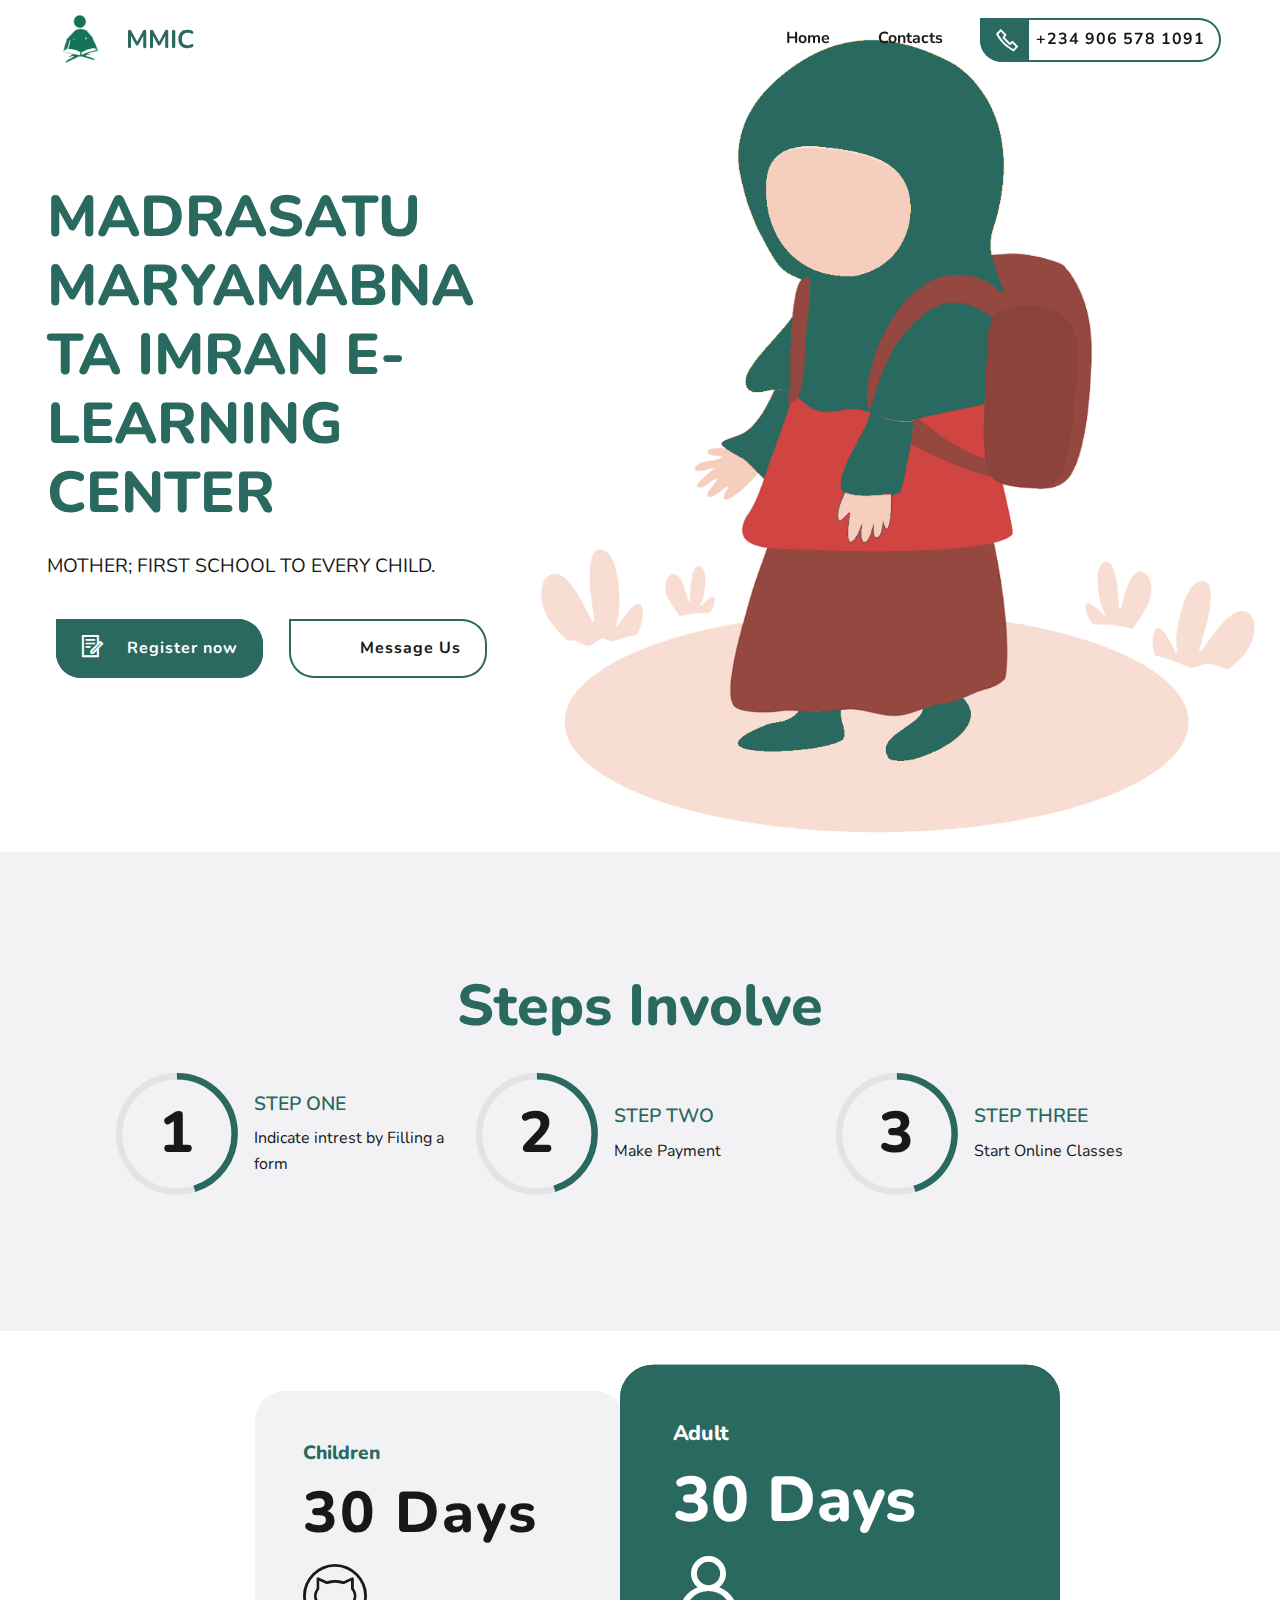
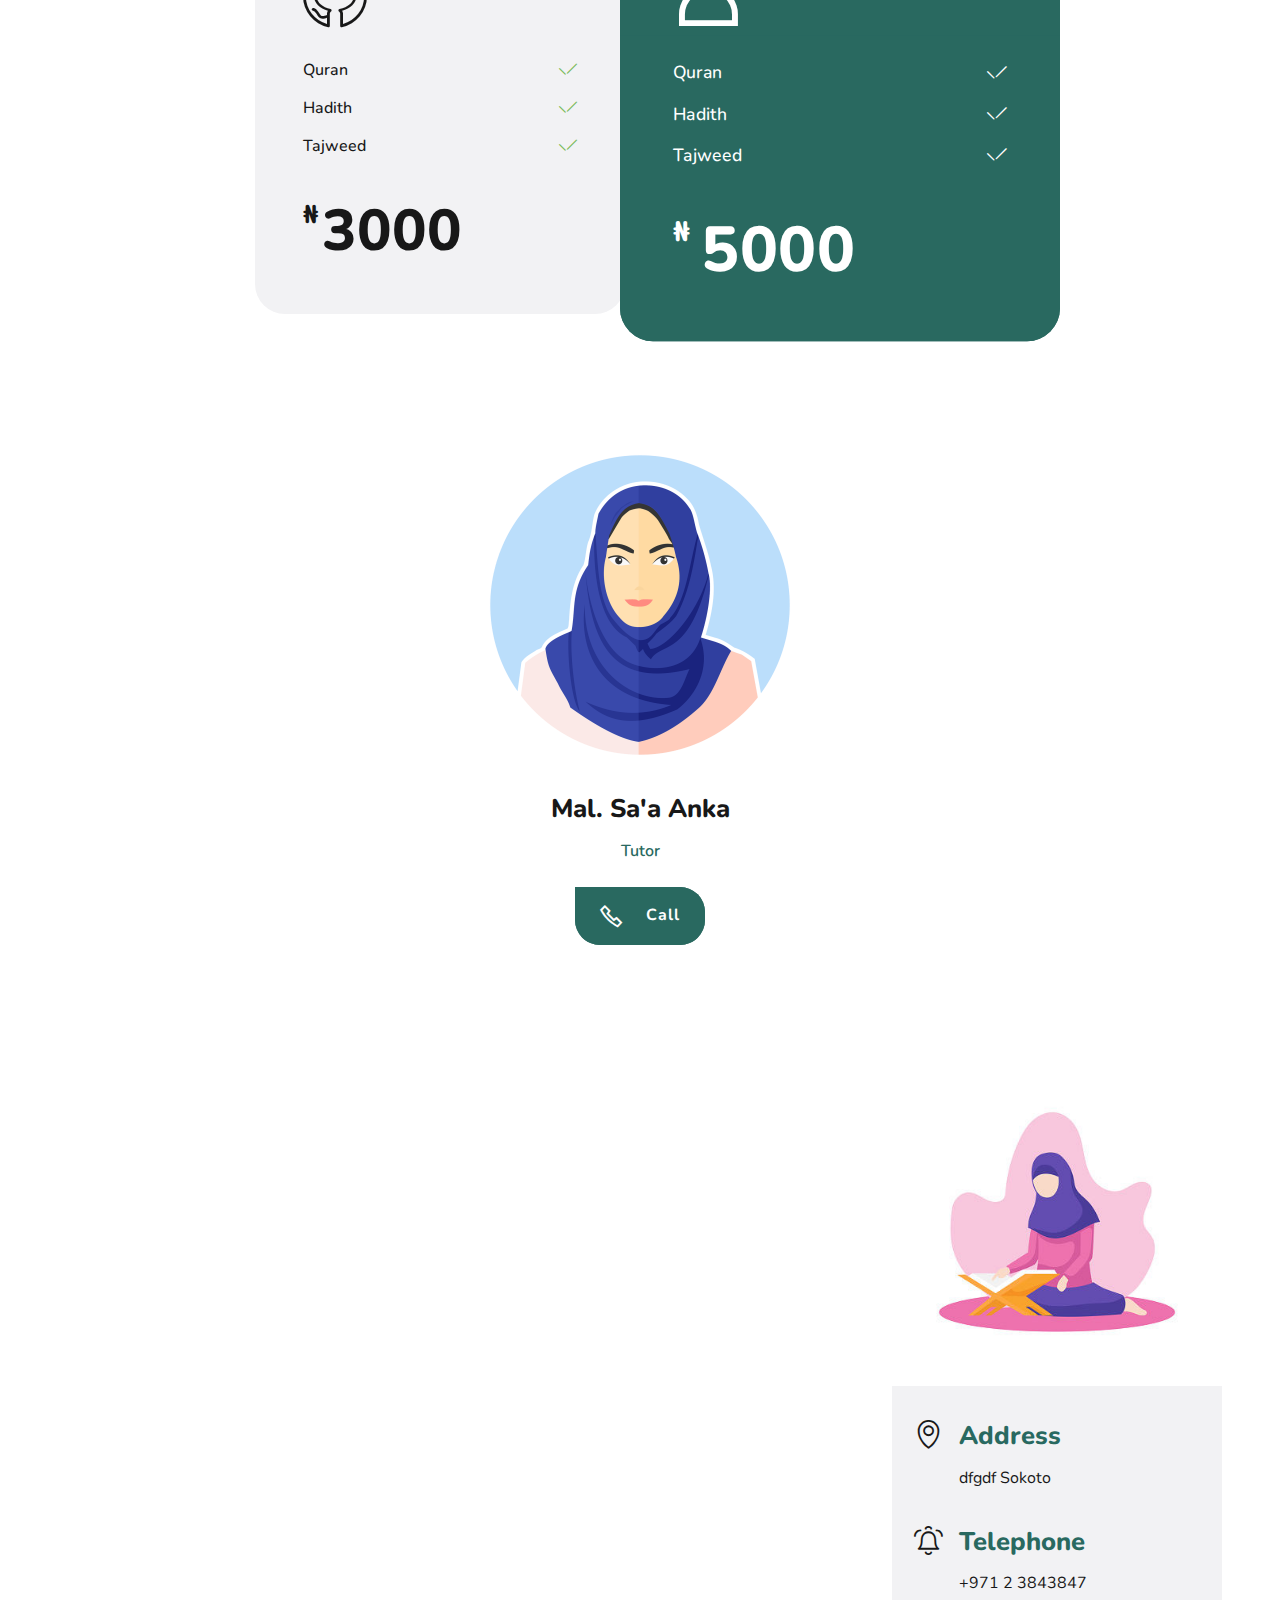
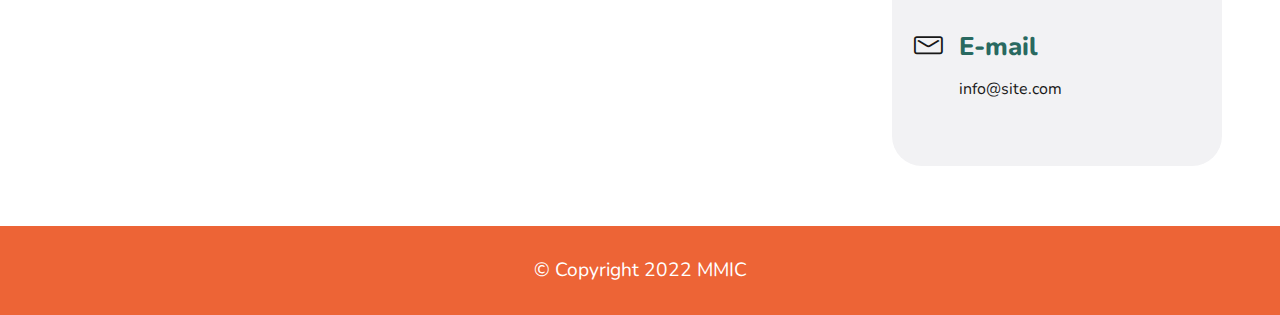
==== index.html @ 1ed010c0 "create github pages" ====
<!DOCTYPE html>
<html  >
<head>
  
  <meta charset="UTF-8">
  <meta http-equiv="X-UA-Compatible" content="IE=edge">
  
  <meta name="twitter:card" content="summary_large_image"/>
  <meta name="twitter:image:src" content="assets/images/index-meta.png">
  <meta property="og:image" content="assets/images/index-meta.png">
  <meta name="twitter:title" content="MADRASATU MARYAMABNATA IMRAN E-LEARNING CENTER">
  <meta name="viewport" content="width=device-width, initial-scale=1, minimum-scale=1">
  <link rel="shortcut icon" href="assets/images/image03-96x91.png" type="image/x-icon">
  <meta name="description" content="MOTHER; FIRST SCHOOL TO EVERY CHILD.">
  
  
  <title>MADRASATU MARYAMABNATA IMRAN E-LEARNING CENTER</title>
  <link rel="stylesheet" href="assets/web/assets/mobirise-icons2/mobirise2.css">
  <link rel="stylesheet" href="assets/web/assets/mobirise-icons/mobirise-icons.css">
  <link rel="stylesheet" href="assets/web/assets/mobirise-icons-bold/mobirise-icons-bold.css">
  <link rel="stylesheet" href="assets/tether/tether.min.css">
  <link rel="stylesheet" href="assets/bootstrap/css/bootstrap.min.css">
  <link rel="stylesheet" href="assets/bootstrap/css/bootstrap-grid.min.css">
  <link rel="stylesheet" href="assets/bootstrap/css/bootstrap-reboot.min.css">
  <link rel="stylesheet" href="assets/dropdown/css/style.css">
  <link rel="stylesheet" href="assets/as-pie-progress/css/progress.min.css">
  <link rel="stylesheet" href="assets/socicon/css/styles.css">
  <link rel="stylesheet" href="assets/theme/css/style.css">
  <link rel="preload" href="https://fonts.googleapis.com/css?family=Nunito:200,300,400,500,600,700,800,900,200i,300i,400i,500i,600i,700i,800i,900i&display=swap" as="style" onload="this.onload=null;this.rel='stylesheet'">
  <noscript><link rel="stylesheet" href="https://fonts.googleapis.com/css?family=Nunito:200,300,400,500,600,700,800,900,200i,300i,400i,500i,600i,700i,800i,900i&display=swap"></noscript>
  <link rel="preload" as="style" href="assets/mobirise/css/mbr-additional.css"><link rel="stylesheet" href="assets/mobirise/css/mbr-additional.css" type="text/css">
  
  
  
  

</head>
<body>
  
  <section class="menu cid-rGtWl2Qdmo" once="menu" id="menu1-0">

    


    <nav class="navbar navbar-dropdown navbar-fixed-top navbar-expand-lg">
        <div class="container">
            <div class="navbar-brand">
                <span class="navbar-logo">
                    
                        <a href="#top"><img src="assets/images/image03-96x91.png" alt="" style="height: 4rem;"></a>
                    
                </span>
                <span class="navbar-caption-wrap"><a class="navbar-caption text-primary display-5" href="#">MMIC</a></span>
            </div>
            <button class="navbar-toggler" type="button" data-toggle="collapse" data-target="#navbarSupportedContent" aria-controls="navbarNavAltMarkup" aria-expanded="false" aria-label="Toggle navigation">
                <div class="hamburger">
                    <span></span>
                    <span></span>
                    <span></span>
                    <span></span>
                </div>
            </button>
            <div class="collapse navbar-collapse" id="navbarSupportedContent">
                <ul class="navbar-nav nav-dropdown" data-app-modern-menu="true"><li class="nav-item">
                        <a class="nav-link link text-black text-primary display-4" href="#top" aria-expanded="false">
                            Home</a>
                    </li>
                    <li class="nav-item"><a class="nav-link link text-black text-primary display-4" href="index.html#map1-e" aria-expanded="false">Contacts</a></li></ul>
                
                <div class="navbar-buttons mbr-section-btn"><a class="btn btn-sm btn-primary-outline display-4" href="tel:+234 906 578 1091"><span class="mobi-mbri mobi-mbri-phone mbr-iconfont mbr-iconfont-btn"></span>+234 906 578 1091</a></div>
            </div>
        </div>
    </nav>
</section>

<section class="cid-rGtWlOZ46k" id="header1-1">
    

    

    <div class="container-fluid">
        <div class="row">
            <div class="col-md-12 content align-left py-4 col-lg-5 ">

                <h1 class="mbr-section-title align-left mbr-bold pb-3 mbr-fonts-style display-2">MADRASATU MARYAMABNATA IMRAN E-LEARNING CENTER</h1>
                <p class="mbr-text pb-3 align-left mbr-fonts-style display-7"> MOTHER; FIRST SCHOOL TO EVERY CHILD.</p>

                



                <div class="align-left mbr-section-btn"><a class="btn btn-md btn-primary display-4" href="#" data-toggle="modal" data-bs-toggle="modal" data-target="#mbr-popup-0" data-bs-target="#mbr-popup-0"><span class="mobi-mbri mobi-mbri-contact-form mbr-iconfont mbr-iconfont-btn" style="color: rgb(255, 255, 255);"></span>Register now</a> <a class="btn btn-md btn-primary-outline display-4" href="https://wa.me/2349065781091"><span class="socicon socicon-whatsapp mbr-iconfont mbr-iconfont-btn"></span>Message Us</a></div>

            </div>
            <div class="col-md-12 col-lg-7 img-col">
                <div class="mbr-figure">
                    <img src="assets/images/imageedit-9-7270609242-1500x1500.png" alt="">
                </div>

            </div>
        </div>
    </div>
</section>

<section class="progress-bars4 circle-progress-section cid-rGtWo8cPmn" id="progress-bars1-8">

    

    
    

    <div class="container">
        <h2 class="mbr-section-title mbr-bold pb-2 align-center mbr-fonts-style display-2">Steps Involve</h2>

        

        <div class="media-container-row">
            <div class="card p-3 align-left">
                <div class="wrap">
                    <div class="pie_progress progress1" role="progressbar" data-goal="50">
                        <h5 class="number mbr-bold align-center mbr-fonts-style display-2">1</h5>
                    </div>
                </div>
                <div class="content">
                    <div class="mbr-crt-title">
                        <h4 class="card-title mbr-semibold pb-2 mbr-fonts-style display-7">STEP ONE
                        </h4>
                    </div>
                    <div class="mbr-crt-text">
                        <p class="mbr-fonts-style mbr-regular card-text display-4">Indicate intrest by Filling a form</p>
                    </div>
                </div>
            </div>

            <div class="card p-3 align-left">
                <div class="wrap">
                    <div class="pie_progress progress2" role="progressbar" data-goal="75">
                        <h5 class="number mbr-bold align-center mbr-fonts-style display-2">2</h5>
                    </div>
                </div>
                <div class="content">
                    <div class="mbr-crt-title">
                        <h4 class="card-title mbr-semibold pb-2 mbr-fonts-style display-7">STEP TWO
                        </h4>
                    </div>
                    <div class="mbr-crt-text">
                        <p class="mbr-fonts-style mbr-regular card-text display-4">Make Payment</p>
                    </div>
                </div>
            </div>

            <div class="card p-3 align-left">
                <div class="wrap">
                    <div class="pie_progress progress3" role="progressbar" data-goal="100">
                        <h5 class="number mbr-bold align-center mbr-fonts-style display-2">3</h5>
                    </div>
                </div>
                <div class="content">
                    <div class="mbr-crt-title">
                        <h4 class="card-title mbr-semibold pb-2 mbr-fonts-style display-7">STEP THREE
                        </h4>
                    </div>
                    <div class="mbr-crt-text">
                        <p class="mbr-fonts-style mbr-regular card-text display-4">
                            Start Online Classes<br>
                        </p>
                    </div>
                </div>
            </div>

        </div>
    </div>
</section>

<section class="tabs cid-rGtWnxXjM9" id="pricing-tables1-6">

    

    
    <div class="container d-flex flex-column">

        <div class="tab-content">
            <div id="tab1" class="tab-pane in active" role="tabpanel">
                <div class="row">

                    <div class="plan col-12 justify-content-center col-lg-6">
                        <div class="plan-header card1">
                            <h3 class="plan-title mbr-black mbr-bold pb-1 mbr-fonts-style display-7">Children</h3>
                            <h4 class="month mbr-black mbr-bold mbr-fonts-style display-2">30 Days</h4>

                            <span class="mbr-iconfont pt-3 pb-2 icon mbri-github"></span>

                        </div>
                        <div class="plan-body card1">
                            <div class="plan-list">
                                
                                




                                
                                
                            <div class="plan-item d-flex justify-content-center">
                                    <span class="mbr-iconfont mbrib-success" style="color: rgb(122, 186, 89); fill: rgb(122, 186, 89);"></span>
                                    <p class="mbr-fonts-style display-4">Quran</p>
                                </div><div class="plan-item d-flex justify-content-center">
                                    <span class="mbr-iconfont mbrib-success" style="color: rgb(122, 186, 89); fill: rgb(122, 186, 89);"></span>
                                    <p class="mbr-fonts-style display-4">Hadith</p>
                                </div><div class="plan-item d-flex justify-content-center">
                                    <span class="mbr-iconfont mbrib-success" style="color: rgb(122, 186, 89); fill: rgb(122, 186, 89);"></span>
                                    <p class="mbr-fonts-style display-4">Tajweed</p>
                                </div></div>
                            <div class="plan-price">
                                <span class="price-value mbr-bold mbr-fonts-style display-5"> ₦</span>
                                <span class="price-figure mbr-bold mbr-fonts-style display-2">3000</span>


                            </div>
                        </div>
                    </div>

                    <div class="plan col-12 center-card justify-content-center col-lg-6">
                        <div class="plan-header card2">
                            <h3 class="plan-title2 mbr-black mbr-bold pb-1 mbr-fonts-style display-7">Adult</h3>
                            <h4 class="month2 mbr-black mbr-bold mbr-fonts-style display-2">30 Days</h4>

                            <span class="mbr-iconfont pt-3 pb-2 icon mobi-mbri-user mobi-mbri" style="color: rgb(255, 255, 255); fill: rgb(255, 255, 255);"></span>

                        </div>
                        <div class="plan-body card2">
                            <div class="plan-list">
                                
                                




                                
                                
                            <div class="plan-item d-flex justify-content-center">
                                    <span class="mbr-iconfont mbrib-success" style="color: rgb(255, 255, 255); fill: rgb(255, 255, 255);"></span>
                                    <p class="item2 mbr-fonts-style display-4">Quran</p>
                                </div><div class="plan-item d-flex justify-content-center">
                                    <span class="mbr-iconfont mbrib-success" style="color: rgb(255, 255, 255); fill: rgb(255, 255, 255);"></span>
                                    <p class="item2 mbr-fonts-style display-4">Hadith</p>
                                </div><div class="plan-item d-flex justify-content-center">
                                    <span class="mbr-iconfont mbrib-success" style="color: rgb(255, 255, 255); fill: rgb(255, 255, 255);"></span>
                                    <p class="item2 mbr-fonts-style display-4">Tajweed</p>
                                </div></div>
                            <div class="plan-price">
                                <span class="price-value2 mbr-bold mbr-fonts-style display-5"> ₦&nbsp;</span>
                                <span class="price-figure2 mbr-bold mbr-fonts-style display-2">5000</span>


                            </div>
                        </div>
                    </div>

                    
                </div>
            </div>


        </div>
    </div>
</section>

<section class="features6 popup-btn-cards cid-rGtWoTEzKR" id="team1-9">

    

    
    <div class="container">


        <div class="row justify-content-center">

            




            <div class="col-lg-4 col-md-6">
                <div class="card-wrapper">
                    <img src="assets/images/avatar-1606914-1280-680x680.png" alt="" title="">
                    <div class="wrapper">
                        <h3 class="card-title align-center mbr-bold mbr-fonts-style align-left display-5">Mal. Sa'a Anka</h3>
                        <p class="mbr-text align-center mbr-semibold mbr-fonts-style display-4">Tutor</p>
                        <div class="align-center mbr-section-btn"><a class="btn btn-md btn-primary display-4" href="#"><span class="mobi-mbri mobi-mbri-phone mbr-iconfont mbr-iconfont-btn"></span>Call</a></div>

                    </div>
                </div>
            </div>





            


            



        </div>
    </div>
</section>

<section class="features1 cid-rGtWr45zYf" id="map1-e">

    

    
    <div class="container-fluid">
        <div class="row">

            <div class="col-md-12 svg-col col-lg-8">
                <svg width="100%" height="100%" preserveAspectRatio="none" viewBox="0 0 600 355" style="">
                    <path fill="red" d="M-12.90108,-24.49671L-33.23076,13.96482C44.79122,45.83296 142.04396,30.44834 222.8132,16.71208C303.58244,2.97582 334.35167,35.94286 352.48354,72.20659C370.61541,108.47032 384.90111,119.45933 437.64838,130.44835C490.39564,141.43736 499.18684,144.18462 518.41761,164.51429C537.64839,184.84395 539.82415,209.11209 532.41759,235.16484C525.01102,261.21758 500.81316,277.79341 491.75824,284.61539C482.70332,291.43736 462.90108,303.06814 437.91209,306.04396C412.9231,309.01978 407.40657,311.3099 353.2967,307.14286C299.18683,302.97582 292.02196,305.26594 268.68132,306.59341C245.34068,307.92088 228.85716,312.31647 172.8132,320.00879C116.76924,327.70111 84.35166,337.04177 44.79122,334.84396C5.23078,332.64615 -11.27474,328.89231 -32.96704,323.62638C-54.65933,318.36044 -31.03296,380.44836 -30.76923,380.21978C-31.03296,380.44836 152.48353,393.08572 154.68134,392.53627C156.87914,391.98682 504.68135,393.63517 504.3956,393.40659C504.68135,393.63517 659.07696,385.39341 658.79121,385.16484C659.07696,385.39341 642.59344,177.7011 644.24179,174.40439C645.89014,171.10769 638.19784,20.00878 637.09894,9.01977C636.00003,-1.96924 643.69234,-47.57364 625.56047,-48.67254C607.4286,-49.77144 280.50552,-39.33188 279.95606,-40.43078C279.40661,-41.52968 208.52748,-28.34287 153.58243,-32.18902C98.63738,-36.03518 42.04397,-29.44177 -12.90108,-24.49671z" id="svg_10" class=""></path>
                </svg>

                <div class="google-map"><iframe frameborder="0" style="border:0" src="https://www.google.com/maps/embed/v1/place?key=AIzaSyCNveGQ9bfpKFwWzQLLftrR9hNiHwdqQG8&amp;q=Sokoto" allowfullscreen=""></iframe></div>
            </div>



            <div class="card col-12 col-md-6 col-lg-5 card-col m-auto">
                <div class="card-head">
                    <img src="assets/images/istockphoto-1208771839-170667a-416x416.jpg" alt="" title="">
                </div>
                <div class="card-wrapper">
                    <div class="item">
                        <div class="card-img">
                            <span class="mbr-iconfont mbrib-pin"></span>
                        </div>
                        <div class="card-box">
                            <h4 class="card-title mbr-bold mbr-fonts-style display-5">Address</h4>
                            <p class="mbr-text pb-3 mbr-fonts-style display-4">dfgdf Sokoto</p>
                        </div>
                    </div>

                    <div class="item">
                        <div class="card-img">
                            <span class="mbr-iconfont mbrib-alert"></span>
                        </div>
                        <div class="card-box">
                            <h4 class="card-title mbr-bold mbr-fonts-style display-5">Telephone</h4>
                            <p class="mbr-text pb-3 mbr-fonts-style display-4">+971 2 3843847<br></p>
                        </div>
                    </div>

                    <div class="item">
                        <div class="card-img">
                            <span class="mbr-iconfont mbrib-letter"></span>
                        </div>
                        <div class="card-box">
                            <h4 class="card-title mbr-bold mbr-fonts-style display-5">E-mail</h4>
                            <p class="mbr-text pb-3 mbr-fonts-style display-4">info@site.com</p>
                        </div>
                    </div>

                </div>
            </div>







        </div>
    </div>

</section>

<section class="cid-rGtWrKXX3X" id="footer1-g">

    

    

    <div class="container">
        <div class="media-container-row align-center mbr-white">
            <div class="col-12">
                <p class="mbr-text mb-0 mbr-fonts-style display-7">
                    © Copyright 2022 MMIC</p>
            </div>
        </div>
    </div>
</section>

<div class="modal mbr-popup cid-sU2itwJRm2 fade" tabindex="-1" role="dialog" data-overlay-color="#000000" data-overlay-opacity="0.8" id="mbr-popup-0" aria-hidden="true">
        <div class="modal-dialog modal-dialog-centered" role="document">
            <div class="modal-content">
                <div class="container position-static margin-center-pos">
                    <div class="modal-header pb-0">
                        <h5 class="modal-title mbr-fonts-style display-5">MAKE PAYMENT</h5>
                        <button type="button" class="close d-flex" data-dismiss="modal" data-bs-dismiss="modal" aria-label="Close">
                            <svg version="1.1" xmlns="http://www.w3.org/2000/svg" width="23" height="23" viewBox="0 0 23 23" fill="currentColor">
                                <path d="M13.4 12l10.3 10.3-1.4 1.4L12 13.4 1.7 23.7.3 22.3 10.6 12 .3 1.7 1.7.3 12 10.6 22.3.3l1.4 1.4L13.4 12z">
                                </path>
                            </svg>
                        </button>
                    </div>

                    <div class="modal-body">
                        <p class="mbr-text mbr-fonts-style display-7">&nbsp;₦5000 ONLY
<br>Account Number: 2006064457
<br>Bank Name: Zenith Bank
<br>Account Name: Saadatu Abubakar Anka</p>

                        <div>
                            
                            

                            
                        </div>
                    </div>

                    <div class="modal-footer pt-0">
                        <div class="mbr-section-btn"><a class="btn btn-md btn-primary display-4" href="https://wa.me/2349065781091">Paid Already Tap here</a></div>
                    </div>
                </div>
            </div>
        </div>
    </div>


<script src="assets/web/assets/jquery/jquery.min.js"></script>
  <script src="assets/popper/popper.min.js"></script>
  <script src="assets/tether/tether.min.js"></script>
  <script src="assets/bootstrap/js/bootstrap.min.js"></script>
  <script src="assets/smoothscroll/smooth-scroll.js"></script>
  <script src="assets/dropdown/js/nav-dropdown.js"></script>
  <script src="assets/dropdown/js/navbar-dropdown.js"></script>
  <script src="assets/touchswipe/jquery.touch-swipe.min.js"></script>
  <script src="assets/as-pie-progress/jquery-as-pie-progress.min.js"></script>
  <script src="assets/mbr-tabs/mbr-tabs.js"></script>
  <script src="assets/mbr-popup-btns/mbr-popup-btns.js"></script>
  <script src="assets/popup-plugin/script.js"></script>
  <script src="assets/popup-overlay-plugin/script.js"></script>
  <script src="assets/theme/js/script.js"></script>
  <script src="assets/formoid/formoid.min.js"></script>
  
  
  

</body>
</html>
---- assets/web/assets/mobirise-icons2/mobirise2.css ----
@font-face {
  font-family: 'Moririse2';
  font-display: swap;
  src:  url('mobirise2.eot?f2bix4');
  src:  url('mobirise2.eot?f2bix4#iefix') format('embedded-opentype'),
    url('mobirise2.ttf?f2bix4') format('truetype'),
    url('mobirise2.woff?f2bix4') format('woff'),
    url('mobirise2.svg?f2bix4#mobirise2') format('svg');
  font-weight: normal;
  font-style: normal;
}

[class^="mobi-"], [class*=" mobi-"] {
  /* use !important to prevent issues with browser extensions that change fonts */
  font-family: 'Moririse2' !important;
  speak: none;
  font-style: normal;
  font-weight: normal;
  font-variant: normal;
  text-transform: none;
  line-height: 1;

  /* Better Font Rendering =========== */
  -webkit-font-smoothing: antialiased;
  -moz-osx-font-smoothing: grayscale;
}

.mobi-mbri-add-submenu:before {
  content: "\e900";
}
.mobi-mbri-alert:before {
  content: "\e901";
}
.mobi-mbri-align-center:before {
  content: "\e902";
}
.mobi-mbri-align-justify:before {
  content: "\e903";
}
.mobi-mbri-align-left:before {
  content: "\e904";
}
.mobi-mbri-align-right:before {
  content: "\e905";
}
.mobi-mbri-android:before {
  content: "\e906";
}
.mobi-mbri-apple:before {
  content: "\e907";
}
.mobi-mbri-arrow-down:before {
  content: "\e908";
}
.mobi-mbri-arrow-next:before {
  content: "\e909";
}
.mobi-mbri-arrow-prev:before {
  content: "\e90a";
}
.mobi-mbri-arrow-up:before {
  content: "\e90b";
}
.mobi-mbri-bold:before {
  content: "\e90c";
}
.mobi-mbri-bookmark:before {
  content: "\e90d";
}
.mobi-mbri-bootstrap:before {
  content: "\e90e";
}
.mobi-mbri-briefcase:before {
  content: "\e90f";
}
.mobi-mbri-browse:before {
  content: "\e910";
}
.mobi-mbri-bulleted-list:before {
  content: "\e911";
}
.mobi-mbri-calendar:before {
  content: "\e912";
}
.mobi-mbri-camera:before {
  content: "\e913";
}
.mobi-mbri-cart-add:before {
  content: "\e914";
}
.mobi-mbri-cart-full:before {
  content: "\e915";
}
.mobi-mbri-cash:before {
  content: "\e916";
}
.mobi-mbri-change-style:before {
  content: "\e917";
}
.mobi-mbri-chat:before {
  content: "\e918";
}
.mobi-mbri-clock:before {
  content: "\e919";
}
.mobi-mbri-close:before {
  content: "\e91a";
}
.mobi-mbri-cloud:before {
  content: "\e91b";
}
.mobi-mbri-code:before {
  content: "\e91c";
}
.mobi-mbri-contact-form:before {
  content: "\e91d";
}
.mobi-mbri-credit-card:before {
  content: "\e91e";
}
.mobi-mbri-cursor-click:before {
  content: "\e91f";
}
.mobi-mbri-cust-feedback:before {
  content: "\e920";
}
.mobi-mbri-database:before {
  content: "\e921";
}
.mobi-mbri-delivery:before {
  content: "\e922";
}
.mobi-mbri-desktop:before {
  content: "\e923";
}
.mobi-mbri-devices:before {
  content: "\e924";
}
.mobi-mbri-down:before {
  content: "\e925";
}
.mobi-mbri-download-2:before {
  content: "\e926";
}
.mobi-mbri-download:before {
  content: "\e927";
}
.mobi-mbri-drag-n-drop-2:before {
  content: "\e928";
}
.mobi-mbri-drag-n-drop:before {
  content: "\e929";
}
.mobi-mbri-edit-2:before {
  content: "\e92a";
}
.mobi-mbri-edit:before {
  content: "\e92b";
}
.mobi-mbri-error:before {
  content: "\e92c";
}
.mobi-mbri-extension:before {
  content: "\e92d";
}
.mobi-mbri-features:before {
  content: "\e92e";
}
.mobi-mbri-file:before {
  content: "\e92f";
}
.mobi-mbri-flag:before {
  content: "\e930";
}
.mobi-mbri-folder:before {
  content: "\e931";
}
.mobi-mbri-gift:before {
  content: "\e932";
}
.mobi-mbri-github:before {
  content: "\e933";
}
.mobi-mbri-globe-2:before {
  content: "\e934";
}
.mobi-mbri-globe:before {
  content: "\e935";
}
.mobi-mbri-growing-chart:before {
  content: "\e936";
}
.mobi-mbri-hearth:before {
  content: "\e937";
}
.mobi-mbri-help:before {
  content: "\e938";
}
.mobi-mbri-home:before {
  content: "\e939";
}
.mobi-mbri-hot-cup:before {
  content: "\e93a";
}
.mobi-mbri-idea:before {
  content: "\e93b";
}
.mobi-mbri-image-gallery:before {
  content: "\e93c";
}
.mobi-mbri-image-slider:before {
  content: "\e93d";
}
.mobi-mbri-info:before {
  content: "\e93e";
}
.mobi-mbri-italic:before {
  content: "\e93f";
}
.mobi-mbri-key:before {
  content: "\e940";
}
.mobi-mbri-laptop:before {
  content: "\e941";
}
.mobi-mbri-layers:before {
  content: "\e942";
}
.mobi-mbri-left-right:before {
  content: "\e943";
}
.mobi-mbri-left:before {
  content: "\e944";
}
.mobi-mbri-letter:before {
  content: "\e945";
}
.mobi-mbri-like:before {
  content: "\e946";
}
.mobi-mbri-link:before {
  content: "\e947";
}
.mobi-mbri-lock:before {
  content: "\e948";
}
.mobi-mbri-login:before {
  content: "\e949";
}
.mobi-mbri-logout:before {
  content: "\e94a";
}
.mobi-mbri-magic-stick:before {
  content: "\e94b";
}
.mobi-mbri-map-pin:before {
  content: "\e94c";
}
.mobi-mbri-menu:before {
  content: "\e94d";
}
.mobi-mbri-mobile-2:before {
  content: "\e94e";
}
.mobi-mbri-mobile-horizontal:before {
  content: "\e94f";
}
.mobi-mbri-mobile:before {
  content: "\e950";
}
.mobi-mbri-mobirise:before {
  content: "\e951";
}
.mobi-mbri-more-horizontal:before {
  content: "\e952";
}
.mobi-mbri-more-vertical:before {
  content: "\e953";
}
.mobi-mbri-music:before {
  content: "\e954";
}
.mobi-mbri-new-file:before {
  content: "\e955";
}
.mobi-mbri-numbered-list:before {
  content: "\e956";
}
.mobi-mbri-opened-folder:before {
  content: "\e957";
}
.mobi-mbri-pages:before {
  content: "\e958";
}
.mobi-mbri-paper-plane:before {
  content: "\e959";
}
.mobi-mbri-paperclip:before {
  content: "\e95a";
}
.mobi-mbri-phone:before {
  content: "\e95b";
}
.mobi-mbri-photo:before {
  content: "\e95c";
}
.mobi-mbri-photos:before {
  content: "\e95d";
}
.mobi-mbri-pin:before {
  content: "\e95e";
}
.mobi-mbri-play:before {
  content: "\e95f";
}
.mobi-mbri-plus:before {
  content: "\e960";
}
.mobi-mbri-preview:before {
  content: "\e961";
}
.mobi-mbri-print:before {
  content: "\e962";
}
.mobi-mbri-protect:before {
  content: "\e963";
}
.mobi-mbri-question:before {
  content: "\e964";
}
.mobi-mbri-quote-left:before {
  content: "\e965";
}
.mobi-mbri-quote-right:before {
  content: "\e966";
}
.mobi-mbri-redo:before {
  content: "\e967";
}
.mobi-mbri-refresh:before {
  content: "\e968";
}
.mobi-mbri-responsive-2:before {
  content: "\e969";
}
.mobi-mbri-responsive:before {
  content: "\e96a";
}
.mobi-mbri-right:before {
  content: "\e96b";
}
.mobi-mbri-rocket:before {
  content: "\e96c";
}
.mobi-mbri-sad-face:before {
  content: "\e96d";
}
.mobi-mbri-sale:before {
  content: "\e96e";
}
.mobi-mbri-save:before {
  content: "\e96f";
}
.mobi-mbri-search:before {
  content: "\e970";
}
.mobi-mbri-setting-2:before {
  content: "\e971";
}
.mobi-mbri-setting-3:before {
  content: "\e972";
}
.mobi-mbri-setting:before {
  content: "\e973";
}
.mobi-mbri-share:before {
  content: "\e974";
}
.mobi-mbri-shopping-bag:before {
  content: "\e975";
}
.mobi-mbri-shopping-basket:before {
  content: "\e976";
}
.mobi-mbri-shopping-cart:before {
  content: "\e977";
}
.mobi-mbri-sites:before {
  content: "\e978";
}
.mobi-mbri-smile-face:before {
  content: "\e979";
}
.mobi-mbri-speed:before {
  content: "\e97a";
}
.mobi-mbri-star:before {
  content: "\e97b";
}
.mobi-mbri-success:before {
  content: "\e97c";
}
.mobi-mbri-sun:before {
  content: "\e97d";
}
.mobi-mbri-sun2:before {
  content: "\e97e";
}
.mobi-mbri-tablet-vertical:before {
  content: "\e97f";
}
.mobi-mbri-tablet:before {
  content: "\e980";
}
.mobi-mbri-target:before {
  content: "\e981";
}
.mobi-mbri-timer:before {
  content: "\e982";
}
.mobi-mbri-to-ftp:before {
  content: "\e983";
}
.mobi-mbri-to-local-drive:before {
  content: "\e984";
}
.mobi-mbri-touch-swipe:before {
  content: "\e985";
}
.mobi-mbri-touch:before {
  content: "\e986";
}
.mobi-mbri-trash:before {
  content: "\e987";
}
.mobi-mbri-underline:before {
  content: "\e988";
}
.mobi-mbri-undo:before {
  content: "\e989";
}
.mobi-mbri-unlink:before {
  content: "\e98a";
}
.mobi-mbri-unlock:before {
  content: "\e98b";
}
.mobi-mbri-up-down:before {
  content: "\e98c";
}
.mobi-mbri-up:before {
  content: "\e98d";
}
.mobi-mbri-update:before {
  content: "\e98e";
}
.mobi-mbri-upload-2:before {
  content: "\e98f";
}
.mobi-mbri-upload:before {
  content: "\e990";
}
.mobi-mbri-user-2:before {
  content: "\e991";
}
.mobi-mbri-user:before {
  content: "\e992";
}
.mobi-mbri-users:before {
  content: "\e993";
}
.mobi-mbri-video-play:before {
  content: "\e994";
}
.mobi-mbri-video:before {
  content: "\e995";
}
.mobi-mbri-watch:before {
  content: "\e996";
}
.mobi-mbri-website-theme-2:before {
  content: "\e997";
}
.mobi-mbri-website-theme:before {
  content: "\e998";
}
.mobi-mbri-wifi:before {
  content: "\e999";
}
.mobi-mbri-windows:before {
  content: "\e99a";
}
.mobi-mbri-zoom-in:before {
  content: "\e99b";
}
.mobi-mbri-zoom-out:before {
  content: "\e99c";
}
---- assets/web/assets/mobirise-icons/mobirise-icons.css ----
@font-face {
  font-family: 'MobiriseIcons';
  src:  url('mobirise-icons.eot?spat4u');
  src:  url('mobirise-icons.eot?spat4u#iefix') format('embedded-opentype'),
    url('mobirise-icons.ttf?spat4u') format('truetype'),
    url('mobirise-icons.woff?spat4u') format('woff'),
    url('mobirise-icons.svg?spat4u#MobiriseIcons') format('svg');
  font-weight: normal;
  font-style: normal;
  font-display: swap;
}

[class^="mbri-"], [class*=" mbri-"] {
  /* use !important to prevent issues with browser extensions that change fonts */
  font-family: MobiriseIcons !important;
  speak: none;
  font-style: normal;
  font-weight: normal;
  font-variant: normal;
  text-transform: none;
  line-height: 1;

  /* Better Font Rendering =========== */
  -webkit-font-smoothing: antialiased;
  -moz-osx-font-smoothing: grayscale;
}

.mbri-add-submenu:before {
  content: "\e900";
}
.mbri-alert:before {
  content: "\e901";
}
.mbri-align-center:before {
  content: "\e902";
}
.mbri-align-justify:before {
  content: "\e903";
}
.mbri-align-left:before {
  content: "\e904";
}
.mbri-align-right:before {
  content: "\e905";
}
.mbri-android:before {
  content: "\e906";
}
.mbri-apple:before {
  content: "\e907";
}
.mbri-arrow-down:before {
  content: "\e908";
}
.mbri-arrow-next:before {
  content: "\e909";
}
.mbri-arrow-prev:before {
  content: "\e90a";
}
.mbri-arrow-up:before {
  content: "\e90b";
}
.mbri-bold:before {
  content: "\e90c";
}
.mbri-bookmark:before {
  content: "\e90d";
}
.mbri-bootstrap:before {
  content: "\e90e";
}
.mbri-briefcase:before {
  content: "\e90f";
}
.mbri-browse:before {
  content: "\e910";
}
.mbri-bulleted-list:before {
  content: "\e911";
}
.mbri-calendar:before {
  content: "\e912";
}
.mbri-camera:before {
  content: "\e913";
}
.mbri-cart-add:before {
  content: "\e914";
}
.mbri-cart-full:before {
  content: "\e915";
}
.mbri-cash:before {
  content: "\e916";
}
.mbri-change-style:before {
  content: "\e917";
}
.mbri-chat:before {
  content: "\e918";
}
.mbri-clock:before {
  content: "\e919";
}
.mbri-close:before {
  content: "\e91a";
}
.mbri-cloud:before {
  content: "\e91b";
}
.mbri-code:before {
  content: "\e91c";
}
.mbri-contact-form:before {
  content: "\e91d";
}
.mbri-credit-card:before {
  content: "\e91e";
}
.mbri-cursor-click:before {
  content: "\e91f";
}
.mbri-cust-feedback:before {
  content: "\e920";
}
.mbri-database:before {
  content: "\e921";
}
.mbri-delivery:before {
  content: "\e922";
}
.mbri-desktop:before {
  content: "\e923";
}
.mbri-devices:before {
  content: "\e924";
}
.mbri-down:before {
  content: "\e925";
}
.mbri-download:before {
  content: "\e989";
}
.mbri-drag-n-drop:before {
  content: "\e927";
}
.mbri-drag-n-drop2:before {
  content: "\e928";
}
.mbri-edit:before {
  content: "\e929";
}
.mbri-edit2:before {
  content: "\e92a";
}
.mbri-error:before {
  content: "\e92b";
}
.mbri-extension:before {
  content: "\e92c";
}
.mbri-features:before {
  content: "\e92d";
}
.mbri-file:before {
  content: "\e92e";
}
.mbri-flag:before {
  content: "\e92f";
}
.mbri-folder:before {
  content: "\e930";
}
.mbri-gift:before {
  content: "\e931";
}
.mbri-github:before {
  content: "\e932";
}
.mbri-globe:before {
  content: "\e933";
}
.mbri-globe-2:before {
  content: "\e934";
}
.mbri-growing-chart:before {
  content: "\e935";
}
.mbri-hearth:before {
  content: "\e936";
}
.mbri-help:before {
  content: "\e937";
}
.mbri-home:before {
  content: "\e938";
}
.mbri-hot-cup:before {
  content: "\e939";
}
.mbri-idea:before {
  content: "\e93a";
}
.mbri-image-gallery:before {
  content: "\e93b";
}
.mbri-image-slider:before {
  content: "\e93c";
}
.mbri-info:before {
  content: "\e93d";
}
.mbri-italic:before {
  content: "\e93e";
}
.mbri-key:before {
  content: "\e93f";
}
.mbri-laptop:before {
  content: "\e940";
}
.mbri-layers:before {
  content: "\e941";
}
.mbri-left-right:before {
  content: "\e942";
}
.mbri-left:before {
  content: "\e943";
}
.mbri-letter:before {
  content: "\e944";
}
.mbri-like:before {
  content: "\e945";
}
.mbri-link:before {
  content: "\e946";
}
.mbri-lock:before {
  content: "\e947";
}
.mbri-login:before {
  content: "\e948";
}
.mbri-logout:before {
  content: "\e949";
}
.mbri-magic-stick:before {
  content: "\e94a";
}
.mbri-map-pin:before {
  content: "\e94b";
}
.mbri-menu:before {
  content: "\e94c";
}
.mbri-mobile:before {
  content: "\e94d";
}
.mbri-mobile2:before {
  content: "\e94e";
}
.mbri-mobirise:before {
  content: "\e94f";
}
.mbri-more-horizontal:before {
  content: "\e950";
}
.mbri-more-vertical:before {
  content: "\e951";
}
.mbri-music:before {
  content: "\e952";
}
.mbri-new-file:before {
  content: "\e953";
}
.mbri-numbered-list:before {
  content: "\e954";
}
.mbri-opened-folder:before {
  content: "\e955";
}
.mbri-pages:before {
  content: "\e956";
}
.mbri-paper-plane:before {
  content: "\e957";
}
.mbri-paperclip:before {
  content: "\e958";
}
.mbri-photo:before {
  content: "\e959";
}
.mbri-photos:before {
  content: "\e95a";
}
.mbri-pin:before {
  content: "\e95b";
}
.mbri-play:before {
  content: "\e95c";
}
.mbri-plus:before {
  content: "\e95d";
}
.mbri-preview:before {
  content: "\e95e";
}
.mbri-print:before {
  content: "\e95f";
}
.mbri-protect:before {
  content: "\e960";
}
.mbri-question:before {
  content: "\e961";
}
.mbri-quote-left:before {
  content: "\e962";
}
.mbri-quote-right:before {
  content: "\e963";
}
.mbri-refresh:before {
  content: "\e964";
}
.mbri-responsive:before {
  content: "\e965";
}
.mbri-right:before {
  content: "\e966";
}
.mbri-rocket:before {
  content: "\e967";
}
.mbri-sad-face:before {
  content: "\e968";
}
.mbri-sale:before {
  content: "\e969";
}
.mbri-save:before {
  content: "\e96a";
}
.mbri-search:before {
  content: "\e96b";
}
.mbri-setting:before {
  content: "\e96c";
}
.mbri-setting2:before {
  content: "\e96d";
}
.mbri-setting3:before {
  content: "\e96e";
}
.mbri-share:before {
  content: "\e96f";
}
.mbri-shopping-bag:before {
  content: "\e970";
}
.mbri-shopping-basket:before {
  content: "\e971";
}
.mbri-shopping-cart:before {
  content: "\e972";
}
.mbri-sites:before {
  content: "\e973";
}
.mbri-smile-face:before {
  content: "\e974";
}
.mbri-speed:before {
  content: "\e975";
}
.mbri-star:before {
  content: "\e976";
}
.mbri-success:before {
  content: "\e977";
}
.mbri-sun:before {
  content: "\e978";
}
.mbri-sun2:before {
  content: "\e979";
}
.mbri-tablet:before {
  content: "\e97a";
}
.mbri-tablet-vertical:before {
  content: "\e97b";
}
.mbri-target:before {
  content: "\e97c";
}
.mbri-timer:before {
  content: "\e97d";
}
.mbri-to-ftp:before {
  content: "\e97e";
}
.mbri-to-local-drive:before {
  content: "\e97f";
}
.mbri-touch-swipe:before {
  content: "\e980";
}
.mbri-touch:before {
  content: "\e981";
}
.mbri-trash:before {
  content: "\e982";
}
.mbri-underline:before {
  content: "\e983";
}
.mbri-unlink:before {
  content: "\e984";
}
.mbri-unlock:before {
  content: "\e985";
}
.mbri-up-down:before {
  content: "\e986";
}
.mbri-up:before {
  content: "\e987";
}
.mbri-update:before {
  content: "\e988";
}
.mbri-upload:before {
 content: "\e926"; 
}
.mbri-user:before {
  content: "\e98a";
}
.mbri-user2:before {
  content: "\e98b";
}
.mbri-users:before {
  content: "\e98c";
}
.mbri-video:before {
  content: "\e98d";
}
.mbri-video-play:before {
  content: "\e98e";
}
.mbri-watch:before {
  content: "\e98f";
}
.mbri-website-theme:before {
  content: "\e990";
}
.mbri-wifi:before {
  content: "\e991";
}
.mbri-windows:before {
  content: "\e992";
}
.mbri-zoom-out:before {
  content: "\e993";
}
.mbri-redo:before {
  content: "\e994";
}
.mbri-undo:before {
  content: "\e995";
}
---- assets/web/assets/mobirise-icons-bold/mobirise-icons-bold.css ----
@font-face {
  font-family: 'mobirise-icons-bold';
  font-display: swap;
  src:  url('mobirise-icons-bold.eot?m1l4yr');
  src:  url('mobirise-icons-bold.eot?m1l4yr#iefix') format('embedded-opentype'),
    url('mobirise-icons-bold.ttf?m1l4yr') format('truetype'),
    url('mobirise-icons-bold.woff?m1l4yr') format('woff'),
    url('mobirise-icons-bold.svg?m1l4yr#mobirise-icons-bold') format('svg');
  font-weight: normal;
  font-style: normal;
}

[class^="mbrib-"], [class*="mbrib-"] {
  /* use !important to prevent issues with browser extensions that change fonts */
  font-family: 'mobirise-icons-bold' !important;
  speak: none;
  font-style: normal;
  font-weight: normal;
  font-variant: normal;
  text-transform: none;
  line-height: 1;

  /* Better Font Rendering =========== */
  -webkit-font-smoothing: antialiased;
  -moz-osx-font-smoothing: grayscale;
}

.mbrib-add-submenu:before {
  content: "\e900";
}
.mbrib-alert:before {
  content: "\e901";
}
.mbrib-align-center:before {
  content: "\e902";
}
.mbrib-align-justify:before {
  content: "\e903";
}
.mbrib-align-left:before {
  content: "\e904";
}
.mbrib-align-right:before {
  content: "\e905";
}
.mbrib-android:before {
  content: "\e906";
}
.mbrib-apple:before {
  content: "\e907";
}
.mbrib-arrow-down:before {
  content: "\e908";
}
.mbrib-arrow-next:before {
  content: "\e909";
}
.mbrib-arrow-prev:before {
  content: "\e90a";
}
.mbrib-arrow-up:before {
  content: "\e90b";
}
.mbrib-bold:before {
  content: "\e90c";
}
.mbrib-bookmark:before {
  content: "\e90d";
}
.mbrib-bootstrap:before {
  content: "\e90e";
}
.mbrib-briefcase:before {
  content: "\e90f";
}
.mbrib-browse:before {
  content: "\e910";
}
.mbrib-bulleted-list:before {
  content: "\e911";
}
.mbrib-calendar:before {
  content: "\e912";
}
.mbrib-camera:before {
  content: "\e913";
}
.mbrib-cart-add:before {
  content: "\e914";
}
.mbrib-cart-full:before {
  content: "\e915";
}
.mbrib-cash:before {
  content: "\e916";
}
.mbrib-change-style:before {
  content: "\e917";
}
.mbrib-chat:before {
  content: "\e918";
}
.mbrib-clock:before {
  content: "\e919";
}
.mbrib-close:before {
  content: "\e91a";
}
.mbrib-cloud:before {
  content: "\e91b";
}
.mbrib-code:before {
  content: "\e91c";
}
.mbrib-contact-form:before {
  content: "\e91d";
}
.mbrib-credit-card:before {
  content: "\e91e";
}
.mbrib-cursor-click:before {
  content: "\e91f";
}
.mbrib-cust-feedback:before {
  content: "\e920";
}
.mbrib-database:before {
  content: "\e921";
}
.mbrib-delivery:before {
  content: "\e922";
}
.mbrib-desktop:before {
  content: "\e923";
}
.mbrib-devices:before {
  content: "\e924";
}
.mbrib-down:before {
  content: "\e925";
}
.mbrib-download:before {
  content: "\e926";
}
.mbrib-drag-n-drop:before {
  content: "\e927";
}
.mbrib-drag-n-drop2:before {
  content: "\e928";
}
.mbrib-edit:before {
  content: "\e929";
}
.mbrib-edit2:before {
  content: "\e92a";
}
.mbrib-error:before {
  content: "\e92b";
}
.mbrib-extension:before {
  content: "\e92c";
}
.mbrib-features:before {
  content: "\e92d";
}
.mbrib-file:before {
  content: "\e92e";
}
.mbrib-flag:before {
  content: "\e92f";
}
.mbrib-folder:before {
  content: "\e930";
}
.mbrib-gift:before {
  content: "\e931";
}
.mbrib-github:before {
  content: "\e932";
}
.mbrib-globe-2:before {
  content: "\e933";
}
.mbrib-globe:before {
  content: "\e934";
}
.mbrib-growing-chart:before {
  content: "\e935";
}
.mbrib-hearth:before {
  content: "\e936";
}
.mbrib-help:before {
  content: "\e937";
}
.mbrib-home:before {
  content: "\e938";
}
.mbrib-hot-cup:before {
  content: "\e939";
}
.mbrib-idea:before {
  content: "\e93a";
}
.mbrib-image-gallery:before {
  content: "\e93b";
}
.mbrib-image-slider:before {
  content: "\e93c";
}
.mbrib-info:before {
  content: "\e93d";
}
.mbrib-italic:before {
  content: "\e93e";
}
.mbrib-key:before {
  content: "\e93f";
}
.mbrib-laptop:before {
  content: "\e940";
}
.mbrib-layers:before {
  content: "\e941";
}
.mbrib-left-right:before {
  content: "\e942";
}
.mbrib-left:before {
  content: "\e943";
}
.mbrib-letter:before {
  content: "\e944";
}
.mbrib-like:before {
  content: "\e945";
}
.mbrib-link:before {
  content: "\e946";
}
.mbrib-lock:before {
  content: "\e947";
}
.mbrib-login:before {
  content: "\e948";
}
.mbrib-logout:before {
  content: "\e949";
}
.mbrib-magic-stick:before {
  content: "\e94a";
}
.mbrib-map-pin:before {
  content: "\e94b";
}
.mbrib-menu:before {
  content: "\e94c";
}
.mbrib-mobile:before {
  content: "\e94d";
}
.mbrib-mobile2:before {
  content: "\e94e";
}
.mbrib-mobirise:before {
  content: "\e94f";
}
.mbrib-more-horizontal:before {
  content: "\e950";
}
.mbrib-more-vertical:before {
  content: "\e951";
}
.mbrib-music:before {
  content: "\e952";
}
.mbrib-new-file:before {
  content: "\e953";
}
.mbrib-numbered-list:before {
  content: "\e954";
}
.mbrib-opened-folder:before {
  content: "\e955";
}
.mbrib-pages:before {
  content: "\e956";
}
.mbrib-paper-plane:before {
  content: "\e957";
}
.mbrib-paperclip:before {
  content: "\e958";
}
.mbrib-photo:before {
  content: "\e959";
}
.mbrib-photos:before {
  content: "\e95a";
}
.mbrib-pin:before {
  content: "\e95b";
}
.mbrib-play:before {
  content: "\e95c";
}
.mbrib-plus:before {
  content: "\e95d";
}
.mbrib-preview:before {
  content: "\e95e";
}
.mbrib-print:before {
  content: "\e95f";
}
.mbrib-protect:before {
  content: "\e960";
}
.mbrib-question:before {
  content: "\e961";
}
.mbrib-quote-left:before {
  content: "\e962";
}
.mbrib-quote-right:before {
  content: "\e963";
}
.mbrib-redo:before {
  content: "\e964";
}
.mbrib-refresh:before {
  content: "\e965";
}
.mbrib-responsive:before {
  content: "\e966";
}
.mbrib-right:before {
  content: "\e967";
}
.mbrib-rocket:before {
  content: "\e968";
}
.mbrib-sad-face:before {
  content: "\e969";
}
.mbrib-sale:before {
  content: "\e96a";
}
.mbrib-save:before {
  content: "\e96b";
}
.mbrib-search:before {
  content: "\e96c";
}
.mbrib-setting:before {
  content: "\e96d";
}
.mbrib-setting2:before {
  content: "\e96e";
}
.mbrib-setting3:before {
  content: "\e96f";
}
.mbrib-share:before {
  content: "\e970";
}
.mbrib-shopping-bag:before {
  content: "\e971";
}
.mbrib-shopping-basket:before {
  content: "\e972";
}
.mbrib-shopping-cart:before {
  content: "\e973";
}
.mbrib-sites:before {
  content: "\e974";
}
.mbrib-smile-face:before {
  content: "\e975";
}
.mbrib-speed:before {
  content: "\e976";
}
.mbrib-star:before {
  content: "\e977";
}
.mbrib-success:before {
  content: "\e978";
}
.mbrib-sun:before {
  content: "\e979";
}
.mbrib-sun2:before {
  content: "\e97a";
}
.mbrib-tablet-vertical:before {
  content: "\e97b";
}
.mbrib-tablet:before {
  content: "\e97c";
}
.mbrib-target:before {
  content: "\e97d";
}
.mbrib-timer:before {
  content: "\e97e";
}
.mbrib-to-ftp:before {
  content: "\e97f";
}
.mbrib-to-local-drive:before {
  content: "\e980";
}
.mbrib-touch-swipe:before {
  content: "\e981";
}
.mbrib-touch:before {
  content: "\e982";
}
.mbrib-trash:before {
  content: "\e983";
}
.mbrib-underline:before {
  content: "\e984";
}
.mbrib-undo:before {
  content: "\e985";
}
.mbrib-unlink:before {
  content: "\e986";
}
.mbrib-unlock:before {
  content: "\e987";
}
.mbrib-up-down:before {
  content: "\e988";
}
.mbrib-up:before {
  content: "\e989";
}
.mbrib-update:before {
  content: "\e98a";
}
.mbrib-upload:before {
  content: "\e98b";
}
.mbrib-user:before {
  content: "\e98c";
}
.mbrib-user2:before {
  content: "\e98d";
}
.mbrib-users:before {
  content: "\e98e";
}
.mbrib-video-play:before {
  content: "\e98f";
}
.mbrib-video:before {
  content: "\e990";
}
.mbrib-watch:before {
  content: "\e991";
}
.mbrib-website-theme:before {
  content: "\e992";
}
.mbrib-wifi:before {
  content: "\e993";
}
.mbrib-windows:before {
  content: "\e994";
}
.mbrib-zoom-out:before {
  content: "\e995";
}
---- assets/dropdown/css/style.css ----
.navbar-dropdown {
  left: 0;
  padding: 0;
  position: absolute;
  right: 0;
  top: 0;
  transition: all 0.45s ease;
  z-index: 1030;
  background: #282828; }
  .navbar-dropdown .navbar-logo {
    margin-right: 0.8rem;
    transition: margin 0.3s ease-in-out;
    vertical-align: middle; }
    .navbar-dropdown .navbar-logo img {
      height: 3.125rem;
      transition: all 0.3s ease-in-out; }
    .navbar-dropdown .navbar-logo.mbr-iconfont {
      font-size: 3.125rem;
      line-height: 3.125rem; }
  .navbar-dropdown .navbar-caption {
    font-weight: 700;
    white-space: normal;
    vertical-align: -4px;
    line-height: 3.125rem !important; }
    .navbar-dropdown .navbar-caption, .navbar-dropdown .navbar-caption:hover {
      color: inherit;
      text-decoration: none; }
  .navbar-dropdown .mbr-iconfont + .navbar-caption {
    vertical-align: -1px; }
  .navbar-dropdown.navbar-fixed-top {
    position: fixed; }
  .navbar-dropdown .navbar-brand span {
    vertical-align: -4px; }
  .navbar-dropdown.bg-color.transparent {
    background: none; }
  .navbar-dropdown.navbar-short .navbar-brand {
    padding: 0.625rem 0; }
    .navbar-dropdown.navbar-short .navbar-brand span {
      vertical-align: -1px; }
  .navbar-dropdown.navbar-short .navbar-caption {
    line-height: 2.375rem !important;
    vertical-align: -2px; }
  .navbar-dropdown.navbar-short .navbar-logo {
    margin-right: 0.8rem; }
    .navbar-dropdown.navbar-short .navbar-logo img {
      height: 2.375rem; }
    .navbar-dropdown.navbar-short .navbar-logo.mbr-iconfont {
      font-size: 2.375rem;
      line-height: 2.375rem; }
  .navbar-dropdown.navbar-short .mbr-table-cell {
    height: 3.625rem; }
  .navbar-dropdown .navbar-close {
    left: 0.6875rem;
    position: fixed;
    top: 0.75rem;
    z-index: 1000; }
  .navbar-dropdown .hamburger-icon {
    content: "";
    display: inline-block;
    vertical-align: middle;
    width: 16px;
    -webkit-box-shadow: 0 -6px 0 1px #282828,0 0 0 1px #282828,0 6px 0 1px #282828;
    -moz-box-shadow: 0 -6px 0 1px #282828,0 0 0 1px #282828,0 6px 0 1px #282828;
    box-shadow: 0 -6px 0 1px #282828,0 0 0 1px #282828,0 6px 0 1px #282828; }

.dropdown-menu .dropdown-toggle[data-toggle="dropdown-submenu"]::after {
  border-bottom: 0.35em solid transparent;
  border-left: 0.35em solid;
  border-right: 0;
  border-top: 0.35em solid transparent;
  margin-left: 0.3rem; }

.dropdown-menu .dropdown-item:focus {
  outline: 0; }

.nav-dropdown {
  font-size: 0.75rem;
  font-weight: 500;
  height: auto !important; }
  .nav-dropdown .nav-btn {
    padding-left: 1rem; }
  .nav-dropdown .link {
    margin: .667em 1.667em;
    font-weight: 500;
    padding: 0;
    transition: color .2s ease-in-out; }
    .nav-dropdown .link.dropdown-toggle {
      margin-right: 2.583em; }
      .nav-dropdown .link.dropdown-toggle::after {
        margin-left: .25rem;
        border-top: 0.35em solid;
        border-right: 0.35em solid transparent;
        border-left: 0.35em solid transparent;
        border-bottom: 0; }
      .nav-dropdown .link.dropdown-toggle[aria-expanded="true"] {
        margin: 0;
        padding: 0.667em 3.263em  0.667em 1.667em; }
  .nav-dropdown .link::after,
  .nav-dropdown .dropdown-item::after {
    color: inherit; }
  .nav-dropdown .btn {
    font-size: 0.75rem;
    font-weight: 700;
    letter-spacing: 0;
    margin-bottom: 0;
    padding-left: 1.25rem;
    padding-right: 1.25rem; }
  .nav-dropdown .dropdown-menu {
    border-radius: 0;
    border: 0;
    left: 0;
    margin: 0;
    padding-bottom: 0.5rem;
    padding-top: 0.5rem;
    position: relative; }
  .nav-dropdown .dropdown-submenu {
    margin-left: 0.125rem;
    top: 0; }
  .nav-dropdown .dropdown-item {
    font-weight: 500;
    line-height: 2;
    padding: 0.3846em 4.615em 0.3846em 1.5385em;
    position: relative;
    transition: color .2s ease-in-out, background-color .2s ease-in-out; }
    .nav-dropdown .dropdown-item::after {
      margin-top: -0.3077em;
      position: absolute;
      right: 1.1538em;
      top: 50%; }
    .nav-dropdown .dropdown-item:focus, .nav-dropdown .dropdown-item:hover {
      background: none; }

@media (max-width: 767px) {
  .nav-dropdown.navbar-toggleable-sm {
    bottom: 0;
    display: none;
    left: 0;
    overflow-x: hidden;
    position: fixed;
    top: 0;
    transform: translateX(-100%);
    -ms-transform: translateX(-100%);
    -webkit-transform: translateX(-100%);
    width: 18.75rem;
    z-index: 999; } }
.nav-dropdown.navbar-toggleable-xl {
  bottom: 0;
  display: none;
  left: 0;
  overflow-x: hidden;
  position: fixed;
  top: 0;
  transform: translateX(-100%);
  -ms-transform: translateX(-100%);
  -webkit-transform: translateX(-100%);
  width: 18.75rem;
  z-index: 999; }

.nav-dropdown-sm {
  display: block !important;
  overflow-x: hidden;
  overflow: auto;
  padding-top: 3.875rem; }
  .nav-dropdown-sm::after {
    content: "";
    display: block;
    height: 3rem;
    width: 100%; }
  .nav-dropdown-sm.collapse.in ~ .navbar-close {
    display: block !important; }
  .nav-dropdown-sm.collapsing, .nav-dropdown-sm.collapse.in {
    transform: translateX(0);
    -ms-transform: translateX(0);
    -webkit-transform: translateX(0);
    transition: all 0.25s ease-out;
    -webkit-transition: all 0.25s ease-out;
    background: #282828; }
  .nav-dropdown-sm.collapsing[aria-expanded="false"] {
    transform: translateX(-100%);
    -ms-transform: translateX(-100%);
    -webkit-transform: translateX(-100%); }
  .nav-dropdown-sm .nav-item {
    display: block;
    margin-left: 0 !important;
    padding-left: 0; }
  .nav-dropdown-sm .link,
  .nav-dropdown-sm .dropdown-item {
    border-top: 1px dotted rgba(255, 255, 255, 0.1);
    font-size: 0.8125rem;
    line-height: 1.6;
    margin: 0 !important;
    padding: 0.875rem 2.4rem 0.875rem 1.5625rem !important;
    position: relative;
    white-space: normal; }
    .nav-dropdown-sm .link:focus, .nav-dropdown-sm .link:hover,
    .nav-dropdown-sm .dropdown-item:focus,
    .nav-dropdown-sm .dropdown-item:hover {
      background: rgba(0, 0, 0, 0.2) !important;
      color: #c0a375; }
  .nav-dropdown-sm .nav-btn {
    position: relative;
    padding: 1.5625rem 1.5625rem 0 1.5625rem; }
    .nav-dropdown-sm .nav-btn::before {
      border-top: 1px dotted rgba(255, 255, 255, 0.1);
      content: "";
      left: 0;
      position: absolute;
      top: 0;
      width: 100%; }
    .nav-dropdown-sm .nav-btn + .nav-btn {
      padding-top: 0.625rem; }
      .nav-dropdown-sm .nav-btn + .nav-btn::before {
        display: none; }
  .nav-dropdown-sm .btn {
    padding: 0.625rem 0; }
  .nav-dropdown-sm .dropdown-toggle[data-toggle="dropdown-submenu"]::after {
    margin-left: .25rem;
    border-top: 0.35em solid;
    border-right: 0.35em solid transparent;
    border-left: 0.35em solid transparent;
    border-bottom: 0; }
  .nav-dropdown-sm .dropdown-toggle[data-toggle="dropdown-submenu"][aria-expanded="true"]::after {
    border-top: 0;
    border-right: 0.35em solid transparent;
    border-left: 0.35em solid transparent;
    border-bottom: 0.35em solid; }
  .nav-dropdown-sm .dropdown-menu {
    margin: 0;
    padding: 0;
    position: relative;
    top: 0;
    left: 0;
    width: 100%;
    border: 0;
    float: none;
    border-radius: 0;
    background: none; }
  .nav-dropdown-sm .dropdown-submenu {
    left: 100%;
    margin-left: 0.125rem;
    margin-top: -1.25rem;
    top: 0; }

.navbar-toggleable-sm .nav-dropdown .dropdown-menu {
  position: absolute; }

.navbar-toggleable-sm .nav-dropdown .dropdown-submenu {
  left: 100%;
  margin-left: 0.125rem;
  margin-top: -1.25rem;
  top: 0; }

.navbar-toggleable-sm.opened .nav-dropdown .dropdown-menu {
  position: relative; }

.navbar-toggleable-sm.opened .nav-dropdown .dropdown-submenu {
  left: 0;
  margin-left: 00rem;
  margin-top: 0rem;
  top: 0; }

.is-builder .nav-dropdown.collapsing {
  transition: none !important; }

/*# sourceMappingURL=style.css.map */
---- assets/as-pie-progress/css/progress.min.css ----
/**
* jQuery asPieProgress
* A jQuery plugin that animate the progress bar
* Compiled: Fri Sep 02 2016 14:07:00 GMT+0800 (CST)
* @version v0.3.4
* @link https://github.com/amazingSurge/jquery-asPieProgress
* @copyright LGPL-3.0
*/
.pie_progress{position:relative;text-align:center;-webkit-transform-style:preserve-3d;transform-style:preserve-3d}.pie_progress svg{margin:0 auto}.pie_progress__content,.pie_progress__icon,.pie_progress__label,.pie_progress__number{position:absolute;top:50%;left:0;width:100%;-webkit-transform:translateY(-50%);-ms-transform:translateY(-50%);transform:translateY(-50%)}.pie_progress__number{font-size:42px}.pie_progress__label{margin-top:32px;font-size:12px}.pie_progress__svg{position:relative;display:inline-block;width:100%;padding-bottom:100%;overflow:hidden;vertical-align:middle}.pie_progress__svg svg{position:absolute;top:0;left:0;display:inline-block}
---- assets/socicon/css/styles.css ----
@charset "UTF-8";

@font-face {
  font-family: 'Socicon';
  src:  url('../fonts/socicon.eot');
  src:  url('../fonts/socicon.eot?#iefix') format('embedded-opentype'),
    url('../fonts/socicon.woff2') format('woff2'),
    url('../fonts/socicon.ttf') format('truetype'),
    url('../fonts/socicon.woff') format('woff'),
    url('../fonts/socicon.svg#socicon') format('svg');
  font-weight: normal;
  font-style: normal;
}

[data-icon]:before {
  font-family: "socicon" !important;
  content: attr(data-icon);
  font-style: normal !important;
  font-weight: normal !important;
  font-variant: normal !important;
  text-transform: none !important;
  speak: none;
  line-height: 1;
  -webkit-font-smoothing: antialiased;
  -moz-osx-font-smoothing: grayscale;
}

[class^="socicon-"], [class*=" socicon-"] {
  /* use !important to prevent issues with browser extensions that change fonts */
  font-family: 'Socicon' !important;
  speak: none;
  font-style: normal;
  font-weight: normal;
  font-variant: normal;
  text-transform: none;
  line-height: 1;

  /* Better Font Rendering =========== */
  -webkit-font-smoothing: antialiased;
  -moz-osx-font-smoothing: grayscale;
}

.socicon-eitaa:before {
  content: "\e97c";
}
.socicon-soroush:before {
  content: "\e97d";
}
.socicon-bale:before {
  content: "\e97e";
}
.socicon-zazzle:before {
  content: "\e97b";
}
.socicon-society6:before {
  content: "\e97a";
}
.socicon-redbubble:before {
  content: "\e979";
}
.socicon-avvo:before {
  content: "\e978";
}
.socicon-stitcher:before {
  content: "\e977";
}
.socicon-googlehangouts:before {
  content: "\e974";
}
.socicon-dlive:before {
  content: "\e975";
}
.socicon-vsco:before {
  content: "\e976";
}
.socicon-flipboard:before {
  content: "\e973";
}
.socicon-ubuntu:before {
  content: "\e958";
}
.socicon-artstation:before {
  content: "\e959";
}
.socicon-invision:before {
  content: "\e95a";
}
.socicon-torial:before {
  content: "\e95b";
}
.socicon-collectorz:before {
  content: "\e95c";
}
.socicon-seenthis:before {
  content: "\e95d";
}
.socicon-googleplaymusic:before {
  content: "\e95e";
}
.socicon-debian:before {
  content: "\e95f";
}
.socicon-filmfreeway:before {
  content: "\e960";
}
.socicon-gnome:before {
  content: "\e961";
}
.socicon-itchio:before {
  content: "\e962";
}
.socicon-jamendo:before {
  content: "\e963";
}
.socicon-mix:before {
  content: "\e964";
}
.socicon-sharepoint:before {
  content: "\e965";
}
.socicon-tinder:before {
  content: "\e966";
}
.socicon-windguru:before {
  content: "\e967";
}
.socicon-cdbaby:before {
  content: "\e968";
}
.socicon-elementaryos:before {
  content: "\e969";
}
.socicon-stage32:before {
  content: "\e96a";
}
.socicon-tiktok:before {
  content: "\e96b";
}
.socicon-gitter:before {
  content: "\e96c";
}
.socicon-letterboxd:before {
  content: "\e96d";
}
.socicon-threema:before {
  content: "\e96e";
}
.socicon-splice:before {
  content: "\e96f";
}
.socicon-metapop:before {
  content: "\e970";
}
.socicon-naver:before {
  content: "\e971";
}
.socicon-remote:before {
  content: "\e972";
}
.socicon-internet:before {
  content: "\e957";
}
.socicon-moddb:before {
  content: "\e94b";
}
.socicon-indiedb:before {
  content: "\e94c";
}
.socicon-traxsource:before {
  content: "\e94d";
}
.socicon-gamefor:before {
  content: "\e94e";
}
.socicon-pixiv:before {
  content: "\e94f";
}
.socicon-myanimelist:before {
  content: "\e950";
}
.socicon-blackberry:before {
  content: "\e951";
}
.socicon-wickr:before {
  content: "\e952";
}
.socicon-spip:before {
  content: "\e953";
}
.socicon-napster:before {
  content: "\e954";
}
.socicon-beatport:before {
  content: "\e955";
}
.socicon-hackerone:before {
  content: "\e956";
}
.socicon-hackernews:before {
  content: "\e946";
}
.socicon-smashwords:before {
  content: "\e947";
}
.socicon-kobo:before {
  content: "\e948";
}
.socicon-bookbub:before {
  content: "\e949";
}
.socicon-mailru:before {
  content: "\e94a";
}
.socicon-gitlab:before {
  content: "\e945";
}
.socicon-instructables:before {
  content: "\e944";
}
.socicon-portfolio:before {
  content: "\e943";
}
.socicon-codered:before {
  content: "\e940";
}
.socicon-origin:before {
  content: "\e941";
}
.socicon-nextdoor:before {
  content: "\e942";
}
.socicon-udemy:before {
  content: "\e93f";
}
.socicon-livemaster:before {
  content: "\e93e";
}
.socicon-crunchbase:before {
  content: "\e93b";
}
.socicon-homefy:before {
  content: "\e93c";
}
.socicon-calendly:before {
  content: "\e93d";
}
.socicon-realtor:before {
  content: "\e90f";
}
.socicon-tidal:before {
  content: "\e910";
}
.socicon-qobuz:before {
  content: "\e911";
}
.socicon-natgeo:before {
  content: "\e912";
}
.socicon-mastodon:before {
  content: "\e913";
}
.socicon-unsplash:before {
  content: "\e914";
}
.socicon-homeadvisor:before {
  content: "\e915";
}
.socicon-angieslist:before {
  content: "\e916";
}
.socicon-codepen:before {
  content: "\e917";
}
.socicon-slack:before {
  content: "\e918";
}
.socicon-openaigym:before {
  content: "\e919";
}
.socicon-logmein:before {
  content: "\e91a";
}
.socicon-fiverr:before {
  content: "\e91b";
}
.socicon-gotomeeting:before {
  content: "\e91c";
}
.socicon-aliexpress:before {
  content: "\e91d";
}
.socicon-guru:before {
  content: "\e91e";
}
.socicon-appstore:before {
  content: "\e91f";
}
.socicon-homes:before {
  content: "\e920";
}
.socicon-zoom:before {
  content: "\e921";
}
.socicon-alibaba:before {
  content: "\e922";
}
.socicon-craigslist:before {
  content: "\e923";
}
.socicon-wix:before {
  content: "\e924";
}
.socicon-redfin:before {
  content: "\e925";
}
.socicon-googlecalendar:before {
  content: "\e926";
}
.socicon-shopify:before {
  content: "\e927";
}
.socicon-freelancer:before {
  content: "\e928";
}
.socicon-seedrs:before {
  content: "\e929";
}
.socicon-bing:before {
  content: "\e92a";
}
.socicon-doodle:before {
  content: "\e92b";
}
.socicon-bonanza:before {
  content: "\e92c";
}
.socicon-squarespace:before {
  content: "\e92d";
}
.socicon-toptal:before {
  content: "\e92e";
}
.socicon-gust:before {
  content: "\e92f";
}
.socicon-ask:before {
  content: "\e930";
}
.socicon-trulia:before {
  content: "\e931";
}
.socicon-loomly:before {
  content: "\e932";
}
.socicon-ghost:before {
  content: "\e933";
}
.socicon-upwork:before {
  content: "\e934";
}
.socicon-fundable:before {
  content: "\e935";
}
.socicon-booking:before {
  content: "\e936";
}
.socicon-googlemaps:before {
  content: "\e937";
}
.socicon-zillow:before {
  content: "\e938";
}
.socicon-niconico:before {
  content: "\e939";
}
.socicon-toneden:before {
  content: "\e93a";
}
.socicon-augment:before {
  content: "\e908";
}
.socicon-bitbucket:before {
  content: "\e909";
}
.socicon-fyuse:before {
  content: "\e90a";
}
.socicon-yt-gaming:before {
  content: "\e90b";
}
.socicon-sketchfab:before {
  content: "\e90c";
}
.socicon-mobcrush:before {
  content: "\e90d";
}
.socicon-microsoft:before {
  content: "\e90e";
}
.socicon-pandora:before {
  content: "\e907";
}
.socicon-messenger:before {
  content: "\e906";
}
.socicon-gamewisp:before {
  content: "\e905";
}
.socicon-bloglovin:before {
  content: "\e904";
}
.socicon-tunein:before {
  content: "\e903";
}
.socicon-gamejolt:before {
  content: "\e901";
}
.socicon-trello:before {
  content: "\e902";
}
.socicon-spreadshirt:before {
  content: "\e900";
}
.socicon-500px:before {
  content: "\e000";
}
.socicon-8tracks:before {
  content: "\e001";
}
.socicon-airbnb:before {
  content: "\e002";
}
.socicon-alliance:before {
  content: "\e003";
}
.socicon-amazon:before {
  content: "\e004";
}
.socicon-amplement:before {
  content: "\e005";
}
.socicon-android:before {
  content: "\e006";
}
.socicon-angellist:before {
  content: "\e007";
}
.socicon-apple:before {
  content: "\e008";
}
.socicon-appnet:before {
  content: "\e009";
}
.socicon-baidu:before {
  content: "\e00a";
}
.socicon-bandcamp:before {
  content: "\e00b";
}
.socicon-battlenet:before {
  content: "\e00c";
}
.socicon-mixer:before {
  content: "\e00d";
}
.socicon-bebee:before {
  content: "\e00e";
}
.socicon-bebo:before {
  content: "\e00f";
}
.socicon-behance:before {
  content: "\e010";
}
.socicon-blizzard:before {
  content: "\e011";
}
.socicon-blogger:before {
  content: "\e012";
}
.socicon-buffer:before {
  content: "\e013";
}
.socicon-chrome:before {
  content: "\e014";
}
.socicon-coderwall:before {
  content: "\e015";
}
.socicon-curse:before {
  content: "\e016";
}
.socicon-dailymotion:before {
  content: "\e017";
}
.socicon-deezer:before {
  content: "\e018";
}
.socicon-delicious:before {
  content: "\e019";
}
.socicon-deviantart:before {
  content: "\e01a";
}
.socicon-diablo:before {
  content: "\e01b";
}
.socicon-digg:before {
  content: "\e01c";
}
.socicon-discord:before {
  content: "\e01d";
}
.socicon-disqus:before {
  content: "\e01e";
}
.socicon-douban:before {
  content: "\e01f";
}
.socicon-draugiem:before {
  content: "\e020";
}
.socicon-dribbble:before {
  content: "\e021";
}
.socicon-drupal:before {
  content: "\e022";
}
.socicon-ebay:before {
  content: "\e023";
}
.socicon-ello:before {
  content: "\e024";
}
.socicon-endomodo:before {
  content: "\e025";
}
.socicon-envato:before {
  content: "\e026";
}
.socicon-etsy:before {
  content: "\e027";
}
.socicon-facebook:before {
  content: "\e028";
}
.socicon-feedburner:before {
  content: "\e029";
}
.socicon-filmweb:before {
  content: "\e02a";
}
.socicon-firefox:before {
  content: "\e02b";
}
.socicon-flattr:before {
  content: "\e02c";
}
.socicon-flickr:before {
  content: "\e02d";
}
.socicon-formulr:before {
  content: "\e02e";
}
.socicon-forrst:before {
  content: "\e02f";
}
.socicon-foursquare:before {
  content: "\e030";
}
.socicon-friendfeed:before {
  content: "\e031";
}
.socicon-github:before {
  content: "\e032";
}
.socicon-goodreads:before {
  content: "\e033";
}
.socicon-google:before {
  content: "\e034";
}
.socicon-googlescholar:before {
  content: "\e035";
}
.socicon-googlegroups:before {
  content: "\e036";
}
.socicon-googlephotos:before {
  content: "\e037";
}
.socicon-googleplus:before {
  content: "\e038";
}
.socicon-grooveshark:before {
  content: "\e039";
}
.socicon-hackerrank:before {
  content: "\e03a";
}
.socicon-hearthstone:before {
  content: "\e03b";
}
.socicon-hellocoton:before {
  content: "\e03c";
}
.socicon-heroes:before {
  content: "\e03d";
}
.socicon-smashcast:before {
  content: "\e03e";
}
.socicon-horde:before {
  content: "\e03f";
}
.socicon-houzz:before {
  content: "\e040";
}
.socicon-icq:before {
  content: "\e041";
}
.socicon-identica:before {
  content: "\e042";
}
.socicon-imdb:before {
  content: "\e043";
}
.socicon-instagram:before {
  content: "\e044";
}
.socicon-issuu:before {
  content: "\e045";
}
.socicon-istock:before {
  content: "\e046";
}
.socicon-itunes:before {
  content: "\e047";
}
.socicon-keybase:before {
  content: "\e048";
}
.socicon-lanyrd:before {
  content: "\e049";
}
.socicon-lastfm:before {
  content: "\e04a";
}
.socicon-line:before {
  content: "\e04b";
}
.socicon-linkedin:before {
  content: "\e04c";
}
.socicon-livejournal:before {
  content: "\e04d";
}
.socicon-lyft:before {
  content: "\e04e";
}
.socicon-macos:before {
  content: "\e04f";
}
.socicon-mail:before {
  content: "\e050";
}
.socicon-medium:before {
  content: "\e051";
}
.socicon-meetup:before {
  content: "\e052";
}
.socicon-mixcloud:before {
  content: "\e053";
}
.socicon-modelmayhem:before {
  content: "\e054";
}
.socicon-mumble:before {
  content: "\e055";
}
.socicon-myspace:before {
  content: "\e056";
}
.socicon-newsvine:before {
  content: "\e057";
}
.socicon-nintendo:before {
  content: "\e058";
}
.socicon-npm:before {
  content: "\e059";
}
.socicon-odnoklassniki:before {
  content: "\e05a";
}
.socicon-openid:before {
  content: "\e05b";
}
.socicon-opera:before {
  content: "\e05c";
}
.socicon-outlook:before {
  content: "\e05d";
}
.socicon-overwatch:before {
  content: "\e05e";
}
.socicon-patreon:before {
  content: "\e05f";
}
.socicon-paypal:before {
  content: "\e060";
}
.socicon-periscope:before {
  content: "\e061";
}
.socicon-persona:before {
  content: "\e062";
}
.socicon-pinterest:before {
  content: "\e063";
}
.socicon-play:before {
  content: "\e064";
}
.socicon-player:before {
  content: "\e065";
}
.socicon-playstation:before {
  content: "\e066";
}
.socicon-pocket:before {
  content: "\e067";
}
.socicon-qq:before {
  content: "\e068";
}
.socicon-quora:before {
  content: "\e069";
}
.socicon-raidcall:before {
  content: "\e06a";
}
.socicon-ravelry:before {
  content: "\e06b";
}
.socicon-reddit:before {
  content: "\e06c";
}
.socicon-renren:before {
  content: "\e06d";
}
.socicon-researchgate:before {
  content: "\e06e";
}
.socicon-residentadvisor:before {
  content: "\e06f";
}
.socicon-reverbnation:before {
  content: "\e070";
}
.socicon-rss:before {
  content: "\e071";
}
.socicon-sharethis:before {
  content: "\e072";
}
.socicon-skype:before {
  content: "\e073";
}
.socicon-slideshare:before {
  content: "\e074";
}
.socicon-smugmug:before {
  content: "\e075";
}
.socicon-snapchat:before {
  content: "\e076";
}
.socicon-songkick:before {
  content: "\e077";
}
.socicon-soundcloud:before {
  content: "\e078";
}
.socicon-spotify:before {
  content: "\e079";
}
.socicon-stackexchange:before {
  content: "\e07a";
}
.socicon-stackoverflow:before {
  content: "\e07b";
}
.socicon-starcraft:before {
  content: "\e07c";
}
.socicon-stayfriends:before {
  content: "\e07d";
}
.socicon-steam:before {
  content: "\e07e";
}
.socicon-storehouse:before {
  content: "\e07f";
}
.socicon-strava:before {
  content: "\e080";
}
.socicon-streamjar:before {
  content: "\e081";
}
.socicon-stumbleupon:before {
  content: "\e082";
}
.socicon-swarm:before {
  content: "\e083";
}
.socicon-teamspeak:before {
  content: "\e084";
}
.socicon-teamviewer:before {
  content: "\e085";
}
.socicon-technorati:before {
  content: "\e086";
}
.socicon-telegram:before {
  content: "\e087";
}
.socicon-tripadvisor:before {
  content: "\e088";
}
.socicon-tripit:before {
  content: "\e089";
}
.socicon-triplej:before {
  content: "\e08a";
}
.socicon-tumblr:before {
  content: "\e08b";
}
.socicon-twitch:before {
  content: "\e08c";
}
.socicon-twitter:before {
  content: "\e08d";
}
.socicon-uber:before {
  content: "\e08e";
}
.socicon-ventrilo:before {
  content: "\e08f";
}
.socicon-viadeo:before {
  content: "\e090";
}
.socicon-viber:before {
  content: "\e091";
}
.socicon-viewbug:before {
  content: "\e092";
}
.socicon-vimeo:before {
  content: "\e093";
}
.socicon-vine:before {
  content: "\e094";
}
.socicon-vkontakte:before {
  content: "\e095";
}
.socicon-warcraft:before {
  content: "\e096";
}
.socicon-wechat:before {
  content: "\e097";
}
.socicon-weibo:before {
  content: "\e098";
}
.socicon-whatsapp:before {
  content: "\e099";
}
.socicon-wikipedia:before {
  content: "\e09a";
}
.socicon-windows:before {
  content: "\e09b";
}
.socicon-wordpress:before {
  content: "\e09c";
}
.socicon-wykop:before {
  content: "\e09d";
}
.socicon-xbox:before {
  content: "\e09e";
}
.socicon-xing:before {
  content: "\e09f";
}
.socicon-yahoo:before {
  content: "\e0a0";
}
.socicon-yammer:before {
  content: "\e0a1";
}
.socicon-yandex:before {
  content: "\e0a2";
}
.socicon-yelp:before {
  content: "\e0a3";
}
.socicon-younow:before {
  content: "\e0a4";
}
.socicon-youtube:before {
  content: "\e0a5";
}
.socicon-zapier:before {
  content: "\e0a6";
}
.socicon-zerply:before {
  content: "\e0a7";
}
.socicon-zomato:before {
  content: "\e0a8";
}
.socicon-zynga:before {
  content: "\e0a9";
}
---- assets/theme/css/style.css ----
section{background-color:#eeeeee}.form-control:focus{box-shadow:none}:focus{outline:none}section,.container,.container-fluid{position:relative;word-wrap:break-word}.container,.container-fluid{padding-right:15px;padding-left:15px}@media (min-width: 767px){.container,.container-fluid{padding-right:30px;padding-left:30px}}a.mbr-iconfont:hover{text-decoration:none}.article .lead p,.article .lead ul,.article .lead ol,.article .lead pre,.article .lead blockquote{margin-bottom:0}a{font-style:normal;font-weight:400;cursor:pointer}a,a:hover{text-decoration:none}figure{margin-bottom:0}body{position:relative}h1,h2,h3,h4,h5,h6,.h1,.h2,.h3,.h4,.h5,.h6,.display-1,.display-2,.display-3,.display-4{line-height:1;word-break:break-word;word-wrap:break-word}b,strong{font-weight:800}blockquote{padding:10px 0 10px 20px;position:relative;border-left:2px solid;border-color:#ff3366}input:-webkit-autofill,input:-webkit-autofill:hover,input:-webkit-autofill:focus,input:-webkit-autofill:active{transition-delay:9999s;transition-property:background-color, color}textarea[type="hidden"]{display:none}body{position:relative;color:#181818}section{background-position:50% 50%;background-repeat:no-repeat;background-size:cover}section .mbr-background-video,section .mbr-background-video-preview{position:absolute;bottom:0;left:0;right:0;top:0}.hidden{visibility:hidden}.mbr-z-index20{z-index:20}/*! Base colors */.mbr-white{color:#ffffff}.mbr-black{color:#181818}.mbr-bg-white{background-color:#ffffff}.mbr-bg-black{background-color:#000000}/*! Text-aligns */.align-left{text-align:left}.align-center{text-align:center}.align-right{text-align:right}@media (max-width: 767px){.align-left,.align-center,.align-right,.mbr-section-btn,.mbr-section-title{text-align:center}}/*! Font-weight  */.mbr-light{font-weight:300}.mbr-regular{font-weight:400}.mbr-semibold{font-weight:600}.mbr-bold{font-weight:800}/*! Media  */.media-size-item{-moz-flex:1 1 auto;-o-flex:1 1 auto;flex:1 1 auto}.media-content{flex-basis:100%}.media-container-row{display:flex;flex-direction:row;flex-wrap:wrap;justify-content:center;align-content:center;align-items:start}.media-container-row .media-size-item{width:400px}.media-container-column{display:flex;flex-direction:column;flex-wrap:wrap;justify-content:center;align-content:center;align-items:stretch}.media-container-column>*{width:100%}@media (min-width: 992px){.media-container-row{flex-wrap:nowrap}}figure{overflow:hidden}figure[mbr-media-size]{transition:width 0.1s}.mbr-figure img,.mbr-figure iframe{display:block;width:100%}.card{background-color:transparent;border:none}.card-box{width:100%}.card-img{text-align:center;flex-shrink:0;-webkit-flex-shrink:0}.media{max-width:100%;margin:0 auto}.mbr-figure{-ms-grid-row-align:center;align-self:center}.media-container>div{max-width:100%}.mbr-figure img,.card-img img{width:100%}@media (max-width: 991px){.media-size-item{width:auto !important}.media{width:auto}.mbr-figure{width:100% !important}}/*! Buttons */.mbr-section-btn{margin-left:-.25rem;margin-right:-.25rem;font-size:0}nav .mbr-section-btn{margin-left:0rem;margin-right:0rem}/*! Btn icon margin */.btn .mbr-iconfont,.btn.btn-sm .mbr-iconfont{cursor:pointer;margin-right:0.5rem}.btn.btn-md .mbr-iconfont,.btn.btn-md .mbr-iconfont{margin-right:0.8rem}.mbr-regular{font-weight:400}[type="submit"]{-webkit-appearance:none}/*! Full-screen */.mbr-fullscreen .mbr-overlay{min-height:100vh}.mbr-fullscreen{display:flex;display:-moz-flex;display:-ms-flex;display:-o-flex;align-items:center;-webkit-align-items:center;min-height:100vh;padding-top:3rem;padding-bottom:3rem}/*! Map */.map{height:25rem;position:relative}.map iframe{width:100%;height:100%}.form-asterisk{font-family:initial;position:absolute;top:-2px;font-weight:normal}/*! Scroll to top arrow */.mbr-arrow-up{bottom:25px;right:90px;position:fixed;text-align:right;z-index:5000;color:#ffffff;font-size:32px;transform:rotate(180deg);-webkit-transform:rotate(180deg)}.mbr-arrow-up a{background:rgba(0,0,0,0.2);border-radius:3px;color:#fff;display:inline-block;height:60px;width:60px;outline-style:none !important;position:relative;text-decoration:none;transition:all .3s ease-in-out;cursor:pointer;text-align:center}.mbr-arrow-up a:hover{background-color:rgba(0,0,0,0.4)}.mbr-arrow-up a i{line-height:60px}.mbr-arrow-up-icon{display:block;color:#fff}.mbr-arrow-up-icon::before{content:"\203a";display:inline-block;font-family:serif;font-size:32px;line-height:1;font-style:normal;position:relative;top:6px;left:-4px;-webkit-transform:rotate(-90deg);transform:rotate(-90deg)}/*! Arrow Down */.mbr-arrow{position:absolute;bottom:45px;left:50%;width:60px;height:60px;cursor:pointer;background-color:rgba(80,80,80,0.5);border-radius:50%;-webkit-transform:translateX(-50%);transform:translateX(-50%)}.mbr-arrow>a{display:inline-block;text-decoration:none;outline-style:none;-webkit-animation:arrowdown 1.7s ease-in-out infinite;animation:arrowdown 1.7s ease-in-out infinite}.mbr-arrow>a>i{position:absolute;top:-2px;left:15px;font-size:2rem}@keyframes arrowdown{0%{transform:translateY(0px);-webkit-transform:translateY(0px)}50%{transform:translateY(-5px);-webkit-transform:translateY(-5px)}100%{transform:translateY(0px);-webkit-transform:translateY(0px)}}@-webkit-keyframes arrowdown{0%{transform:translateY(0px);-webkit-transform:translateY(0px)}50%{transform:translateY(-5px);-webkit-transform:translateY(-5px)}100%{transform:translateY(0px);-webkit-transform:translateY(0px)}}@media (max-width: 500px){.mbr-arrow-up{left:50%;right:auto;transform:translateX(-50%) rotate(180deg);-webkit-transform:translateX(-50%) rotate(180deg)}}@keyframes gradient-animation{from{background-position:0% 100%;-webkit-animation-timing-function:ease-in-out;animation-timing-function:ease-in-out}to{background-position:100% 0%;-webkit-animation-timing-function:ease-in-out;animation-timing-function:ease-in-out}}@-webkit-keyframes gradient-animation{from{background-position:0% 100%;-webkit-animation-timing-function:ease-in-out;animation-timing-function:ease-in-out}to{background-position:100% 0%;-webkit-animation-timing-function:ease-in-out;animation-timing-function:ease-in-out}}.bg-gradient{background-size:200% 200%;animation:gradient-animation 5s infinite alternate;-webkit-animation:gradient-animation 5s infinite alternate}.menu .navbar-brand{display:-webkit-flex}.menu .navbar-brand span{display:flex;display:-webkit-flex}.menu .navbar-brand .navbar-caption-wrap{display:-webkit-flex}.menu .navbar-brand .navbar-logo img{display:-webkit-flex}@media (min-width: 768px) and (max-width: 991px){.menu .navbar-toggleable-sm .navbar-nav{display:-ms-flexbox}}@media (max-width: 991px){.menu .navbar-collapse{max-height:93.5vh}.menu .navbar-collapse.show{overflow:auto}}@media (min-width: 992px){.menu .navbar-nav.nav-dropdown{display:-webkit-flex}.menu .navbar-toggleable-sm .navbar-collapse{display:-webkit-flex !important}.menu .collapsed .navbar-collapse{max-height:93.5vh}.menu .collapsed .navbar-collapse.show{overflow:auto}}@media (max-width: 767px){.menu .navbar-collapse{max-height:80vh}}.navbar{display:-webkit-flex;-webkit-flex-wrap:wrap;-webkit-align-items:center;-webkit-justify-content:space-between}.navbar-collapse{-webkit-flex-basis:100%;-webkit-flex-grow:1;-webkit-align-items:center}.nav-dropdown .link{padding:.667em 1.667em !important;margin:0 !important}.nav{display:-webkit-flex;-webkit-flex-wrap:wrap}.row{display:-webkit-flex;-webkit-flex-wrap:wrap}.justify-content-center{-webkit-justify-content:center}.form-inline{display:-webkit-flex;-webkit-align-items:center}.card-wrapper{-webkit-flex:1}.carousel-control{z-index:10;display:-webkit-flex;-webkit-align-items:center;-webkit-justify-content:center}.carousel-controls{display:-webkit-flex}.media{display:-webkit-flex}.form-group:focus{outline:none}.jq-selectbox__select{padding:1.07em .5em;position:absolute;top:0;left:0;width:100%}.jq-selectbox__dropdown{position:absolute;top:100%;left:0 !important;width:100% !important}.jq-selectbox__trigger-arrow{-webkit-transform:translateY(-50%);transform:translateY(-50%)}.jq-selectbox li{padding:1.07em .5em}input[type="range"]{padding-left:0 !important;padding-right:0 !important}.modal-dialog,.modal-content{height:100%}.modal-dialog .carousel-inner{height:calc(100vh - 1.75rem)}@media (max-width: 575px){.modal-dialog .carousel-inner{height:calc(100vh - 1rem)}}.carousel-item{text-align:center}.carousel-item img{margin:auto}.navbar-toggler{align-self:flex-start;padding:0.25rem 0.75rem;font-size:1.25rem;line-height:1;background:transparent;border:1px solid transparent;border-radius:0.25rem}.navbar-toggler:focus,.navbar-toggler:hover{text-decoration:none}.navbar-toggler-icon{display:inline-block;width:1.5em;height:1.5em;vertical-align:middle;content:"";background:no-repeat center center;background-size:100% 100%}.navbar-toggler-left{position:absolute;left:1rem}.navbar-toggler-right{position:absolute;right:1rem}@media (max-width: 575px){.navbar-toggleable .navbar-nav .dropdown-menu{position:static;float:none}.navbar-toggleable>.container{padding-right:0;padding-left:0}}@media (min-width: 576px){.navbar-toggleable{flex-direction:row;flex-wrap:nowrap;align-items:center}.navbar-toggleable .navbar-nav{flex-direction:row}.navbar-toggleable .navbar-nav .nav-link{padding-right:.5rem;padding-left:.5rem}.navbar-toggleable>.container{display:flex;flex-wrap:nowrap;align-items:center}.navbar-toggleable .navbar-collapse{display:flex !important;width:100%}.navbar-toggleable .navbar-toggler{display:none}}@media (max-width: 767px){.navbar-toggleable-sm .navbar-nav .dropdown-menu{position:static;float:none}.navbar-toggleable-sm>.container{padding-right:0;padding-left:0}}@media (min-width: 768px){.navbar-toggleable-sm{flex-direction:row;flex-wrap:nowrap;align-items:center}.navbar-toggleable-sm .navbar-nav{flex-direction:row}.navbar-toggleable-sm .navbar-nav .nav-link{padding-right:.5rem;padding-left:.5rem}.navbar-toggleable-sm>.container{display:flex;flex-wrap:nowrap;align-items:center}.navbar-toggleable-sm .navbar-collapse{display:none;width:100%}.navbar-toggleable-sm .navbar-toggler{display:none}}@media (max-width: 991px){.navbar-toggleable-md .navbar-nav .dropdown-menu{position:static;float:none}.navbar-toggleable-md>.container{padding-right:0;padding-left:0}}@media (min-width: 992px){.navbar-toggleable-md{flex-direction:row;flex-wrap:nowrap;align-items:center}.navbar-toggleable-md .navbar-nav{flex-direction:row}.navbar-toggleable-md .navbar-nav .nav-link{padding-right:.5rem;padding-left:.5rem}.navbar-toggleable-md>.container{display:flex;flex-wrap:nowrap;align-items:center}.navbar-toggleable-md .navbar-collapse{display:flex !important;width:100%}.navbar-toggleable-md .navbar-toggler{display:none}}@media (max-width: 1199px){.navbar-toggleable-lg .navbar-nav .dropdown-menu{position:static;float:none}.navbar-toggleable-lg>.container{padding-right:0;padding-left:0}}@media (min-width: 1200px){.navbar-toggleable-lg{flex-direction:row;flex-wrap:nowrap;align-items:center}.navbar-toggleable-lg .navbar-nav{flex-direction:row}.navbar-toggleable-lg .navbar-nav .nav-link{padding-right:.5rem;padding-left:.5rem}.navbar-toggleable-lg>.container{display:flex;flex-wrap:nowrap;align-items:center}.navbar-toggleable-lg .navbar-collapse{display:flex !important;width:100%}.navbar-toggleable-lg .navbar-toggler{display:none}}.navbar-toggleable-xl{flex-direction:row;flex-wrap:nowrap;align-items:center}.navbar-toggleable-xl .navbar-nav .dropdown-menu{position:static;float:none}.navbar-toggleable-xl>.container{padding-right:0;padding-left:0}.navbar-toggleable-xl .navbar-nav{flex-direction:row}.navbar-toggleable-xl .navbar-nav .nav-link{padding-right:.5rem;padding-left:.5rem}.navbar-toggleable-xl>.container{display:flex;flex-wrap:nowrap;align-items:center}.navbar-toggleable-xl .navbar-collapse{display:flex !important;width:100%}.navbar-toggleable-xl .navbar-toggler{display:none}.card-img{width:auto}.menu .navbar.collapsed:not(.beta-menu){flex-direction:column}.carousel-item.active,.carousel-item-next,.carousel-item-prev{display:flex}.note-air-layout .dropup .dropdown-menu,.note-air-layout .navbar-fixed-bottom .dropdown .dropdown-menu{bottom:initial !important}html,body{height:auto;min-height:100vh}.dropup .dropdown-toggle::after{display:none}.mbr-section-title{font-style:normal;line-height:1.3}.mbr-section-subtitle{line-height:1.3}.mbr-text{font-style:normal;line-height:1.7}body{font-style:normal;line-height:1.5;font-weight:400}.btn{font-weight:500;border-width:1px;font-style:normal;letter-spacing:1px;margin:.4rem .8rem;white-space:normal;transition:all .3s;display:inline-flex;align-items:center;justify-content:center;word-break:break-word;-webkit-align-items:center;-webkit-justify-content:center;display:-webkit-inline-flex}.btn-sm{font-weight:500;letter-spacing:1px;transition:all .3s ease-in-out}.btn-md{font-weight:500;letter-spacing:1px;margin:.4rem .8rem !important;transition:all .3s ease-in-out}.btn-lg{font-weight:500;letter-spacing:1px;margin:.4rem .8rem !important;transition:all .3s ease-in-out}.btn-form{margin:0;border-radius:0}.btn-form:hover{cursor:pointer}#scrollToTop a i:before{content:'';position:absolute;height:40%;top:25%;background:#fff;width:2px;left:calc(50% - 1px)}#scrollToTop a i:after{content:'';position:absolute;display:block;border-top:2px solid #fff;border-right:2px solid #fff;width:40%;height:40%;left:30%;bottom:30%;transform:rotate(135deg);-webkit-transform:rotate(135deg)}.note-check a[data-value=Rubik]{font-style:normal}.mbr-arrow a{color:#ffffff}@media (max-width: 767px){.mbr-arrow{display:none}}.form-control-label{position:relative;cursor:pointer;margin-bottom:.357em;padding:0}.alert{color:#ffffff;border-radius:0;border:0;font-size:.875rem;line-height:1.5;margin-bottom:1.875rem;padding:1.25rem;position:relative}.alert.alert-form::after{background-color:inherit;bottom:-7px;content:"";display:block;height:14px;left:50%;margin-left:-7px;position:absolute;transform:rotate(45deg);width:14px;-webkit-transform:rotate(45deg)}.form-control{background-color:#f5f5f5;box-shadow:none;color:#565656;line-height:1.43;min-height:3.5em;padding:1.07em .5em}.form-control,.form-control:focus{border:1px solid #e8e8e8}.form-active .form-control:invalid{border-color:red}.mbr-overlay{background-color:#000;bottom:0;left:0;opacity:.5;position:absolute;right:0;top:0;z-index:0;pointer-events:none}blockquote{font-style:italic;padding:10px 0 10px 20px;font-size:1.09rem;position:relative;border-width:3px}ul,ol,pre,blockquote{margin-bottom:2.3125rem}pre{background:#f4f4f4;padding:10px 24px;white-space:pre-wrap}.inactive{-webkit-user-select:none;-moz-user-select:none;-ms-user-select:none;user-select:none;pointer-events:none;-webkit-user-drag:none;user-drag:none}.mbr-section__comments .row{justify-content:center;-webkit-justify-content:center}
---- assets/mobirise/css/mbr-additional.css ----
body {
  font-family: Nunito;
}
.display-1 {
  font-family: 'Nunito', sans-serif;
  font-size: 6rem;
  line-height: 1.1;
}
.display-1 > .mbr-iconfont {
  font-size: 9.6rem;
}
.display-2 {
  font-family: 'Nunito', sans-serif;
  font-size: 3.6rem;
  line-height: 1.2;
}
.display-2 > .mbr-iconfont {
  font-size: 5.76rem;
}
.display-4 {
  font-family: 'Nunito', sans-serif;
  font-size: 1rem;
  line-height: 1.6;
}
.display-4 > .mbr-iconfont {
  font-size: 1.6rem;
}
.display-5 {
  font-family: 'Nunito', sans-serif;
  font-size: 1.6rem;
  line-height: 1.4;
}
.display-5 > .mbr-iconfont {
  font-size: 2.56rem;
}
.display-7 {
  font-family: 'Nunito', sans-serif;
  font-size: 1.2rem;
  line-height: 1.5;
}
.display-7 > .mbr-iconfont {
  font-size: 1.92rem;
}
@media (max-width: 992px) {
  .display-1 {
    font-size: 4.8rem;
  }
}
/* ---- Fluid typography for mobile devices ---- */
/* 1.4 - font scale ratio ( bootstrap == 1.42857 ) */
/* 100vw - current viewport width */
/* (48 - 20)  48 == 48rem == 768px, 20 == 20rem == 320px(minimal supported viewport) */
/* 0.65 - min scale variable, may vary */
@media (max-width: 768px) {
  .display-1 {
    font-size: 4.8rem;
    font-size: calc( 2.75rem + (6 - 2.75) * ((100vw - 20rem) / (48 - 20)));
    line-height: calc( 1.4 * (2.75rem + (6 - 2.75) * ((100vw - 20rem) / (48 - 20))));
  }
  .display-2 {
    font-size: 2.88rem;
    font-size: calc( 1.91rem + (3.6 - 1.91) * ((100vw - 20rem) / (48 - 20)));
    line-height: calc( 1.4 * (1.91rem + (3.6 - 1.91) * ((100vw - 20rem) / (48 - 20))));
  }
  .display-4 {
    font-size: 0.8rem;
    font-size: calc( 1rem + (1 - 1) * ((100vw - 20rem) / (48 - 20)));
    line-height: calc( 1.4 * (1rem + (1 - 1) * ((100vw - 20rem) / (48 - 20))));
  }
  .display-5 {
    font-size: 1.28rem;
    font-size: calc( 1.21rem + (1.6 - 1.21) * ((100vw - 20rem) / (48 - 20)));
    line-height: calc( 1.4 * (1.21rem + (1.6 - 1.21) * ((100vw - 20rem) / (48 - 20))));
  }
}
/* Buttons */
.btn {
  padding: 1rem 3rem;
  border-radius: 3px;
}
.btn-sm {
  padding: 0.6rem 1rem;
  border-radius: 3px;
}
.btn-md {
  padding: 1rem 1.6rem;
  border-radius: 6px;
}
.btn-lg {
  padding: 1.2rem 3.2rem;
  border-radius: 6px;
}
.bg-primary {
  background-color: #296960 !important;
}
.bg-success {
  background-color: #f7ed4a !important;
}
.bg-info {
  background-color: #82786e !important;
}
.bg-warning {
  background-color: #879a9f !important;
}
.bg-danger {
  background-color: #b1a374 !important;
}
.btn-primary {
  box-shadow: 0 0 0 100px #296960 inset !important;
  background: transparent !important;
  font-weight: 700;
  border-radius: 25px;
  border-top-left-radius: 0px;
  border: none !important;
}
.btn-primary,
.btn-primary:active {
  background-color: #296960 !important;
  border-color: #296960 !important;
  color: #ffffff !important;
}
.btn-primary:hover,
.btn-primary:focus,
.btn-primary.focus,
.btn-primary.active {
  color: #ffffff !important;
  background-color: #14322e !important;
  border-color: #14322e !important;
}
.btn-primary.disabled,
.btn-primary:disabled {
  color: #ffffff !important;
  background-color: #14322e !important;
  border-color: #14322e !important;
}
.btn-primary:hover,
.btn-primary:focus {
  box-shadow: 0 0 0 2px #296960 inset !important;
  background: transparent !important;
  border: none !important;
  color: #296960 !important;
}
.btn-primary span {
  font-size: 1.4rem !important;
  padding-right: .6rem !important;
}
@media (max-width: 767px) {
  .btn-primary {
    width: -webkit-fill-available;
  }
}
.btn-secondary {
  box-shadow: 0 0 0 100px #181818 inset !important;
  background: transparent !important;
  font-weight: 700;
  border-radius: 25px;
  border-top-left-radius: 0px;
  border: none !important;
}
.btn-secondary,
.btn-secondary:active {
  background-color: #181818 !important;
  border-color: #181818 !important;
  color: #ffffff !important;
}
.btn-secondary:hover,
.btn-secondary:focus,
.btn-secondary.focus,
.btn-secondary.active {
  color: #ffffff !important;
  background-color: #000000 !important;
  border-color: #000000 !important;
}
.btn-secondary.disabled,
.btn-secondary:disabled {
  color: #ffffff !important;
  background-color: #000000 !important;
  border-color: #000000 !important;
}
.btn-secondary:hover,
.btn-secondary:focus {
  box-shadow: 0 0 0 2px #181818 inset !important;
  background: transparent !important;
  border: none !important;
  color: #181818 !important;
}
.btn-secondary span {
  font-size: 1.4rem !important;
  padding-right: .6rem !important;
}
@media (max-width: 767px) {
  .btn-secondary {
    width: -webkit-fill-available;
  }
}
.btn-info {
  box-shadow: 0 0 0 100px #82786e inset !important;
  background: transparent !important;
  font-weight: 700;
  border-radius: 25px;
  border-top-left-radius: 0px;
  border: none !important;
}
.btn-info,
.btn-info:active {
  background-color: #82786e !important;
  border-color: #82786e !important;
  color: #ffffff !important;
}
.btn-info:hover,
.btn-info:focus,
.btn-info.focus,
.btn-info.active {
  color: #ffffff !important;
  background-color: #59524b !important;
  border-color: #59524b !important;
}
.btn-info.disabled,
.btn-info:disabled {
  color: #ffffff !important;
  background-color: #59524b !important;
  border-color: #59524b !important;
}
.btn-info:hover,
.btn-info:focus {
  box-shadow: 0 0 0 2px #82786e inset !important;
  background: transparent !important;
  border: none !important;
  color: #82786e !important;
}
.btn-info span {
  font-size: 1.4rem !important;
  padding-right: .6rem !important;
}
@media (max-width: 767px) {
  .btn-info {
    width: -webkit-fill-available;
  }
}
.btn-success {
  box-shadow: 0 0 0 100px #f7ed4a inset !important;
  background: transparent !important;
  font-weight: 700;
  border-radius: 25px;
  border-top-left-radius: 0px;
  border: none !important;
}
.btn-success,
.btn-success:active {
  background-color: #f7ed4a !important;
  border-color: #f7ed4a !important;
  color: #3f3c03 !important;
}
.btn-success:hover,
.btn-success:focus,
.btn-success.focus,
.btn-success.active {
  color: #3f3c03 !important;
  background-color: #eadd0a !important;
  border-color: #eadd0a !important;
}
.btn-success.disabled,
.btn-success:disabled {
  color: #3f3c03 !important;
  background-color: #eadd0a !important;
  border-color: #eadd0a !important;
}
.btn-success:hover,
.btn-success:focus {
  box-shadow: 0 0 0 2px #f7ed4a inset !important;
  background: transparent !important;
  border: none !important;
  color: #f7ed4a !important;
}
.btn-success span {
  font-size: 1.4rem !important;
  padding-right: .6rem !important;
}
@media (max-width: 767px) {
  .btn-success {
    width: -webkit-fill-available;
  }
}
.btn-warning {
  box-shadow: 0 0 0 100px #879a9f inset !important;
  background: transparent !important;
  font-weight: 700;
  border-radius: 25px;
  border-top-left-radius: 0px;
  border: none !important;
}
.btn-warning,
.btn-warning:active {
  background-color: #879a9f !important;
  border-color: #879a9f !important;
  color: #ffffff !important;
}
.btn-warning:hover,
.btn-warning:focus,
.btn-warning.focus,
.btn-warning.active {
  color: #ffffff !important;
  background-color: #617479 !important;
  border-color: #617479 !important;
}
.btn-warning.disabled,
.btn-warning:disabled {
  color: #ffffff !important;
  background-color: #617479 !important;
  border-color: #617479 !important;
}
.btn-warning:hover,
.btn-warning:focus {
  box-shadow: 0 0 0 2px #879a9f inset !important;
  background: transparent !important;
  border: none !important;
  color: #879a9f !important;
}
.btn-warning span {
  font-size: 1.4rem !important;
  padding-right: .6rem !important;
}
@media (max-width: 767px) {
  .btn-warning {
    width: -webkit-fill-available;
  }
}
.btn-danger {
  box-shadow: 0 0 0 100px #b1a374 inset !important;
  background: transparent !important;
  font-weight: 700;
  border-radius: 25px;
  border-top-left-radius: 0px;
  border: none !important;
}
.btn-danger,
.btn-danger:active {
  background-color: #b1a374 !important;
  border-color: #b1a374 !important;
  color: #ffffff !important;
}
.btn-danger:hover,
.btn-danger:focus,
.btn-danger.focus,
.btn-danger.active {
  color: #ffffff !important;
  background-color: #8b7d4e !important;
  border-color: #8b7d4e !important;
}
.btn-danger.disabled,
.btn-danger:disabled {
  color: #ffffff !important;
  background-color: #8b7d4e !important;
  border-color: #8b7d4e !important;
}
.btn-danger:hover,
.btn-danger:focus {
  box-shadow: 0 0 0 2px #b1a374 inset !important;
  background: transparent !important;
  border: none !important;
  color: #b1a374 !important;
}
.btn-danger span {
  font-size: 1.4rem !important;
  padding-right: .6rem !important;
}
@media (max-width: 767px) {
  .btn-danger {
    width: -webkit-fill-available;
  }
}
.btn-white {
  box-shadow: 0 0 0 100px #ffffff inset !important;
  background: transparent !important;
  font-weight: 700;
  border-radius: 25px;
  border-top-left-radius: 0px;
  border: none !important;
  color: #333333 !important;
}
.btn-white,
.btn-white:active {
  background-color: #ffffff !important;
  border-color: #ffffff !important;
  color: #808080 !important;
}
.btn-white:hover,
.btn-white:focus,
.btn-white.focus,
.btn-white.active {
  color: #808080 !important;
  background-color: #d9d9d9 !important;
  border-color: #d9d9d9 !important;
}
.btn-white.disabled,
.btn-white:disabled {
  color: #808080 !important;
  background-color: #d9d9d9 !important;
  border-color: #d9d9d9 !important;
}
.btn-white:hover,
.btn-white:focus {
  box-shadow: 0 0 0 2px #ffffff inset !important;
  background: transparent !important;
  border: none !important;
  color: #ffffff !important;
}
.btn-white span {
  font-size: 1.4rem !important;
  padding-right: .6rem !important;
}
@media (max-width: 767px) {
  .btn-white {
    width: -webkit-fill-available;
  }
}
.btn-black {
  box-shadow: 0 0 0 100px #333333 inset !important;
  background: transparent !important;
  font-weight: 700;
  border-radius: 25px;
  border-top-left-radius: 0px;
  border: none !important;
}
.btn-black,
.btn-black:active {
  background-color: #333333 !important;
  border-color: #333333 !important;
  color: #ffffff !important;
}
.btn-black:hover,
.btn-black:focus,
.btn-black.focus,
.btn-black.active {
  color: #ffffff !important;
  background-color: #0d0d0d !important;
  border-color: #0d0d0d !important;
}
.btn-black.disabled,
.btn-black:disabled {
  color: #ffffff !important;
  background-color: #0d0d0d !important;
  border-color: #0d0d0d !important;
}
.btn-black:hover,
.btn-black:focus {
  box-shadow: 0 0 0 2px #333333 inset !important;
  background: transparent !important;
  border: none !important;
  color: #333333 !important;
}
.btn-black span {
  font-size: 1.4rem !important;
  padding-right: .6rem !important;
}
@media (max-width: 767px) {
  .btn-black {
    width: -webkit-fill-available;
  }
}
.btn-primary-outline {
  box-shadow: 0 0 0 2px #296960 inset !important;
  background: transparent !important;
  font-weight: 700;
  border-radius: 25px;
  color: #181818 !important;
  overflow: hidden;
  border-top-left-radius: 0px;
  border: none !important;
}
.btn-primary-outline,
.btn-primary-outline:active {
  background: none;
  border-color: #0c201d;
  color: #0c201d;
}
.btn-primary-outline:hover,
.btn-primary-outline:focus,
.btn-primary-outline.focus,
.btn-primary-outline.active {
  color: #ffffff;
  background-color: #296960;
  border-color: #296960;
}
.btn-primary-outline.disabled,
.btn-primary-outline:disabled {
  color: #ffffff !important;
  background-color: #296960 !important;
  border-color: #296960 !important;
}
.btn-primary-outline:hover,
.btn-primary-outline:focus {
  box-shadow: 0 0 0 100px #296960 inset !important;
  background: transparent !important;
  border: none !important;
  color: white !important;
}
.btn-primary-outline span {
  position: relative;
  color: white !important;
  font-size: 1.4rem !important;
  padding-right: .6rem !important;
}
.btn-primary-outline span:after {
  content: '';
  position: absolute;
  background: #296960;
  width: 60px;
  height: 50px;
  right: -1px;
  top: -15px;
  z-index: -1;
}
@media (max-width: 767px) {
  .btn-primary-outline {
    width: -webkit-fill-available;
  }
}
.btn-secondary-outline {
  box-shadow: 0 0 0 2px #181818 inset !important;
  background: transparent !important;
  font-weight: 700;
  border-radius: 25px;
  color: #181818 !important;
  overflow: hidden;
  border-top-left-radius: 0px;
  border: none !important;
}
.btn-secondary-outline,
.btn-secondary-outline:active {
  background: none;
  border-color: #000000;
  color: #000000;
}
.btn-secondary-outline:hover,
.btn-secondary-outline:focus,
.btn-secondary-outline.focus,
.btn-secondary-outline.active {
  color: #ffffff;
  background-color: #181818;
  border-color: #181818;
}
.btn-secondary-outline.disabled,
.btn-secondary-outline:disabled {
  color: #ffffff !important;
  background-color: #181818 !important;
  border-color: #181818 !important;
}
.btn-secondary-outline:hover,
.btn-secondary-outline:focus {
  box-shadow: 0 0 0 100px #181818 inset !important;
  background: transparent !important;
  border: none !important;
  color: white !important;
}
.btn-secondary-outline span {
  position: relative;
  color: white !important;
  font-size: 1.4rem !important;
  padding-right: .6rem !important;
}
.btn-secondary-outline span:after {
  content: '';
  position: absolute;
  background: #181818;
  width: 60px;
  height: 50px;
  right: -1px;
  top: -15px;
  z-index: -1;
}
@media (max-width: 767px) {
  .btn-secondary-outline {
    width: -webkit-fill-available;
  }
}
.btn-info-outline {
  box-shadow: 0 0 0 2px #82786e inset !important;
  background: transparent !important;
  font-weight: 700;
  border-radius: 25px;
  color: #181818 !important;
  overflow: hidden;
  border-top-left-radius: 0px;
  border: none !important;
}
.btn-info-outline,
.btn-info-outline:active {
  background: none;
  border-color: #4b453f;
  color: #4b453f;
}
.btn-info-outline:hover,
.btn-info-outline:focus,
.btn-info-outline.focus,
.btn-info-outline.active {
  color: #ffffff;
  background-color: #82786e;
  border-color: #82786e;
}
.btn-info-outline.disabled,
.btn-info-outline:disabled {
  color: #ffffff !important;
  background-color: #82786e !important;
  border-color: #82786e !important;
}
.btn-info-outline:hover,
.btn-info-outline:focus {
  box-shadow: 0 0 0 100px #82786e inset !important;
  background: transparent !important;
  border: none !important;
  color: white !important;
}
.btn-info-outline span {
  position: relative;
  color: white !important;
  font-size: 1.4rem !important;
  padding-right: .6rem !important;
}
.btn-info-outline span:after {
  content: '';
  position: absolute;
  background: #82786e;
  width: 60px;
  height: 50px;
  right: -1px;
  top: -15px;
  z-index: -1;
}
@media (max-width: 767px) {
  .btn-info-outline {
    width: -webkit-fill-available;
  }
}
.btn-success-outline {
  box-shadow: 0 0 0 2px #f7ed4a inset !important;
  background: transparent !important;
  font-weight: 700;
  border-radius: 25px;
  color: #181818 !important;
  overflow: hidden;
  border-top-left-radius: 0px;
  border: none !important;
}
.btn-success-outline,
.btn-success-outline:active {
  background: none;
  border-color: #d2c609;
  color: #d2c609;
}
.btn-success-outline:hover,
.btn-success-outline:focus,
.btn-success-outline.focus,
.btn-success-outline.active {
  color: #3f3c03;
  background-color: #f7ed4a;
  border-color: #f7ed4a;
}
.btn-success-outline.disabled,
.btn-success-outline:disabled {
  color: #3f3c03 !important;
  background-color: #f7ed4a !important;
  border-color: #f7ed4a !important;
}
.btn-success-outline:hover,
.btn-success-outline:focus {
  box-shadow: 0 0 0 100px #f7ed4a inset !important;
  background: transparent !important;
  border: none !important;
  color: white !important;
}
.btn-success-outline span {
  position: relative;
  color: white !important;
  font-size: 1.4rem !important;
  padding-right: .6rem !important;
}
.btn-success-outline span:after {
  content: '';
  position: absolute;
  background: #f7ed4a;
  width: 60px;
  height: 50px;
  right: -1px;
  top: -15px;
  z-index: -1;
}
@media (max-width: 767px) {
  .btn-success-outline {
    width: -webkit-fill-available;
  }
}
.btn-warning-outline {
  box-shadow: 0 0 0 2px #879a9f inset !important;
  background: transparent !important;
  font-weight: 700;
  border-radius: 25px;
  color: #181818 !important;
  overflow: hidden;
  border-top-left-radius: 0px;
  border: none !important;
}
.btn-warning-outline,
.btn-warning-outline:active {
  background: none;
  border-color: #55666b;
  color: #55666b;
}
.btn-warning-outline:hover,
.btn-warning-outline:focus,
.btn-warning-outline.focus,
.btn-warning-outline.active {
  color: #ffffff;
  background-color: #879a9f;
  border-color: #879a9f;
}
.btn-warning-outline.disabled,
.btn-warning-outline:disabled {
  color: #ffffff !important;
  background-color: #879a9f !important;
  border-color: #879a9f !important;
}
.btn-warning-outline:hover,
.btn-warning-outline:focus {
  box-shadow: 0 0 0 100px #879a9f inset !important;
  background: transparent !important;
  border: none !important;
  color: white !important;
}
.btn-warning-outline span {
  position: relative;
  color: white !important;
  font-size: 1.4rem !important;
  padding-right: .6rem !important;
}
.btn-warning-outline span:after {
  content: '';
  position: absolute;
  background: #879a9f;
  width: 60px;
  height: 50px;
  right: -1px;
  top: -15px;
  z-index: -1;
}
@media (max-width: 767px) {
  .btn-warning-outline {
    width: -webkit-fill-available;
  }
}
.btn-danger-outline {
  box-shadow: 0 0 0 2px #b1a374 inset !important;
  background: transparent !important;
  font-weight: 700;
  border-radius: 25px;
  color: #181818 !important;
  overflow: hidden;
  border-top-left-radius: 0px;
  border: none !important;
}
.btn-danger-outline,
.btn-danger-outline:active {
  background: none;
  border-color: #7a6e45;
  color: #7a6e45;
}
.btn-danger-outline:hover,
.btn-danger-outline:focus,
.btn-danger-outline.focus,
.btn-danger-outline.active {
  color: #ffffff;
  background-color: #b1a374;
  border-color: #b1a374;
}
.btn-danger-outline.disabled,
.btn-danger-outline:disabled {
  color: #ffffff !important;
  background-color: #b1a374 !important;
  border-color: #b1a374 !important;
}
.btn-danger-outline:hover,
.btn-danger-outline:focus {
  box-shadow: 0 0 0 100px #b1a374 inset !important;
  background: transparent !important;
  border: none !important;
  color: white !important;
}
.btn-danger-outline span {
  position: relative;
  color: white !important;
  font-size: 1.4rem !important;
  padding-right: .6rem !important;
}
.btn-danger-outline span:after {
  content: '';
  position: absolute;
  background: #b1a374;
  width: 60px;
  height: 50px;
  right: -1px;
  top: -15px;
  z-index: -1;
}
@media (max-width: 767px) {
  .btn-danger-outline {
    width: -webkit-fill-available;
  }
}
.btn-black-outline {
  box-shadow: 0 0 0 2px #333333 inset !important;
  background: transparent !important;
  font-weight: 700;
  border-radius: 25px;
  color: #181818 !important;
  overflow: hidden;
  border-top-left-radius: 0px;
  border: none !important;
}
.btn-black-outline,
.btn-black-outline:active {
  background: none;
  border-color: #000000;
  color: #000000;
}
.btn-black-outline:hover,
.btn-black-outline:focus,
.btn-black-outline.focus,
.btn-black-outline.active {
  color: #ffffff;
  background-color: #333333;
  border-color: #333333;
}
.btn-black-outline.disabled,
.btn-black-outline:disabled {
  color: #ffffff !important;
  background-color: #333333 !important;
  border-color: #333333 !important;
}
.btn-black-outline:hover,
.btn-black-outline:focus {
  box-shadow: 0 0 0 100px #333333 inset !important;
  background: transparent !important;
  border: none !important;
  color: white !important;
}
.btn-black-outline span {
  position: relative;
  color: white !important;
  font-size: 1.4rem !important;
  padding-right: .6rem !important;
}
.btn-black-outline span:after {
  content: '';
  position: absolute;
  background: #333333;
  width: 60px;
  height: 50px;
  right: -1px;
  top: -15px;
  z-index: -1;
}
@media (max-width: 767px) {
  .btn-black-outline {
    width: -webkit-fill-available;
  }
}
.btn-white-outline,
.btn-white-outline:active,
.btn-white-outline.active {
  background: none;
  border-color: #ffffff;
  color: #ffffff;
}
.btn-white-outline:hover,
.btn-white-outline:focus,
.btn-white-outline.focus {
  color: #333333;
  background-color: #ffffff;
  border-color: #ffffff;
}
.text-primary {
  color: #296960 !important;
}
.text-secondary {
  color: #181818 !important;
}
.text-success {
  color: #f7ed4a !important;
}
.text-info {
  color: #82786e !important;
}
.text-warning {
  color: #879a9f !important;
}
.text-danger {
  color: #b1a374 !important;
}
.text-white {
  color: #ffffff !important;
}
.text-black {
  color: #181818 !important;
}
a.text-primary:hover,
a.text-primary:focus {
  color: #296960 !important;
}
a.text-secondary:hover,
a.text-secondary:focus {
  color: #181818 !important;
}
a.text-success:hover,
a.text-success:focus {
  color: #d2c609 !important;
}
a.text-info:hover,
a.text-info:focus {
  color: #4b453f !important;
}
a.text-warning:hover,
a.text-warning:focus {
  color: #55666b !important;
}
a.text-danger:hover,
a.text-danger:focus {
  color: #7a6e45 !important;
}
a.text-white:hover,
a.text-white:focus {
  color: #ffffff !important;
}
a.text-black:hover,
a.text-black:focus {
  color: #4d4d4d !important;
}
.alert-success {
  background-color: #70c770;
}
.alert-info {
  background-color: #82786e;
}
.alert-warning {
  background-color: #879a9f;
}
.alert-danger {
  background-color: #b1a374;
}
.mbr-section-btn a.btn:not(.btn-form):hover,
.mbr-section-btn a.btn:not(.btn-form):focus {
  box-shadow: none;
}
.mbr-gallery-filter li.active .btn {
  background-color: #296960;
  border-color: #296960;
  color: #ffffff;
}
.mbr-gallery-filter li.active .btn:focus {
  box-shadow: none;
}
a,
a:hover {
  color: #296960;
}
.mbr-plan-header.bg-primary .mbr-plan-subtitle,
.mbr-plan-header.bg-primary .mbr-plan-price-desc {
  color: #55bdae;
}
.mbr-plan-header.bg-success .mbr-plan-subtitle,
.mbr-plan-header.bg-success .mbr-plan-price-desc {
  color: #ffffff;
}
.mbr-plan-header.bg-info .mbr-plan-subtitle,
.mbr-plan-header.bg-info .mbr-plan-price-desc {
  color: #beb8b2;
}
.mbr-plan-header.bg-warning .mbr-plan-subtitle,
.mbr-plan-header.bg-warning .mbr-plan-price-desc {
  color: #ced6d8;
}
.mbr-plan-header.bg-danger .mbr-plan-subtitle,
.mbr-plan-header.bg-danger .mbr-plan-price-desc {
  color: #dfd9c6;
}
/* Scroll to top button*/
.scrollToTop_wraper {
  display: none;
}
.form-control {
  font-family: 'Nunito', sans-serif;
  font-size: 1.2rem;
  line-height: 1.5;
}
.form-control > .mbr-iconfont {
  font-size: 1.92rem;
}
blockquote {
  border-color: #296960;
}
/* Forms */
.mbr-form .btn {
  margin: .4rem 0;
}
.jq-selectbox li:hover,
.jq-selectbox li.selected {
  background-color: #296960;
  color: #ffffff;
}
.jq-selectbox .jq-selectbox__trigger-arrow,
.jq-number__spin.minus:after,
.jq-number__spin.plus:after {
  -webkit-transition: 0.4s;
  transition: 0.4s;
  border-top-color: gray !important;
  border-bottom-color: gray !important;
}
.jq-selectbox:hover .jq-selectbox__trigger-arrow,
.jq-number__spin.minus:hover:after,
.jq-number__spin.plus:hover:after {
  border-top-color: #296960;
  border-bottom-color: #296960;
}
.xdsoft_datetimepicker .xdsoft_calendar td.xdsoft_default,
.xdsoft_datetimepicker .xdsoft_calendar td.xdsoft_current,
.xdsoft_datetimepicker .xdsoft_timepicker .xdsoft_time_box > div > div.xdsoft_current {
  color: #ffffff !important;
  background-color: #296960 !important;
  box-shadow: none !important;
}
.xdsoft_datetimepicker .xdsoft_calendar td:hover,
.xdsoft_datetimepicker .xdsoft_timepicker .xdsoft_time_box > div > div:hover {
  color: #ffffff !important;
  background: #181818 !important;
  box-shadow: none !important;
}
.lazy-bg {
  background-image: none !important;
}
.lazy-placeholder:not(section) {
  display: block;
  position: relative;
  padding-bottom: 56.25%;
}
iframe.lazy-placeholder,
.lazy-placeholder:after {
  content: '';
  position: absolute;
  width: 200px;
  height: 200px;
  background: transparent no-repeat center;
  background-size: contain;
  top: 50%;
  left: 50%;
  -webkit-transform: translateX(-50%) translateY(-50%);
  transform: translateX(-50%) translateY(-50%);
  background-image: url("data:image/svg+xml;charset=UTF-8,%3csvg width='32' height='32' viewBox='0 0 64 64' xmlns='http://www.w3.org/2000/svg' stroke='%23296960' %3e%3cg fill='none' fill-rule='evenodd'%3e%3cg transform='translate(16 16)' stroke-width='2'%3e%3ccircle stroke-opacity='.5' cx='16' cy='16' r='16'/%3e%3cpath d='M32 16c0-9.94-8.06-16-16-16'%3e%3canimateTransform attributeName='transform' type='rotate' from='0 16 16' to='360 16 16' dur='1s' repeatCount='indefinite'/%3e%3c/path%3e%3c/g%3e%3c/g%3e%3c/svg%3e");
}
section.lazy-placeholder:after {
  opacity: 0.5;
}
.cid-rGtWl2Qdmo .dropdown-item:before {
  font-family: MobiriseIcons !important;
  content: '\e966';
  display: inline-block;
  width: 0;
  position: absolute;
  left: 1rem;
  top: 0.5rem;
  margin-right: 0.5rem;
  line-height: 1;
  font-size: inherit;
  vertical-align: middle;
  text-align: center;
  overflow: hidden;
  -webkit-transform: scale(0, 1);
  transform: scale(0, 1);
  -webkit-transition: all 0.25s ease-in-out;
  -moz-transition: all 0.25s ease-in-out;
  transition: all 0.25s ease-in-out;
}
.cid-rGtWl2Qdmo .nav-item:focus,
.cid-rGtWl2Qdmo .nav-link:focus {
  outline: none;
}
.cid-rGtWl2Qdmo .navbar-short {
  box-shadow: 0px 0px 10px 0px rgba(150, 150, 150, 0.3);
}
.cid-rGtWl2Qdmo .dropdown .dropdown-menu .dropdown-item {
  font-weight: 700!important;
  padding: 0!important;
  border-bottom: 1px solid lightgray;
  margin: 0.5rem 1rem!important;
  width: auto;
  -webkit-transition: all 0.25s ease-in-out;
  -moz-transition: all 0.25s ease-in-out;
  transition: all 0.25s ease-in-out;
}
.cid-rGtWl2Qdmo .dropdown .dropdown-menu .dropdown-item:hover,
.cid-rGtWl2Qdmo .dropdown .dropdown-menu .dropdown-item:active,
.cid-rGtWl2Qdmo .dropdown .dropdown-menu .dropdown-item:focus {
  color: #296960 !important;
}
.cid-rGtWl2Qdmo .dropdown .dropdown-menu .dropdown-item::after {
  right: 0.5rem;
}
.cid-rGtWl2Qdmo .dropdown .dropdown-menu .dropdown-item .mbr-iconfont {
  margin-left: -1.8rem;
  padding-right: 1rem;
  font-size: inherit;
}
.cid-rGtWl2Qdmo .dropdown .dropdown-menu .dropdown-item .mbr-iconfont:before {
  display: inline-block;
  -webkit-transform: scale(1, 1);
  transform: scale(1, 1);
  -webkit-transition: all 0.25s ease-in-out;
  -moz-transition: all 0.25s ease-in-out;
  transition: all 0.25s ease-in-out;
}
.cid-rGtWl2Qdmo .navbar-caption:hover {
  color: inherit!important;
}
.cid-rGtWl2Qdmo .container {
  max-width: 1380px;
}
.cid-rGtWl2Qdmo .nav-dropdown .link {
  padding: 0.8rem 0 !important;
  margin: 0rem 1.5rem !important;
}
.cid-rGtWl2Qdmo .nav-link {
  font-weight: 700!important;
  border-bottom: 3px solid transparent;
  transition: all 0.3s;
}
.cid-rGtWl2Qdmo .nav-link:hover,
.cid-rGtWl2Qdmo .nav-link:active,
.cid-rGtWl2Qdmo .nav-link:focus {
  border-bottom: 3px solid #296960;
  color: #296960 !important;
}
.cid-rGtWl2Qdmo .navbar {
  min-height: 77px;
  transition: all .3s;
  background: #ffffff;
  background: none;
}
.cid-rGtWl2Qdmo .navbar.opened {
  transition: all .3s;
  background: #ffffff !important;
}
.cid-rGtWl2Qdmo .navbar .dropdown-item {
  padding: .235rem 1.5rem;
}
.cid-rGtWl2Qdmo .navbar .navbar-collapse {
  -webkit-justify-content: flex-end;
  justify-content: flex-end;
  z-index: 1;
}
.cid-rGtWl2Qdmo .navbar.collapsed .nav-item .nav-link::before {
  display: none;
}
.cid-rGtWl2Qdmo .navbar.collapsed.opened .dropdown-menu {
  top: 0;
}
@media (min-width: 992px) {
  .cid-rGtWl2Qdmo .navbar.collapsed.opened:not(.navbar-short) .navbar-collapse {
    max-height: calc(98.5vh - 4rem);
  }
}
.cid-rGtWl2Qdmo .navbar.collapsed .dropdown-menu {
  background: transparent !important;
}
.cid-rGtWl2Qdmo .navbar.collapsed .dropdown-menu .dropdown-submenu {
  left: 0 !important;
}
.cid-rGtWl2Qdmo .navbar.collapsed .dropdown-menu .dropdown-item:after {
  right: auto;
}
.cid-rGtWl2Qdmo .navbar.collapsed .dropdown-menu .dropdown-toggle[data-toggle="dropdown-submenu"]:after {
  margin-left: .25rem;
  border-top: 0.35em solid;
  border-right: 0.35em solid transparent;
  border-left: 0.35em solid transparent;
  border-bottom: 0;
  top: 55%;
}
.cid-rGtWl2Qdmo .navbar.collapsed ul.navbar-nav li {
  margin: auto;
}
.cid-rGtWl2Qdmo .navbar.collapsed .dropdown-menu .dropdown-item {
  padding: .25rem 1.5rem;
  text-align: center;
}
.cid-rGtWl2Qdmo .navbar.collapsed .icons-menu {
  padding-left: 0;
  padding-top: .5rem;
  padding-bottom: .5rem;
}
@media (max-width: 991px) {
  .cid-rGtWl2Qdmo .navbar .nav-item .nav-link::before {
    display: none;
  }
  .cid-rGtWl2Qdmo .navbar.opened .dropdown-menu {
    top: 0;
  }
  .cid-rGtWl2Qdmo .navbar .dropdown-menu {
    background: transparent !important;
  }
  .cid-rGtWl2Qdmo .navbar .dropdown-menu .dropdown-submenu {
    left: 0 !important;
  }
  .cid-rGtWl2Qdmo .navbar .dropdown-menu .dropdown-item:after {
    right: auto;
  }
  .cid-rGtWl2Qdmo .navbar .dropdown-menu .dropdown-toggle[data-toggle="dropdown-submenu"]:after {
    margin-left: .25rem;
    border-top: 0.35em solid;
    border-right: 0.35em solid transparent;
    border-left: 0.35em solid transparent;
    border-bottom: 0;
    top: 55%;
  }
  .cid-rGtWl2Qdmo .navbar .navbar-logo img {
    height: 3.8rem !important;
  }
  .cid-rGtWl2Qdmo .navbar ul.navbar-nav li {
    margin: auto;
  }
  .cid-rGtWl2Qdmo .navbar .dropdown-menu .dropdown-item {
    padding: .25rem 1.5rem !important;
    text-align: center;
  }
  .cid-rGtWl2Qdmo .navbar .navbar-brand {
    -webkit-flex-shrink: initial;
    flex-shrink: initial;
    -webkit-flex-basis: auto;
    flex-basis: auto;
    word-break: break-word;
  }
  .cid-rGtWl2Qdmo .navbar .navbar-toggler {
    -webkit-flex-basis: auto;
    flex-basis: auto;
  }
  .cid-rGtWl2Qdmo .navbar .icons-menu {
    padding-left: 0;
    padding-top: .5rem;
    padding-bottom: .5rem;
  }
}
.cid-rGtWl2Qdmo .navbar.navbar-short {
  background: #ffffff !important;
  min-height: 60px;
}
.cid-rGtWl2Qdmo .navbar.navbar-short .navbar-logo img {
  height: 3rem !important;
}
.cid-rGtWl2Qdmo .navbar.navbar-short .navbar-brand {
  padding: 0;
}
.cid-rGtWl2Qdmo .icons-menu span {
  color: #ed6436 !important;
}
.cid-rGtWl2Qdmo .collapsed .dropdown-menu .dropdown-item:before {
  display: none;
}
.cid-rGtWl2Qdmo .collapsed .dropdown .dropdown-menu .dropdown-item {
  padding: 0.235em 1.5em 0.235em 1.5em !important;
  transition: none;
  margin: 0 !important;
}
.cid-rGtWl2Qdmo .navbar-brand {
  -webkit-flex-shrink: 0;
  flex-shrink: 0;
  -webkit-align-items: center;
  align-items: center;
  margin-right: 0;
  padding: 0;
  transition: all .3s;
  word-break: break-word;
  z-index: 1;
}
.cid-rGtWl2Qdmo .navbar-brand .navbar-caption {
  line-height: inherit !important;
}
.cid-rGtWl2Qdmo .navbar-brand .navbar-logo a {
  outline: none;
}
.cid-rGtWl2Qdmo .dropdown-item.active,
.cid-rGtWl2Qdmo .dropdown-item:active {
  background-color: transparent;
}
.cid-rGtWl2Qdmo .navbar-expand-lg .navbar-nav .nav-link {
  padding: 0;
}
.cid-rGtWl2Qdmo .nav-dropdown .link.dropdown-toggle {
  margin-right: 1.667em;
}
.cid-rGtWl2Qdmo .nav-dropdown .link.dropdown-toggle[aria-expanded="true"] {
  margin-right: 0;
  padding: 0.667em 1.667em;
}
.cid-rGtWl2Qdmo .navbar.navbar-expand-lg .dropdown .dropdown-menu {
  background: #ffffff;
}
.cid-rGtWl2Qdmo .navbar.navbar-expand-lg .dropdown .dropdown-menu .dropdown-submenu {
  margin: 0;
  left: 100%;
}
.cid-rGtWl2Qdmo .navbar .dropdown.open > .dropdown-menu {
  display: block;
}
.cid-rGtWl2Qdmo ul.navbar-nav {
  -webkit-flex-wrap: wrap;
  flex-wrap: wrap;
}
.cid-rGtWl2Qdmo .navbar-buttons {
  text-align: center;
}
.cid-rGtWl2Qdmo button.navbar-toggler {
  outline: none;
  width: 31px;
  height: 20px;
  cursor: pointer;
  transition: all .2s;
  position: relative;
  -webkit-align-self: center;
  align-self: center;
}
.cid-rGtWl2Qdmo button.navbar-toggler .hamburger span {
  position: absolute;
  right: 0;
  width: 30px;
  height: 2px;
  border-right: 5px;
  background-color: #181818;
}
.cid-rGtWl2Qdmo button.navbar-toggler .hamburger span:nth-child(1) {
  top: 0;
  transition: all .2s;
}
.cid-rGtWl2Qdmo button.navbar-toggler .hamburger span:nth-child(2) {
  top: 8px;
  transition: all .15s;
}
.cid-rGtWl2Qdmo button.navbar-toggler .hamburger span:nth-child(3) {
  top: 8px;
  transition: all .15s;
}
.cid-rGtWl2Qdmo button.navbar-toggler .hamburger span:nth-child(4) {
  top: 16px;
  transition: all .2s;
}
.cid-rGtWl2Qdmo nav.opened .hamburger span:nth-child(1) {
  top: 8px;
  width: 0;
  opacity: 0;
  right: 50%;
  transition: all .2s;
}
.cid-rGtWl2Qdmo nav.opened .hamburger span:nth-child(2) {
  -webkit-transform: rotate(45deg);
  transform: rotate(45deg);
  transition: all .25s;
}
.cid-rGtWl2Qdmo nav.opened .hamburger span:nth-child(3) {
  -webkit-transform: rotate(-45deg);
  transform: rotate(-45deg);
  transition: all .25s;
}
.cid-rGtWl2Qdmo nav.opened .hamburger span:nth-child(4) {
  top: 8px;
  width: 0;
  opacity: 0;
  right: 50%;
  transition: all .2s;
}
.cid-rGtWl2Qdmo .navbar-dropdown {
  padding: .5rem 1rem;
  position: fixed;
}
.cid-rGtWl2Qdmo a.nav-link {
  display: flex;
  -webkit-align-items: center;
  align-items: center;
  -webkit-justify-content: center;
  justify-content: center;
}
.cid-rGtWl2Qdmo .mbr-iconfont {
  font-size: 1.5rem;
  padding-right: .5rem;
}
.cid-rGtWl2Qdmo .icons-menu {
  -webkit-flex-wrap: wrap;
  flex-wrap: wrap;
  display: flex;
  -webkit-justify-content: center;
  justify-content: center;
  padding-left: 1rem;
  padding-right: 1rem;
  text-align: center;
}
.cid-rGtWl2Qdmo .icons-menu span {
  font-size: 20px;
  color: #ffffff;
}
@media screen and (-ms-high-contrast: active), (-ms-high-contrast: none) {
  .cid-rGtWl2Qdmo .navbar {
    height: 77px;
  }
  .cid-rGtWl2Qdmo .navbar.opened {
    height: auto;
  }
  .cid-rGtWl2Qdmo .nav-item .nav-link:hover::before {
    width: 175%;
    max-width: calc(100% + 2rem);
    left: -1rem;
  }
}
.cid-rGtWlOZ46k {
  padding-top: 30px;
  padding-bottom: 15px;
  background-color: #ffffff;
}
@media (min-width: 992px) {
  .cid-rGtWlOZ46k .content {
    max-width: 550px;
    margin: auto 0;
  }
}
@media (min-width: 767px) {
  .cid-rGtWlOZ46k .content {
    padding: 0 2rem;
  }
}
.cid-rGtWlOZ46k .row {
  justify-content: flex-end;
}
.cid-rGtWlOZ46k .img-col {
  padding: 0;
}
.cid-rGtWlOZ46k img {
  transform: scaleX(-1);
}
.cid-rGtWlOZ46k .icon-wrap {
  display: flex;
  align-items: center;
  margin-bottom: 1.5rem;
  margin-right: 2rem;
}
.cid-rGtWlOZ46k .icon-wrap h3 {
  margin: 0;
}
.cid-rGtWlOZ46k .align-wrap {
  width: fit-content;
  display: inline-block;
}
.cid-rGtWlOZ46k .mbr-iconfont {
  font-size: 1.8rem;
  padding-right: 0.8rem;
  padding-bottom: 4px;
}
.cid-rGtWlOZ46k .icon-title,
.cid-rGtWlOZ46k .mbr-iconfont {
  color: #181818;
}
.cid-rGtWlOZ46k .icons-wrap {
  display: flex;
}
@media (max-width: 992px) {
  .cid-rGtWlOZ46k .content {
    margin: auto;
  }
}
@media (max-width: 767px) {
  .cid-rGtWlOZ46k .icons-wrap {
    flex-direction: column;
  }
  .cid-rGtWlOZ46k .icon-wrap {
    margin-right: 0rem;
  }
}
.cid-rGtWlOZ46k H1 {
  color: #296960;
}
.cid-rGtWo8cPmn {
  padding-top: 120px;
  padding-bottom: 120px;
  background-color: #f2f2f4;
}
.cid-rGtWo8cPmn h3 {
  text-align: center;
}
.cid-rGtWo8cPmn .pie_progress {
  position: relative;
}
.cid-rGtWo8cPmn .content {
  padding-left: 1rem;
  width: -webkit-fill-available;
}
.cid-rGtWo8cPmn p {
  line-height: 1.6;
}
.cid-rGtWo8cPmn .card {
  display: flex;
  flex-direction: row;
  align-items: center;
  -webkit-flex-basis: 100%;
  flex-basis: 100%;
  word-wrap: break-word;
}
.cid-rGtWo8cPmn .number {
  position: absolute;
  top: 50%;
  left: 50%;
  right: 50%;
  bottom: 50%;
  height: fit-content;
  width: fit-content;
  transform: translate(-50%, -50%);
}
.cid-rGtWo8cPmn .wrap {
  width: 200px;
  margin: 0 auto;
}
.cid-rGtWo8cPmn .mbr-section-subtitle {
  color: #383838;
}
.cid-rGtWo8cPmn .pie_progress__number {
  text-align: center !important;
}
.cid-rGtWo8cPmn .card-title {
  margin-bottom: 0;
}
.cid-rGtWo8cPmn .svg-gradient {
  position: absolute;
}
.cid-rGtWo8cPmn ellipse {
  stroke: rgba(206, 206, 206, 0.4);
}
.cid-rGtWo8cPmn path {
  stroke: #296960;
}
@media (max-width: 991px) and (min-width: 768px) {
  .cid-rGtWo8cPmn .card {
    -webkit-flex-basis: 50%;
    flex-basis: 50%;
  }
}
.cid-rGtWo8cPmn H4 {
  color: #296960;
}
.cid-rGtWo8cPmn .mbr-section-title {
  color: #296960;
}
@media (max-width: 767px) {
  .cid-rGtWo8cPmn .card {
    flex-direction: column;
  }
  .cid-rGtWo8cPmn .content {
    padding-left: 0rem;
  }
  .cid-rGtWo8cPmn .wrap {
    width: 100px;
    margin-bottom: 2rem;
  }
}
.cid-rGtWnxXjM9 {
  padding-top: 60px;
  padding-bottom: 60px;
  background: #ffffff;
}
.cid-rGtWnxXjM9 .price-term {
  vertical-align: top;
}
.cid-rGtWnxXjM9 h4 {
  margin: 0;
}
.cid-rGtWnxXjM9 .card1 {
  background: #f2f2f4;
}
.cid-rGtWnxXjM9 .card2 {
  background: #296960;
}
.cid-rGtWnxXjM9 .icon {
  font-size: 4rem;
  color: #181818;
  display: inline-block;
}
@media (min-width: 767px) {
  .cid-rGtWnxXjM9 .center-card {
    transform: scale(1.1);
    padding: 0;
    z-index: 10;
    background: #296960;
    border-radius: 30px;
  }
}
.cid-rGtWnxXjM9 .plan-item {
  flex-direction: row-reverse;
  padding: 0 2rem;
}
.cid-rGtWnxXjM9 .plan-item .mbr-iconfont {
  margin-left: 2rem;
  font-size: 18px;
  position: relative;
  top: 8px;
}
.cid-rGtWnxXjM9 .plan-item p {
  margin: 0;
  padding: 6px 0;
  font-weight: 500;
  width: 100%;
}
.cid-rGtWnxXjM9 .plan-body .mbr-section-btn {
  padding: 44px 0 0;
}
.cid-rGtWnxXjM9 .plan-body .mbr-section-btn .btn {
  margin-bottom: 14px;
}
.cid-rGtWnxXjM9 .plan-header {
  padding: 3rem 3rem 0rem 3rem;
  border-top-left-radius: 30px;
  border-top-right-radius: 30px;
}
.cid-rGtWnxXjM9 .plan-body {
  border-bottom-left-radius: 30px;
  border-bottom-right-radius: 30px;
  padding: 1rem 1rem;
}
.cid-rGtWnxXjM9 .plan-price {
  padding: 2rem 2rem;
}
.cid-rGtWnxXjM9 .month {
  letter-spacing: 2px;
}
.cid-rGtWnxXjM9 .plan {
  word-break: break-word;
  position: relative;
  max-width: 400px;
  margin-bottom: 1rem;
}
.cid-rGtWnxXjM9 .row {
  justify-content: center;
}
.cid-rGtWnxXjM9 .price-value,
.cid-rGtWnxXjM9 .price-value2 {
  vertical-align: top;
}
@media (max-width: 992px) {
  .cid-rGtWnxXjM9 .plan {
    margin-bottom: 3rem;
  }
}
@media (max-width: 767px) {
  .cid-rGtWnxXjM9 .plan-price {
    padding: 2rem 1rem;
  }
  .cid-rGtWnxXjM9 .plan-body {
    padding: 0;
  }
  .cid-rGtWnxXjM9 .plan-header {
    padding: 2rem 1rem;
  }
  .cid-rGtWnxXjM9 .plan-item {
    padding: 0 1rem;
  }
}
.cid-rGtWnxXjM9 .plan-title {
  color: #296960;
}
.cid-rGtWnxXjM9 .plan-title2 {
  color: #ffffff;
}
.cid-rGtWnxXjM9 .month2,
.cid-rGtWnxXjM9 .plan-header {
  color: #ffffff;
}
.cid-rGtWnxXjM9 .item2 {
  color: #ffffff;
}
.cid-rGtWnxXjM9 .price-figure2 {
  color: #ffffff;
}
.cid-rGtWnxXjM9 .price-value2 {
  color: #ffffff;
}
.cid-rGtWoTEzKR {
  padding-top: 45px;
  padding-bottom: 45px;
  background-color: #ffffff;
}
.cid-rGtWoTEzKR .card-wrapper img {
  width: 100%;
  margin-bottom: 1rem;
}
@media (max-width: 992px) {
  .cid-rGtWoTEzKR .col-md-6 {
    margin-bottom: 2rem;
  }
}
.cid-rGtWoTEzKR .mbr-text,
.cid-rGtWoTEzKR .mbr-section-btn {
  color: #296960;
}
.cid-rGtWr45zYf {
  padding-top: 60px;
  padding-bottom: 60px;
  background-color: #ffffff;
}
.cid-rGtWr45zYf .mbr-iconfont {
  color: #181818 !important;
  font-size: 1.8rem!important;
  padding-right: 1rem;
  margin-top: 0.2rem;
  display: block;
}
.cid-rGtWr45zYf .card-col {
  max-width: 360px;
}
@media (min-width: 1700px) {
  .cid-rGtWr45zYf .card-col {
    margin-right: 15rem!important;
  }
}
.cid-rGtWr45zYf img {
  width: 100%;
  border-top-right-radius: 30px;
  border-top-left-radius: 30px;
}
.cid-rGtWr45zYf .svg-col {
  overflow: hidden;
  padding: 0;
}
.cid-rGtWr45zYf svg {
  position: absolute;
  top: 0px;
  right: 0;
  z-index: 99;
  width: 100%;
  height: 100%;
  pointer-events: none;
  transform: scale(1.06);
}
.cid-rGtWr45zYf path {
  fill: #ffffff;
}
.cid-rGtWr45zYf .google-map {
  height: 100%;
  min-height: 15rem;
  position: relative;
}
.cid-rGtWr45zYf .google-map iframe {
  height: 100%;
  width: 100%;
}
.cid-rGtWr45zYf .google-map [data-state-details] {
  color: #6b6763;
  font-family: Montserrat;
  height: 1.5em;
  margin-top: -0.75em;
  padding-left: 1.25rem;
  padding-right: 1.25rem;
  position: absolute;
  text-align: center;
  top: 50%;
  width: 100%;
}
.cid-rGtWr45zYf .google-map[data-state] {
  background: #e9e5dc;
}
.cid-rGtWr45zYf .google-map[data-state="loading"] [data-state-details] {
  display: none;
}
.cid-rGtWr45zYf .card-img {
  margin-bottom: 3rem;
}
.cid-rGtWr45zYf .item {
  flex-direction: row;
  display: flex;
}
.cid-rGtWr45zYf .card-wrapper {
  background: #f2f2f4;
  padding: 2rem 1.4rem;
  border-bottom-right-radius: 30px;
  border-bottom-left-radius: 30px;
}
.cid-rGtWr45zYf p {
  font-weight: 400;
}
.cid-rGtWr45zYf .row {
  justify-content: center;
}
@media (max-width: 992px) {
  .cid-rGtWr45zYf .svg-col {
    margin-bottom: 3rem;
  }
  .cid-rGtWr45zYf .google-map {
    height: 30rem;
  }
}
@media (max-width: 767px) {
  .cid-rGtWr45zYf .google-map {
    height: 10rem;
  }
  .cid-rGtWr45zYf svg {
    display: none;
  }
  .cid-rGtWr45zYf .item {
    flex-direction: column;
  }
  .cid-rGtWr45zYf .svg-col {
    padding: 0 1rem;
  }
  .cid-rGtWr45zYf .card-img {
    margin-bottom: 1rem;
  }
  .cid-rGtWr45zYf .mbr-iconfont {
    padding-right: 0;
  }
  .cid-rGtWr45zYf .card-box {
    text-align: center;
  }
}
.cid-rGtWr45zYf .card-title,
.cid-rGtWr45zYf .card-img {
  color: #296960;
}
.cid-rGtWrKXX3X {
  padding-top: 30px;
  padding-bottom: 30px;
  background-color: #ed6436;
}
.cid-sU2itwJRm2.popup-builder {
  background-color: #ffffff;
}
.cid-sU2itwJRm2.popup-builder .modal {
  position: relative;
  display: block;
  z-index: 1;
}
.cid-sU2itwJRm2.popup-builder .modal-dialog {
  margin-top: 60px;
  margin-bottom: 60px;
}
.cid-sU2itwJRm2 .modal-content,
.cid-sU2itwJRm2 .modal-dialog {
  height: auto;
}
.cid-sU2itwJRm2 .form-wrapper .input-group-btn {
  margin-right: auto;
  margin-left: auto;
}
.cid-sU2itwJRm2 .form-wrapper .input-group-btn .btn {
  margin: 0 !important;
}
@media (min-width: 769px) {
  .cid-sU2itwJRm2 .form-wrapper .mbr-form .form-group,
  .cid-sU2itwJRm2 .form-wrapper .mbr-form .input-group-btn {
    padding: 0 .5rem;
  }
}
.cid-sU2itwJRm2 .card-img {
  width: 100%;
  margin: auto;
  border-radius: 0;
}
.cid-sU2itwJRm2 .mbr-figure img {
  display: block;
  width: 100%;
  -ms-flex-item-align: center;
  -ms-grid-row-align: center;
  -webkit-align-self: center;
  align-self: center;
}
.cid-sU2itwJRm2 .mbr-text {
  text-align: center;
}
.cid-sU2itwJRm2 .pt-0 {
  padding-top: 0 !important;
}
.cid-sU2itwJRm2 .pb-0 {
  padding-bottom: 0 !important;
}
.cid-sU2itwJRm2 .form-content {
  -ms-flex-pack: center;
  justify-content: center;
  text-align: center;
}
.cid-sU2itwJRm2 .mbr-overlay {
  bottom: 0;
  left: 0;
  position: absolute;
  right: 0;
  top: 0;
  z-index: 0;
  pointer-events: none;
}
.cid-sU2itwJRm2 .modal-open {
  overflow: hidden;
}
.cid-sU2itwJRm2 .modal-open .modal {
  overflow-x: hidden;
  overflow-y: auto;
}
.cid-sU2itwJRm2 .modal {
  position: fixed;
  top: 0;
  left: 0;
  z-index: 1050;
  display: none;
  width: 100%;
  height: 100%;
  overflow: hidden;
  outline: 0;
}
.cid-sU2itwJRm2 .modal-dialog {
  position: relative;
  width: auto;
  margin: .5rem;
  pointer-events: none;
}
.cid-sU2itwJRm2 .modal.fade .modal-dialog {
  transition: transform 0.3s ease-out, -webkit-transform 0.3s ease-out;
  -webkit-transform: translate(0, -50px);
  transform: translate(0, -50px);
}
.cid-sU2itwJRm2 .modal.show .modal-dialog {
  -webkit-transform: none;
  transform: none;
}
.cid-sU2itwJRm2 .modal-dialog-centered {
  display: flex;
  -ms-flex-align: center;
  align-items: center;
  min-height: calc(100% - (.5rem * 2));
}
.cid-sU2itwJRm2 .modal-dialog-centered::before {
  display: block;
  height: calc(100vh - (.5rem * 2));
  content: "";
}
.cid-sU2itwJRm2 .modal-content {
  background: #ffffff;
  position: relative;
  display: flex;
  -ms-flex-direction: column;
  flex-direction: column;
  width: 100%;
  pointer-events: auto;
  background-clip: padding-box;
  border: none;
  outline: 0;
  -webkit-box-shadow: 0 10px 40px 0 rgba(0, 0, 0, 0.2);
  box-shadow: 0 10px 40px 0 rgba(0, 0, 0, 0.2);
}
.cid-sU2itwJRm2 .margin-center-pos {
  margin-top: auto;
  margin-bottom: auto;
}
.cid-sU2itwJRm2 .modal-backdrop {
  position: fixed;
  top: 0;
  left: 0;
  z-index: 1040;
  width: 100vw;
  height: 100vh;
  background-color: #000;
}
.cid-sU2itwJRm2 .modal-backdrop.fade {
  opacity: 0;
}
.cid-sU2itwJRm2 .modal-backdrop.show {
  opacity: .5;
}
.cid-sU2itwJRm2 .modal-header {
  display: flex;
  -ms-flex-align: start;
  align-items: flex-start;
  -ms-flex-pack: justify;
  justify-content: space-between;
  border-bottom: none;
}
@media (min-width: 992px) {
  .cid-sU2itwJRm2 .modal-header {
    padding: 2rem 2rem 1rem;
  }
}
@media (max-width: 991px) {
  .cid-sU2itwJRm2 .modal-header {
    padding: 1rem;
  }
}
.cid-sU2itwJRm2 .modal-header .close {
  position: absolute;
  top: 1rem;
  right: 1rem;
  margin: -1rem -1rem -1rem auto;
  padding: 1rem;
  opacity: .75;
}
.cid-sU2itwJRm2 .modal-header .close svg {
  fill: #353535;
}
.cid-sU2itwJRm2 .modal-header .close:hover {
  opacity: 1;
}
.cid-sU2itwJRm2 .modal-header .close:focus {
  outline: none;
}
.cid-sU2itwJRm2 .modal-title {
  line-height: 1.5;
  width: 100%;
  margin: 0;
  text-align: center;
  color: #296960;
}
.cid-sU2itwJRm2 .modal-body {
  position: relative;
  -ms-flex: 1 1 auto;
  flex: 1 1 auto;
}
@media (min-width: 992px) {
  .cid-sU2itwJRm2 .modal-body {
    padding: 1rem 2rem 2rem;
  }
}
@media (max-width: 991px) {
  .cid-sU2itwJRm2 .modal-body {
    padding: 1rem;
  }
}
.cid-sU2itwJRm2 .modal-footer {
  display: flex;
  -ms-flex-align: center;
  align-items: center;
  -ms-flex-pack: center;
  justify-content: center;
  border-top: none;
  text-align: center;
}
@media (min-width: 992px) {
  .cid-sU2itwJRm2 .modal-footer {
    padding: 0rem 2rem 2rem;
  }
}
@media (max-width: 991px) {
  .cid-sU2itwJRm2 .modal-footer {
    padding: 1rem;
  }
}
.cid-sU2itwJRm2 .modal-scrollbar-measure {
  position: absolute;
  top: -9999px;
  width: 50px;
  height: 50px;
  overflow: scroll;
}
@media (min-width: 576px) {
  .cid-sU2itwJRm2 .modal-dialog {
    max-width: 500px;
    margin: 1.75rem auto;
  }
  .cid-sU2itwJRm2 .modal-dialog-centered {
    min-height: calc(100% - (1.75rem * 2));
  }
  .cid-sU2itwJRm2 .modal-dialog-centered::before {
    height: calc(100vh - (1.75rem * 2));
  }
  .cid-sU2itwJRm2 .modal-sm {
    max-width: 300px;
  }
}
@media (min-width: 992px) {
  .cid-sU2itwJRm2 .modal-lg,
  .cid-sU2itwJRm2 .modal-xl {
    max-width: 800px;
  }
}
@media (min-width: 1200px) {
  .cid-sU2itwJRm2 .modal-xl {
    max-width: 1140px;
  }
}
.cid-sU2itwJRm2 .row {
  display: flex;
  -ms-flex-wrap: wrap;
  flex-wrap: wrap;
  margin-right: -15px;
  margin-left: -15px;
}
.cid-sU2itwJRm2 .col-md-4 {
  position: relative;
  width: 100%;
  padding-right: 15px;
  padding-left: 15px;
  -ms-flex: 0 0 33.333333%;
  flex: 0 0 33.333333%;
  max-width: 33.333333%;
}
.cid-sU2itwJRm2 .form-group {
  margin-bottom: 1rem;
}
.cid-sU2itwJRm2 .form-control {
  display: block;
  width: 100%;
  font-size: 1rem;
  font-weight: 400;
  line-height: 1.5;
}
.cid-sU2itwJRm2 .col {
  -ms-flex-preferred-size: 0;
  flex-basis: 0;
  -ms-flex-positive: 1;
  flex-grow: 1;
  max-width: 100%;
}
.cid-sU2itwJRm2 .col-md-auto {
  position: relative;
  padding-right: 15px;
  padding-left: 15px;
  -ms-flex: 0 0 auto;
  flex: 0 0 auto;
  width: auto;
  max-width: 100%;
}
.cid-sU2itwJRm2 .mbr-section-btn {
  margin: 0;
}
.cid-sU2itwJRm2 .mbr-section-btn .btn {
  margin: 0;
}
---- assets/mobirise/css/mbr-additional.css ----
body {
  font-family: Nunito;
}
.display-1 {
  font-family: 'Nunito', sans-serif;
  font-size: 6rem;
  line-height: 1.1;
}
.display-1 > .mbr-iconfont {
  font-size: 9.6rem;
}
.display-2 {
  font-family: 'Nunito', sans-serif;
  font-size: 3.6rem;
  line-height: 1.2;
}
.display-2 > .mbr-iconfont {
  font-size: 5.76rem;
}
.display-4 {
  font-family: 'Nunito', sans-serif;
  font-size: 1rem;
  line-height: 1.6;
}
.display-4 > .mbr-iconfont {
  font-size: 1.6rem;
}
.display-5 {
  font-family: 'Nunito', sans-serif;
  font-size: 1.6rem;
  line-height: 1.4;
}
.display-5 > .mbr-iconfont {
  font-size: 2.56rem;
}
.display-7 {
  font-family: 'Nunito', sans-serif;
  font-size: 1.2rem;
  line-height: 1.5;
}
.display-7 > .mbr-iconfont {
  font-size: 1.92rem;
}
@media (max-width: 992px) {
  .display-1 {
    font-size: 4.8rem;
  }
}
/* ---- Fluid typography for mobile devices ---- */
/* 1.4 - font scale ratio ( bootstrap == 1.42857 ) */
/* 100vw - current viewport width */
/* (48 - 20)  48 == 48rem == 768px, 20 == 20rem == 320px(minimal supported viewport) */
/* 0.65 - min scale variable, may vary */
@media (max-width: 768px) {
  .display-1 {
    font-size: 4.8rem;
    font-size: calc( 2.75rem + (6 - 2.75) * ((100vw - 20rem) / (48 - 20)));
    line-height: calc( 1.4 * (2.75rem + (6 - 2.75) * ((100vw - 20rem) / (48 - 20))));
  }
  .display-2 {
    font-size: 2.88rem;
    font-size: calc( 1.91rem + (3.6 - 1.91) * ((100vw - 20rem) / (48 - 20)));
    line-height: calc( 1.4 * (1.91rem + (3.6 - 1.91) * ((100vw - 20rem) / (48 - 20))));
  }
  .display-4 {
    font-size: 0.8rem;
    font-size: calc( 1rem + (1 - 1) * ((100vw - 20rem) / (48 - 20)));
    line-height: calc( 1.4 * (1rem + (1 - 1) * ((100vw - 20rem) / (48 - 20))));
  }
  .display-5 {
    font-size: 1.28rem;
    font-size: calc( 1.21rem + (1.6 - 1.21) * ((100vw - 20rem) / (48 - 20)));
    line-height: calc( 1.4 * (1.21rem + (1.6 - 1.21) * ((100vw - 20rem) / (48 - 20))));
  }
}
/* Buttons */
.btn {
  padding: 1rem 3rem;
  border-radius: 3px;
}
.btn-sm {
  padding: 0.6rem 1rem;
  border-radius: 3px;
}
.btn-md {
  padding: 1rem 1.6rem;
  border-radius: 6px;
}
.btn-lg {
  padding: 1.2rem 3.2rem;
  border-radius: 6px;
}
.bg-primary {
  background-color: #296960 !important;
}
.bg-success {
  background-color: #f7ed4a !important;
}
.bg-info {
  background-color: #82786e !important;
}
.bg-warning {
  background-color: #879a9f !important;
}
.bg-danger {
  background-color: #b1a374 !important;
}
.btn-primary {
  box-shadow: 0 0 0 100px #296960 inset !important;
  background: transparent !important;
  font-weight: 700;
  border-radius: 25px;
  border-top-left-radius: 0px;
  border: none !important;
}
.btn-primary,
.btn-primary:active {
  background-color: #296960 !important;
  border-color: #296960 !important;
  color: #ffffff !important;
}
.btn-primary:hover,
.btn-primary:focus,
.btn-primary.focus,
.btn-primary.active {
  color: #ffffff !important;
  background-color: #14322e !important;
  border-color: #14322e !important;
}
.btn-primary.disabled,
.btn-primary:disabled {
  color: #ffffff !important;
  background-color: #14322e !important;
  border-color: #14322e !important;
}
.btn-primary:hover,
.btn-primary:focus {
  box-shadow: 0 0 0 2px #296960 inset !important;
  background: transparent !important;
  border: none !important;
  color: #296960 !important;
}
.btn-primary span {
  font-size: 1.4rem !important;
  padding-right: .6rem !important;
}
@media (max-width: 767px) {
  .btn-primary {
    width: -webkit-fill-available;
  }
}
.btn-secondary {
  box-shadow: 0 0 0 100px #181818 inset !important;
  background: transparent !important;
  font-weight: 700;
  border-radius: 25px;
  border-top-left-radius: 0px;
  border: none !important;
}
.btn-secondary,
.btn-secondary:active {
  background-color: #181818 !important;
  border-color: #181818 !important;
  color: #ffffff !important;
}
.btn-secondary:hover,
.btn-secondary:focus,
.btn-secondary.focus,
.btn-secondary.active {
  color: #ffffff !important;
  background-color: #000000 !important;
  border-color: #000000 !important;
}
.btn-secondary.disabled,
.btn-secondary:disabled {
  color: #ffffff !important;
  background-color: #000000 !important;
  border-color: #000000 !important;
}
.btn-secondary:hover,
.btn-secondary:focus {
  box-shadow: 0 0 0 2px #181818 inset !important;
  background: transparent !important;
  border: none !important;
  color: #181818 !important;
}
.btn-secondary span {
  font-size: 1.4rem !important;
  padding-right: .6rem !important;
}
@media (max-width: 767px) {
  .btn-secondary {
    width: -webkit-fill-available;
  }
}
.btn-info {
  box-shadow: 0 0 0 100px #82786e inset !important;
  background: transparent !important;
  font-weight: 700;
  border-radius: 25px;
  border-top-left-radius: 0px;
  border: none !important;
}
.btn-info,
.btn-info:active {
  background-color: #82786e !important;
  border-color: #82786e !important;
  color: #ffffff !important;
}
.btn-info:hover,
.btn-info:focus,
.btn-info.focus,
.btn-info.active {
  color: #ffffff !important;
  background-color: #59524b !important;
  border-color: #59524b !important;
}
.btn-info.disabled,
.btn-info:disabled {
  color: #ffffff !important;
  background-color: #59524b !important;
  border-color: #59524b !important;
}
.btn-info:hover,
.btn-info:focus {
  box-shadow: 0 0 0 2px #82786e inset !important;
  background: transparent !important;
  border: none !important;
  color: #82786e !important;
}
.btn-info span {
  font-size: 1.4rem !important;
  padding-right: .6rem !important;
}
@media (max-width: 767px) {
  .btn-info {
    width: -webkit-fill-available;
  }
}
.btn-success {
  box-shadow: 0 0 0 100px #f7ed4a inset !important;
  background: transparent !important;
  font-weight: 700;
  border-radius: 25px;
  border-top-left-radius: 0px;
  border: none !important;
}
.btn-success,
.btn-success:active {
  background-color: #f7ed4a !important;
  border-color: #f7ed4a !important;
  color: #3f3c03 !important;
}
.btn-success:hover,
.btn-success:focus,
.btn-success.focus,
.btn-success.active {
  color: #3f3c03 !important;
  background-color: #eadd0a !important;
  border-color: #eadd0a !important;
}
.btn-success.disabled,
.btn-success:disabled {
  color: #3f3c03 !important;
  background-color: #eadd0a !important;
  border-color: #eadd0a !important;
}
.btn-success:hover,
.btn-success:focus {
  box-shadow: 0 0 0 2px #f7ed4a inset !important;
  background: transparent !important;
  border: none !important;
  color: #f7ed4a !important;
}
.btn-success span {
  font-size: 1.4rem !important;
  padding-right: .6rem !important;
}
@media (max-width: 767px) {
  .btn-success {
    width: -webkit-fill-available;
  }
}
.btn-warning {
  box-shadow: 0 0 0 100px #879a9f inset !important;
  background: transparent !important;
  font-weight: 700;
  border-radius: 25px;
  border-top-left-radius: 0px;
  border: none !important;
}
.btn-warning,
.btn-warning:active {
  background-color: #879a9f !important;
  border-color: #879a9f !important;
  color: #ffffff !important;
}
.btn-warning:hover,
.btn-warning:focus,
.btn-warning.focus,
.btn-warning.active {
  color: #ffffff !important;
  background-color: #617479 !important;
  border-color: #617479 !important;
}
.btn-warning.disabled,
.btn-warning:disabled {
  color: #ffffff !important;
  background-color: #617479 !important;
  border-color: #617479 !important;
}
.btn-warning:hover,
.btn-warning:focus {
  box-shadow: 0 0 0 2px #879a9f inset !important;
  background: transparent !important;
  border: none !important;
  color: #879a9f !important;
}
.btn-warning span {
  font-size: 1.4rem !important;
  padding-right: .6rem !important;
}
@media (max-width: 767px) {
  .btn-warning {
    width: -webkit-fill-available;
  }
}
.btn-danger {
  box-shadow: 0 0 0 100px #b1a374 inset !important;
  background: transparent !important;
  font-weight: 700;
  border-radius: 25px;
  border-top-left-radius: 0px;
  border: none !important;
}
.btn-danger,
.btn-danger:active {
  background-color: #b1a374 !important;
  border-color: #b1a374 !important;
  color: #ffffff !important;
}
.btn-danger:hover,
.btn-danger:focus,
.btn-danger.focus,
.btn-danger.active {
  color: #ffffff !important;
  background-color: #8b7d4e !important;
  border-color: #8b7d4e !important;
}
.btn-danger.disabled,
.btn-danger:disabled {
  color: #ffffff !important;
  background-color: #8b7d4e !important;
  border-color: #8b7d4e !important;
}
.btn-danger:hover,
.btn-danger:focus {
  box-shadow: 0 0 0 2px #b1a374 inset !important;
  background: transparent !important;
  border: none !important;
  color: #b1a374 !important;
}
.btn-danger span {
  font-size: 1.4rem !important;
  padding-right: .6rem !important;
}
@media (max-width: 767px) {
  .btn-danger {
    width: -webkit-fill-available;
  }
}
.btn-white {
  box-shadow: 0 0 0 100px #ffffff inset !important;
  background: transparent !important;
  font-weight: 700;
  border-radius: 25px;
  border-top-left-radius: 0px;
  border: none !important;
  color: #333333 !important;
}
.btn-white,
.btn-white:active {
  background-color: #ffffff !important;
  border-color: #ffffff !important;
  color: #808080 !important;
}
.btn-white:hover,
.btn-white:focus,
.btn-white.focus,
.btn-white.active {
  color: #808080 !important;
  background-color: #d9d9d9 !important;
  border-color: #d9d9d9 !important;
}
.btn-white.disabled,
.btn-white:disabled {
  color: #808080 !important;
  background-color: #d9d9d9 !important;
  border-color: #d9d9d9 !important;
}
.btn-white:hover,
.btn-white:focus {
  box-shadow: 0 0 0 2px #ffffff inset !important;
  background: transparent !important;
  border: none !important;
  color: #ffffff !important;
}
.btn-white span {
  font-size: 1.4rem !important;
  padding-right: .6rem !important;
}
@media (max-width: 767px) {
  .btn-white {
    width: -webkit-fill-available;
  }
}
.btn-black {
  box-shadow: 0 0 0 100px #333333 inset !important;
  background: transparent !important;
  font-weight: 700;
  border-radius: 25px;
  border-top-left-radius: 0px;
  border: none !important;
}
.btn-black,
.btn-black:active {
  background-color: #333333 !important;
  border-color: #333333 !important;
  color: #ffffff !important;
}
.btn-black:hover,
.btn-black:focus,
.btn-black.focus,
.btn-black.active {
  color: #ffffff !important;
  background-color: #0d0d0d !important;
  border-color: #0d0d0d !important;
}
.btn-black.disabled,
.btn-black:disabled {
  color: #ffffff !important;
  background-color: #0d0d0d !important;
  border-color: #0d0d0d !important;
}
.btn-black:hover,
.btn-black:focus {
  box-shadow: 0 0 0 2px #333333 inset !important;
  background: transparent !important;
  border: none !important;
  color: #333333 !important;
}
.btn-black span {
  font-size: 1.4rem !important;
  padding-right: .6rem !important;
}
@media (max-width: 767px) {
  .btn-black {
    width: -webkit-fill-available;
  }
}
.btn-primary-outline {
  box-shadow: 0 0 0 2px #296960 inset !important;
  background: transparent !important;
  font-weight: 700;
  border-radius: 25px;
  color: #181818 !important;
  overflow: hidden;
  border-top-left-radius: 0px;
  border: none !important;
}
.btn-primary-outline,
.btn-primary-outline:active {
  background: none;
  border-color: #0c201d;
  color: #0c201d;
}
.btn-primary-outline:hover,
.btn-primary-outline:focus,
.btn-primary-outline.focus,
.btn-primary-outline.active {
  color: #ffffff;
  background-color: #296960;
  border-color: #296960;
}
.btn-primary-outline.disabled,
.btn-primary-outline:disabled {
  color: #ffffff !important;
  background-color: #296960 !important;
  border-color: #296960 !important;
}
.btn-primary-outline:hover,
.btn-primary-outline:focus {
  box-shadow: 0 0 0 100px #296960 inset !important;
  background: transparent !important;
  border: none !important;
  color: white !important;
}
.btn-primary-outline span {
  position: relative;
  color: white !important;
  font-size: 1.4rem !important;
  padding-right: .6rem !important;
}
.btn-primary-outline span:after {
  content: '';
  position: absolute;
  background: #296960;
  width: 60px;
  height: 50px;
  right: -1px;
  top: -15px;
  z-index: -1;
}
@media (max-width: 767px) {
  .btn-primary-outline {
    width: -webkit-fill-available;
  }
}
.btn-secondary-outline {
  box-shadow: 0 0 0 2px #181818 inset !important;
  background: transparent !important;
  font-weight: 700;
  border-radius: 25px;
  color: #181818 !important;
  overflow: hidden;
  border-top-left-radius: 0px;
  border: none !important;
}
.btn-secondary-outline,
.btn-secondary-outline:active {
  background: none;
  border-color: #000000;
  color: #000000;
}
.btn-secondary-outline:hover,
.btn-secondary-outline:focus,
.btn-secondary-outline.focus,
.btn-secondary-outline.active {
  color: #ffffff;
  background-color: #181818;
  border-color: #181818;
}
.btn-secondary-outline.disabled,
.btn-secondary-outline:disabled {
  color: #ffffff !important;
  background-color: #181818 !important;
  border-color: #181818 !important;
}
.btn-secondary-outline:hover,
.btn-secondary-outline:focus {
  box-shadow: 0 0 0 100px #181818 inset !important;
  background: transparent !important;
  border: none !important;
  color: white !important;
}
.btn-secondary-outline span {
  position: relative;
  color: white !important;
  font-size: 1.4rem !important;
  padding-right: .6rem !important;
}
.btn-secondary-outline span:after {
  content: '';
  position: absolute;
  background: #181818;
  width: 60px;
  height: 50px;
  right: -1px;
  top: -15px;
  z-index: -1;
}
@media (max-width: 767px) {
  .btn-secondary-outline {
    width: -webkit-fill-available;
  }
}
.btn-info-outline {
  box-shadow: 0 0 0 2px #82786e inset !important;
  background: transparent !important;
  font-weight: 700;
  border-radius: 25px;
  color: #181818 !important;
  overflow: hidden;
  border-top-left-radius: 0px;
  border: none !important;
}
.btn-info-outline,
.btn-info-outline:active {
  background: none;
  border-color: #4b453f;
  color: #4b453f;
}
.btn-info-outline:hover,
.btn-info-outline:focus,
.btn-info-outline.focus,
.btn-info-outline.active {
  color: #ffffff;
  background-color: #82786e;
  border-color: #82786e;
}
.btn-info-outline.disabled,
.btn-info-outline:disabled {
  color: #ffffff !important;
  background-color: #82786e !important;
  border-color: #82786e !important;
}
.btn-info-outline:hover,
.btn-info-outline:focus {
  box-shadow: 0 0 0 100px #82786e inset !important;
  background: transparent !important;
  border: none !important;
  color: white !important;
}
.btn-info-outline span {
  position: relative;
  color: white !important;
  font-size: 1.4rem !important;
  padding-right: .6rem !important;
}
.btn-info-outline span:after {
  content: '';
  position: absolute;
  background: #82786e;
  width: 60px;
  height: 50px;
  right: -1px;
  top: -15px;
  z-index: -1;
}
@media (max-width: 767px) {
  .btn-info-outline {
    width: -webkit-fill-available;
  }
}
.btn-success-outline {
  box-shadow: 0 0 0 2px #f7ed4a inset !important;
  background: transparent !important;
  font-weight: 700;
  border-radius: 25px;
  color: #181818 !important;
  overflow: hidden;
  border-top-left-radius: 0px;
  border: none !important;
}
.btn-success-outline,
.btn-success-outline:active {
  background: none;
  border-color: #d2c609;
  color: #d2c609;
}
.btn-success-outline:hover,
.btn-success-outline:focus,
.btn-success-outline.focus,
.btn-success-outline.active {
  color: #3f3c03;
  background-color: #f7ed4a;
  border-color: #f7ed4a;
}
.btn-success-outline.disabled,
.btn-success-outline:disabled {
  color: #3f3c03 !important;
  background-color: #f7ed4a !important;
  border-color: #f7ed4a !important;
}
.btn-success-outline:hover,
.btn-success-outline:focus {
  box-shadow: 0 0 0 100px #f7ed4a inset !important;
  background: transparent !important;
  border: none !important;
  color: white !important;
}
.btn-success-outline span {
  position: relative;
  color: white !important;
  font-size: 1.4rem !important;
  padding-right: .6rem !important;
}
.btn-success-outline span:after {
  content: '';
  position: absolute;
  background: #f7ed4a;
  width: 60px;
  height: 50px;
  right: -1px;
  top: -15px;
  z-index: -1;
}
@media (max-width: 767px) {
  .btn-success-outline {
    width: -webkit-fill-available;
  }
}
.btn-warning-outline {
  box-shadow: 0 0 0 2px #879a9f inset !important;
  background: transparent !important;
  font-weight: 700;
  border-radius: 25px;
  color: #181818 !important;
  overflow: hidden;
  border-top-left-radius: 0px;
  border: none !important;
}
.btn-warning-outline,
.btn-warning-outline:active {
  background: none;
  border-color: #55666b;
  color: #55666b;
}
.btn-warning-outline:hover,
.btn-warning-outline:focus,
.btn-warning-outline.focus,
.btn-warning-outline.active {
  color: #ffffff;
  background-color: #879a9f;
  border-color: #879a9f;
}
.btn-warning-outline.disabled,
.btn-warning-outline:disabled {
  color: #ffffff !important;
  background-color: #879a9f !important;
  border-color: #879a9f !important;
}
.btn-warning-outline:hover,
.btn-warning-outline:focus {
  box-shadow: 0 0 0 100px #879a9f inset !important;
  background: transparent !important;
  border: none !important;
  color: white !important;
}
.btn-warning-outline span {
  position: relative;
  color: white !important;
  font-size: 1.4rem !important;
  padding-right: .6rem !important;
}
.btn-warning-outline span:after {
  content: '';
  position: absolute;
  background: #879a9f;
  width: 60px;
  height: 50px;
  right: -1px;
  top: -15px;
  z-index: -1;
}
@media (max-width: 767px) {
  .btn-warning-outline {
    width: -webkit-fill-available;
  }
}
.btn-danger-outline {
  box-shadow: 0 0 0 2px #b1a374 inset !important;
  background: transparent !important;
  font-weight: 700;
  border-radius: 25px;
  color: #181818 !important;
  overflow: hidden;
  border-top-left-radius: 0px;
  border: none !important;
}
.btn-danger-outline,
.btn-danger-outline:active {
  background: none;
  border-color: #7a6e45;
  color: #7a6e45;
}
.btn-danger-outline:hover,
.btn-danger-outline:focus,
.btn-danger-outline.focus,
.btn-danger-outline.active {
  color: #ffffff;
  background-color: #b1a374;
  border-color: #b1a374;
}
.btn-danger-outline.disabled,
.btn-danger-outline:disabled {
  color: #ffffff !important;
  background-color: #b1a374 !important;
  border-color: #b1a374 !important;
}
.btn-danger-outline:hover,
.btn-danger-outline:focus {
  box-shadow: 0 0 0 100px #b1a374 inset !important;
  background: transparent !important;
  border: none !important;
  color: white !important;
}
.btn-danger-outline span {
  position: relative;
  color: white !important;
  font-size: 1.4rem !important;
  padding-right: .6rem !important;
}
.btn-danger-outline span:after {
  content: '';
  position: absolute;
  background: #b1a374;
  width: 60px;
  height: 50px;
  right: -1px;
  top: -15px;
  z-index: -1;
}
@media (max-width: 767px) {
  .btn-danger-outline {
    width: -webkit-fill-available;
  }
}
.btn-black-outline {
  box-shadow: 0 0 0 2px #333333 inset !important;
  background: transparent !important;
  font-weight: 700;
  border-radius: 25px;
  color: #181818 !important;
  overflow: hidden;
  border-top-left-radius: 0px;
  border: none !important;
}
.btn-black-outline,
.btn-black-outline:active {
  background: none;
  border-color: #000000;
  color: #000000;
}
.btn-black-outline:hover,
.btn-black-outline:focus,
.btn-black-outline.focus,
.btn-black-outline.active {
  color: #ffffff;
  background-color: #333333;
  border-color: #333333;
}
.btn-black-outline.disabled,
.btn-black-outline:disabled {
  color: #ffffff !important;
  background-color: #333333 !important;
  border-color: #333333 !important;
}
.btn-black-outline:hover,
.btn-black-outline:focus {
  box-shadow: 0 0 0 100px #333333 inset !important;
  background: transparent !important;
  border: none !important;
  color: white !important;
}
.btn-black-outline span {
  position: relative;
  color: white !important;
  font-size: 1.4rem !important;
  padding-right: .6rem !important;
}
.btn-black-outline span:after {
  content: '';
  position: absolute;
  background: #333333;
  width: 60px;
  height: 50px;
  right: -1px;
  top: -15px;
  z-index: -1;
}
@media (max-width: 767px) {
  .btn-black-outline {
    width: -webkit-fill-available;
  }
}
.btn-white-outline,
.btn-white-outline:active,
.btn-white-outline.active {
  background: none;
  border-color: #ffffff;
  color: #ffffff;
}
.btn-white-outline:hover,
.btn-white-outline:focus,
.btn-white-outline.focus {
  color: #333333;
  background-color: #ffffff;
  border-color: #ffffff;
}
.text-primary {
  color: #296960 !important;
}
.text-secondary {
  color: #181818 !important;
}
.text-success {
  color: #f7ed4a !important;
}
.text-info {
  color: #82786e !important;
}
.text-warning {
  color: #879a9f !important;
}
.text-danger {
  color: #b1a374 !important;
}
.text-white {
  color: #ffffff !important;
}
.text-black {
  color: #181818 !important;
}
a.text-primary:hover,
a.text-primary:focus {
  color: #296960 !important;
}
a.text-secondary:hover,
a.text-secondary:focus {
  color: #181818 !important;
}
a.text-success:hover,
a.text-success:focus {
  color: #d2c609 !important;
}
a.text-info:hover,
a.text-info:focus {
  color: #4b453f !important;
}
a.text-warning:hover,
a.text-warning:focus {
  color: #55666b !important;
}
a.text-danger:hover,
a.text-danger:focus {
  color: #7a6e45 !important;
}
a.text-white:hover,
a.text-white:focus {
  color: #ffffff !important;
}
a.text-black:hover,
a.text-black:focus {
  color: #4d4d4d !important;
}
.alert-success {
  background-color: #70c770;
}
.alert-info {
  background-color: #82786e;
}
.alert-warning {
  background-color: #879a9f;
}
.alert-danger {
  background-color: #b1a374;
}
.mbr-section-btn a.btn:not(.btn-form):hover,
.mbr-section-btn a.btn:not(.btn-form):focus {
  box-shadow: none;
}
.mbr-gallery-filter li.active .btn {
  background-color: #296960;
  border-color: #296960;
  color: #ffffff;
}
.mbr-gallery-filter li.active .btn:focus {
  box-shadow: none;
}
a,
a:hover {
  color: #296960;
}
.mbr-plan-header.bg-primary .mbr-plan-subtitle,
.mbr-plan-header.bg-primary .mbr-plan-price-desc {
  color: #55bdae;
}
.mbr-plan-header.bg-success .mbr-plan-subtitle,
.mbr-plan-header.bg-success .mbr-plan-price-desc {
  color: #ffffff;
}
.mbr-plan-header.bg-info .mbr-plan-subtitle,
.mbr-plan-header.bg-info .mbr-plan-price-desc {
  color: #beb8b2;
}
.mbr-plan-header.bg-warning .mbr-plan-subtitle,
.mbr-plan-header.bg-warning .mbr-plan-price-desc {
  color: #ced6d8;
}
.mbr-plan-header.bg-danger .mbr-plan-subtitle,
.mbr-plan-header.bg-danger .mbr-plan-price-desc {
  color: #dfd9c6;
}
/* Scroll to top button*/
.scrollToTop_wraper {
  display: none;
}
.form-control {
  font-family: 'Nunito', sans-serif;
  font-size: 1.2rem;
  line-height: 1.5;
}
.form-control > .mbr-iconfont {
  font-size: 1.92rem;
}
blockquote {
  border-color: #296960;
}
/* Forms */
.mbr-form .btn {
  margin: .4rem 0;
}
.jq-selectbox li:hover,
.jq-selectbox li.selected {
  background-color: #296960;
  color: #ffffff;
}
.jq-selectbox .jq-selectbox__trigger-arrow,
.jq-number__spin.minus:after,
.jq-number__spin.plus:after {
  -webkit-transition: 0.4s;
  transition: 0.4s;
  border-top-color: gray !important;
  border-bottom-color: gray !important;
}
.jq-selectbox:hover .jq-selectbox__trigger-arrow,
.jq-number__spin.minus:hover:after,
.jq-number__spin.plus:hover:after {
  border-top-color: #296960;
  border-bottom-color: #296960;
}
.xdsoft_datetimepicker .xdsoft_calendar td.xdsoft_default,
.xdsoft_datetimepicker .xdsoft_calendar td.xdsoft_current,
.xdsoft_datetimepicker .xdsoft_timepicker .xdsoft_time_box > div > div.xdsoft_current {
  color: #ffffff !important;
  background-color: #296960 !important;
  box-shadow: none !important;
}
.xdsoft_datetimepicker .xdsoft_calendar td:hover,
.xdsoft_datetimepicker .xdsoft_timepicker .xdsoft_time_box > div > div:hover {
  color: #ffffff !important;
  background: #181818 !important;
  box-shadow: none !important;
}
.lazy-bg {
  background-image: none !important;
}
.lazy-placeholder:not(section) {
  display: block;
  position: relative;
  padding-bottom: 56.25%;
}
iframe.lazy-placeholder,
.lazy-placeholder:after {
  content: '';
  position: absolute;
  width: 200px;
  height: 200px;
  background: transparent no-repeat center;
  background-size: contain;
  top: 50%;
  left: 50%;
  -webkit-transform: translateX(-50%) translateY(-50%);
  transform: translateX(-50%) translateY(-50%);
  background-image: url("data:image/svg+xml;charset=UTF-8,%3csvg width='32' height='32' viewBox='0 0 64 64' xmlns='http://www.w3.org/2000/svg' stroke='%23296960' %3e%3cg fill='none' fill-rule='evenodd'%3e%3cg transform='translate(16 16)' stroke-width='2'%3e%3ccircle stroke-opacity='.5' cx='16' cy='16' r='16'/%3e%3cpath d='M32 16c0-9.94-8.06-16-16-16'%3e%3canimateTransform attributeName='transform' type='rotate' from='0 16 16' to='360 16 16' dur='1s' repeatCount='indefinite'/%3e%3c/path%3e%3c/g%3e%3c/g%3e%3c/svg%3e");
}
section.lazy-placeholder:after {
  opacity: 0.5;
}
.cid-rGtWl2Qdmo .dropdown-item:before {
  font-family: MobiriseIcons !important;
  content: '\e966';
  display: inline-block;
  width: 0;
  position: absolute;
  left: 1rem;
  top: 0.5rem;
  margin-right: 0.5rem;
  line-height: 1;
  font-size: inherit;
  vertical-align: middle;
  text-align: center;
  overflow: hidden;
  -webkit-transform: scale(0, 1);
  transform: scale(0, 1);
  -webkit-transition: all 0.25s ease-in-out;
  -moz-transition: all 0.25s ease-in-out;
  transition: all 0.25s ease-in-out;
}
.cid-rGtWl2Qdmo .nav-item:focus,
.cid-rGtWl2Qdmo .nav-link:focus {
  outline: none;
}
.cid-rGtWl2Qdmo .navbar-short {
  box-shadow: 0px 0px 10px 0px rgba(150, 150, 150, 0.3);
}
.cid-rGtWl2Qdmo .dropdown .dropdown-menu .dropdown-item {
  font-weight: 700!important;
  padding: 0!important;
  border-bottom: 1px solid lightgray;
  margin: 0.5rem 1rem!important;
  width: auto;
  -webkit-transition: all 0.25s ease-in-out;
  -moz-transition: all 0.25s ease-in-out;
  transition: all 0.25s ease-in-out;
}
.cid-rGtWl2Qdmo .dropdown .dropdown-menu .dropdown-item:hover,
.cid-rGtWl2Qdmo .dropdown .dropdown-menu .dropdown-item:active,
.cid-rGtWl2Qdmo .dropdown .dropdown-menu .dropdown-item:focus {
  color: #296960 !important;
}
.cid-rGtWl2Qdmo .dropdown .dropdown-menu .dropdown-item::after {
  right: 0.5rem;
}
.cid-rGtWl2Qdmo .dropdown .dropdown-menu .dropdown-item .mbr-iconfont {
  margin-left: -1.8rem;
  padding-right: 1rem;
  font-size: inherit;
}
.cid-rGtWl2Qdmo .dropdown .dropdown-menu .dropdown-item .mbr-iconfont:before {
  display: inline-block;
  -webkit-transform: scale(1, 1);
  transform: scale(1, 1);
  -webkit-transition: all 0.25s ease-in-out;
  -moz-transition: all 0.25s ease-in-out;
  transition: all 0.25s ease-in-out;
}
.cid-rGtWl2Qdmo .navbar-caption:hover {
  color: inherit!important;
}
.cid-rGtWl2Qdmo .container {
  max-width: 1380px;
}
.cid-rGtWl2Qdmo .nav-dropdown .link {
  padding: 0.8rem 0 !important;
  margin: 0rem 1.5rem !important;
}
.cid-rGtWl2Qdmo .nav-link {
  font-weight: 700!important;
  border-bottom: 3px solid transparent;
  transition: all 0.3s;
}
.cid-rGtWl2Qdmo .nav-link:hover,
.cid-rGtWl2Qdmo .nav-link:active,
.cid-rGtWl2Qdmo .nav-link:focus {
  border-bottom: 3px solid #296960;
  color: #296960 !important;
}
.cid-rGtWl2Qdmo .navbar {
  min-height: 77px;
  transition: all .3s;
  background: #ffffff;
  background: none;
}
.cid-rGtWl2Qdmo .navbar.opened {
  transition: all .3s;
  background: #ffffff !important;
}
.cid-rGtWl2Qdmo .navbar .dropdown-item {
  padding: .235rem 1.5rem;
}
.cid-rGtWl2Qdmo .navbar .navbar-collapse {
  -webkit-justify-content: flex-end;
  justify-content: flex-end;
  z-index: 1;
}
.cid-rGtWl2Qdmo .navbar.collapsed .nav-item .nav-link::before {
  display: none;
}
.cid-rGtWl2Qdmo .navbar.collapsed.opened .dropdown-menu {
  top: 0;
}
@media (min-width: 992px) {
  .cid-rGtWl2Qdmo .navbar.collapsed.opened:not(.navbar-short) .navbar-collapse {
    max-height: calc(98.5vh - 4rem);
  }
}
.cid-rGtWl2Qdmo .navbar.collapsed .dropdown-menu {
  background: transparent !important;
}
.cid-rGtWl2Qdmo .navbar.collapsed .dropdown-menu .dropdown-submenu {
  left: 0 !important;
}
.cid-rGtWl2Qdmo .navbar.collapsed .dropdown-menu .dropdown-item:after {
  right: auto;
}
.cid-rGtWl2Qdmo .navbar.collapsed .dropdown-menu .dropdown-toggle[data-toggle="dropdown-submenu"]:after {
  margin-left: .25rem;
  border-top: 0.35em solid;
  border-right: 0.35em solid transparent;
  border-left: 0.35em solid transparent;
  border-bottom: 0;
  top: 55%;
}
.cid-rGtWl2Qdmo .navbar.collapsed ul.navbar-nav li {
  margin: auto;
}
.cid-rGtWl2Qdmo .navbar.collapsed .dropdown-menu .dropdown-item {
  padding: .25rem 1.5rem;
  text-align: center;
}
.cid-rGtWl2Qdmo .navbar.collapsed .icons-menu {
  padding-left: 0;
  padding-top: .5rem;
  padding-bottom: .5rem;
}
@media (max-width: 991px) {
  .cid-rGtWl2Qdmo .navbar .nav-item .nav-link::before {
    display: none;
  }
  .cid-rGtWl2Qdmo .navbar.opened .dropdown-menu {
    top: 0;
  }
  .cid-rGtWl2Qdmo .navbar .dropdown-menu {
    background: transparent !important;
  }
  .cid-rGtWl2Qdmo .navbar .dropdown-menu .dropdown-submenu {
    left: 0 !important;
  }
  .cid-rGtWl2Qdmo .navbar .dropdown-menu .dropdown-item:after {
    right: auto;
  }
  .cid-rGtWl2Qdmo .navbar .dropdown-menu .dropdown-toggle[data-toggle="dropdown-submenu"]:after {
    margin-left: .25rem;
    border-top: 0.35em solid;
    border-right: 0.35em solid transparent;
    border-left: 0.35em solid transparent;
    border-bottom: 0;
    top: 55%;
  }
  .cid-rGtWl2Qdmo .navbar .navbar-logo img {
    height: 3.8rem !important;
  }
  .cid-rGtWl2Qdmo .navbar ul.navbar-nav li {
    margin: auto;
  }
  .cid-rGtWl2Qdmo .navbar .dropdown-menu .dropdown-item {
    padding: .25rem 1.5rem !important;
    text-align: center;
  }
  .cid-rGtWl2Qdmo .navbar .navbar-brand {
    -webkit-flex-shrink: initial;
    flex-shrink: initial;
    -webkit-flex-basis: auto;
    flex-basis: auto;
    word-break: break-word;
  }
  .cid-rGtWl2Qdmo .navbar .navbar-toggler {
    -webkit-flex-basis: auto;
    flex-basis: auto;
  }
  .cid-rGtWl2Qdmo .navbar .icons-menu {
    padding-left: 0;
    padding-top: .5rem;
    padding-bottom: .5rem;
  }
}
.cid-rGtWl2Qdmo .navbar.navbar-short {
  background: #ffffff !important;
  min-height: 60px;
}
.cid-rGtWl2Qdmo .navbar.navbar-short .navbar-logo img {
  height: 3rem !important;
}
.cid-rGtWl2Qdmo .navbar.navbar-short .navbar-brand {
  padding: 0;
}
.cid-rGtWl2Qdmo .icons-menu span {
  color: #ed6436 !important;
}
.cid-rGtWl2Qdmo .collapsed .dropdown-menu .dropdown-item:before {
  display: none;
}
.cid-rGtWl2Qdmo .collapsed .dropdown .dropdown-menu .dropdown-item {
  padding: 0.235em 1.5em 0.235em 1.5em !important;
  transition: none;
  margin: 0 !important;
}
.cid-rGtWl2Qdmo .navbar-brand {
  -webkit-flex-shrink: 0;
  flex-shrink: 0;
  -webkit-align-items: center;
  align-items: center;
  margin-right: 0;
  padding: 0;
  transition: all .3s;
  word-break: break-word;
  z-index: 1;
}
.cid-rGtWl2Qdmo .navbar-brand .navbar-caption {
  line-height: inherit !important;
}
.cid-rGtWl2Qdmo .navbar-brand .navbar-logo a {
  outline: none;
}
.cid-rGtWl2Qdmo .dropdown-item.active,
.cid-rGtWl2Qdmo .dropdown-item:active {
  background-color: transparent;
}
.cid-rGtWl2Qdmo .navbar-expand-lg .navbar-nav .nav-link {
  padding: 0;
}
.cid-rGtWl2Qdmo .nav-dropdown .link.dropdown-toggle {
  margin-right: 1.667em;
}
.cid-rGtWl2Qdmo .nav-dropdown .link.dropdown-toggle[aria-expanded="true"] {
  margin-right: 0;
  padding: 0.667em 1.667em;
}
.cid-rGtWl2Qdmo .navbar.navbar-expand-lg .dropdown .dropdown-menu {
  background: #ffffff;
}
.cid-rGtWl2Qdmo .navbar.navbar-expand-lg .dropdown .dropdown-menu .dropdown-submenu {
  margin: 0;
  left: 100%;
}
.cid-rGtWl2Qdmo .navbar .dropdown.open > .dropdown-menu {
  display: block;
}
.cid-rGtWl2Qdmo ul.navbar-nav {
  -webkit-flex-wrap: wrap;
  flex-wrap: wrap;
}
.cid-rGtWl2Qdmo .navbar-buttons {
  text-align: center;
}
.cid-rGtWl2Qdmo button.navbar-toggler {
  outline: none;
  width: 31px;
  height: 20px;
  cursor: pointer;
  transition: all .2s;
  position: relative;
  -webkit-align-self: center;
  align-self: center;
}
.cid-rGtWl2Qdmo button.navbar-toggler .hamburger span {
  position: absolute;
  right: 0;
  width: 30px;
  height: 2px;
  border-right: 5px;
  background-color: #181818;
}
.cid-rGtWl2Qdmo button.navbar-toggler .hamburger span:nth-child(1) {
  top: 0;
  transition: all .2s;
}
.cid-rGtWl2Qdmo button.navbar-toggler .hamburger span:nth-child(2) {
  top: 8px;
  transition: all .15s;
}
.cid-rGtWl2Qdmo button.navbar-toggler .hamburger span:nth-child(3) {
  top: 8px;
  transition: all .15s;
}
.cid-rGtWl2Qdmo button.navbar-toggler .hamburger span:nth-child(4) {
  top: 16px;
  transition: all .2s;
}
.cid-rGtWl2Qdmo nav.opened .hamburger span:nth-child(1) {
  top: 8px;
  width: 0;
  opacity: 0;
  right: 50%;
  transition: all .2s;
}
.cid-rGtWl2Qdmo nav.opened .hamburger span:nth-child(2) {
  -webkit-transform: rotate(45deg);
  transform: rotate(45deg);
  transition: all .25s;
}
.cid-rGtWl2Qdmo nav.opened .hamburger span:nth-child(3) {
  -webkit-transform: rotate(-45deg);
  transform: rotate(-45deg);
  transition: all .25s;
}
.cid-rGtWl2Qdmo nav.opened .hamburger span:nth-child(4) {
  top: 8px;
  width: 0;
  opacity: 0;
  right: 50%;
  transition: all .2s;
}
.cid-rGtWl2Qdmo .navbar-dropdown {
  padding: .5rem 1rem;
  position: fixed;
}
.cid-rGtWl2Qdmo a.nav-link {
  display: flex;
  -webkit-align-items: center;
  align-items: center;
  -webkit-justify-content: center;
  justify-content: center;
}
.cid-rGtWl2Qdmo .mbr-iconfont {
  font-size: 1.5rem;
  padding-right: .5rem;
}
.cid-rGtWl2Qdmo .icons-menu {
  -webkit-flex-wrap: wrap;
  flex-wrap: wrap;
  display: flex;
  -webkit-justify-content: center;
  justify-content: center;
  padding-left: 1rem;
  padding-right: 1rem;
  text-align: center;
}
.cid-rGtWl2Qdmo .icons-menu span {
  font-size: 20px;
  color: #ffffff;
}
@media screen and (-ms-high-contrast: active), (-ms-high-contrast: none) {
  .cid-rGtWl2Qdmo .navbar {
    height: 77px;
  }
  .cid-rGtWl2Qdmo .navbar.opened {
    height: auto;
  }
  .cid-rGtWl2Qdmo .nav-item .nav-link:hover::before {
    width: 175%;
    max-width: calc(100% + 2rem);
    left: -1rem;
  }
}
.cid-rGtWlOZ46k {
  padding-top: 30px;
  padding-bottom: 15px;
  background-color: #ffffff;
}
@media (min-width: 992px) {
  .cid-rGtWlOZ46k .content {
    max-width: 550px;
    margin: auto 0;
  }
}
@media (min-width: 767px) {
  .cid-rGtWlOZ46k .content {
    padding: 0 2rem;
  }
}
.cid-rGtWlOZ46k .row {
  justify-content: flex-end;
}
.cid-rGtWlOZ46k .img-col {
  padding: 0;
}
.cid-rGtWlOZ46k img {
  transform: scaleX(-1);
}
.cid-rGtWlOZ46k .icon-wrap {
  display: flex;
  align-items: center;
  margin-bottom: 1.5rem;
  margin-right: 2rem;
}
.cid-rGtWlOZ46k .icon-wrap h3 {
  margin: 0;
}
.cid-rGtWlOZ46k .align-wrap {
  width: fit-content;
  display: inline-block;
}
.cid-rGtWlOZ46k .mbr-iconfont {
  font-size: 1.8rem;
  padding-right: 0.8rem;
  padding-bottom: 4px;
}
.cid-rGtWlOZ46k .icon-title,
.cid-rGtWlOZ46k .mbr-iconfont {
  color: #181818;
}
.cid-rGtWlOZ46k .icons-wrap {
  display: flex;
}
@media (max-width: 992px) {
  .cid-rGtWlOZ46k .content {
    margin: auto;
  }
}
@media (max-width: 767px) {
  .cid-rGtWlOZ46k .icons-wrap {
    flex-direction: column;
  }
  .cid-rGtWlOZ46k .icon-wrap {
    margin-right: 0rem;
  }
}
.cid-rGtWlOZ46k H1 {
  color: #296960;
}
.cid-rGtWo8cPmn {
  padding-top: 120px;
  padding-bottom: 120px;
  background-color: #f2f2f4;
}
.cid-rGtWo8cPmn h3 {
  text-align: center;
}
.cid-rGtWo8cPmn .pie_progress {
  position: relative;
}
.cid-rGtWo8cPmn .content {
  padding-left: 1rem;
  width: -webkit-fill-available;
}
.cid-rGtWo8cPmn p {
  line-height: 1.6;
}
.cid-rGtWo8cPmn .card {
  display: flex;
  flex-direction: row;
  align-items: center;
  -webkit-flex-basis: 100%;
  flex-basis: 100%;
  word-wrap: break-word;
}
.cid-rGtWo8cPmn .number {
  position: absolute;
  top: 50%;
  left: 50%;
  right: 50%;
  bottom: 50%;
  height: fit-content;
  width: fit-content;
  transform: translate(-50%, -50%);
}
.cid-rGtWo8cPmn .wrap {
  width: 200px;
  margin: 0 auto;
}
.cid-rGtWo8cPmn .mbr-section-subtitle {
  color: #383838;
}
.cid-rGtWo8cPmn .pie_progress__number {
  text-align: center !important;
}
.cid-rGtWo8cPmn .card-title {
  margin-bottom: 0;
}
.cid-rGtWo8cPmn .svg-gradient {
  position: absolute;
}
.cid-rGtWo8cPmn ellipse {
  stroke: rgba(206, 206, 206, 0.4);
}
.cid-rGtWo8cPmn path {
  stroke: #296960;
}
@media (max-width: 991px) and (min-width: 768px) {
  .cid-rGtWo8cPmn .card {
    -webkit-flex-basis: 50%;
    flex-basis: 50%;
  }
}
.cid-rGtWo8cPmn H4 {
  color: #296960;
}
.cid-rGtWo8cPmn .mbr-section-title {
  color: #296960;
}
@media (max-width: 767px) {
  .cid-rGtWo8cPmn .card {
    flex-direction: column;
  }
  .cid-rGtWo8cPmn .content {
    padding-left: 0rem;
  }
  .cid-rGtWo8cPmn .wrap {
    width: 100px;
    margin-bottom: 2rem;
  }
}
.cid-rGtWnxXjM9 {
  padding-top: 60px;
  padding-bottom: 60px;
  background: #ffffff;
}
.cid-rGtWnxXjM9 .price-term {
  vertical-align: top;
}
.cid-rGtWnxXjM9 h4 {
  margin: 0;
}
.cid-rGtWnxXjM9 .card1 {
  background: #f2f2f4;
}
.cid-rGtWnxXjM9 .card2 {
  background: #296960;
}
.cid-rGtWnxXjM9 .icon {
  font-size: 4rem;
  color: #181818;
  display: inline-block;
}
@media (min-width: 767px) {
  .cid-rGtWnxXjM9 .center-card {
    transform: scale(1.1);
    padding: 0;
    z-index: 10;
    background: #296960;
    border-radius: 30px;
  }
}
.cid-rGtWnxXjM9 .plan-item {
  flex-direction: row-reverse;
  padding: 0 2rem;
}
.cid-rGtWnxXjM9 .plan-item .mbr-iconfont {
  margin-left: 2rem;
  font-size: 18px;
  position: relative;
  top: 8px;
}
.cid-rGtWnxXjM9 .plan-item p {
  margin: 0;
  padding: 6px 0;
  font-weight: 500;
  width: 100%;
}
.cid-rGtWnxXjM9 .plan-body .mbr-section-btn {
  padding: 44px 0 0;
}
.cid-rGtWnxXjM9 .plan-body .mbr-section-btn .btn {
  margin-bottom: 14px;
}
.cid-rGtWnxXjM9 .plan-header {
  padding: 3rem 3rem 0rem 3rem;
  border-top-left-radius: 30px;
  border-top-right-radius: 30px;
}
.cid-rGtWnxXjM9 .plan-body {
  border-bottom-left-radius: 30px;
  border-bottom-right-radius: 30px;
  padding: 1rem 1rem;
}
.cid-rGtWnxXjM9 .plan-price {
  padding: 2rem 2rem;
}
.cid-rGtWnxXjM9 .month {
  letter-spacing: 2px;
}
.cid-rGtWnxXjM9 .plan {
  word-break: break-word;
  position: relative;
  max-width: 400px;
  margin-bottom: 1rem;
}
.cid-rGtWnxXjM9 .row {
  justify-content: center;
}
.cid-rGtWnxXjM9 .price-value,
.cid-rGtWnxXjM9 .price-value2 {
  vertical-align: top;
}
@media (max-width: 992px) {
  .cid-rGtWnxXjM9 .plan {
    margin-bottom: 3rem;
  }
}
@media (max-width: 767px) {
  .cid-rGtWnxXjM9 .plan-price {
    padding: 2rem 1rem;
  }
  .cid-rGtWnxXjM9 .plan-body {
    padding: 0;
  }
  .cid-rGtWnxXjM9 .plan-header {
    padding: 2rem 1rem;
  }
  .cid-rGtWnxXjM9 .plan-item {
    padding: 0 1rem;
  }
}
.cid-rGtWnxXjM9 .plan-title {
  color: #296960;
}
.cid-rGtWnxXjM9 .plan-title2 {
  color: #ffffff;
}
.cid-rGtWnxXjM9 .month2,
.cid-rGtWnxXjM9 .plan-header {
  color: #ffffff;
}
.cid-rGtWnxXjM9 .item2 {
  color: #ffffff;
}
.cid-rGtWnxXjM9 .price-figure2 {
  color: #ffffff;
}
.cid-rGtWnxXjM9 .price-value2 {
  color: #ffffff;
}
.cid-rGtWoTEzKR {
  padding-top: 45px;
  padding-bottom: 45px;
  background-color: #ffffff;
}
.cid-rGtWoTEzKR .card-wrapper img {
  width: 100%;
  margin-bottom: 1rem;
}
@media (max-width: 992px) {
  .cid-rGtWoTEzKR .col-md-6 {
    margin-bottom: 2rem;
  }
}
.cid-rGtWoTEzKR .mbr-text,
.cid-rGtWoTEzKR .mbr-section-btn {
  color: #296960;
}
.cid-rGtWr45zYf {
  padding-top: 60px;
  padding-bottom: 60px;
  background-color: #ffffff;
}
.cid-rGtWr45zYf .mbr-iconfont {
  color: #181818 !important;
  font-size: 1.8rem!important;
  padding-right: 1rem;
  margin-top: 0.2rem;
  display: block;
}
.cid-rGtWr45zYf .card-col {
  max-width: 360px;
}
@media (min-width: 1700px) {
  .cid-rGtWr45zYf .card-col {
    margin-right: 15rem!important;
  }
}
.cid-rGtWr45zYf img {
  width: 100%;
  border-top-right-radius: 30px;
  border-top-left-radius: 30px;
}
.cid-rGtWr45zYf .svg-col {
  overflow: hidden;
  padding: 0;
}
.cid-rGtWr45zYf svg {
  position: absolute;
  top: 0px;
  right: 0;
  z-index: 99;
  width: 100%;
  height: 100%;
  pointer-events: none;
  transform: scale(1.06);
}
.cid-rGtWr45zYf path {
  fill: #ffffff;
}
.cid-rGtWr45zYf .google-map {
  height: 100%;
  min-height: 15rem;
  position: relative;
}
.cid-rGtWr45zYf .google-map iframe {
  height: 100%;
  width: 100%;
}
.cid-rGtWr45zYf .google-map [data-state-details] {
  color: #6b6763;
  font-family: Montserrat;
  height: 1.5em;
  margin-top: -0.75em;
  padding-left: 1.25rem;
  padding-right: 1.25rem;
  position: absolute;
  text-align: center;
  top: 50%;
  width: 100%;
}
.cid-rGtWr45zYf .google-map[data-state] {
  background: #e9e5dc;
}
.cid-rGtWr45zYf .google-map[data-state="loading"] [data-state-details] {
  display: none;
}
.cid-rGtWr45zYf .card-img {
  margin-bottom: 3rem;
}
.cid-rGtWr45zYf .item {
  flex-direction: row;
  display: flex;
}
.cid-rGtWr45zYf .card-wrapper {
  background: #f2f2f4;
  padding: 2rem 1.4rem;
  border-bottom-right-radius: 30px;
  border-bottom-left-radius: 30px;
}
.cid-rGtWr45zYf p {
  font-weight: 400;
}
.cid-rGtWr45zYf .row {
  justify-content: center;
}
@media (max-width: 992px) {
  .cid-rGtWr45zYf .svg-col {
    margin-bottom: 3rem;
  }
  .cid-rGtWr45zYf .google-map {
    height: 30rem;
  }
}
@media (max-width: 767px) {
  .cid-rGtWr45zYf .google-map {
    height: 10rem;
  }
  .cid-rGtWr45zYf svg {
    display: none;
  }
  .cid-rGtWr45zYf .item {
    flex-direction: column;
  }
  .cid-rGtWr45zYf .svg-col {
    padding: 0 1rem;
  }
  .cid-rGtWr45zYf .card-img {
    margin-bottom: 1rem;
  }
  .cid-rGtWr45zYf .mbr-iconfont {
    padding-right: 0;
  }
  .cid-rGtWr45zYf .card-box {
    text-align: center;
  }
}
.cid-rGtWr45zYf .card-title,
.cid-rGtWr45zYf .card-img {
  color: #296960;
}
.cid-rGtWrKXX3X {
  padding-top: 30px;
  padding-bottom: 30px;
  background-color: #ed6436;
}
.cid-sU2itwJRm2.popup-builder {
  background-color: #ffffff;
}
.cid-sU2itwJRm2.popup-builder .modal {
  position: relative;
  display: block;
  z-index: 1;
}
.cid-sU2itwJRm2.popup-builder .modal-dialog {
  margin-top: 60px;
  margin-bottom: 60px;
}
.cid-sU2itwJRm2 .modal-content,
.cid-sU2itwJRm2 .modal-dialog {
  height: auto;
}
.cid-sU2itwJRm2 .form-wrapper .input-group-btn {
  margin-right: auto;
  margin-left: auto;
}
.cid-sU2itwJRm2 .form-wrapper .input-group-btn .btn {
  margin: 0 !important;
}
@media (min-width: 769px) {
  .cid-sU2itwJRm2 .form-wrapper .mbr-form .form-group,
  .cid-sU2itwJRm2 .form-wrapper .mbr-form .input-group-btn {
    padding: 0 .5rem;
  }
}
.cid-sU2itwJRm2 .card-img {
  width: 100%;
  margin: auto;
  border-radius: 0;
}
.cid-sU2itwJRm2 .mbr-figure img {
  display: block;
  width: 100%;
  -ms-flex-item-align: center;
  -ms-grid-row-align: center;
  -webkit-align-self: center;
  align-self: center;
}
.cid-sU2itwJRm2 .mbr-text {
  text-align: center;
}
.cid-sU2itwJRm2 .pt-0 {
  padding-top: 0 !important;
}
.cid-sU2itwJRm2 .pb-0 {
  padding-bottom: 0 !important;
}
.cid-sU2itwJRm2 .form-content {
  -ms-flex-pack: center;
  justify-content: center;
  text-align: center;
}
.cid-sU2itwJRm2 .mbr-overlay {
  bottom: 0;
  left: 0;
  position: absolute;
  right: 0;
  top: 0;
  z-index: 0;
  pointer-events: none;
}
.cid-sU2itwJRm2 .modal-open {
  overflow: hidden;
}
.cid-sU2itwJRm2 .modal-open .modal {
  overflow-x: hidden;
  overflow-y: auto;
}
.cid-sU2itwJRm2 .modal {
  position: fixed;
  top: 0;
  left: 0;
  z-index: 1050;
  display: none;
  width: 100%;
  height: 100%;
  overflow: hidden;
  outline: 0;
}
.cid-sU2itwJRm2 .modal-dialog {
  position: relative;
  width: auto;
  margin: .5rem;
  pointer-events: none;
}
.cid-sU2itwJRm2 .modal.fade .modal-dialog {
  transition: transform 0.3s ease-out, -webkit-transform 0.3s ease-out;
  -webkit-transform: translate(0, -50px);
  transform: translate(0, -50px);
}
.cid-sU2itwJRm2 .modal.show .modal-dialog {
  -webkit-transform: none;
  transform: none;
}
.cid-sU2itwJRm2 .modal-dialog-centered {
  display: flex;
  -ms-flex-align: center;
  align-items: center;
  min-height: calc(100% - (.5rem * 2));
}
.cid-sU2itwJRm2 .modal-dialog-centered::before {
  display: block;
  height: calc(100vh - (.5rem * 2));
  content: "";
}
.cid-sU2itwJRm2 .modal-content {
  background: #ffffff;
  position: relative;
  display: flex;
  -ms-flex-direction: column;
  flex-direction: column;
  width: 100%;
  pointer-events: auto;
  background-clip: padding-box;
  border: none;
  outline: 0;
  -webkit-box-shadow: 0 10px 40px 0 rgba(0, 0, 0, 0.2);
  box-shadow: 0 10px 40px 0 rgba(0, 0, 0, 0.2);
}
.cid-sU2itwJRm2 .margin-center-pos {
  margin-top: auto;
  margin-bottom: auto;
}
.cid-sU2itwJRm2 .modal-backdrop {
  position: fixed;
  top: 0;
  left: 0;
  z-index: 1040;
  width: 100vw;
  height: 100vh;
  background-color: #000;
}
.cid-sU2itwJRm2 .modal-backdrop.fade {
  opacity: 0;
}
.cid-sU2itwJRm2 .modal-backdrop.show {
  opacity: .5;
}
.cid-sU2itwJRm2 .modal-header {
  display: flex;
  -ms-flex-align: start;
  align-items: flex-start;
  -ms-flex-pack: justify;
  justify-content: space-between;
  border-bottom: none;
}
@media (min-width: 992px) {
  .cid-sU2itwJRm2 .modal-header {
    padding: 2rem 2rem 1rem;
  }
}
@media (max-width: 991px) {
  .cid-sU2itwJRm2 .modal-header {
    padding: 1rem;
  }
}
.cid-sU2itwJRm2 .modal-header .close {
  position: absolute;
  top: 1rem;
  right: 1rem;
  margin: -1rem -1rem -1rem auto;
  padding: 1rem;
  opacity: .75;
}
.cid-sU2itwJRm2 .modal-header .close svg {
  fill: #353535;
}
.cid-sU2itwJRm2 .modal-header .close:hover {
  opacity: 1;
}
.cid-sU2itwJRm2 .modal-header .close:focus {
  outline: none;
}
.cid-sU2itwJRm2 .modal-title {
  line-height: 1.5;
  width: 100%;
  margin: 0;
  text-align: center;
  color: #296960;
}
.cid-sU2itwJRm2 .modal-body {
  position: relative;
  -ms-flex: 1 1 auto;
  flex: 1 1 auto;
}
@media (min-width: 992px) {
  .cid-sU2itwJRm2 .modal-body {
    padding: 1rem 2rem 2rem;
  }
}
@media (max-width: 991px) {
  .cid-sU2itwJRm2 .modal-body {
    padding: 1rem;
  }
}
.cid-sU2itwJRm2 .modal-footer {
  display: flex;
  -ms-flex-align: center;
  align-items: center;
  -ms-flex-pack: center;
  justify-content: center;
  border-top: none;
  text-align: center;
}
@media (min-width: 992px) {
  .cid-sU2itwJRm2 .modal-footer {
    padding: 0rem 2rem 2rem;
  }
}
@media (max-width: 991px) {
  .cid-sU2itwJRm2 .modal-footer {
    padding: 1rem;
  }
}
.cid-sU2itwJRm2 .modal-scrollbar-measure {
  position: absolute;
  top: -9999px;
  width: 50px;
  height: 50px;
  overflow: scroll;
}
@media (min-width: 576px) {
  .cid-sU2itwJRm2 .modal-dialog {
    max-width: 500px;
    margin: 1.75rem auto;
  }
  .cid-sU2itwJRm2 .modal-dialog-centered {
    min-height: calc(100% - (1.75rem * 2));
  }
  .cid-sU2itwJRm2 .modal-dialog-centered::before {
    height: calc(100vh - (1.75rem * 2));
  }
  .cid-sU2itwJRm2 .modal-sm {
    max-width: 300px;
  }
}
@media (min-width: 992px) {
  .cid-sU2itwJRm2 .modal-lg,
  .cid-sU2itwJRm2 .modal-xl {
    max-width: 800px;
  }
}
@media (min-width: 1200px) {
  .cid-sU2itwJRm2 .modal-xl {
    max-width: 1140px;
  }
}
.cid-sU2itwJRm2 .row {
  display: flex;
  -ms-flex-wrap: wrap;
  flex-wrap: wrap;
  margin-right: -15px;
  margin-left: -15px;
}
.cid-sU2itwJRm2 .col-md-4 {
  position: relative;
  width: 100%;
  padding-right: 15px;
  padding-left: 15px;
  -ms-flex: 0 0 33.333333%;
  flex: 0 0 33.333333%;
  max-width: 33.333333%;
}
.cid-sU2itwJRm2 .form-group {
  margin-bottom: 1rem;
}
.cid-sU2itwJRm2 .form-control {
  display: block;
  width: 100%;
  font-size: 1rem;
  font-weight: 400;
  line-height: 1.5;
}
.cid-sU2itwJRm2 .col {
  -ms-flex-preferred-size: 0;
  flex-basis: 0;
  -ms-flex-positive: 1;
  flex-grow: 1;
  max-width: 100%;
}
.cid-sU2itwJRm2 .col-md-auto {
  position: relative;
  padding-right: 15px;
  padding-left: 15px;
  -ms-flex: 0 0 auto;
  flex: 0 0 auto;
  width: auto;
  max-width: 100%;
}
.cid-sU2itwJRm2 .mbr-section-btn {
  margin: 0;
}
.cid-sU2itwJRm2 .mbr-section-btn .btn {
  margin: 0;
}
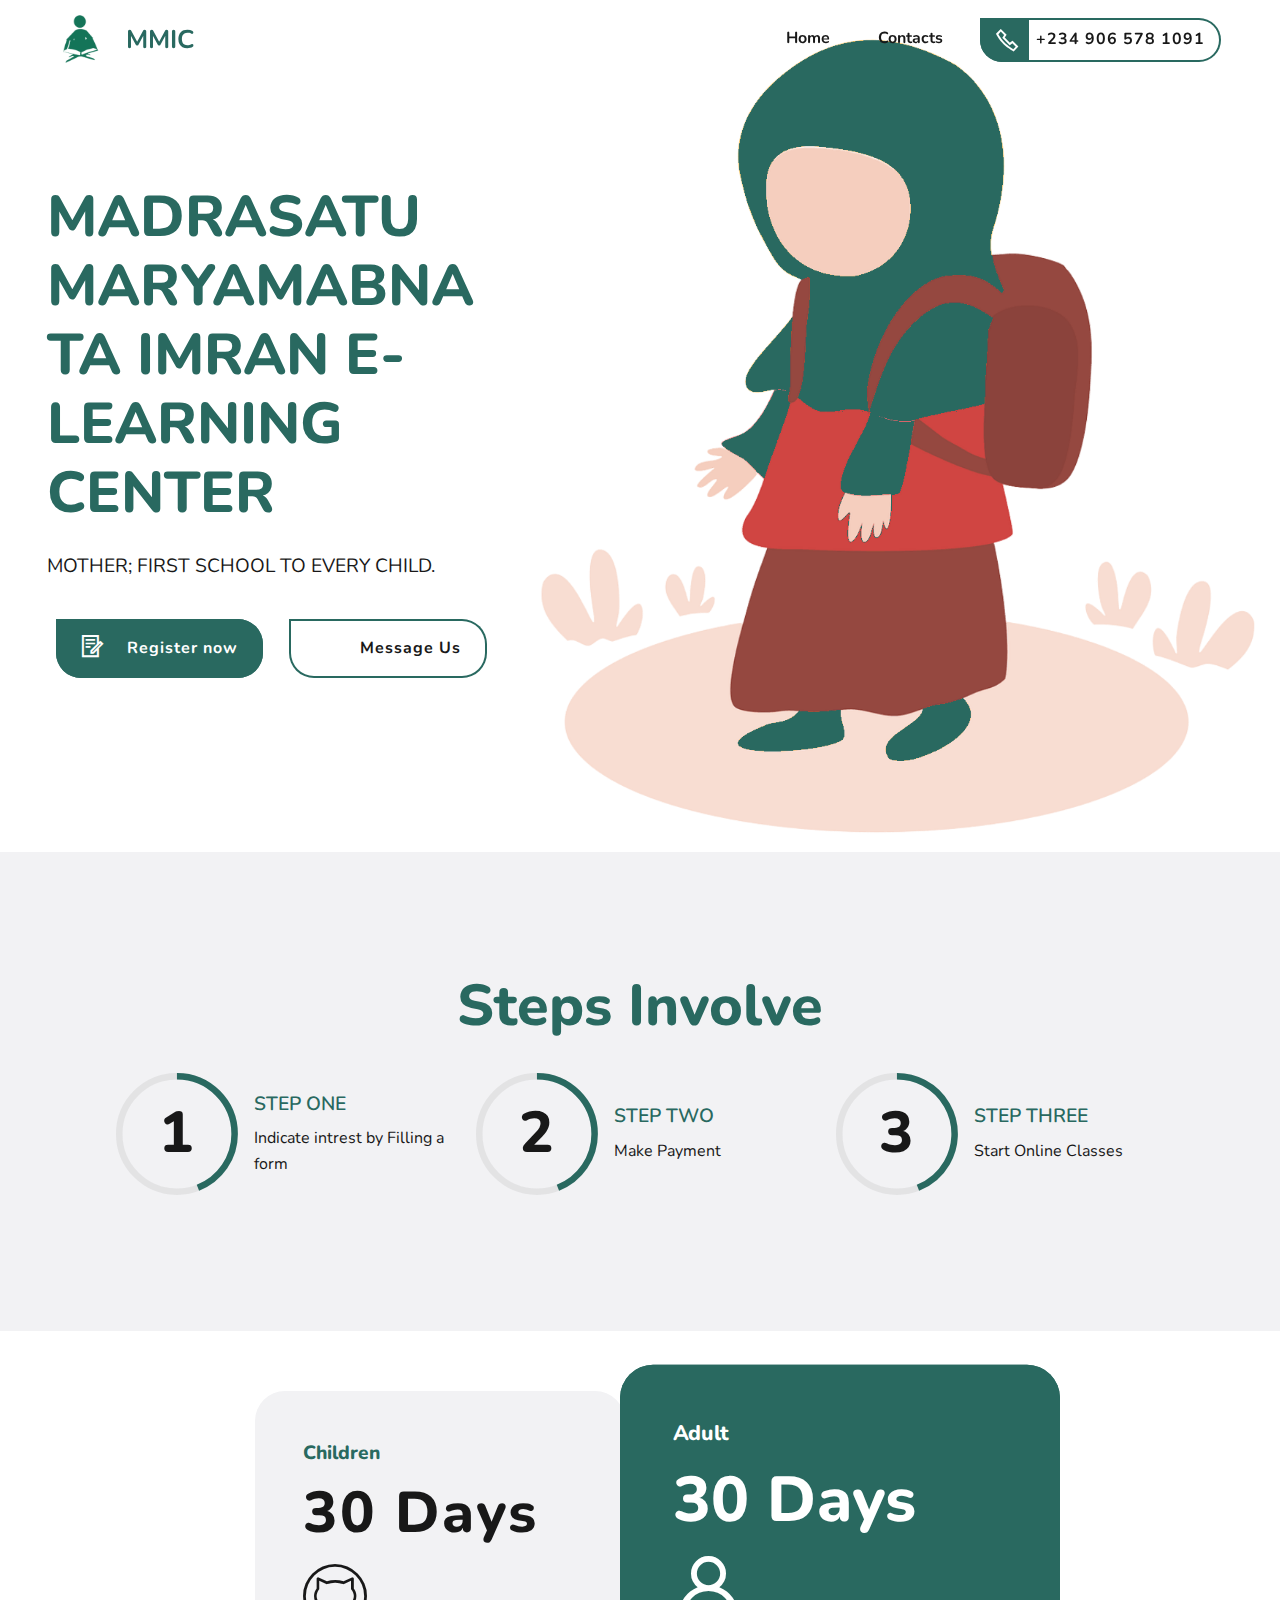
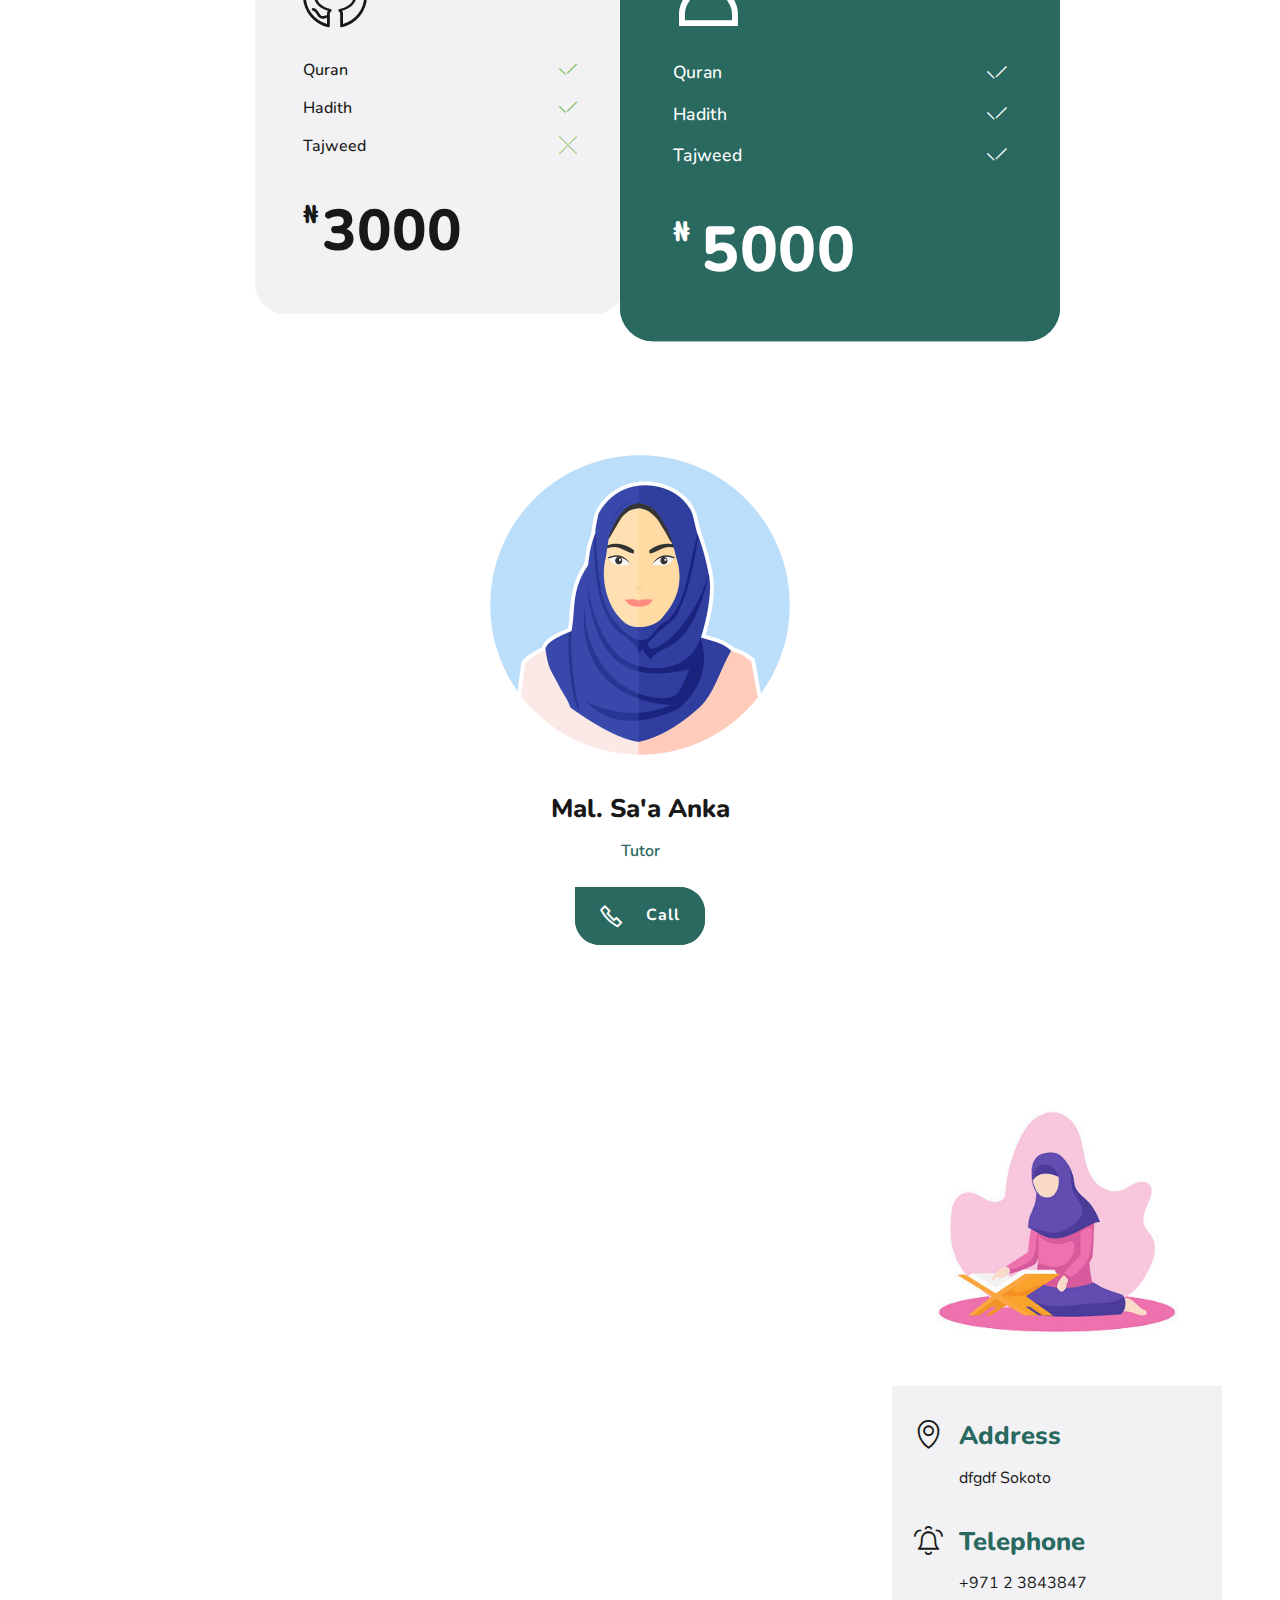
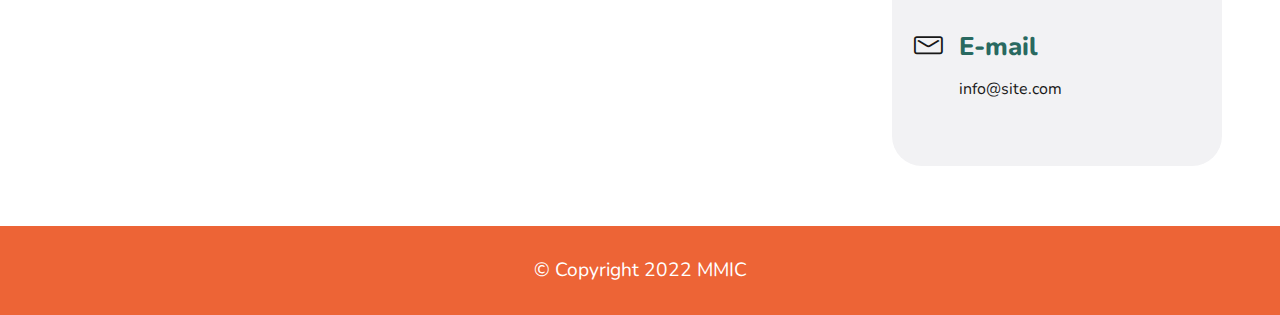
==== commit 01b3c8f7: "create github pages" ====
--- a/index.html
+++ b/index.html
@@ -208,7 +208,7 @@
                                     <span class="mbr-iconfont mbrib-success" style="color: rgb(122, 186, 89); fill: rgb(122, 186, 89);"></span>
                                     <p class="mbr-fonts-style display-4">Hadith</p>
                                 </div><div class="plan-item d-flex justify-content-center">
-                                    <span class="mbr-iconfont mbrib-success" style="color: rgb(122, 186, 89); fill: rgb(122, 186, 89);"></span>
+                                    <span class="mbr-iconfont mbri-close" style="color: rgb(122, 186, 89); fill: rgb(122, 186, 89);"></span>
                                     <p class="mbr-fonts-style display-4">Tajweed</p>
                                 </div></div>
                             <div class="plan-price">
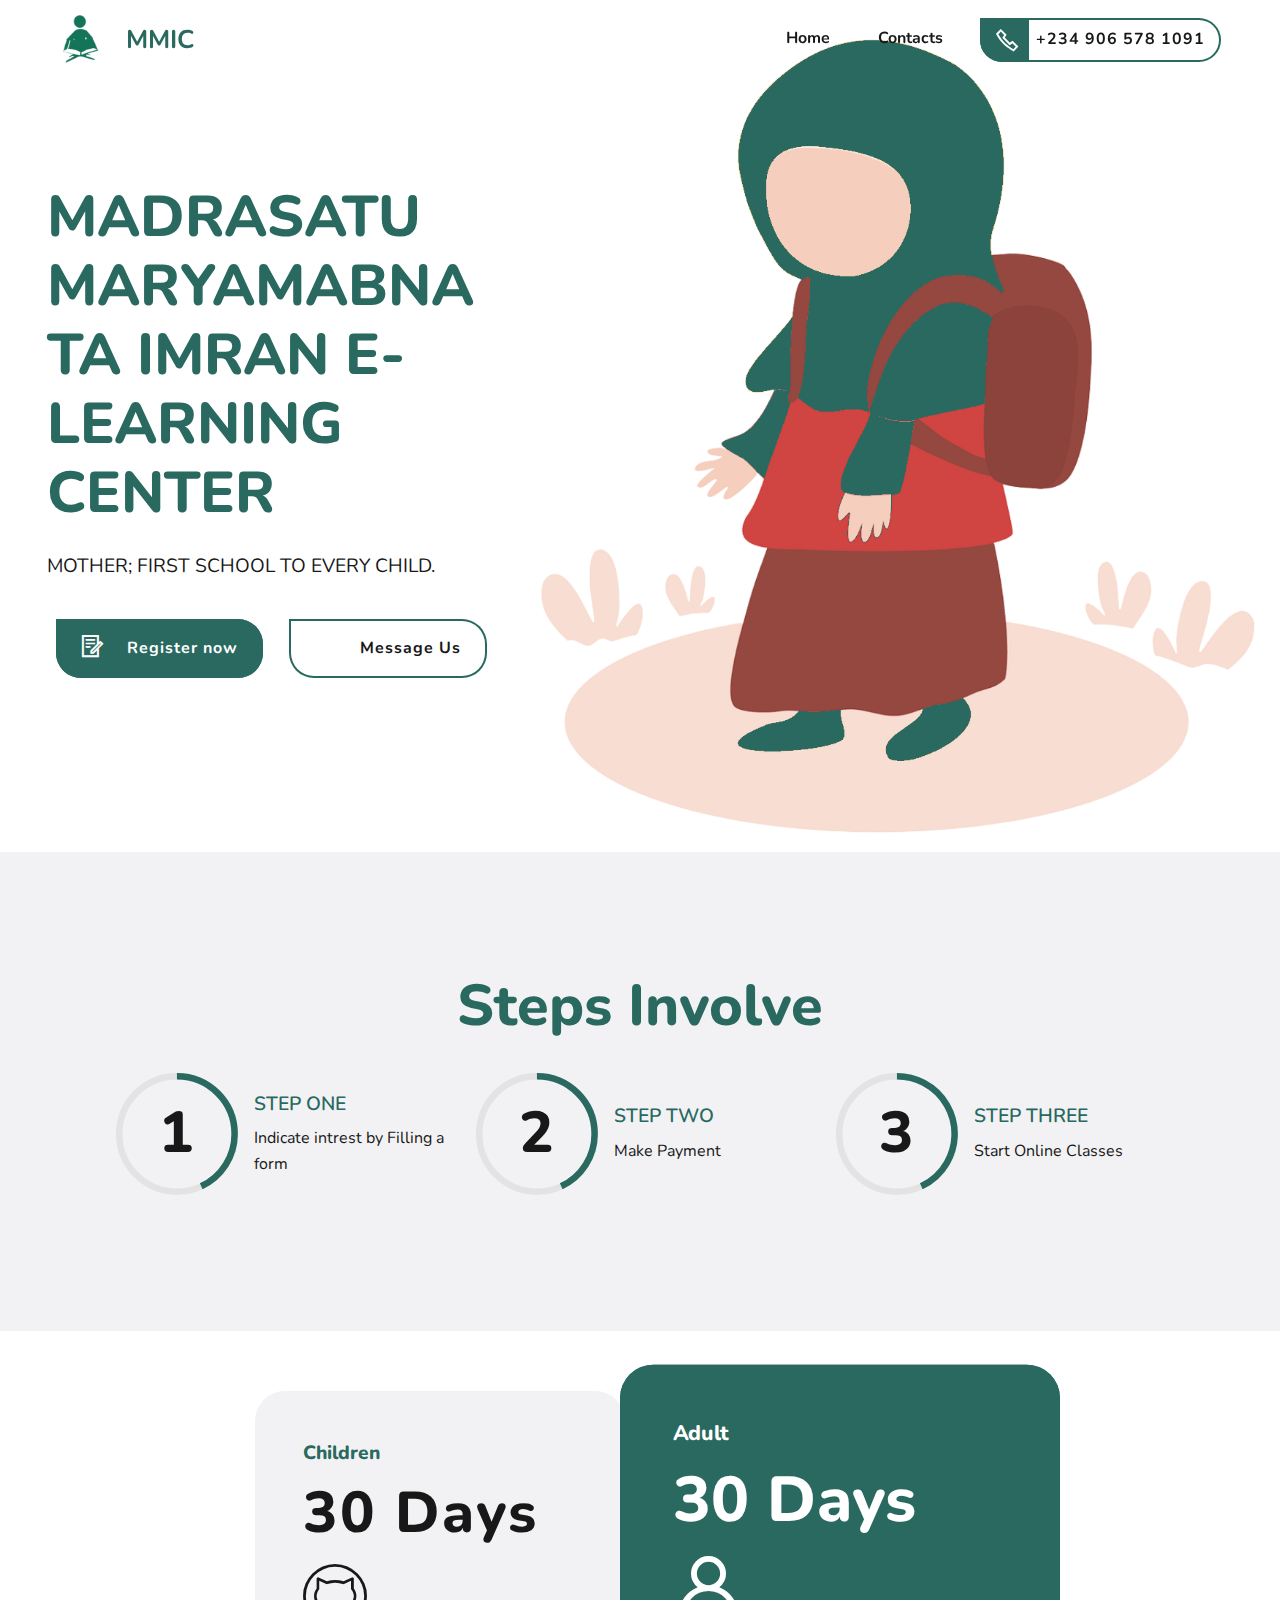
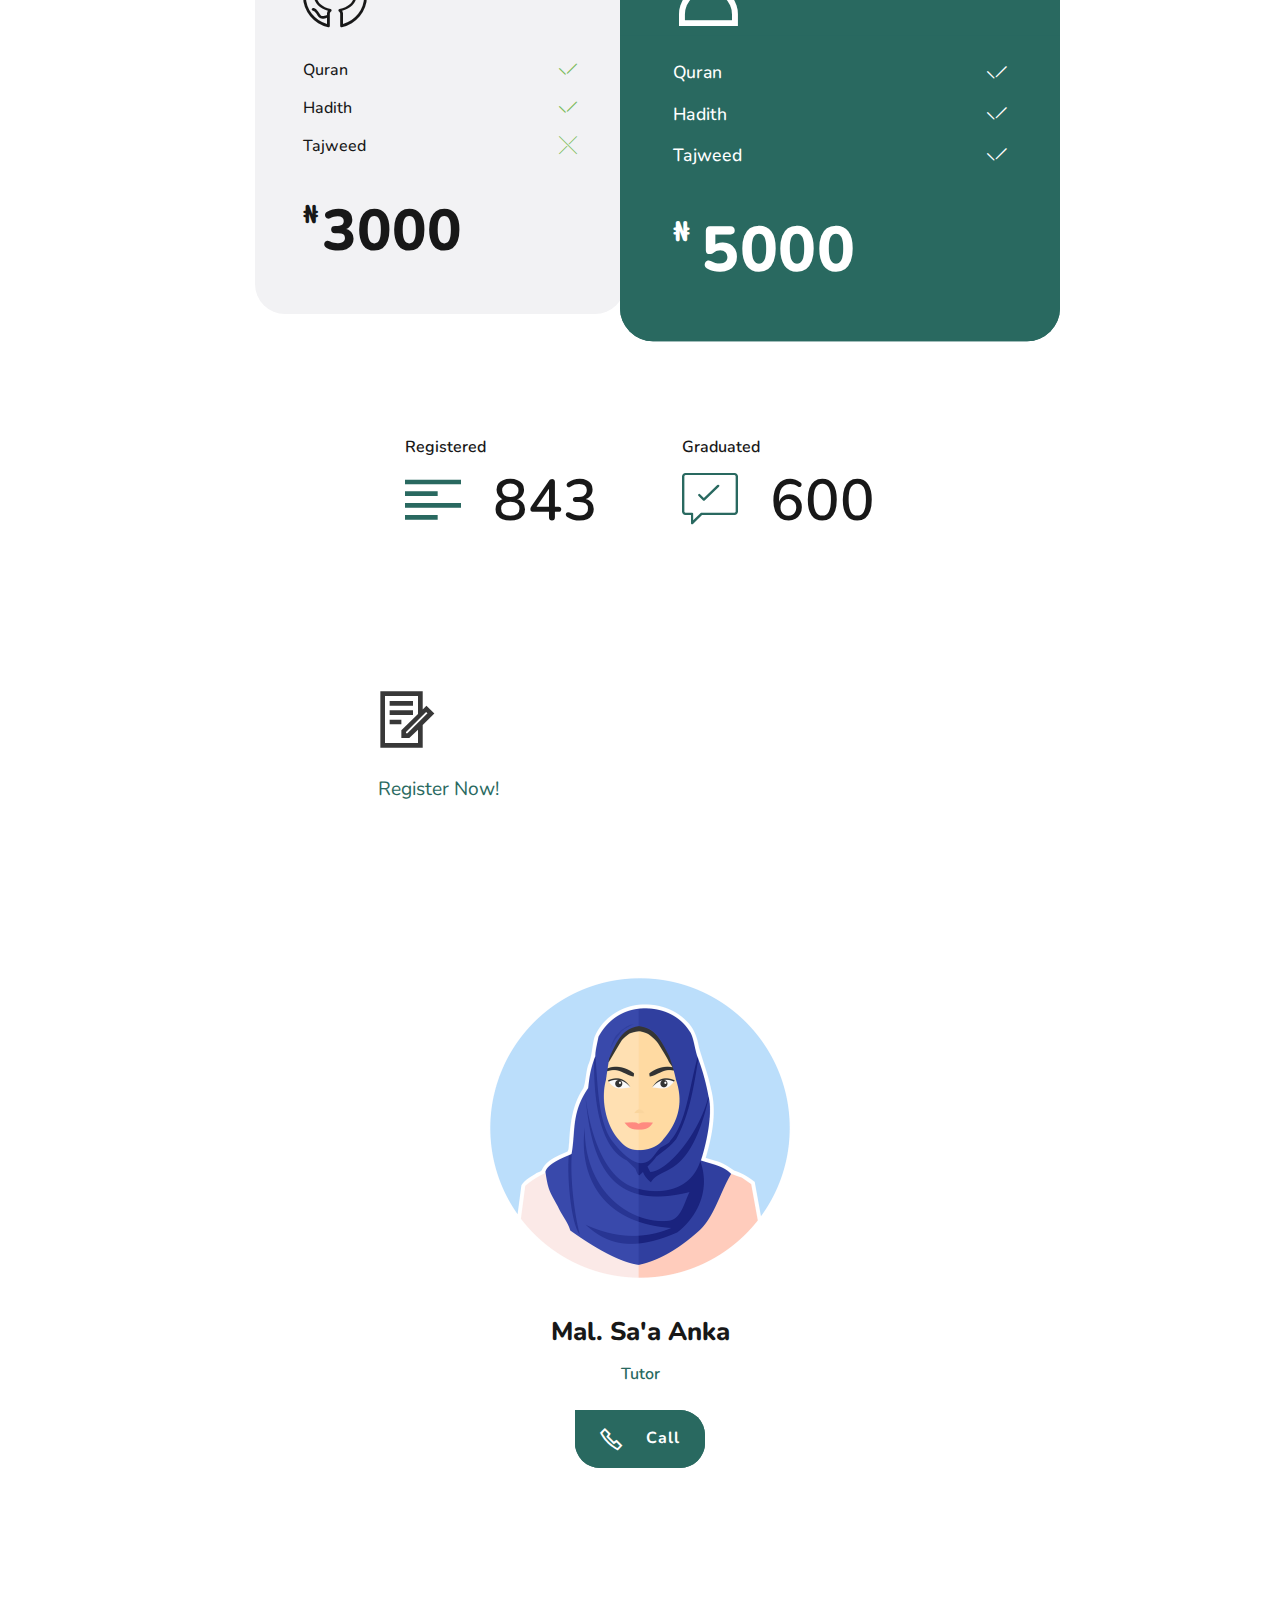
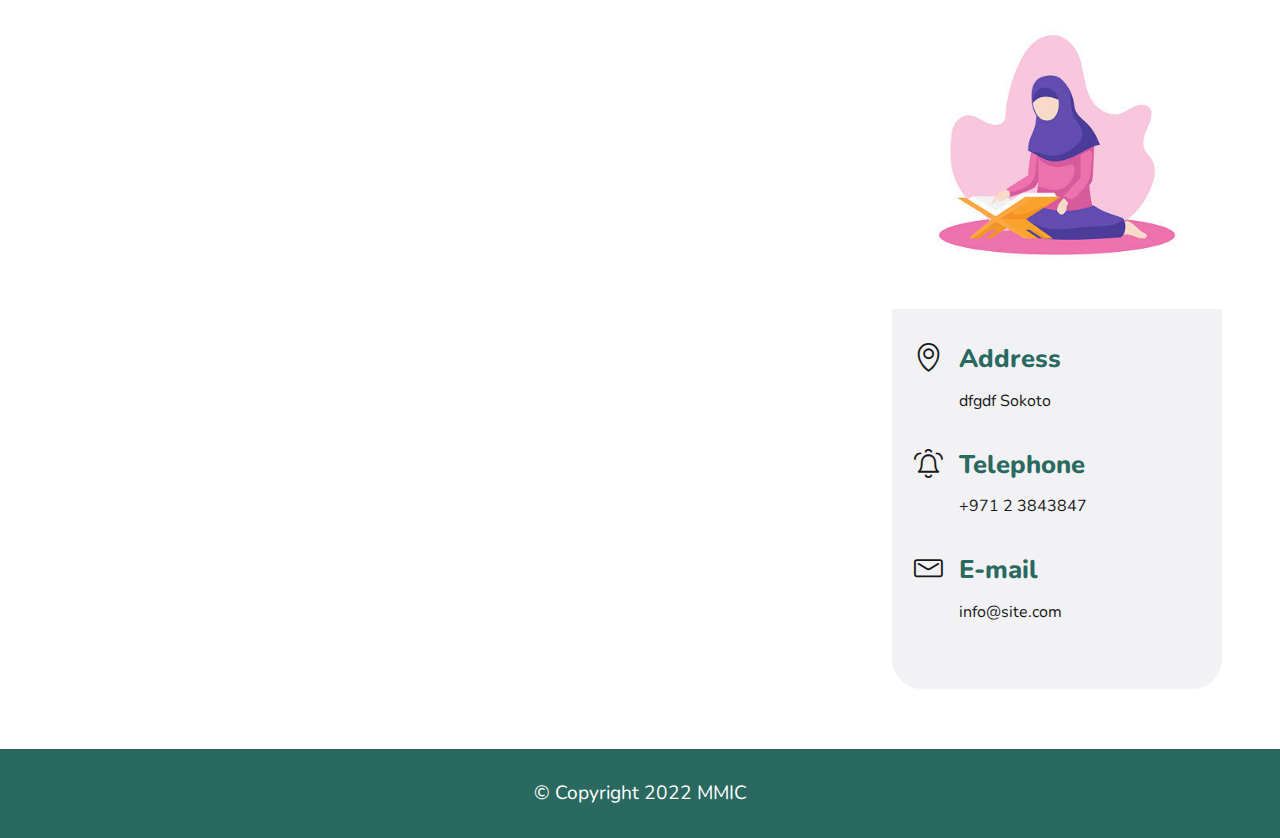
==== commit f37e3385: "create github pages" ====
--- a/index.html
+++ b/index.html
@@ -266,6 +266,68 @@
     </div>
 </section>
 
+<section class="counters counters1 petsm4_counters1 cid-sU2ywGdBEG" id="counters1-1">
+
+	
+
+	
+
+	<div class="container">
+		
+		<div class="row justify-content-center">
+			<div class="card col-6 col-md-6 col-lg-3">
+				<div class="card-ico">
+					<h4 class="mbr-content-title mbr-semibold mbr-fonts-style display-4">Registered</h4>
+					<span class="mbr-iconfont mobi-mbri-align-left mobi-mbri"></span>
+				</div>
+				<div class="card-text">
+					<h3 class="count mbr-semibold mbr-fonts-style display-2">
+						843</h3>
+				</div>
+			</div>
+			<div class="card col-6 col-md-6 col-lg-3">
+				<div class="card-ico">
+					<h4 class="mbr-content-title mbr-semibold mbr-fonts-style display-4">Graduated</h4>
+					<span class="mbr-iconfont mbri-cust-feedback"></span>
+				</div>
+				<div class="card-text">
+					<h3 class="count mbr-semibold mbr-fonts-style display-2">
+						600</h3>
+				</div>
+			</div>
+			
+			
+		</div>
+	</div>
+</section>
+
+<section class="features5 petsm4_features5 cid-sU2zkfrsj7" id="features5-2">
+
+	
+
+	
+
+	<div class="container">
+		<div class="row justify-content-center">
+			<div class="card col-12 col-md-6">
+				<div class="card-ico align-left pb-3">
+					<a href="#" data-toggle="modal" data-bs-toggle="modal" data-target="#mbr-popup-0" data-bs-target="#mbr-popup-0"><span class="mbr-iconfont mobi-mbri-contact-form mobi-mbri" style="color: rgb(41, 105, 96); fill: rgb(41, 105, 96);"></span></a>
+				</div>
+				<div class="card-box">
+					<h4 class="card-title align-left py-2 mbr-bold mbr-fonts-style display-7"><a href="#" class="text-primary" data-toggle="modal" data-bs-toggle="modal" data-target="#mbr-popup-0" data-bs-target="#mbr-popup-0">Register Now!</a></h4>
+					
+				</div>
+			</div>
+
+			
+
+			
+
+			
+		</div>
+	</div>
+</section>
+
 <section class="features6 popup-btn-cards cid-rGtWoTEzKR" id="team1-9">
 
     
@@ -321,7 +383,7 @@
                     <path fill="red" d="M-12.90108,-24.49671L-33.23076,13.96482C44.79122,45.83296 142.04396,30.44834 222.8132,16.71208C303.58244,2.97582 334.35167,35.94286 352.48354,72.20659C370.61541,108.47032 384.90111,119.45933 437.64838,130.44835C490.39564,141.43736 499.18684,144.18462 518.41761,164.51429C537.64839,184.84395 539.82415,209.11209 532.41759,235.16484C525.01102,261.21758 500.81316,277.79341 491.75824,284.61539C482.70332,291.43736 462.90108,303.06814 437.91209,306.04396C412.9231,309.01978 407.40657,311.3099 353.2967,307.14286C299.18683,302.97582 292.02196,305.26594 268.68132,306.59341C245.34068,307.92088 228.85716,312.31647 172.8132,320.00879C116.76924,327.70111 84.35166,337.04177 44.79122,334.84396C5.23078,332.64615 -11.27474,328.89231 -32.96704,323.62638C-54.65933,318.36044 -31.03296,380.44836 -30.76923,380.21978C-31.03296,380.44836 152.48353,393.08572 154.68134,392.53627C156.87914,391.98682 504.68135,393.63517 504.3956,393.40659C504.68135,393.63517 659.07696,385.39341 658.79121,385.16484C659.07696,385.39341 642.59344,177.7011 644.24179,174.40439C645.89014,171.10769 638.19784,20.00878 637.09894,9.01977C636.00003,-1.96924 643.69234,-47.57364 625.56047,-48.67254C607.4286,-49.77144 280.50552,-39.33188 279.95606,-40.43078C279.40661,-41.52968 208.52748,-28.34287 153.58243,-32.18902C98.63738,-36.03518 42.04397,-29.44177 -12.90108,-24.49671z" id="svg_10" class=""></path>
                 </svg>
 
-                <div class="google-map"><iframe frameborder="0" style="border:0" src="https://www.google.com/maps/embed/v1/place?key=AIzaSyCNveGQ9bfpKFwWzQLLftrR9hNiHwdqQG8&amp;q=Sokoto" allowfullscreen=""></iframe></div>
+                <div class="google-map"><iframe frameborder="0" style="border:0" src="https://www.google.com/maps/embed/v1/place?key=AIzaSyDk89J4FSunMF33ruMVWJaJht_Ro0kvoXs&amp;q=Sokoto" allowfullscreen=""></iframe></div>
             </div>
 
 
@@ -438,6 +500,7 @@
   <script src="assets/touchswipe/jquery.touch-swipe.min.js"></script>
   <script src="assets/as-pie-progress/jquery-as-pie-progress.min.js"></script>
   <script src="assets/mbr-tabs/mbr-tabs.js"></script>
+  <script src="assets/viewportchecker/jquery.viewportchecker.js"></script>
   <script src="assets/mbr-popup-btns/mbr-popup-btns.js"></script>
   <script src="assets/popup-plugin/script.js"></script>
   <script src="assets/popup-overlay-plugin/script.js"></script>
--- a/assets/mobirise/css/mbr-additional.css
+++ b/assets/mobirise/css/mbr-additional.css
@@ -1683,6 +1683,81 @@
 .cid-rGtWnxXjM9 .price-value2 {
   color: #ffffff;
 }
+.cid-sU2ywGdBEG {
+  padding-top: 45px;
+  padding-bottom: 75px;
+  background-color: #ffffff;
+}
+.cid-sU2ywGdBEG .mbr-iconfont {
+  font-size: 3.5rem;
+  color: #296960;
+  padding-right: 2rem;
+  padding-top: 0.6rem;
+  display: block;
+}
+.cid-sU2ywGdBEG .card {
+  -webkit-box-orient: horizontal;
+  -webkit-box-direction: normal;
+  flex-direction: row;
+  -webkit-box-align: end;
+  align-items: flex-end;
+  -webkit-box-pack: center;
+  justify-content: center;
+}
+.cid-sU2ywGdBEG h4 {
+  margin: 0;
+}
+.cid-sU2ywGdBEG h3 {
+  margin: 0;
+  max-height: 60px;
+}
+@media (max-width: 992px) {
+  .cid-sU2ywGdBEG .card {
+    padding-bottom: 2rem;
+  }
+}
+@media (max-width: 767px) {
+  .cid-sU2ywGdBEG .card {
+    -webkit-box-orient: vertical;
+    -webkit-box-direction: normal;
+    flex-direction: column;
+    -webkit-box-align: center;
+    align-items: center;
+  }
+  .cid-sU2ywGdBEG .mbr-iconfont {
+    padding-right: 0rem;
+    text-align: center;
+    padding-bottom: 0.5rem;
+  }
+  .cid-sU2ywGdBEG h4 {
+    text-align: center;
+  }
+}
+.cid-sU2zkfrsj7 {
+  padding-top: 90px;
+  padding-bottom: 90px;
+  background-color: #ffffff;
+}
+.cid-sU2zkfrsj7 .mbr-iconfont {
+  color: #383838 !important;
+  font-size: 3.5rem !important;
+}
+.cid-sU2zkfrsj7 .card-title,
+.cid-sU2zkfrsj7 .card-img {
+  color: #ed6436;
+}
+.cid-sU2zkfrsj7 p {
+  line-height: 1.7;
+}
+@media (max-width: 992px) {
+  .cid-sU2zkfrsj7 .card {
+    margin-bottom: 2rem;
+  }
+}
+.cid-sU2zkfrsj7 .card-title,
+.cid-sU2zkfrsj7 .card-ico {
+  color: #296960;
+}
 .cid-rGtWoTEzKR {
   padding-top: 45px;
   padding-bottom: 45px;
@@ -1827,7 +1902,7 @@
 .cid-rGtWrKXX3X {
   padding-top: 30px;
   padding-bottom: 30px;
-  background-color: #ed6436;
+  background-color: #296960;
 }
 .cid-sU2itwJRm2.popup-builder {
   background-color: #ffffff;
--- a/assets/mobirise/css/mbr-additional.css
+++ b/assets/mobirise/css/mbr-additional.css
@@ -1683,6 +1683,81 @@
 .cid-rGtWnxXjM9 .price-value2 {
   color: #ffffff;
 }
+.cid-sU2ywGdBEG {
+  padding-top: 45px;
+  padding-bottom: 75px;
+  background-color: #ffffff;
+}
+.cid-sU2ywGdBEG .mbr-iconfont {
+  font-size: 3.5rem;
+  color: #296960;
+  padding-right: 2rem;
+  padding-top: 0.6rem;
+  display: block;
+}
+.cid-sU2ywGdBEG .card {
+  -webkit-box-orient: horizontal;
+  -webkit-box-direction: normal;
+  flex-direction: row;
+  -webkit-box-align: end;
+  align-items: flex-end;
+  -webkit-box-pack: center;
+  justify-content: center;
+}
+.cid-sU2ywGdBEG h4 {
+  margin: 0;
+}
+.cid-sU2ywGdBEG h3 {
+  margin: 0;
+  max-height: 60px;
+}
+@media (max-width: 992px) {
+  .cid-sU2ywGdBEG .card {
+    padding-bottom: 2rem;
+  }
+}
+@media (max-width: 767px) {
+  .cid-sU2ywGdBEG .card {
+    -webkit-box-orient: vertical;
+    -webkit-box-direction: normal;
+    flex-direction: column;
+    -webkit-box-align: center;
+    align-items: center;
+  }
+  .cid-sU2ywGdBEG .mbr-iconfont {
+    padding-right: 0rem;
+    text-align: center;
+    padding-bottom: 0.5rem;
+  }
+  .cid-sU2ywGdBEG h4 {
+    text-align: center;
+  }
+}
+.cid-sU2zkfrsj7 {
+  padding-top: 90px;
+  padding-bottom: 90px;
+  background-color: #ffffff;
+}
+.cid-sU2zkfrsj7 .mbr-iconfont {
+  color: #383838 !important;
+  font-size: 3.5rem !important;
+}
+.cid-sU2zkfrsj7 .card-title,
+.cid-sU2zkfrsj7 .card-img {
+  color: #ed6436;
+}
+.cid-sU2zkfrsj7 p {
+  line-height: 1.7;
+}
+@media (max-width: 992px) {
+  .cid-sU2zkfrsj7 .card {
+    margin-bottom: 2rem;
+  }
+}
+.cid-sU2zkfrsj7 .card-title,
+.cid-sU2zkfrsj7 .card-ico {
+  color: #296960;
+}
 .cid-rGtWoTEzKR {
   padding-top: 45px;
   padding-bottom: 45px;
@@ -1827,7 +1902,7 @@
 .cid-rGtWrKXX3X {
   padding-top: 30px;
   padding-bottom: 30px;
-  background-color: #ed6436;
+  background-color: #296960;
 }
 .cid-sU2itwJRm2.popup-builder {
   background-color: #ffffff;
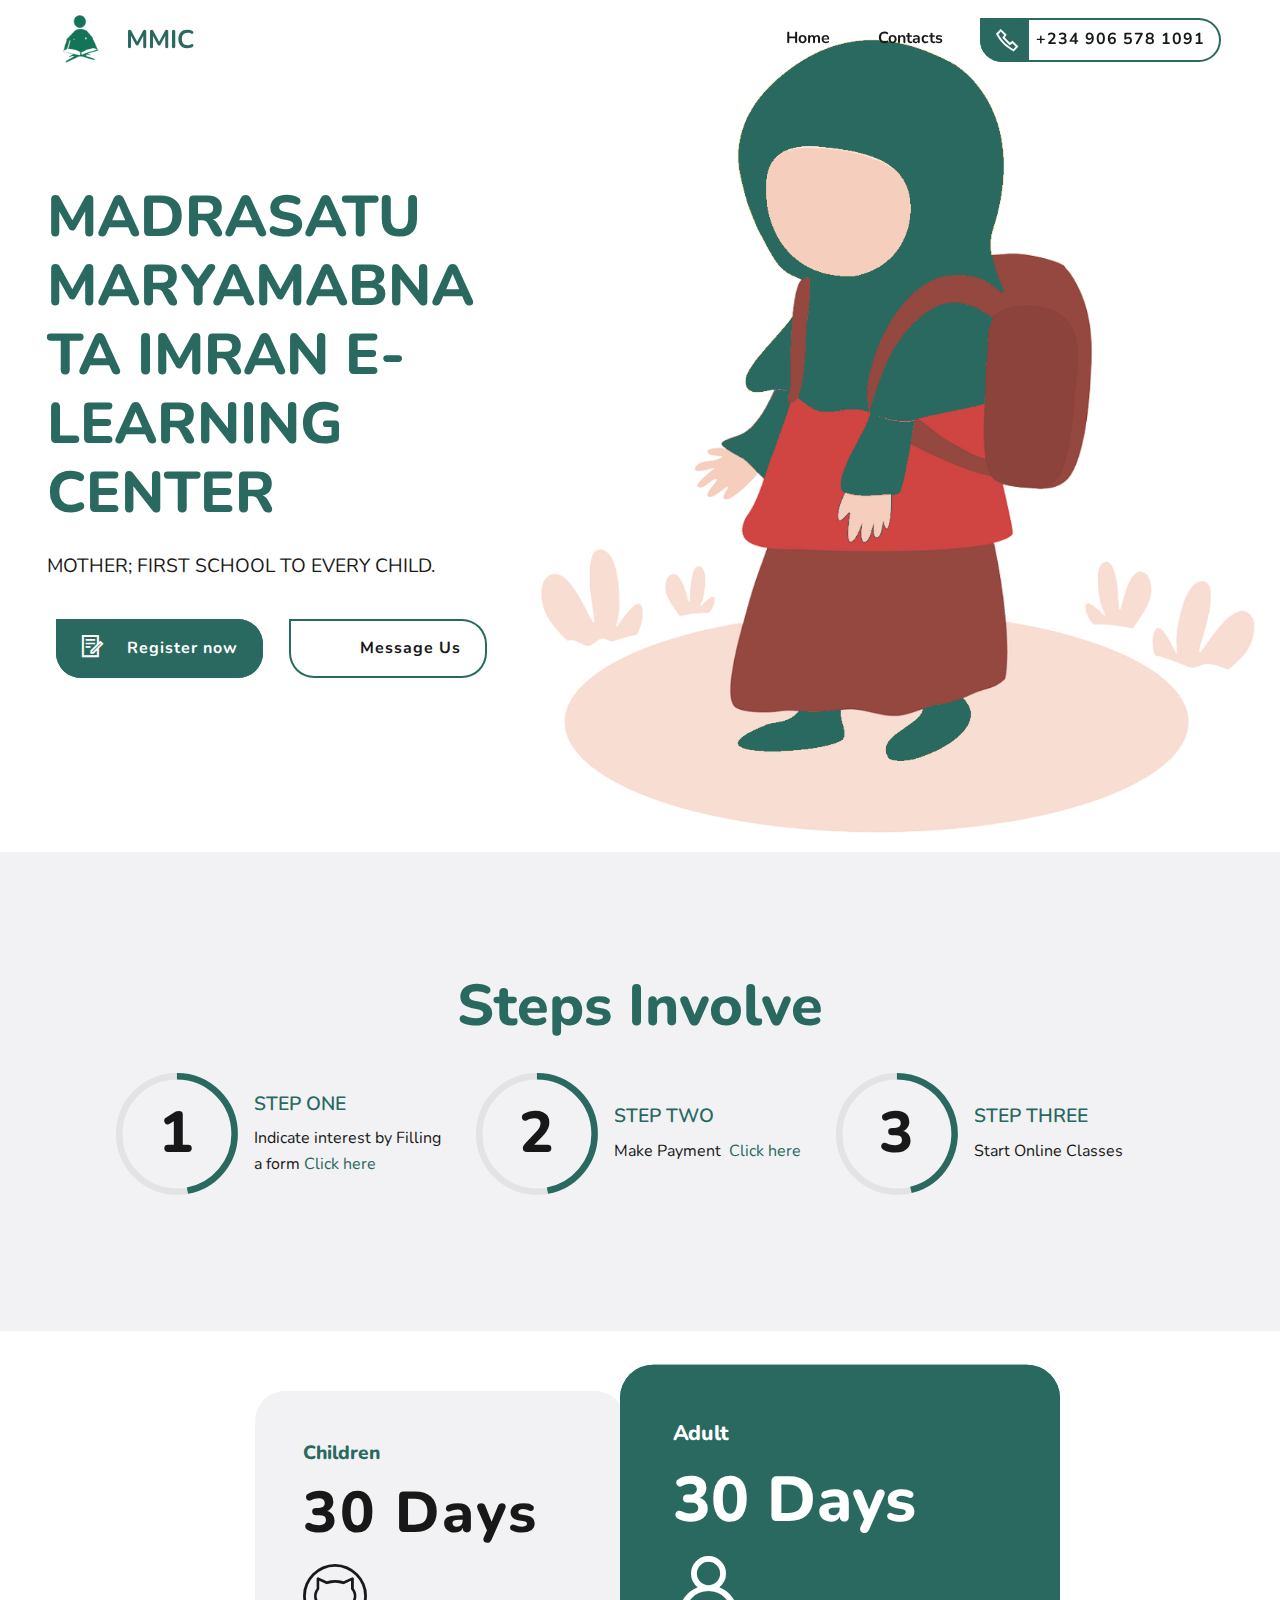
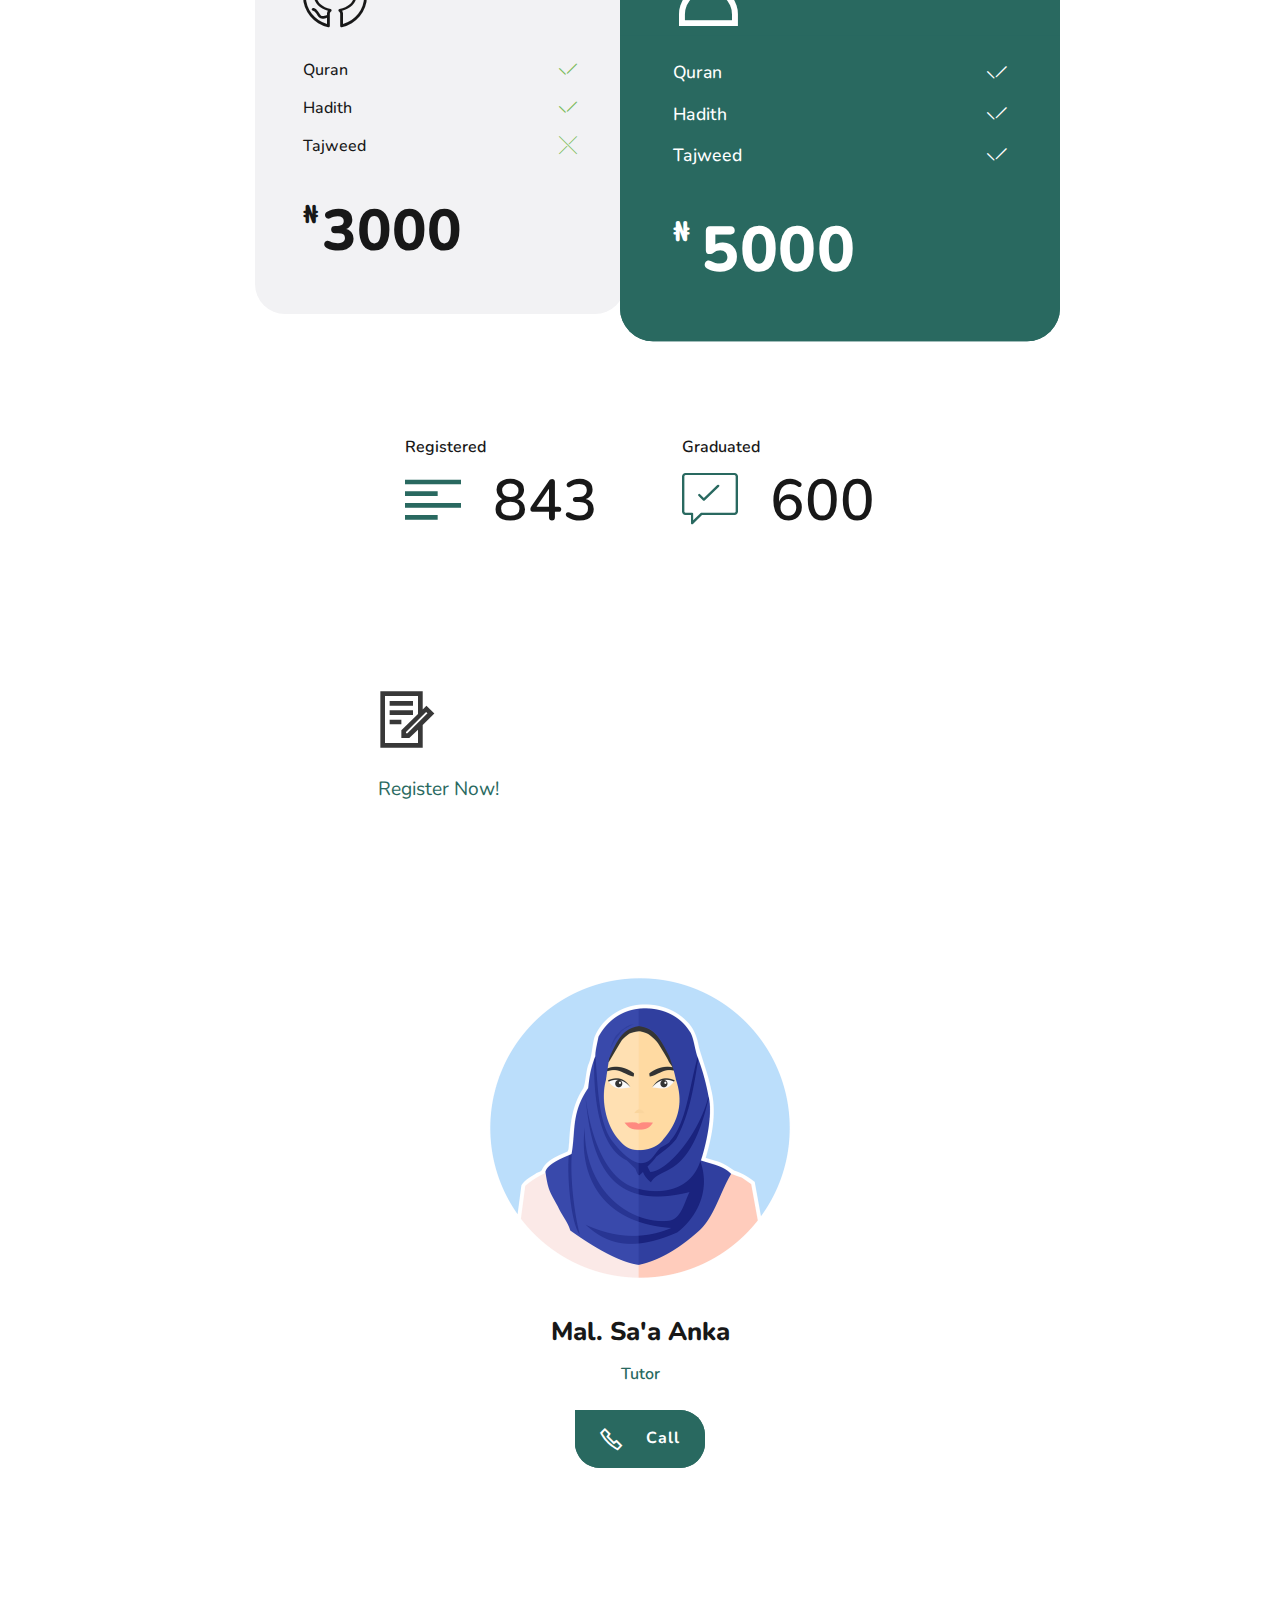
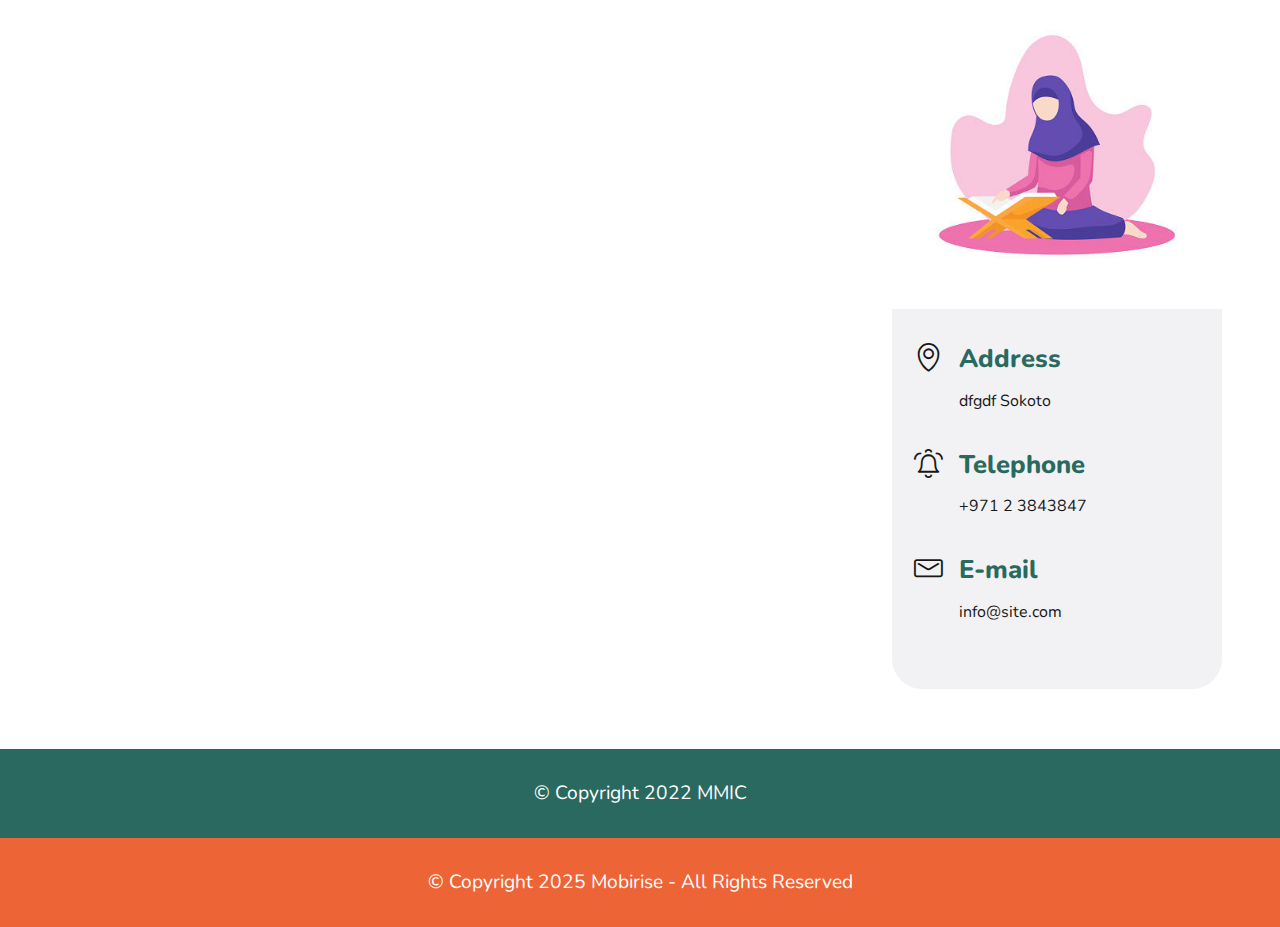
==== commit 382f1540: "Add files via upload" ====
--- a/index.html
+++ b/index.html
@@ -89,7 +89,7 @@
 
 
 
-                <div class="align-left mbr-section-btn"><a class="btn btn-md btn-primary display-4" href="#" data-toggle="modal" data-bs-toggle="modal" data-target="#mbr-popup-0" data-bs-target="#mbr-popup-0"><span class="mobi-mbri mobi-mbri-contact-form mbr-iconfont mbr-iconfont-btn" style="color: rgb(255, 255, 255);"></span>Register now</a> <a class="btn btn-md btn-primary-outline display-4" href="https://wa.me/2349065781091"><span class="socicon socicon-whatsapp mbr-iconfont mbr-iconfont-btn"></span>Message Us</a></div>
+                <div class="align-left mbr-section-btn"><a class="btn btn-md btn-primary display-4" href="https://docs.google.com/forms/d/e/1FAIpQLSfvBqCuKb5BGkKQyRGFJ_G25z-07mDTY1L9W6B4hhk11k7ITg/viewform?embedded=true"><span class="mobi-mbri mobi-mbri-contact-form mbr-iconfont mbr-iconfont-btn" style="color: rgb(255, 255, 255);"></span>Register now</a> <a class="btn btn-md btn-primary-outline display-4" href="https://wa.me/2349065781091"><span class="socicon socicon-whatsapp mbr-iconfont mbr-iconfont-btn"></span>Message Us</a></div>
 
             </div>
             <div class="col-md-12 col-lg-7 img-col">
@@ -127,7 +127,7 @@
                         </h4>
                     </div>
                     <div class="mbr-crt-text">
-                        <p class="mbr-fonts-style mbr-regular card-text display-4">Indicate intrest by Filling a form</p>
+                        <p class="mbr-fonts-style mbr-regular card-text display-4">Indicate interest by Filling a form <a href="https://docs.google.com/forms/d/e/1FAIpQLSfvBqCuKb5BGkKQyRGFJ_G25z-07mDTY1L9W6B4hhk11k7ITg/viewform" class="text-primary">Click here</a>&nbsp;</p>
                     </div>
                 </div>
             </div>
@@ -144,7 +144,7 @@
                         </h4>
                     </div>
                     <div class="mbr-crt-text">
-                        <p class="mbr-fonts-style mbr-regular card-text display-4">Make Payment</p>
+                        <p class="mbr-fonts-style mbr-regular card-text display-4">Make Payment&nbsp; <a href="#" class="text-primary" data-toggle="modal" data-bs-toggle="modal" data-target="#mbr-popup-0" data-bs-target="#mbr-popup-0">Click here</a></p>
                     </div>
                 </div>
             </div>
@@ -383,7 +383,7 @@
                     <path fill="red" d="M-12.90108,-24.49671L-33.23076,13.96482C44.79122,45.83296 142.04396,30.44834 222.8132,16.71208C303.58244,2.97582 334.35167,35.94286 352.48354,72.20659C370.61541,108.47032 384.90111,119.45933 437.64838,130.44835C490.39564,141.43736 499.18684,144.18462 518.41761,164.51429C537.64839,184.84395 539.82415,209.11209 532.41759,235.16484C525.01102,261.21758 500.81316,277.79341 491.75824,284.61539C482.70332,291.43736 462.90108,303.06814 437.91209,306.04396C412.9231,309.01978 407.40657,311.3099 353.2967,307.14286C299.18683,302.97582 292.02196,305.26594 268.68132,306.59341C245.34068,307.92088 228.85716,312.31647 172.8132,320.00879C116.76924,327.70111 84.35166,337.04177 44.79122,334.84396C5.23078,332.64615 -11.27474,328.89231 -32.96704,323.62638C-54.65933,318.36044 -31.03296,380.44836 -30.76923,380.21978C-31.03296,380.44836 152.48353,393.08572 154.68134,392.53627C156.87914,391.98682 504.68135,393.63517 504.3956,393.40659C504.68135,393.63517 659.07696,385.39341 658.79121,385.16484C659.07696,385.39341 642.59344,177.7011 644.24179,174.40439C645.89014,171.10769 638.19784,20.00878 637.09894,9.01977C636.00003,-1.96924 643.69234,-47.57364 625.56047,-48.67254C607.4286,-49.77144 280.50552,-39.33188 279.95606,-40.43078C279.40661,-41.52968 208.52748,-28.34287 153.58243,-32.18902C98.63738,-36.03518 42.04397,-29.44177 -12.90108,-24.49671z" id="svg_10" class=""></path>
                 </svg>
 
-                <div class="google-map"><iframe frameborder="0" style="border:0" src="https://www.google.com/maps/embed/v1/place?key=AIzaSyDk89J4FSunMF33ruMVWJaJht_Ro0kvoXs&amp;q=Sokoto" allowfullscreen=""></iframe></div>
+                <div class="google-map"><iframe frameborder="0" style="border:0" src="https://www.google.com/maps/embed/v1/place?key=AIzaSyCZI5F_k6S1k46ujh0SNrapM89f7mJxd30&amp;q=Sokoto" allowfullscreen=""></iframe></div>
             </div>
 
 
@@ -488,6 +488,23 @@
             </div>
         </div>
     </div>
+
+<section class="footer1 petsm4_footer1 cid-sU2EayBZr3" once="footers" id="footer1-4">
+
+	
+
+	
+
+	<div class="container">
+		<div class="media-container-row align-center mbr-white">
+			<div class="col-12">
+				<p class="mbr-text mb-0 mbr-fonts-style display-7">
+					© Copyright 2025 Mobirise - All Rights Reserved
+				</p>
+			</div>
+		</div>
+	</div>
+</section>
 
 
 <script src="assets/web/assets/jquery/jquery.min.js"></script>
--- a/assets/mobirise/css/mbr-additional.css
+++ b/assets/mobirise/css/mbr-additional.css
@@ -2203,3 +2203,8 @@
 .cid-sU2itwJRm2 .mbr-section-btn .btn {
   margin: 0;
 }
+.cid-sU2EayBZr3 {
+  padding-top: 30px;
+  padding-bottom: 30px;
+  background-color: #ed6436;
+}
--- a/assets/mobirise/css/mbr-additional.css
+++ b/assets/mobirise/css/mbr-additional.css
@@ -2203,3 +2203,8 @@
 .cid-sU2itwJRm2 .mbr-section-btn .btn {
   margin: 0;
 }
+.cid-sU2EayBZr3 {
+  padding-top: 30px;
+  padding-bottom: 30px;
+  background-color: #ed6436;
+}
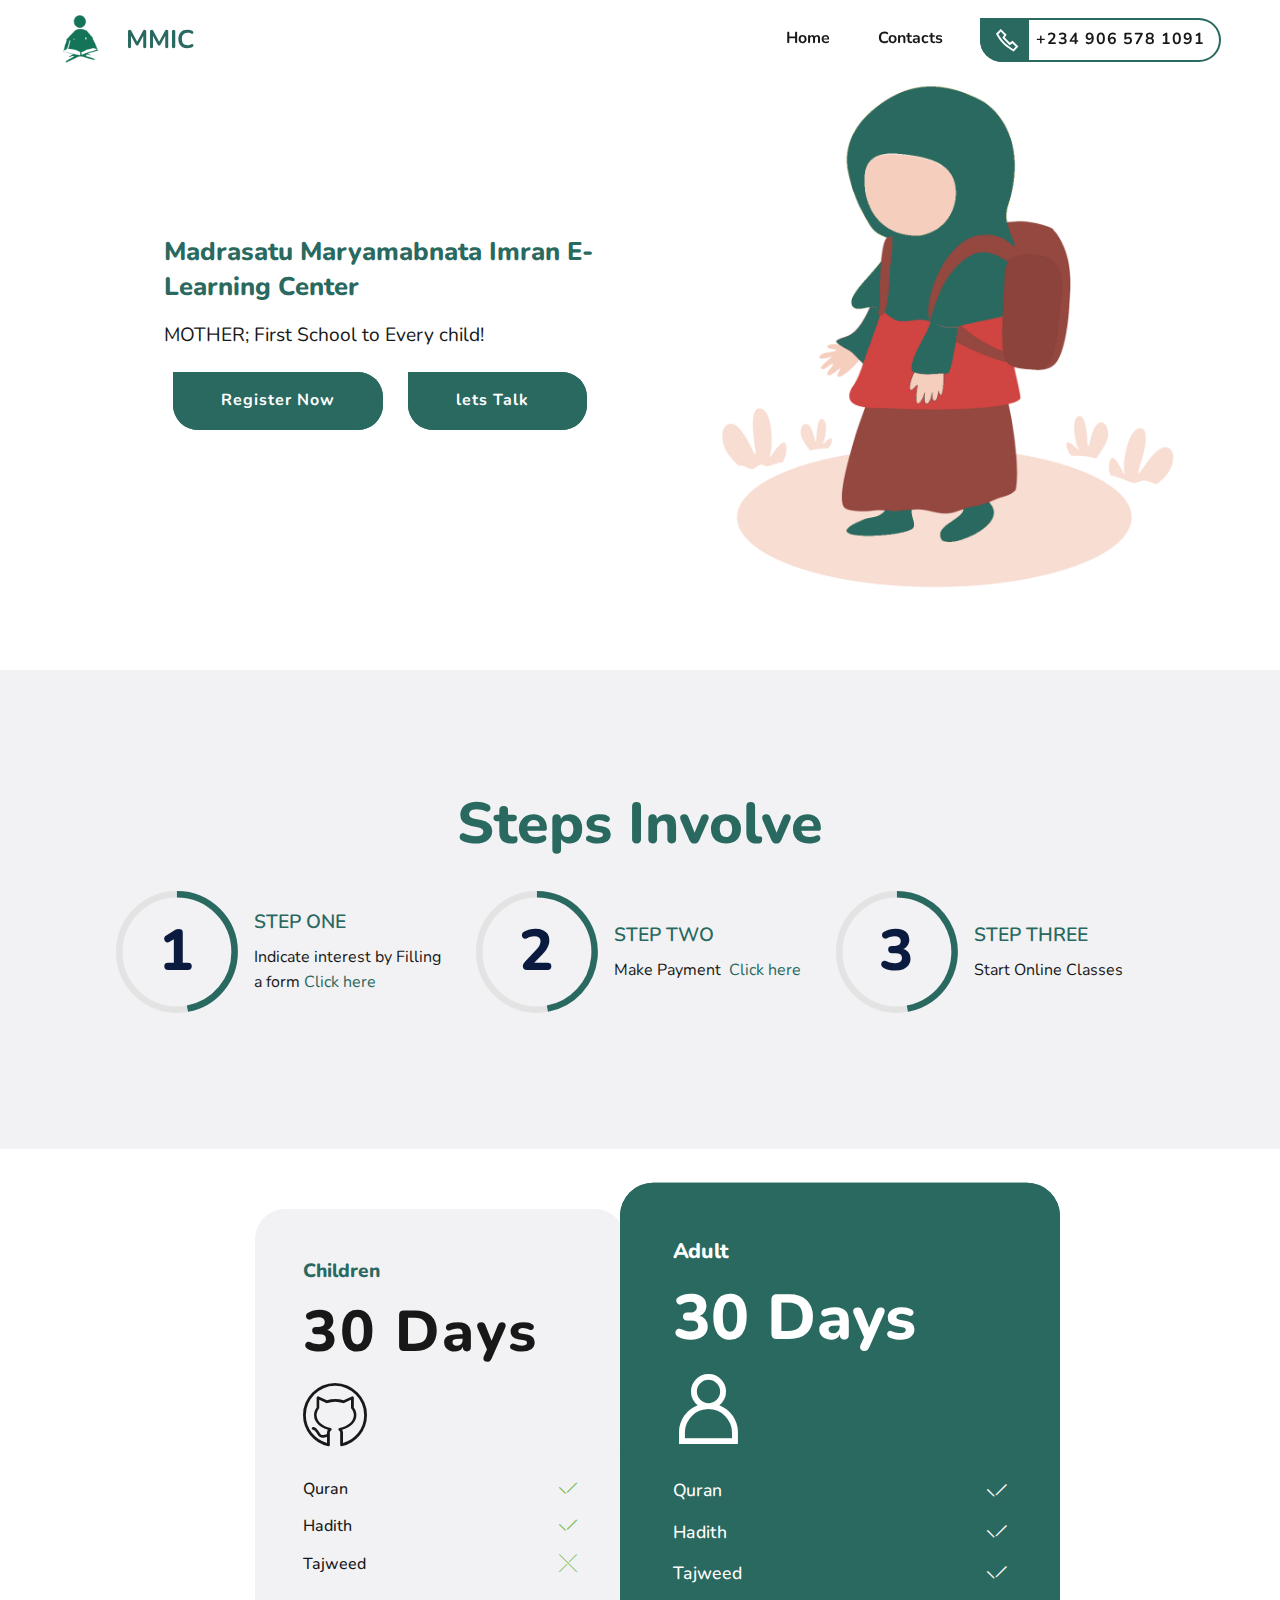
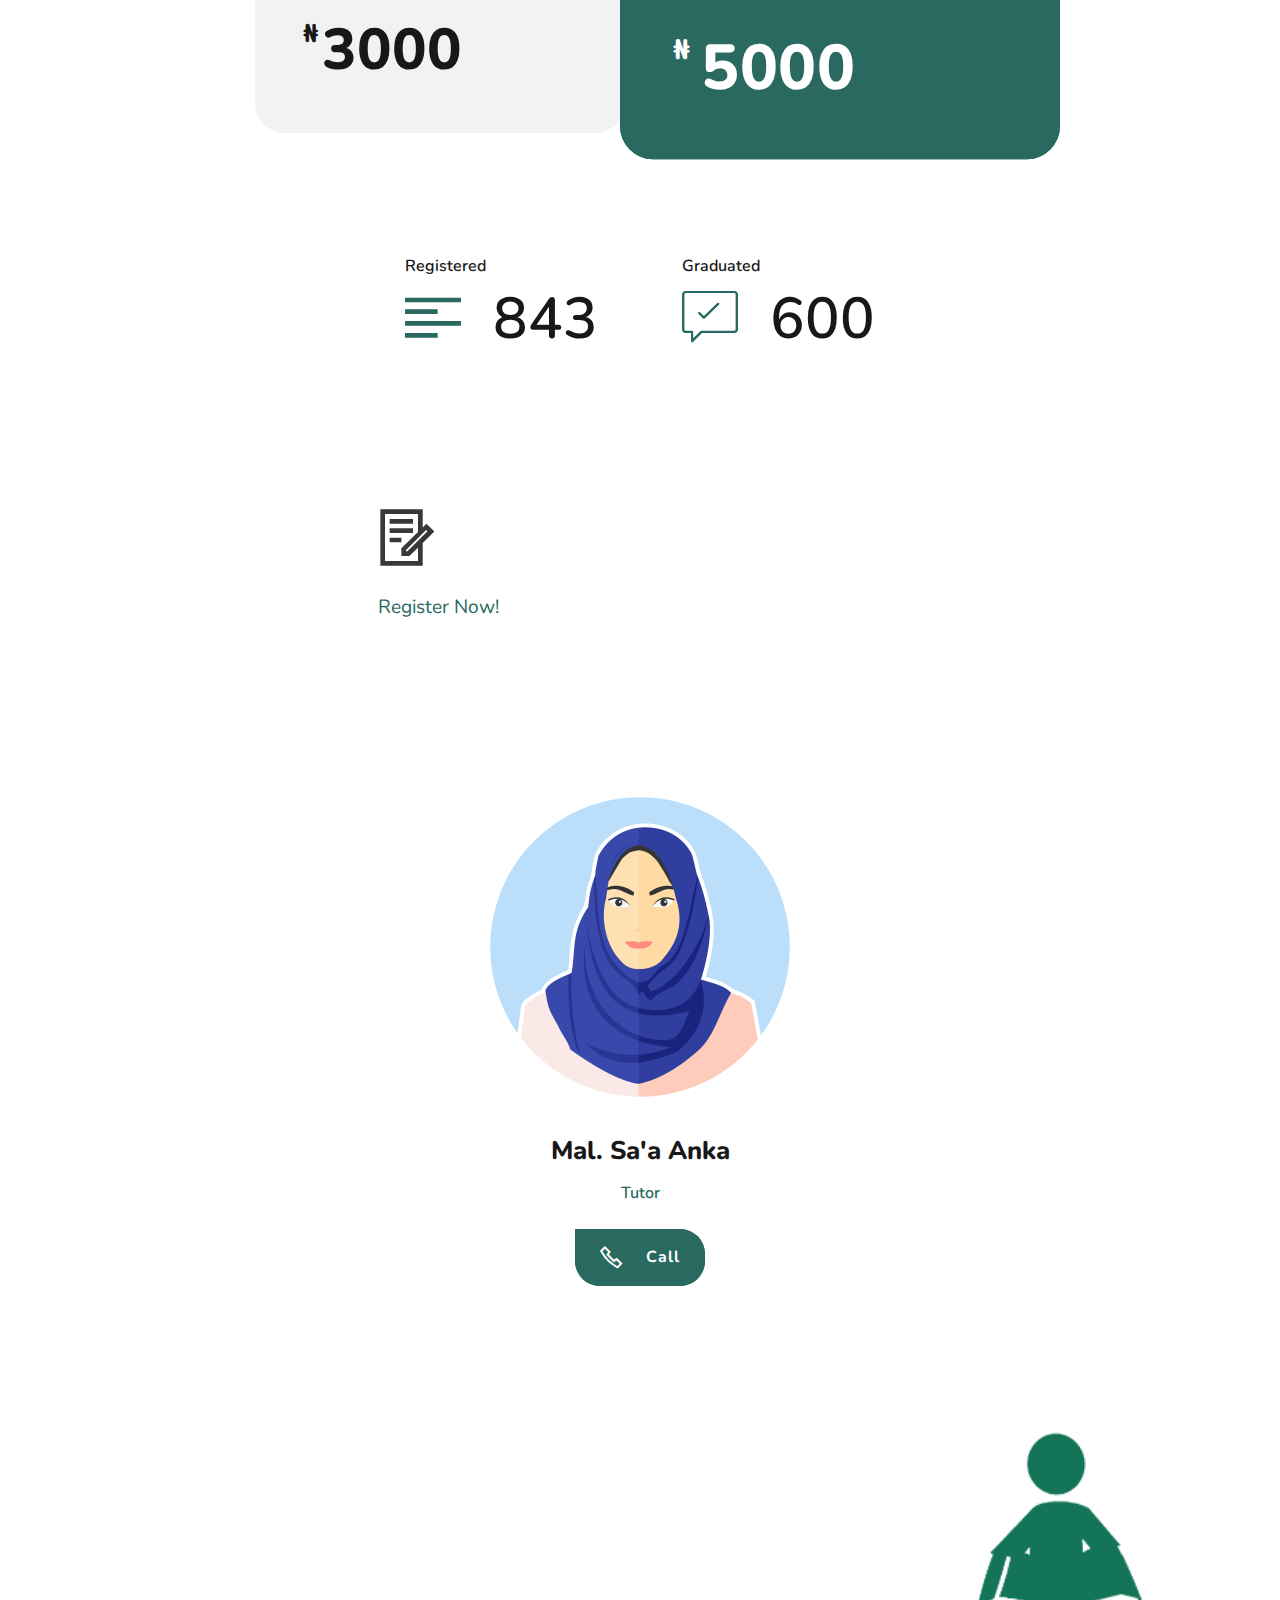
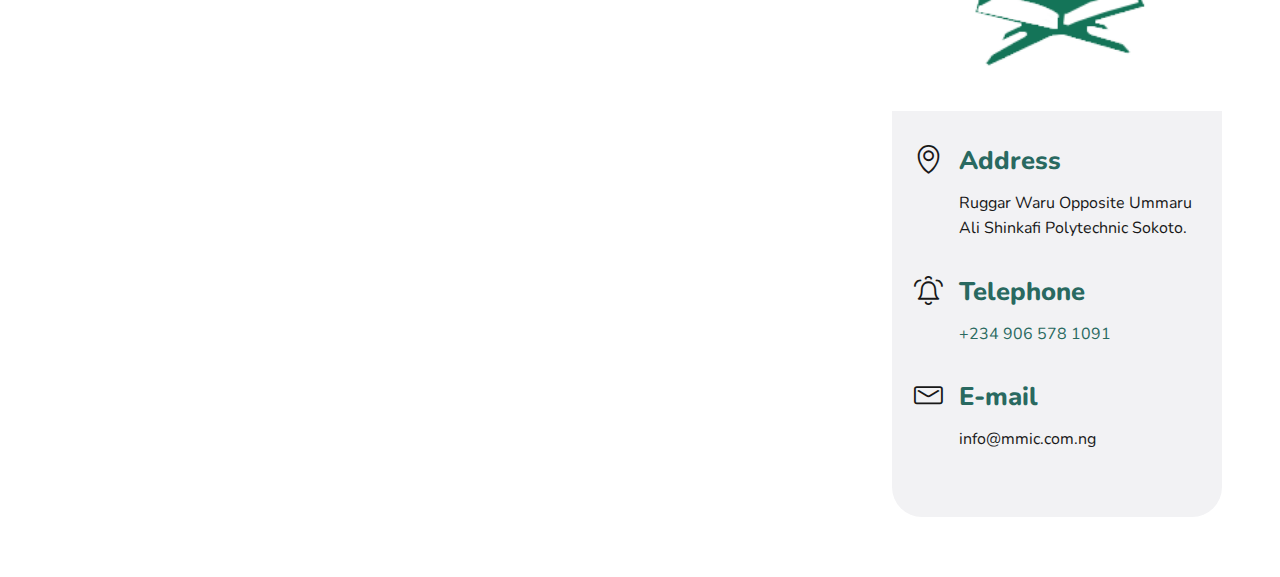
==== commit b095d034: "Add files via upload" ====
--- a/index.html
+++ b/index.html
@@ -8,13 +8,13 @@
   <meta name="twitter:card" content="summary_large_image"/>
   <meta name="twitter:image:src" content="assets/images/index-meta.png">
   <meta property="og:image" content="assets/images/index-meta.png">
-  <meta name="twitter:title" content="MADRASATU MARYAMABNATA IMRAN E-LEARNING CENTER">
+  <meta name="twitter:title" content="Madrasatu Maryamabnata Imran E-Learning Center">
   <meta name="viewport" content="width=device-width, initial-scale=1, minimum-scale=1">
   <link rel="shortcut icon" href="assets/images/image03-96x91.png" type="image/x-icon">
-  <meta name="description" content="MOTHER; FIRST SCHOOL TO EVERY CHILD.">
-  
-  
-  <title>MADRASATU MARYAMABNATA IMRAN E-LEARNING CENTER</title>
+  <meta name="description" content="MOTHER; First School to Every child!">
+  
+  
+  <title>Madrasatu Maryamabnata Imran E-Learning Center</title>
   <link rel="stylesheet" href="assets/web/assets/mobirise-icons2/mobirise2.css">
   <link rel="stylesheet" href="assets/web/assets/mobirise-icons/mobirise-icons.css">
   <link rel="stylesheet" href="assets/web/assets/mobirise-icons-bold/mobirise-icons-bold.css">
@@ -73,30 +73,25 @@
     </nav>
 </section>
 
-<section class="cid-rGtWlOZ46k" id="header1-1">
-    
-
-    
-
-    <div class="container-fluid">
-        <div class="row">
-            <div class="col-md-12 content align-left py-4 col-lg-5 ">
-
-                <h1 class="mbr-section-title align-left mbr-bold pb-3 mbr-fonts-style display-2">MADRASATU MARYAMABNATA IMRAN E-LEARNING CENTER</h1>
-                <p class="mbr-text pb-3 align-left mbr-fonts-style display-7"> MOTHER; FIRST SCHOOL TO EVERY CHILD.</p>
-
-                
-
-
-
-                <div class="align-left mbr-section-btn"><a class="btn btn-md btn-primary display-4" href="https://docs.google.com/forms/d/e/1FAIpQLSfvBqCuKb5BGkKQyRGFJ_G25z-07mDTY1L9W6B4hhk11k7ITg/viewform?embedded=true"><span class="mobi-mbri mobi-mbri-contact-form mbr-iconfont mbr-iconfont-btn" style="color: rgb(255, 255, 255);"></span>Register now</a> <a class="btn btn-md btn-primary-outline display-4" href="https://wa.me/2349065781091"><span class="socicon socicon-whatsapp mbr-iconfont mbr-iconfont-btn"></span>Message Us</a></div>
-
-            </div>
-            <div class="col-md-12 col-lg-7 img-col">
-                <div class="mbr-figure">
-                    <img src="assets/images/imageedit-9-7270609242-1500x1500.png" alt="">
-                </div>
-
+<section class="header2 cid-sU3RMyGdHE" id="header2-7">
+
+    
+
+    
+
+    <div class="container">
+        <div class="row justify-content-center align-items-center">
+            <div class="col-12 col-md-6">
+                <div class="image-wrapper">
+                    <img src="assets/images/imageedit-9-7270609243-1500x1500.png" alt="">
+                </div>                
+            </div>
+            <div class="col-12 col-md">
+                <div class="text-wrapper">
+                    <h1 class="mbr-section-title mbr-fonts-style mb-3 display-5"><strong>Madrasatu Maryamabnata Imran E-Learning Center</strong></h1>
+                    <p class="mbr-text mbr-fonts-style display-7">MOTHER; First School to Every child!</p>
+                    <div class="mbr-section-btn mt-3"><a class="btn btn-primary display-4" href="registration.html">Register Now</a> <a class="btn btn-primary display-4" href="https://wa.me/2349065781091">lets Talk<span></span></a></div>
+                </div>
             </div>
         </div>
     </div>
@@ -127,14 +122,14 @@
                         </h4>
                     </div>
                     <div class="mbr-crt-text">
-                        <p class="mbr-fonts-style mbr-regular card-text display-4">Indicate interest by Filling a form <a href="https://docs.google.com/forms/d/e/1FAIpQLSfvBqCuKb5BGkKQyRGFJ_G25z-07mDTY1L9W6B4hhk11k7ITg/viewform" class="text-primary">Click here</a>&nbsp;</p>
+                        <p class="mbr-fonts-style mbr-regular card-text display-4">Indicate interest by Filling a form <a href="registration.html" class="text-primary">Click here</a>&nbsp;</p>
                     </div>
                 </div>
             </div>
 
             <div class="card p-3 align-left">
                 <div class="wrap">
-                    <div class="pie_progress progress2" role="progressbar" data-goal="75">
+                    <div class="pie_progress progress2" role="progressbar" data-goal="80">
                         <h5 class="number mbr-bold align-center mbr-fonts-style display-2">2</h5>
                     </div>
                 </div>
@@ -383,14 +378,14 @@
                     <path fill="red" d="M-12.90108,-24.49671L-33.23076,13.96482C44.79122,45.83296 142.04396,30.44834 222.8132,16.71208C303.58244,2.97582 334.35167,35.94286 352.48354,72.20659C370.61541,108.47032 384.90111,119.45933 437.64838,130.44835C490.39564,141.43736 499.18684,144.18462 518.41761,164.51429C537.64839,184.84395 539.82415,209.11209 532.41759,235.16484C525.01102,261.21758 500.81316,277.79341 491.75824,284.61539C482.70332,291.43736 462.90108,303.06814 437.91209,306.04396C412.9231,309.01978 407.40657,311.3099 353.2967,307.14286C299.18683,302.97582 292.02196,305.26594 268.68132,306.59341C245.34068,307.92088 228.85716,312.31647 172.8132,320.00879C116.76924,327.70111 84.35166,337.04177 44.79122,334.84396C5.23078,332.64615 -11.27474,328.89231 -32.96704,323.62638C-54.65933,318.36044 -31.03296,380.44836 -30.76923,380.21978C-31.03296,380.44836 152.48353,393.08572 154.68134,392.53627C156.87914,391.98682 504.68135,393.63517 504.3956,393.40659C504.68135,393.63517 659.07696,385.39341 658.79121,385.16484C659.07696,385.39341 642.59344,177.7011 644.24179,174.40439C645.89014,171.10769 638.19784,20.00878 637.09894,9.01977C636.00003,-1.96924 643.69234,-47.57364 625.56047,-48.67254C607.4286,-49.77144 280.50552,-39.33188 279.95606,-40.43078C279.40661,-41.52968 208.52748,-28.34287 153.58243,-32.18902C98.63738,-36.03518 42.04397,-29.44177 -12.90108,-24.49671z" id="svg_10" class=""></path>
                 </svg>
 
-                <div class="google-map"><iframe frameborder="0" style="border:0" src="https://www.google.com/maps/embed/v1/place?key=AIzaSyCZI5F_k6S1k46ujh0SNrapM89f7mJxd30&amp;q=Sokoto" allowfullscreen=""></iframe></div>
+                <div class="google-map"><iframe frameborder="0" style="border:0" src="https://www.google.com/maps/embed/v1/place?key=AIzaSyCt1265A4qvZy9HKUeA8J15AOC4SrCyZe4&amp;q=Sokoto" allowfullscreen=""></iframe></div>
             </div>
 
 
 
             <div class="card col-12 col-md-6 col-lg-5 card-col m-auto">
                 <div class="card-head">
-                    <img src="assets/images/istockphoto-1208771839-170667a-416x416.jpg" alt="" title="">
+                    <img src="assets/images/image03-237x225.png" alt="" title="">
                 </div>
                 <div class="card-wrapper">
                     <div class="item">
@@ -399,7 +394,7 @@
                         </div>
                         <div class="card-box">
                             <h4 class="card-title mbr-bold mbr-fonts-style display-5">Address</h4>
-                            <p class="mbr-text pb-3 mbr-fonts-style display-4">dfgdf Sokoto</p>
+                            <p class="mbr-text pb-3 mbr-fonts-style display-4">Ruggar Waru Opposite Ummaru Ali Shinkafi Polytechnic Sokoto.</p>
                         </div>
                     </div>
 
@@ -409,7 +404,7 @@
                         </div>
                         <div class="card-box">
                             <h4 class="card-title mbr-bold mbr-fonts-style display-5">Telephone</h4>
-                            <p class="mbr-text pb-3 mbr-fonts-style display-4">+971 2 3843847<br></p>
+                            <p class="mbr-text pb-3 mbr-fonts-style display-4"><a href="tel:+2349065781091" class="text-primary">+234 906 578 1091</a><br></p>
                         </div>
                     </div>
 
@@ -419,38 +414,22 @@
                         </div>
                         <div class="card-box">
                             <h4 class="card-title mbr-bold mbr-fonts-style display-5">E-mail</h4>
-                            <p class="mbr-text pb-3 mbr-fonts-style display-4">info@site.com</p>
-                        </div>
-                    </div>
-
-                </div>
-            </div>
-
-
-
-
-
-
-
-        </div>
-    </div>
-
-</section>
-
-<section class="cid-rGtWrKXX3X" id="footer1-g">
-
-    
-
-    
-
-    <div class="container">
-        <div class="media-container-row align-center mbr-white">
-            <div class="col-12">
-                <p class="mbr-text mb-0 mbr-fonts-style display-7">
-                    © Copyright 2022 MMIC</p>
-            </div>
-        </div>
-    </div>
+                            <p class="mbr-text pb-3 mbr-fonts-style display-4">info@mmic.com.ng</p>
+                        </div>
+                    </div>
+
+                </div>
+            </div>
+
+
+
+
+
+
+
+        </div>
+    </div>
+
 </section>
 
 <div class="modal mbr-popup cid-sU2itwJRm2 fade" tabindex="-1" role="dialog" data-overlay-color="#000000" data-overlay-opacity="0.8" id="mbr-popup-0" aria-hidden="true">
@@ -469,7 +448,7 @@
 
                     <div class="modal-body">
                         <p class="mbr-text mbr-fonts-style display-7">&nbsp;₦5000 ONLY
-<br>Account Number: 2006064457
+<br>Account Number: <a href="tel:2006064457" class="text-primary">2006064457</a>
 <br>Bank Name: Zenith Bank
 <br>Account Name: Saadatu Abubakar Anka</p>
 
@@ -488,23 +467,6 @@
             </div>
         </div>
     </div>
-
-<section class="footer1 petsm4_footer1 cid-sU2EayBZr3" once="footers" id="footer1-4">
-
-	
-
-	
-
-	<div class="container">
-		<div class="media-container-row align-center mbr-white">
-			<div class="col-12">
-				<p class="mbr-text mb-0 mbr-fonts-style display-7">
-					© Copyright 2025 Mobirise - All Rights Reserved
-				</p>
-			</div>
-		</div>
-	</div>
-</section>
 
 
 <script src="assets/web/assets/jquery/jquery.min.js"></script>
--- a/assets/mobirise/css/mbr-additional.css
+++ b/assets/mobirise/css/mbr-additional.css
@@ -1057,6 +1057,44 @@
 }
 section.lazy-placeholder:after {
   opacity: 0.5;
+}
+.cid-sU3RMyGdHE {
+  padding-top: 5rem;
+  padding-bottom: 5rem;
+  background-color: #ffffff;
+}
+.cid-sU3RMyGdHE .row {
+  flex-direction: row-reverse;
+}
+@media (max-width: 991px) {
+  .cid-sU3RMyGdHE .image-wrapper {
+    margin-bottom: 2rem;
+  }
+}
+.cid-sU3RMyGdHE .image-wrapper img {
+  width: 100%;
+  object-fit: cover;
+}
+@media (min-width: 992px) {
+  .cid-sU3RMyGdHE .image-wrapper {
+    margin-left: 4rem;
+  }
+  .cid-sU3RMyGdHE .text-wrapper {
+    margin-left: 4rem;
+  }
+}
+@media (min-width: 992px) {
+  .cid-sU3RMyGdHE .text-wrapper {
+    padding: 0;
+  }
+}
+@media (max-width: 768px) {
+  .cid-sU3RMyGdHE .text-wrapper {
+    margin-bottom: 2rem;
+  }
+}
+.cid-sU3RMyGdHE .mbr-section-title {
+  color: #296960;
 }
 .cid-rGtWl2Qdmo .dropdown-item:before {
   font-family: MobiriseIcons !important;
@@ -1415,72 +1453,6 @@
     left: -1rem;
   }
 }
-.cid-rGtWlOZ46k {
-  padding-top: 30px;
-  padding-bottom: 15px;
-  background-color: #ffffff;
-}
-@media (min-width: 992px) {
-  .cid-rGtWlOZ46k .content {
-    max-width: 550px;
-    margin: auto 0;
-  }
-}
-@media (min-width: 767px) {
-  .cid-rGtWlOZ46k .content {
-    padding: 0 2rem;
-  }
-}
-.cid-rGtWlOZ46k .row {
-  justify-content: flex-end;
-}
-.cid-rGtWlOZ46k .img-col {
-  padding: 0;
-}
-.cid-rGtWlOZ46k img {
-  transform: scaleX(-1);
-}
-.cid-rGtWlOZ46k .icon-wrap {
-  display: flex;
-  align-items: center;
-  margin-bottom: 1.5rem;
-  margin-right: 2rem;
-}
-.cid-rGtWlOZ46k .icon-wrap h3 {
-  margin: 0;
-}
-.cid-rGtWlOZ46k .align-wrap {
-  width: fit-content;
-  display: inline-block;
-}
-.cid-rGtWlOZ46k .mbr-iconfont {
-  font-size: 1.8rem;
-  padding-right: 0.8rem;
-  padding-bottom: 4px;
-}
-.cid-rGtWlOZ46k .icon-title,
-.cid-rGtWlOZ46k .mbr-iconfont {
-  color: #181818;
-}
-.cid-rGtWlOZ46k .icons-wrap {
-  display: flex;
-}
-@media (max-width: 992px) {
-  .cid-rGtWlOZ46k .content {
-    margin: auto;
-  }
-}
-@media (max-width: 767px) {
-  .cid-rGtWlOZ46k .icons-wrap {
-    flex-direction: column;
-  }
-  .cid-rGtWlOZ46k .icon-wrap {
-    margin-right: 0rem;
-  }
-}
-.cid-rGtWlOZ46k H1 {
-  color: #296960;
-}
 .cid-rGtWo8cPmn {
   padding-top: 120px;
   padding-bottom: 120px;
@@ -1562,6 +1534,9 @@
     width: 100px;
     margin-bottom: 2rem;
   }
+}
+.cid-rGtWo8cPmn H5 {
+  color: #0b1b3f;
 }
 .cid-rGtWnxXjM9 {
   padding-top: 60px;
@@ -1898,11 +1873,6 @@
 .cid-rGtWr45zYf .card-title,
 .cid-rGtWr45zYf .card-img {
   color: #296960;
-}
-.cid-rGtWrKXX3X {
-  padding-top: 30px;
-  padding-bottom: 30px;
-  background-color: #296960;
 }
 .cid-sU2itwJRm2.popup-builder {
   background-color: #ffffff;
@@ -2203,8 +2173,1052 @@
 .cid-sU2itwJRm2 .mbr-section-btn .btn {
   margin: 0;
 }
-.cid-sU2EayBZr3 {
-  padding-top: 30px;
-  padding-bottom: 30px;
-  background-color: #ed6436;
-}
+.cid-rGtWl2Qdmo .dropdown-item:before {
+  font-family: MobiriseIcons !important;
+  content: '\e966';
+  display: inline-block;
+  width: 0;
+  position: absolute;
+  left: 1rem;
+  top: 0.5rem;
+  margin-right: 0.5rem;
+  line-height: 1;
+  font-size: inherit;
+  vertical-align: middle;
+  text-align: center;
+  overflow: hidden;
+  -webkit-transform: scale(0, 1);
+  transform: scale(0, 1);
+  -webkit-transition: all 0.25s ease-in-out;
+  -moz-transition: all 0.25s ease-in-out;
+  transition: all 0.25s ease-in-out;
+}
+.cid-rGtWl2Qdmo .nav-item:focus,
+.cid-rGtWl2Qdmo .nav-link:focus {
+  outline: none;
+}
+.cid-rGtWl2Qdmo .navbar-short {
+  box-shadow: 0px 0px 10px 0px rgba(150, 150, 150, 0.3);
+}
+.cid-rGtWl2Qdmo .dropdown .dropdown-menu .dropdown-item {
+  font-weight: 700!important;
+  padding: 0!important;
+  border-bottom: 1px solid lightgray;
+  margin: 0.5rem 1rem!important;
+  width: auto;
+  -webkit-transition: all 0.25s ease-in-out;
+  -moz-transition: all 0.25s ease-in-out;
+  transition: all 0.25s ease-in-out;
+}
+.cid-rGtWl2Qdmo .dropdown .dropdown-menu .dropdown-item:hover,
+.cid-rGtWl2Qdmo .dropdown .dropdown-menu .dropdown-item:active,
+.cid-rGtWl2Qdmo .dropdown .dropdown-menu .dropdown-item:focus {
+  color: #296960 !important;
+}
+.cid-rGtWl2Qdmo .dropdown .dropdown-menu .dropdown-item::after {
+  right: 0.5rem;
+}
+.cid-rGtWl2Qdmo .dropdown .dropdown-menu .dropdown-item .mbr-iconfont {
+  margin-left: -1.8rem;
+  padding-right: 1rem;
+  font-size: inherit;
+}
+.cid-rGtWl2Qdmo .dropdown .dropdown-menu .dropdown-item .mbr-iconfont:before {
+  display: inline-block;
+  -webkit-transform: scale(1, 1);
+  transform: scale(1, 1);
+  -webkit-transition: all 0.25s ease-in-out;
+  -moz-transition: all 0.25s ease-in-out;
+  transition: all 0.25s ease-in-out;
+}
+.cid-rGtWl2Qdmo .navbar-caption:hover {
+  color: inherit!important;
+}
+.cid-rGtWl2Qdmo .container {
+  max-width: 1380px;
+}
+.cid-rGtWl2Qdmo .nav-dropdown .link {
+  padding: 0.8rem 0 !important;
+  margin: 0rem 1.5rem !important;
+}
+.cid-rGtWl2Qdmo .nav-link {
+  font-weight: 700!important;
+  border-bottom: 3px solid transparent;
+  transition: all 0.3s;
+}
+.cid-rGtWl2Qdmo .nav-link:hover,
+.cid-rGtWl2Qdmo .nav-link:active,
+.cid-rGtWl2Qdmo .nav-link:focus {
+  border-bottom: 3px solid #296960;
+  color: #296960 !important;
+}
+.cid-rGtWl2Qdmo .navbar {
+  min-height: 77px;
+  transition: all .3s;
+  background: #ffffff;
+  background: none;
+}
+.cid-rGtWl2Qdmo .navbar.opened {
+  transition: all .3s;
+  background: #ffffff !important;
+}
+.cid-rGtWl2Qdmo .navbar .dropdown-item {
+  padding: .235rem 1.5rem;
+}
+.cid-rGtWl2Qdmo .navbar .navbar-collapse {
+  -webkit-justify-content: flex-end;
+  justify-content: flex-end;
+  z-index: 1;
+}
+.cid-rGtWl2Qdmo .navbar.collapsed .nav-item .nav-link::before {
+  display: none;
+}
+.cid-rGtWl2Qdmo .navbar.collapsed.opened .dropdown-menu {
+  top: 0;
+}
+@media (min-width: 992px) {
+  .cid-rGtWl2Qdmo .navbar.collapsed.opened:not(.navbar-short) .navbar-collapse {
+    max-height: calc(98.5vh - 4rem);
+  }
+}
+.cid-rGtWl2Qdmo .navbar.collapsed .dropdown-menu {
+  background: transparent !important;
+}
+.cid-rGtWl2Qdmo .navbar.collapsed .dropdown-menu .dropdown-submenu {
+  left: 0 !important;
+}
+.cid-rGtWl2Qdmo .navbar.collapsed .dropdown-menu .dropdown-item:after {
+  right: auto;
+}
+.cid-rGtWl2Qdmo .navbar.collapsed .dropdown-menu .dropdown-toggle[data-toggle="dropdown-submenu"]:after {
+  margin-left: .25rem;
+  border-top: 0.35em solid;
+  border-right: 0.35em solid transparent;
+  border-left: 0.35em solid transparent;
+  border-bottom: 0;
+  top: 55%;
+}
+.cid-rGtWl2Qdmo .navbar.collapsed ul.navbar-nav li {
+  margin: auto;
+}
+.cid-rGtWl2Qdmo .navbar.collapsed .dropdown-menu .dropdown-item {
+  padding: .25rem 1.5rem;
+  text-align: center;
+}
+.cid-rGtWl2Qdmo .navbar.collapsed .icons-menu {
+  padding-left: 0;
+  padding-top: .5rem;
+  padding-bottom: .5rem;
+}
+@media (max-width: 991px) {
+  .cid-rGtWl2Qdmo .navbar .nav-item .nav-link::before {
+    display: none;
+  }
+  .cid-rGtWl2Qdmo .navbar.opened .dropdown-menu {
+    top: 0;
+  }
+  .cid-rGtWl2Qdmo .navbar .dropdown-menu {
+    background: transparent !important;
+  }
+  .cid-rGtWl2Qdmo .navbar .dropdown-menu .dropdown-submenu {
+    left: 0 !important;
+  }
+  .cid-rGtWl2Qdmo .navbar .dropdown-menu .dropdown-item:after {
+    right: auto;
+  }
+  .cid-rGtWl2Qdmo .navbar .dropdown-menu .dropdown-toggle[data-toggle="dropdown-submenu"]:after {
+    margin-left: .25rem;
+    border-top: 0.35em solid;
+    border-right: 0.35em solid transparent;
+    border-left: 0.35em solid transparent;
+    border-bottom: 0;
+    top: 55%;
+  }
+  .cid-rGtWl2Qdmo .navbar .navbar-logo img {
+    height: 3.8rem !important;
+  }
+  .cid-rGtWl2Qdmo .navbar ul.navbar-nav li {
+    margin: auto;
+  }
+  .cid-rGtWl2Qdmo .navbar .dropdown-menu .dropdown-item {
+    padding: .25rem 1.5rem !important;
+    text-align: center;
+  }
+  .cid-rGtWl2Qdmo .navbar .navbar-brand {
+    -webkit-flex-shrink: initial;
+    flex-shrink: initial;
+    -webkit-flex-basis: auto;
+    flex-basis: auto;
+    word-break: break-word;
+  }
+  .cid-rGtWl2Qdmo .navbar .navbar-toggler {
+    -webkit-flex-basis: auto;
+    flex-basis: auto;
+  }
+  .cid-rGtWl2Qdmo .navbar .icons-menu {
+    padding-left: 0;
+    padding-top: .5rem;
+    padding-bottom: .5rem;
+  }
+}
+.cid-rGtWl2Qdmo .navbar.navbar-short {
+  background: #ffffff !important;
+  min-height: 60px;
+}
+.cid-rGtWl2Qdmo .navbar.navbar-short .navbar-logo img {
+  height: 3rem !important;
+}
+.cid-rGtWl2Qdmo .navbar.navbar-short .navbar-brand {
+  padding: 0;
+}
+.cid-rGtWl2Qdmo .icons-menu span {
+  color: #ed6436 !important;
+}
+.cid-rGtWl2Qdmo .collapsed .dropdown-menu .dropdown-item:before {
+  display: none;
+}
+.cid-rGtWl2Qdmo .collapsed .dropdown .dropdown-menu .dropdown-item {
+  padding: 0.235em 1.5em 0.235em 1.5em !important;
+  transition: none;
+  margin: 0 !important;
+}
+.cid-rGtWl2Qdmo .navbar-brand {
+  -webkit-flex-shrink: 0;
+  flex-shrink: 0;
+  -webkit-align-items: center;
+  align-items: center;
+  margin-right: 0;
+  padding: 0;
+  transition: all .3s;
+  word-break: break-word;
+  z-index: 1;
+}
+.cid-rGtWl2Qdmo .navbar-brand .navbar-caption {
+  line-height: inherit !important;
+}
+.cid-rGtWl2Qdmo .navbar-brand .navbar-logo a {
+  outline: none;
+}
+.cid-rGtWl2Qdmo .dropdown-item.active,
+.cid-rGtWl2Qdmo .dropdown-item:active {
+  background-color: transparent;
+}
+.cid-rGtWl2Qdmo .navbar-expand-lg .navbar-nav .nav-link {
+  padding: 0;
+}
+.cid-rGtWl2Qdmo .nav-dropdown .link.dropdown-toggle {
+  margin-right: 1.667em;
+}
+.cid-rGtWl2Qdmo .nav-dropdown .link.dropdown-toggle[aria-expanded="true"] {
+  margin-right: 0;
+  padding: 0.667em 1.667em;
+}
+.cid-rGtWl2Qdmo .navbar.navbar-expand-lg .dropdown .dropdown-menu {
+  background: #ffffff;
+}
+.cid-rGtWl2Qdmo .navbar.navbar-expand-lg .dropdown .dropdown-menu .dropdown-submenu {
+  margin: 0;
+  left: 100%;
+}
+.cid-rGtWl2Qdmo .navbar .dropdown.open > .dropdown-menu {
+  display: block;
+}
+.cid-rGtWl2Qdmo ul.navbar-nav {
+  -webkit-flex-wrap: wrap;
+  flex-wrap: wrap;
+}
+.cid-rGtWl2Qdmo .navbar-buttons {
+  text-align: center;
+}
+.cid-rGtWl2Qdmo button.navbar-toggler {
+  outline: none;
+  width: 31px;
+  height: 20px;
+  cursor: pointer;
+  transition: all .2s;
+  position: relative;
+  -webkit-align-self: center;
+  align-self: center;
+}
+.cid-rGtWl2Qdmo button.navbar-toggler .hamburger span {
+  position: absolute;
+  right: 0;
+  width: 30px;
+  height: 2px;
+  border-right: 5px;
+  background-color: #181818;
+}
+.cid-rGtWl2Qdmo button.navbar-toggler .hamburger span:nth-child(1) {
+  top: 0;
+  transition: all .2s;
+}
+.cid-rGtWl2Qdmo button.navbar-toggler .hamburger span:nth-child(2) {
+  top: 8px;
+  transition: all .15s;
+}
+.cid-rGtWl2Qdmo button.navbar-toggler .hamburger span:nth-child(3) {
+  top: 8px;
+  transition: all .15s;
+}
+.cid-rGtWl2Qdmo button.navbar-toggler .hamburger span:nth-child(4) {
+  top: 16px;
+  transition: all .2s;
+}
+.cid-rGtWl2Qdmo nav.opened .hamburger span:nth-child(1) {
+  top: 8px;
+  width: 0;
+  opacity: 0;
+  right: 50%;
+  transition: all .2s;
+}
+.cid-rGtWl2Qdmo nav.opened .hamburger span:nth-child(2) {
+  -webkit-transform: rotate(45deg);
+  transform: rotate(45deg);
+  transition: all .25s;
+}
+.cid-rGtWl2Qdmo nav.opened .hamburger span:nth-child(3) {
+  -webkit-transform: rotate(-45deg);
+  transform: rotate(-45deg);
+  transition: all .25s;
+}
+.cid-rGtWl2Qdmo nav.opened .hamburger span:nth-child(4) {
+  top: 8px;
+  width: 0;
+  opacity: 0;
+  right: 50%;
+  transition: all .2s;
+}
+.cid-rGtWl2Qdmo .navbar-dropdown {
+  padding: .5rem 1rem;
+  position: fixed;
+}
+.cid-rGtWl2Qdmo a.nav-link {
+  display: flex;
+  -webkit-align-items: center;
+  align-items: center;
+  -webkit-justify-content: center;
+  justify-content: center;
+}
+.cid-rGtWl2Qdmo .mbr-iconfont {
+  font-size: 1.5rem;
+  padding-right: .5rem;
+}
+.cid-rGtWl2Qdmo .icons-menu {
+  -webkit-flex-wrap: wrap;
+  flex-wrap: wrap;
+  display: flex;
+  -webkit-justify-content: center;
+  justify-content: center;
+  padding-left: 1rem;
+  padding-right: 1rem;
+  text-align: center;
+}
+.cid-rGtWl2Qdmo .icons-menu span {
+  font-size: 20px;
+  color: #ffffff;
+}
+@media screen and (-ms-high-contrast: active), (-ms-high-contrast: none) {
+  .cid-rGtWl2Qdmo .navbar {
+    height: 77px;
+  }
+  .cid-rGtWl2Qdmo .navbar.opened {
+    height: auto;
+  }
+  .cid-rGtWl2Qdmo .nav-item .nav-link:hover::before {
+    width: 175%;
+    max-width: calc(100% + 2rem);
+    left: -1rem;
+  }
+}
+#custom-html-b {
+  /* Type valid CSS here */
+}
+#custom-html-b div {
+  padding: 80px 0;
+  color: #296960;
+  text-align: center;
+}
+#custom-html-b p {
+  font-size: 60px;
+  color: #777;
+}
+.cid-sU3UudrNyO {
+  padding-top: 120px;
+  padding-bottom: 120px;
+  background-color: #f2f2f4;
+}
+.cid-sU3UudrNyO h3 {
+  text-align: center;
+}
+.cid-sU3UudrNyO .pie_progress {
+  position: relative;
+}
+.cid-sU3UudrNyO .content {
+  padding-left: 1rem;
+  width: -webkit-fill-available;
+}
+.cid-sU3UudrNyO p {
+  line-height: 1.6;
+}
+.cid-sU3UudrNyO .card {
+  display: flex;
+  flex-direction: row;
+  align-items: center;
+  -webkit-flex-basis: 100%;
+  flex-basis: 100%;
+  word-wrap: break-word;
+}
+.cid-sU3UudrNyO .number {
+  position: absolute;
+  top: 50%;
+  left: 50%;
+  right: 50%;
+  bottom: 50%;
+  height: fit-content;
+  width: fit-content;
+  transform: translate(-50%, -50%);
+}
+.cid-sU3UudrNyO .wrap {
+  width: 200px;
+  margin: 0 auto;
+}
+.cid-sU3UudrNyO .mbr-section-subtitle {
+  color: #383838;
+}
+.cid-sU3UudrNyO .pie_progress__number {
+  text-align: center !important;
+}
+.cid-sU3UudrNyO .card-title {
+  margin-bottom: 0;
+}
+.cid-sU3UudrNyO .svg-gradient {
+  position: absolute;
+}
+.cid-sU3UudrNyO ellipse {
+  stroke: rgba(206, 206, 206, 0.4);
+}
+.cid-sU3UudrNyO path {
+  stroke: #296960;
+}
+@media (max-width: 991px) and (min-width: 768px) {
+  .cid-sU3UudrNyO .card {
+    -webkit-flex-basis: 50%;
+    flex-basis: 50%;
+  }
+}
+.cid-sU3UudrNyO H4 {
+  color: #296960;
+}
+.cid-sU3UudrNyO .mbr-section-title {
+  color: #296960;
+}
+@media (max-width: 767px) {
+  .cid-sU3UudrNyO .card {
+    flex-direction: column;
+  }
+  .cid-sU3UudrNyO .content {
+    padding-left: 0rem;
+  }
+  .cid-sU3UudrNyO .wrap {
+    width: 100px;
+    margin-bottom: 2rem;
+  }
+}
+.cid-sU3UMH6jTE.popup-builder {
+  background-color: #ffffff;
+}
+.cid-sU3UMH6jTE.popup-builder .modal {
+  position: relative;
+  display: block;
+  z-index: 1;
+}
+.cid-sU3UMH6jTE.popup-builder .modal-dialog {
+  margin-top: 60px;
+  margin-bottom: 60px;
+}
+.cid-sU3UMH6jTE .modal-content,
+.cid-sU3UMH6jTE .modal-dialog {
+  height: auto;
+}
+.cid-sU3UMH6jTE .form-wrapper .input-group-btn {
+  margin-right: auto;
+  margin-left: auto;
+}
+.cid-sU3UMH6jTE .form-wrapper .input-group-btn .btn {
+  margin: 0 !important;
+}
+@media (min-width: 769px) {
+  .cid-sU3UMH6jTE .form-wrapper .mbr-form .form-group,
+  .cid-sU3UMH6jTE .form-wrapper .mbr-form .input-group-btn {
+    padding: 0 .5rem;
+  }
+}
+.cid-sU3UMH6jTE .card-img {
+  width: 100%;
+  margin: auto;
+  border-radius: 0;
+}
+.cid-sU3UMH6jTE .mbr-figure img {
+  display: block;
+  width: 100%;
+  -ms-flex-item-align: center;
+  -ms-grid-row-align: center;
+  -webkit-align-self: center;
+  align-self: center;
+}
+.cid-sU3UMH6jTE .mbr-text {
+  text-align: center;
+}
+.cid-sU3UMH6jTE .pt-0 {
+  padding-top: 0 !important;
+}
+.cid-sU3UMH6jTE .pb-0 {
+  padding-bottom: 0 !important;
+}
+.cid-sU3UMH6jTE .form-content {
+  -ms-flex-pack: center;
+  justify-content: center;
+  text-align: center;
+}
+.cid-sU3UMH6jTE .mbr-overlay {
+  bottom: 0;
+  left: 0;
+  position: absolute;
+  right: 0;
+  top: 0;
+  z-index: 0;
+  pointer-events: none;
+}
+.cid-sU3UMH6jTE .modal-open {
+  overflow: hidden;
+}
+.cid-sU3UMH6jTE .modal-open .modal {
+  overflow-x: hidden;
+  overflow-y: auto;
+}
+.cid-sU3UMH6jTE .modal {
+  position: fixed;
+  top: 0;
+  left: 0;
+  z-index: 1050;
+  display: none;
+  width: 100%;
+  height: 100%;
+  overflow: hidden;
+  outline: 0;
+}
+.cid-sU3UMH6jTE .modal-dialog {
+  position: relative;
+  width: auto;
+  margin: .5rem;
+  pointer-events: none;
+}
+.cid-sU3UMH6jTE .modal.fade .modal-dialog {
+  transition: transform 0.3s ease-out, -webkit-transform 0.3s ease-out;
+  -webkit-transform: translate(0, -50px);
+  transform: translate(0, -50px);
+}
+.cid-sU3UMH6jTE .modal.show .modal-dialog {
+  -webkit-transform: none;
+  transform: none;
+}
+.cid-sU3UMH6jTE .modal-dialog-centered {
+  display: flex;
+  -ms-flex-align: center;
+  align-items: center;
+  min-height: calc(100% - (.5rem * 2));
+}
+.cid-sU3UMH6jTE .modal-dialog-centered::before {
+  display: block;
+  height: calc(100vh - (.5rem * 2));
+  content: "";
+}
+.cid-sU3UMH6jTE .modal-content {
+  background: #ffffff;
+  position: relative;
+  display: flex;
+  -ms-flex-direction: column;
+  flex-direction: column;
+  width: 100%;
+  pointer-events: auto;
+  background-clip: padding-box;
+  border: none;
+  outline: 0;
+  -webkit-box-shadow: 0 10px 40px 0 rgba(0, 0, 0, 0.2);
+  box-shadow: 0 10px 40px 0 rgba(0, 0, 0, 0.2);
+}
+.cid-sU3UMH6jTE .margin-center-pos {
+  margin-top: auto;
+  margin-bottom: auto;
+}
+.cid-sU3UMH6jTE .modal-backdrop {
+  position: fixed;
+  top: 0;
+  left: 0;
+  z-index: 1040;
+  width: 100vw;
+  height: 100vh;
+  background-color: #000;
+}
+.cid-sU3UMH6jTE .modal-backdrop.fade {
+  opacity: 0;
+}
+.cid-sU3UMH6jTE .modal-backdrop.show {
+  opacity: .5;
+}
+.cid-sU3UMH6jTE .modal-header {
+  display: flex;
+  -ms-flex-align: start;
+  align-items: flex-start;
+  -ms-flex-pack: justify;
+  justify-content: space-between;
+  border-bottom: none;
+}
+@media (min-width: 992px) {
+  .cid-sU3UMH6jTE .modal-header {
+    padding: 2rem 2rem 1rem;
+  }
+}
+@media (max-width: 991px) {
+  .cid-sU3UMH6jTE .modal-header {
+    padding: 1rem;
+  }
+}
+.cid-sU3UMH6jTE .modal-header .close {
+  position: absolute;
+  top: 1rem;
+  right: 1rem;
+  margin: -1rem -1rem -1rem auto;
+  padding: 1rem;
+  opacity: .75;
+}
+.cid-sU3UMH6jTE .modal-header .close svg {
+  fill: #353535;
+}
+.cid-sU3UMH6jTE .modal-header .close:hover {
+  opacity: 1;
+}
+.cid-sU3UMH6jTE .modal-header .close:focus {
+  outline: none;
+}
+.cid-sU3UMH6jTE .modal-title {
+  line-height: 1.5;
+  width: 100%;
+  margin: 0;
+  text-align: center;
+  color: #296960;
+}
+.cid-sU3UMH6jTE .modal-body {
+  position: relative;
+  -ms-flex: 1 1 auto;
+  flex: 1 1 auto;
+}
+@media (min-width: 992px) {
+  .cid-sU3UMH6jTE .modal-body {
+    padding: 1rem 2rem 2rem;
+  }
+}
+@media (max-width: 991px) {
+  .cid-sU3UMH6jTE .modal-body {
+    padding: 1rem;
+  }
+}
+.cid-sU3UMH6jTE .modal-footer {
+  display: flex;
+  -ms-flex-align: center;
+  align-items: center;
+  -ms-flex-pack: center;
+  justify-content: center;
+  border-top: none;
+  text-align: center;
+}
+@media (min-width: 992px) {
+  .cid-sU3UMH6jTE .modal-footer {
+    padding: 0rem 2rem 2rem;
+  }
+}
+@media (max-width: 991px) {
+  .cid-sU3UMH6jTE .modal-footer {
+    padding: 1rem;
+  }
+}
+.cid-sU3UMH6jTE .modal-scrollbar-measure {
+  position: absolute;
+  top: -9999px;
+  width: 50px;
+  height: 50px;
+  overflow: scroll;
+}
+@media (min-width: 576px) {
+  .cid-sU3UMH6jTE .modal-dialog {
+    max-width: 500px;
+    margin: 1.75rem auto;
+  }
+  .cid-sU3UMH6jTE .modal-dialog-centered {
+    min-height: calc(100% - (1.75rem * 2));
+  }
+  .cid-sU3UMH6jTE .modal-dialog-centered::before {
+    height: calc(100vh - (1.75rem * 2));
+  }
+  .cid-sU3UMH6jTE .modal-sm {
+    max-width: 300px;
+  }
+}
+@media (min-width: 992px) {
+  .cid-sU3UMH6jTE .modal-lg,
+  .cid-sU3UMH6jTE .modal-xl {
+    max-width: 800px;
+  }
+}
+@media (min-width: 1200px) {
+  .cid-sU3UMH6jTE .modal-xl {
+    max-width: 1140px;
+  }
+}
+.cid-sU3UMH6jTE .row {
+  display: flex;
+  -ms-flex-wrap: wrap;
+  flex-wrap: wrap;
+  margin-right: -15px;
+  margin-left: -15px;
+}
+.cid-sU3UMH6jTE .col-md-4 {
+  position: relative;
+  width: 100%;
+  padding-right: 15px;
+  padding-left: 15px;
+  -ms-flex: 0 0 33.333333%;
+  flex: 0 0 33.333333%;
+  max-width: 33.333333%;
+}
+.cid-sU3UMH6jTE .form-group {
+  margin-bottom: 1rem;
+}
+.cid-sU3UMH6jTE .form-control {
+  display: block;
+  width: 100%;
+  font-size: 1rem;
+  font-weight: 400;
+  line-height: 1.5;
+}
+.cid-sU3UMH6jTE .col {
+  -ms-flex-preferred-size: 0;
+  flex-basis: 0;
+  -ms-flex-positive: 1;
+  flex-grow: 1;
+  max-width: 100%;
+}
+.cid-sU3UMH6jTE .col-md-auto {
+  position: relative;
+  padding-right: 15px;
+  padding-left: 15px;
+  -ms-flex: 0 0 auto;
+  flex: 0 0 auto;
+  width: auto;
+  max-width: 100%;
+}
+.cid-sU3UMH6jTE .mbr-section-btn {
+  margin: 0;
+}
+.cid-sU3UMH6jTE .mbr-section-btn .btn {
+  margin: 0;
+}
+.cid-sU3Vl0EqFN.popup-builder {
+  background-color: #ffffff;
+}
+.cid-sU3Vl0EqFN.popup-builder .modal {
+  position: relative;
+  display: block;
+  z-index: 1;
+}
+.cid-sU3Vl0EqFN.popup-builder .modal-dialog {
+  margin-top: 60px;
+  margin-bottom: 60px;
+}
+.cid-sU3Vl0EqFN .modal-content,
+.cid-sU3Vl0EqFN .modal-dialog {
+  height: auto;
+}
+.cid-sU3Vl0EqFN .form-wrapper .input-group-btn {
+  margin-right: auto;
+  margin-left: auto;
+}
+.cid-sU3Vl0EqFN .form-wrapper .input-group-btn .btn {
+  margin: 0 !important;
+}
+@media (min-width: 769px) {
+  .cid-sU3Vl0EqFN .form-wrapper .mbr-form .form-group,
+  .cid-sU3Vl0EqFN .form-wrapper .mbr-form .input-group-btn {
+    padding: 0 .5rem;
+  }
+}
+.cid-sU3Vl0EqFN .card-img {
+  width: 100%;
+  margin: auto;
+  border-radius: 0;
+}
+.cid-sU3Vl0EqFN .mbr-figure img {
+  display: block;
+  width: 100%;
+  -ms-flex-item-align: center;
+  -ms-grid-row-align: center;
+  -webkit-align-self: center;
+  align-self: center;
+}
+.cid-sU3Vl0EqFN .mbr-text {
+  text-align: center;
+}
+.cid-sU3Vl0EqFN .pt-0 {
+  padding-top: 0 !important;
+}
+.cid-sU3Vl0EqFN .pb-0 {
+  padding-bottom: 0 !important;
+}
+.cid-sU3Vl0EqFN .form-content {
+  -ms-flex-pack: center;
+  justify-content: center;
+  text-align: center;
+}
+.cid-sU3Vl0EqFN .mbr-overlay {
+  bottom: 0;
+  left: 0;
+  position: absolute;
+  right: 0;
+  top: 0;
+  z-index: 0;
+  pointer-events: none;
+}
+.cid-sU3Vl0EqFN .modal-open {
+  overflow: hidden;
+}
+.cid-sU3Vl0EqFN .modal-open .modal {
+  overflow-x: hidden;
+  overflow-y: auto;
+}
+.cid-sU3Vl0EqFN .modal {
+  position: fixed;
+  top: 0;
+  left: 0;
+  z-index: 1050;
+  display: none;
+  width: 100%;
+  height: 100%;
+  overflow: hidden;
+  outline: 0;
+}
+.cid-sU3Vl0EqFN .modal-dialog {
+  position: relative;
+  width: auto;
+  margin: .5rem;
+  pointer-events: none;
+}
+.cid-sU3Vl0EqFN .modal.fade .modal-dialog {
+  transition: transform 0.3s ease-out, -webkit-transform 0.3s ease-out;
+  -webkit-transform: translate(0, -50px);
+  transform: translate(0, -50px);
+}
+.cid-sU3Vl0EqFN .modal.show .modal-dialog {
+  -webkit-transform: none;
+  transform: none;
+}
+.cid-sU3Vl0EqFN .modal-dialog-centered {
+  display: flex;
+  -ms-flex-align: center;
+  align-items: center;
+  min-height: calc(100% - (.5rem * 2));
+}
+.cid-sU3Vl0EqFN .modal-dialog-centered::before {
+  display: block;
+  height: calc(100vh - (.5rem * 2));
+  content: "";
+}
+.cid-sU3Vl0EqFN .modal-content {
+  background: #ffffff;
+  position: relative;
+  display: flex;
+  -ms-flex-direction: column;
+  flex-direction: column;
+  width: 100%;
+  pointer-events: auto;
+  background-clip: padding-box;
+  border: none;
+  outline: 0;
+  -webkit-box-shadow: 0 10px 40px 0 rgba(0, 0, 0, 0.2);
+  box-shadow: 0 10px 40px 0 rgba(0, 0, 0, 0.2);
+}
+.cid-sU3Vl0EqFN .margin-center-pos {
+  margin-top: auto;
+  margin-bottom: auto;
+}
+.cid-sU3Vl0EqFN .modal-backdrop {
+  position: fixed;
+  top: 0;
+  left: 0;
+  z-index: 1040;
+  width: 100vw;
+  height: 100vh;
+  background-color: #000;
+}
+.cid-sU3Vl0EqFN .modal-backdrop.fade {
+  opacity: 0;
+}
+.cid-sU3Vl0EqFN .modal-backdrop.show {
+  opacity: .5;
+}
+.cid-sU3Vl0EqFN .modal-header {
+  display: flex;
+  -ms-flex-align: start;
+  align-items: flex-start;
+  -ms-flex-pack: justify;
+  justify-content: space-between;
+  border-bottom: none;
+}
+@media (min-width: 992px) {
+  .cid-sU3Vl0EqFN .modal-header {
+    padding: 2rem 2rem 1rem;
+  }
+}
+@media (max-width: 991px) {
+  .cid-sU3Vl0EqFN .modal-header {
+    padding: 1rem;
+  }
+}
+.cid-sU3Vl0EqFN .modal-header .close {
+  position: absolute;
+  top: 1rem;
+  right: 1rem;
+  margin: -1rem -1rem -1rem auto;
+  padding: 1rem;
+  opacity: .75;
+}
+.cid-sU3Vl0EqFN .modal-header .close svg {
+  fill: #353535;
+}
+.cid-sU3Vl0EqFN .modal-header .close:hover {
+  opacity: 1;
+}
+.cid-sU3Vl0EqFN .modal-header .close:focus {
+  outline: none;
+}
+.cid-sU3Vl0EqFN .modal-title {
+  line-height: 1.5;
+  width: 100%;
+  margin: 0;
+  text-align: center;
+  color: #296960;
+}
+.cid-sU3Vl0EqFN .modal-body {
+  position: relative;
+  -ms-flex: 1 1 auto;
+  flex: 1 1 auto;
+}
+@media (min-width: 992px) {
+  .cid-sU3Vl0EqFN .modal-body {
+    padding: 1rem 2rem 2rem;
+  }
+}
+@media (max-width: 991px) {
+  .cid-sU3Vl0EqFN .modal-body {
+    padding: 1rem;
+  }
+}
+.cid-sU3Vl0EqFN .modal-footer {
+  display: flex;
+  -ms-flex-align: center;
+  align-items: center;
+  -ms-flex-pack: center;
+  justify-content: center;
+  border-top: none;
+  text-align: center;
+}
+@media (min-width: 992px) {
+  .cid-sU3Vl0EqFN .modal-footer {
+    padding: 0rem 2rem 2rem;
+  }
+}
+@media (max-width: 991px) {
+  .cid-sU3Vl0EqFN .modal-footer {
+    padding: 1rem;
+  }
+}
+.cid-sU3Vl0EqFN .modal-scrollbar-measure {
+  position: absolute;
+  top: -9999px;
+  width: 50px;
+  height: 50px;
+  overflow: scroll;
+}
+@media (min-width: 576px) {
+  .cid-sU3Vl0EqFN .modal-dialog {
+    max-width: 500px;
+    margin: 1.75rem auto;
+  }
+  .cid-sU3Vl0EqFN .modal-dialog-centered {
+    min-height: calc(100% - (1.75rem * 2));
+  }
+  .cid-sU3Vl0EqFN .modal-dialog-centered::before {
+    height: calc(100vh - (1.75rem * 2));
+  }
+  .cid-sU3Vl0EqFN .modal-sm {
+    max-width: 300px;
+  }
+}
+@media (min-width: 992px) {
+  .cid-sU3Vl0EqFN .modal-lg,
+  .cid-sU3Vl0EqFN .modal-xl {
+    max-width: 800px;
+  }
+}
+@media (min-width: 1200px) {
+  .cid-sU3Vl0EqFN .modal-xl {
+    max-width: 1140px;
+  }
+}
+.cid-sU3Vl0EqFN .row {
+  display: flex;
+  -ms-flex-wrap: wrap;
+  flex-wrap: wrap;
+  margin-right: -15px;
+  margin-left: -15px;
+}
+.cid-sU3Vl0EqFN .col-md-4 {
+  position: relative;
+  width: 100%;
+  padding-right: 15px;
+  padding-left: 15px;
+  -ms-flex: 0 0 33.333333%;
+  flex: 0 0 33.333333%;
+  max-width: 33.333333%;
+}
+.cid-sU3Vl0EqFN .form-group {
+  margin-bottom: 1rem;
+}
+.cid-sU3Vl0EqFN .form-control {
+  display: block;
+  width: 100%;
+  font-size: 1rem;
+  font-weight: 400;
+  line-height: 1.5;
+}
+.cid-sU3Vl0EqFN .col {
+  -ms-flex-preferred-size: 0;
+  flex-basis: 0;
+  -ms-flex-positive: 1;
+  flex-grow: 1;
+  max-width: 100%;
+}
+.cid-sU3Vl0EqFN .col-md-auto {
+  position: relative;
+  padding-right: 15px;
+  padding-left: 15px;
+  -ms-flex: 0 0 auto;
+  flex: 0 0 auto;
+  width: auto;
+  max-width: 100%;
+}
+.cid-sU3Vl0EqFN .mbr-section-btn {
+  margin: 0;
+}
+.cid-sU3Vl0EqFN .mbr-section-btn .btn {
+  margin: 0;
+}
--- a/assets/mobirise/css/mbr-additional.css
+++ b/assets/mobirise/css/mbr-additional.css
@@ -1057,6 +1057,44 @@
 }
 section.lazy-placeholder:after {
   opacity: 0.5;
+}
+.cid-sU3RMyGdHE {
+  padding-top: 5rem;
+  padding-bottom: 5rem;
+  background-color: #ffffff;
+}
+.cid-sU3RMyGdHE .row {
+  flex-direction: row-reverse;
+}
+@media (max-width: 991px) {
+  .cid-sU3RMyGdHE .image-wrapper {
+    margin-bottom: 2rem;
+  }
+}
+.cid-sU3RMyGdHE .image-wrapper img {
+  width: 100%;
+  object-fit: cover;
+}
+@media (min-width: 992px) {
+  .cid-sU3RMyGdHE .image-wrapper {
+    margin-left: 4rem;
+  }
+  .cid-sU3RMyGdHE .text-wrapper {
+    margin-left: 4rem;
+  }
+}
+@media (min-width: 992px) {
+  .cid-sU3RMyGdHE .text-wrapper {
+    padding: 0;
+  }
+}
+@media (max-width: 768px) {
+  .cid-sU3RMyGdHE .text-wrapper {
+    margin-bottom: 2rem;
+  }
+}
+.cid-sU3RMyGdHE .mbr-section-title {
+  color: #296960;
 }
 .cid-rGtWl2Qdmo .dropdown-item:before {
   font-family: MobiriseIcons !important;
@@ -1415,72 +1453,6 @@
     left: -1rem;
   }
 }
-.cid-rGtWlOZ46k {
-  padding-top: 30px;
-  padding-bottom: 15px;
-  background-color: #ffffff;
-}
-@media (min-width: 992px) {
-  .cid-rGtWlOZ46k .content {
-    max-width: 550px;
-    margin: auto 0;
-  }
-}
-@media (min-width: 767px) {
-  .cid-rGtWlOZ46k .content {
-    padding: 0 2rem;
-  }
-}
-.cid-rGtWlOZ46k .row {
-  justify-content: flex-end;
-}
-.cid-rGtWlOZ46k .img-col {
-  padding: 0;
-}
-.cid-rGtWlOZ46k img {
-  transform: scaleX(-1);
-}
-.cid-rGtWlOZ46k .icon-wrap {
-  display: flex;
-  align-items: center;
-  margin-bottom: 1.5rem;
-  margin-right: 2rem;
-}
-.cid-rGtWlOZ46k .icon-wrap h3 {
-  margin: 0;
-}
-.cid-rGtWlOZ46k .align-wrap {
-  width: fit-content;
-  display: inline-block;
-}
-.cid-rGtWlOZ46k .mbr-iconfont {
-  font-size: 1.8rem;
-  padding-right: 0.8rem;
-  padding-bottom: 4px;
-}
-.cid-rGtWlOZ46k .icon-title,
-.cid-rGtWlOZ46k .mbr-iconfont {
-  color: #181818;
-}
-.cid-rGtWlOZ46k .icons-wrap {
-  display: flex;
-}
-@media (max-width: 992px) {
-  .cid-rGtWlOZ46k .content {
-    margin: auto;
-  }
-}
-@media (max-width: 767px) {
-  .cid-rGtWlOZ46k .icons-wrap {
-    flex-direction: column;
-  }
-  .cid-rGtWlOZ46k .icon-wrap {
-    margin-right: 0rem;
-  }
-}
-.cid-rGtWlOZ46k H1 {
-  color: #296960;
-}
 .cid-rGtWo8cPmn {
   padding-top: 120px;
   padding-bottom: 120px;
@@ -1562,6 +1534,9 @@
     width: 100px;
     margin-bottom: 2rem;
   }
+}
+.cid-rGtWo8cPmn H5 {
+  color: #0b1b3f;
 }
 .cid-rGtWnxXjM9 {
   padding-top: 60px;
@@ -1898,11 +1873,6 @@
 .cid-rGtWr45zYf .card-title,
 .cid-rGtWr45zYf .card-img {
   color: #296960;
-}
-.cid-rGtWrKXX3X {
-  padding-top: 30px;
-  padding-bottom: 30px;
-  background-color: #296960;
 }
 .cid-sU2itwJRm2.popup-builder {
   background-color: #ffffff;
@@ -2203,8 +2173,1052 @@
 .cid-sU2itwJRm2 .mbr-section-btn .btn {
   margin: 0;
 }
-.cid-sU2EayBZr3 {
-  padding-top: 30px;
-  padding-bottom: 30px;
-  background-color: #ed6436;
-}
+.cid-rGtWl2Qdmo .dropdown-item:before {
+  font-family: MobiriseIcons !important;
+  content: '\e966';
+  display: inline-block;
+  width: 0;
+  position: absolute;
+  left: 1rem;
+  top: 0.5rem;
+  margin-right: 0.5rem;
+  line-height: 1;
+  font-size: inherit;
+  vertical-align: middle;
+  text-align: center;
+  overflow: hidden;
+  -webkit-transform: scale(0, 1);
+  transform: scale(0, 1);
+  -webkit-transition: all 0.25s ease-in-out;
+  -moz-transition: all 0.25s ease-in-out;
+  transition: all 0.25s ease-in-out;
+}
+.cid-rGtWl2Qdmo .nav-item:focus,
+.cid-rGtWl2Qdmo .nav-link:focus {
+  outline: none;
+}
+.cid-rGtWl2Qdmo .navbar-short {
+  box-shadow: 0px 0px 10px 0px rgba(150, 150, 150, 0.3);
+}
+.cid-rGtWl2Qdmo .dropdown .dropdown-menu .dropdown-item {
+  font-weight: 700!important;
+  padding: 0!important;
+  border-bottom: 1px solid lightgray;
+  margin: 0.5rem 1rem!important;
+  width: auto;
+  -webkit-transition: all 0.25s ease-in-out;
+  -moz-transition: all 0.25s ease-in-out;
+  transition: all 0.25s ease-in-out;
+}
+.cid-rGtWl2Qdmo .dropdown .dropdown-menu .dropdown-item:hover,
+.cid-rGtWl2Qdmo .dropdown .dropdown-menu .dropdown-item:active,
+.cid-rGtWl2Qdmo .dropdown .dropdown-menu .dropdown-item:focus {
+  color: #296960 !important;
+}
+.cid-rGtWl2Qdmo .dropdown .dropdown-menu .dropdown-item::after {
+  right: 0.5rem;
+}
+.cid-rGtWl2Qdmo .dropdown .dropdown-menu .dropdown-item .mbr-iconfont {
+  margin-left: -1.8rem;
+  padding-right: 1rem;
+  font-size: inherit;
+}
+.cid-rGtWl2Qdmo .dropdown .dropdown-menu .dropdown-item .mbr-iconfont:before {
+  display: inline-block;
+  -webkit-transform: scale(1, 1);
+  transform: scale(1, 1);
+  -webkit-transition: all 0.25s ease-in-out;
+  -moz-transition: all 0.25s ease-in-out;
+  transition: all 0.25s ease-in-out;
+}
+.cid-rGtWl2Qdmo .navbar-caption:hover {
+  color: inherit!important;
+}
+.cid-rGtWl2Qdmo .container {
+  max-width: 1380px;
+}
+.cid-rGtWl2Qdmo .nav-dropdown .link {
+  padding: 0.8rem 0 !important;
+  margin: 0rem 1.5rem !important;
+}
+.cid-rGtWl2Qdmo .nav-link {
+  font-weight: 700!important;
+  border-bottom: 3px solid transparent;
+  transition: all 0.3s;
+}
+.cid-rGtWl2Qdmo .nav-link:hover,
+.cid-rGtWl2Qdmo .nav-link:active,
+.cid-rGtWl2Qdmo .nav-link:focus {
+  border-bottom: 3px solid #296960;
+  color: #296960 !important;
+}
+.cid-rGtWl2Qdmo .navbar {
+  min-height: 77px;
+  transition: all .3s;
+  background: #ffffff;
+  background: none;
+}
+.cid-rGtWl2Qdmo .navbar.opened {
+  transition: all .3s;
+  background: #ffffff !important;
+}
+.cid-rGtWl2Qdmo .navbar .dropdown-item {
+  padding: .235rem 1.5rem;
+}
+.cid-rGtWl2Qdmo .navbar .navbar-collapse {
+  -webkit-justify-content: flex-end;
+  justify-content: flex-end;
+  z-index: 1;
+}
+.cid-rGtWl2Qdmo .navbar.collapsed .nav-item .nav-link::before {
+  display: none;
+}
+.cid-rGtWl2Qdmo .navbar.collapsed.opened .dropdown-menu {
+  top: 0;
+}
+@media (min-width: 992px) {
+  .cid-rGtWl2Qdmo .navbar.collapsed.opened:not(.navbar-short) .navbar-collapse {
+    max-height: calc(98.5vh - 4rem);
+  }
+}
+.cid-rGtWl2Qdmo .navbar.collapsed .dropdown-menu {
+  background: transparent !important;
+}
+.cid-rGtWl2Qdmo .navbar.collapsed .dropdown-menu .dropdown-submenu {
+  left: 0 !important;
+}
+.cid-rGtWl2Qdmo .navbar.collapsed .dropdown-menu .dropdown-item:after {
+  right: auto;
+}
+.cid-rGtWl2Qdmo .navbar.collapsed .dropdown-menu .dropdown-toggle[data-toggle="dropdown-submenu"]:after {
+  margin-left: .25rem;
+  border-top: 0.35em solid;
+  border-right: 0.35em solid transparent;
+  border-left: 0.35em solid transparent;
+  border-bottom: 0;
+  top: 55%;
+}
+.cid-rGtWl2Qdmo .navbar.collapsed ul.navbar-nav li {
+  margin: auto;
+}
+.cid-rGtWl2Qdmo .navbar.collapsed .dropdown-menu .dropdown-item {
+  padding: .25rem 1.5rem;
+  text-align: center;
+}
+.cid-rGtWl2Qdmo .navbar.collapsed .icons-menu {
+  padding-left: 0;
+  padding-top: .5rem;
+  padding-bottom: .5rem;
+}
+@media (max-width: 991px) {
+  .cid-rGtWl2Qdmo .navbar .nav-item .nav-link::before {
+    display: none;
+  }
+  .cid-rGtWl2Qdmo .navbar.opened .dropdown-menu {
+    top: 0;
+  }
+  .cid-rGtWl2Qdmo .navbar .dropdown-menu {
+    background: transparent !important;
+  }
+  .cid-rGtWl2Qdmo .navbar .dropdown-menu .dropdown-submenu {
+    left: 0 !important;
+  }
+  .cid-rGtWl2Qdmo .navbar .dropdown-menu .dropdown-item:after {
+    right: auto;
+  }
+  .cid-rGtWl2Qdmo .navbar .dropdown-menu .dropdown-toggle[data-toggle="dropdown-submenu"]:after {
+    margin-left: .25rem;
+    border-top: 0.35em solid;
+    border-right: 0.35em solid transparent;
+    border-left: 0.35em solid transparent;
+    border-bottom: 0;
+    top: 55%;
+  }
+  .cid-rGtWl2Qdmo .navbar .navbar-logo img {
+    height: 3.8rem !important;
+  }
+  .cid-rGtWl2Qdmo .navbar ul.navbar-nav li {
+    margin: auto;
+  }
+  .cid-rGtWl2Qdmo .navbar .dropdown-menu .dropdown-item {
+    padding: .25rem 1.5rem !important;
+    text-align: center;
+  }
+  .cid-rGtWl2Qdmo .navbar .navbar-brand {
+    -webkit-flex-shrink: initial;
+    flex-shrink: initial;
+    -webkit-flex-basis: auto;
+    flex-basis: auto;
+    word-break: break-word;
+  }
+  .cid-rGtWl2Qdmo .navbar .navbar-toggler {
+    -webkit-flex-basis: auto;
+    flex-basis: auto;
+  }
+  .cid-rGtWl2Qdmo .navbar .icons-menu {
+    padding-left: 0;
+    padding-top: .5rem;
+    padding-bottom: .5rem;
+  }
+}
+.cid-rGtWl2Qdmo .navbar.navbar-short {
+  background: #ffffff !important;
+  min-height: 60px;
+}
+.cid-rGtWl2Qdmo .navbar.navbar-short .navbar-logo img {
+  height: 3rem !important;
+}
+.cid-rGtWl2Qdmo .navbar.navbar-short .navbar-brand {
+  padding: 0;
+}
+.cid-rGtWl2Qdmo .icons-menu span {
+  color: #ed6436 !important;
+}
+.cid-rGtWl2Qdmo .collapsed .dropdown-menu .dropdown-item:before {
+  display: none;
+}
+.cid-rGtWl2Qdmo .collapsed .dropdown .dropdown-menu .dropdown-item {
+  padding: 0.235em 1.5em 0.235em 1.5em !important;
+  transition: none;
+  margin: 0 !important;
+}
+.cid-rGtWl2Qdmo .navbar-brand {
+  -webkit-flex-shrink: 0;
+  flex-shrink: 0;
+  -webkit-align-items: center;
+  align-items: center;
+  margin-right: 0;
+  padding: 0;
+  transition: all .3s;
+  word-break: break-word;
+  z-index: 1;
+}
+.cid-rGtWl2Qdmo .navbar-brand .navbar-caption {
+  line-height: inherit !important;
+}
+.cid-rGtWl2Qdmo .navbar-brand .navbar-logo a {
+  outline: none;
+}
+.cid-rGtWl2Qdmo .dropdown-item.active,
+.cid-rGtWl2Qdmo .dropdown-item:active {
+  background-color: transparent;
+}
+.cid-rGtWl2Qdmo .navbar-expand-lg .navbar-nav .nav-link {
+  padding: 0;
+}
+.cid-rGtWl2Qdmo .nav-dropdown .link.dropdown-toggle {
+  margin-right: 1.667em;
+}
+.cid-rGtWl2Qdmo .nav-dropdown .link.dropdown-toggle[aria-expanded="true"] {
+  margin-right: 0;
+  padding: 0.667em 1.667em;
+}
+.cid-rGtWl2Qdmo .navbar.navbar-expand-lg .dropdown .dropdown-menu {
+  background: #ffffff;
+}
+.cid-rGtWl2Qdmo .navbar.navbar-expand-lg .dropdown .dropdown-menu .dropdown-submenu {
+  margin: 0;
+  left: 100%;
+}
+.cid-rGtWl2Qdmo .navbar .dropdown.open > .dropdown-menu {
+  display: block;
+}
+.cid-rGtWl2Qdmo ul.navbar-nav {
+  -webkit-flex-wrap: wrap;
+  flex-wrap: wrap;
+}
+.cid-rGtWl2Qdmo .navbar-buttons {
+  text-align: center;
+}
+.cid-rGtWl2Qdmo button.navbar-toggler {
+  outline: none;
+  width: 31px;
+  height: 20px;
+  cursor: pointer;
+  transition: all .2s;
+  position: relative;
+  -webkit-align-self: center;
+  align-self: center;
+}
+.cid-rGtWl2Qdmo button.navbar-toggler .hamburger span {
+  position: absolute;
+  right: 0;
+  width: 30px;
+  height: 2px;
+  border-right: 5px;
+  background-color: #181818;
+}
+.cid-rGtWl2Qdmo button.navbar-toggler .hamburger span:nth-child(1) {
+  top: 0;
+  transition: all .2s;
+}
+.cid-rGtWl2Qdmo button.navbar-toggler .hamburger span:nth-child(2) {
+  top: 8px;
+  transition: all .15s;
+}
+.cid-rGtWl2Qdmo button.navbar-toggler .hamburger span:nth-child(3) {
+  top: 8px;
+  transition: all .15s;
+}
+.cid-rGtWl2Qdmo button.navbar-toggler .hamburger span:nth-child(4) {
+  top: 16px;
+  transition: all .2s;
+}
+.cid-rGtWl2Qdmo nav.opened .hamburger span:nth-child(1) {
+  top: 8px;
+  width: 0;
+  opacity: 0;
+  right: 50%;
+  transition: all .2s;
+}
+.cid-rGtWl2Qdmo nav.opened .hamburger span:nth-child(2) {
+  -webkit-transform: rotate(45deg);
+  transform: rotate(45deg);
+  transition: all .25s;
+}
+.cid-rGtWl2Qdmo nav.opened .hamburger span:nth-child(3) {
+  -webkit-transform: rotate(-45deg);
+  transform: rotate(-45deg);
+  transition: all .25s;
+}
+.cid-rGtWl2Qdmo nav.opened .hamburger span:nth-child(4) {
+  top: 8px;
+  width: 0;
+  opacity: 0;
+  right: 50%;
+  transition: all .2s;
+}
+.cid-rGtWl2Qdmo .navbar-dropdown {
+  padding: .5rem 1rem;
+  position: fixed;
+}
+.cid-rGtWl2Qdmo a.nav-link {
+  display: flex;
+  -webkit-align-items: center;
+  align-items: center;
+  -webkit-justify-content: center;
+  justify-content: center;
+}
+.cid-rGtWl2Qdmo .mbr-iconfont {
+  font-size: 1.5rem;
+  padding-right: .5rem;
+}
+.cid-rGtWl2Qdmo .icons-menu {
+  -webkit-flex-wrap: wrap;
+  flex-wrap: wrap;
+  display: flex;
+  -webkit-justify-content: center;
+  justify-content: center;
+  padding-left: 1rem;
+  padding-right: 1rem;
+  text-align: center;
+}
+.cid-rGtWl2Qdmo .icons-menu span {
+  font-size: 20px;
+  color: #ffffff;
+}
+@media screen and (-ms-high-contrast: active), (-ms-high-contrast: none) {
+  .cid-rGtWl2Qdmo .navbar {
+    height: 77px;
+  }
+  .cid-rGtWl2Qdmo .navbar.opened {
+    height: auto;
+  }
+  .cid-rGtWl2Qdmo .nav-item .nav-link:hover::before {
+    width: 175%;
+    max-width: calc(100% + 2rem);
+    left: -1rem;
+  }
+}
+#custom-html-b {
+  /* Type valid CSS here */
+}
+#custom-html-b div {
+  padding: 80px 0;
+  color: #296960;
+  text-align: center;
+}
+#custom-html-b p {
+  font-size: 60px;
+  color: #777;
+}
+.cid-sU3UudrNyO {
+  padding-top: 120px;
+  padding-bottom: 120px;
+  background-color: #f2f2f4;
+}
+.cid-sU3UudrNyO h3 {
+  text-align: center;
+}
+.cid-sU3UudrNyO .pie_progress {
+  position: relative;
+}
+.cid-sU3UudrNyO .content {
+  padding-left: 1rem;
+  width: -webkit-fill-available;
+}
+.cid-sU3UudrNyO p {
+  line-height: 1.6;
+}
+.cid-sU3UudrNyO .card {
+  display: flex;
+  flex-direction: row;
+  align-items: center;
+  -webkit-flex-basis: 100%;
+  flex-basis: 100%;
+  word-wrap: break-word;
+}
+.cid-sU3UudrNyO .number {
+  position: absolute;
+  top: 50%;
+  left: 50%;
+  right: 50%;
+  bottom: 50%;
+  height: fit-content;
+  width: fit-content;
+  transform: translate(-50%, -50%);
+}
+.cid-sU3UudrNyO .wrap {
+  width: 200px;
+  margin: 0 auto;
+}
+.cid-sU3UudrNyO .mbr-section-subtitle {
+  color: #383838;
+}
+.cid-sU3UudrNyO .pie_progress__number {
+  text-align: center !important;
+}
+.cid-sU3UudrNyO .card-title {
+  margin-bottom: 0;
+}
+.cid-sU3UudrNyO .svg-gradient {
+  position: absolute;
+}
+.cid-sU3UudrNyO ellipse {
+  stroke: rgba(206, 206, 206, 0.4);
+}
+.cid-sU3UudrNyO path {
+  stroke: #296960;
+}
+@media (max-width: 991px) and (min-width: 768px) {
+  .cid-sU3UudrNyO .card {
+    -webkit-flex-basis: 50%;
+    flex-basis: 50%;
+  }
+}
+.cid-sU3UudrNyO H4 {
+  color: #296960;
+}
+.cid-sU3UudrNyO .mbr-section-title {
+  color: #296960;
+}
+@media (max-width: 767px) {
+  .cid-sU3UudrNyO .card {
+    flex-direction: column;
+  }
+  .cid-sU3UudrNyO .content {
+    padding-left: 0rem;
+  }
+  .cid-sU3UudrNyO .wrap {
+    width: 100px;
+    margin-bottom: 2rem;
+  }
+}
+.cid-sU3UMH6jTE.popup-builder {
+  background-color: #ffffff;
+}
+.cid-sU3UMH6jTE.popup-builder .modal {
+  position: relative;
+  display: block;
+  z-index: 1;
+}
+.cid-sU3UMH6jTE.popup-builder .modal-dialog {
+  margin-top: 60px;
+  margin-bottom: 60px;
+}
+.cid-sU3UMH6jTE .modal-content,
+.cid-sU3UMH6jTE .modal-dialog {
+  height: auto;
+}
+.cid-sU3UMH6jTE .form-wrapper .input-group-btn {
+  margin-right: auto;
+  margin-left: auto;
+}
+.cid-sU3UMH6jTE .form-wrapper .input-group-btn .btn {
+  margin: 0 !important;
+}
+@media (min-width: 769px) {
+  .cid-sU3UMH6jTE .form-wrapper .mbr-form .form-group,
+  .cid-sU3UMH6jTE .form-wrapper .mbr-form .input-group-btn {
+    padding: 0 .5rem;
+  }
+}
+.cid-sU3UMH6jTE .card-img {
+  width: 100%;
+  margin: auto;
+  border-radius: 0;
+}
+.cid-sU3UMH6jTE .mbr-figure img {
+  display: block;
+  width: 100%;
+  -ms-flex-item-align: center;
+  -ms-grid-row-align: center;
+  -webkit-align-self: center;
+  align-self: center;
+}
+.cid-sU3UMH6jTE .mbr-text {
+  text-align: center;
+}
+.cid-sU3UMH6jTE .pt-0 {
+  padding-top: 0 !important;
+}
+.cid-sU3UMH6jTE .pb-0 {
+  padding-bottom: 0 !important;
+}
+.cid-sU3UMH6jTE .form-content {
+  -ms-flex-pack: center;
+  justify-content: center;
+  text-align: center;
+}
+.cid-sU3UMH6jTE .mbr-overlay {
+  bottom: 0;
+  left: 0;
+  position: absolute;
+  right: 0;
+  top: 0;
+  z-index: 0;
+  pointer-events: none;
+}
+.cid-sU3UMH6jTE .modal-open {
+  overflow: hidden;
+}
+.cid-sU3UMH6jTE .modal-open .modal {
+  overflow-x: hidden;
+  overflow-y: auto;
+}
+.cid-sU3UMH6jTE .modal {
+  position: fixed;
+  top: 0;
+  left: 0;
+  z-index: 1050;
+  display: none;
+  width: 100%;
+  height: 100%;
+  overflow: hidden;
+  outline: 0;
+}
+.cid-sU3UMH6jTE .modal-dialog {
+  position: relative;
+  width: auto;
+  margin: .5rem;
+  pointer-events: none;
+}
+.cid-sU3UMH6jTE .modal.fade .modal-dialog {
+  transition: transform 0.3s ease-out, -webkit-transform 0.3s ease-out;
+  -webkit-transform: translate(0, -50px);
+  transform: translate(0, -50px);
+}
+.cid-sU3UMH6jTE .modal.show .modal-dialog {
+  -webkit-transform: none;
+  transform: none;
+}
+.cid-sU3UMH6jTE .modal-dialog-centered {
+  display: flex;
+  -ms-flex-align: center;
+  align-items: center;
+  min-height: calc(100% - (.5rem * 2));
+}
+.cid-sU3UMH6jTE .modal-dialog-centered::before {
+  display: block;
+  height: calc(100vh - (.5rem * 2));
+  content: "";
+}
+.cid-sU3UMH6jTE .modal-content {
+  background: #ffffff;
+  position: relative;
+  display: flex;
+  -ms-flex-direction: column;
+  flex-direction: column;
+  width: 100%;
+  pointer-events: auto;
+  background-clip: padding-box;
+  border: none;
+  outline: 0;
+  -webkit-box-shadow: 0 10px 40px 0 rgba(0, 0, 0, 0.2);
+  box-shadow: 0 10px 40px 0 rgba(0, 0, 0, 0.2);
+}
+.cid-sU3UMH6jTE .margin-center-pos {
+  margin-top: auto;
+  margin-bottom: auto;
+}
+.cid-sU3UMH6jTE .modal-backdrop {
+  position: fixed;
+  top: 0;
+  left: 0;
+  z-index: 1040;
+  width: 100vw;
+  height: 100vh;
+  background-color: #000;
+}
+.cid-sU3UMH6jTE .modal-backdrop.fade {
+  opacity: 0;
+}
+.cid-sU3UMH6jTE .modal-backdrop.show {
+  opacity: .5;
+}
+.cid-sU3UMH6jTE .modal-header {
+  display: flex;
+  -ms-flex-align: start;
+  align-items: flex-start;
+  -ms-flex-pack: justify;
+  justify-content: space-between;
+  border-bottom: none;
+}
+@media (min-width: 992px) {
+  .cid-sU3UMH6jTE .modal-header {
+    padding: 2rem 2rem 1rem;
+  }
+}
+@media (max-width: 991px) {
+  .cid-sU3UMH6jTE .modal-header {
+    padding: 1rem;
+  }
+}
+.cid-sU3UMH6jTE .modal-header .close {
+  position: absolute;
+  top: 1rem;
+  right: 1rem;
+  margin: -1rem -1rem -1rem auto;
+  padding: 1rem;
+  opacity: .75;
+}
+.cid-sU3UMH6jTE .modal-header .close svg {
+  fill: #353535;
+}
+.cid-sU3UMH6jTE .modal-header .close:hover {
+  opacity: 1;
+}
+.cid-sU3UMH6jTE .modal-header .close:focus {
+  outline: none;
+}
+.cid-sU3UMH6jTE .modal-title {
+  line-height: 1.5;
+  width: 100%;
+  margin: 0;
+  text-align: center;
+  color: #296960;
+}
+.cid-sU3UMH6jTE .modal-body {
+  position: relative;
+  -ms-flex: 1 1 auto;
+  flex: 1 1 auto;
+}
+@media (min-width: 992px) {
+  .cid-sU3UMH6jTE .modal-body {
+    padding: 1rem 2rem 2rem;
+  }
+}
+@media (max-width: 991px) {
+  .cid-sU3UMH6jTE .modal-body {
+    padding: 1rem;
+  }
+}
+.cid-sU3UMH6jTE .modal-footer {
+  display: flex;
+  -ms-flex-align: center;
+  align-items: center;
+  -ms-flex-pack: center;
+  justify-content: center;
+  border-top: none;
+  text-align: center;
+}
+@media (min-width: 992px) {
+  .cid-sU3UMH6jTE .modal-footer {
+    padding: 0rem 2rem 2rem;
+  }
+}
+@media (max-width: 991px) {
+  .cid-sU3UMH6jTE .modal-footer {
+    padding: 1rem;
+  }
+}
+.cid-sU3UMH6jTE .modal-scrollbar-measure {
+  position: absolute;
+  top: -9999px;
+  width: 50px;
+  height: 50px;
+  overflow: scroll;
+}
+@media (min-width: 576px) {
+  .cid-sU3UMH6jTE .modal-dialog {
+    max-width: 500px;
+    margin: 1.75rem auto;
+  }
+  .cid-sU3UMH6jTE .modal-dialog-centered {
+    min-height: calc(100% - (1.75rem * 2));
+  }
+  .cid-sU3UMH6jTE .modal-dialog-centered::before {
+    height: calc(100vh - (1.75rem * 2));
+  }
+  .cid-sU3UMH6jTE .modal-sm {
+    max-width: 300px;
+  }
+}
+@media (min-width: 992px) {
+  .cid-sU3UMH6jTE .modal-lg,
+  .cid-sU3UMH6jTE .modal-xl {
+    max-width: 800px;
+  }
+}
+@media (min-width: 1200px) {
+  .cid-sU3UMH6jTE .modal-xl {
+    max-width: 1140px;
+  }
+}
+.cid-sU3UMH6jTE .row {
+  display: flex;
+  -ms-flex-wrap: wrap;
+  flex-wrap: wrap;
+  margin-right: -15px;
+  margin-left: -15px;
+}
+.cid-sU3UMH6jTE .col-md-4 {
+  position: relative;
+  width: 100%;
+  padding-right: 15px;
+  padding-left: 15px;
+  -ms-flex: 0 0 33.333333%;
+  flex: 0 0 33.333333%;
+  max-width: 33.333333%;
+}
+.cid-sU3UMH6jTE .form-group {
+  margin-bottom: 1rem;
+}
+.cid-sU3UMH6jTE .form-control {
+  display: block;
+  width: 100%;
+  font-size: 1rem;
+  font-weight: 400;
+  line-height: 1.5;
+}
+.cid-sU3UMH6jTE .col {
+  -ms-flex-preferred-size: 0;
+  flex-basis: 0;
+  -ms-flex-positive: 1;
+  flex-grow: 1;
+  max-width: 100%;
+}
+.cid-sU3UMH6jTE .col-md-auto {
+  position: relative;
+  padding-right: 15px;
+  padding-left: 15px;
+  -ms-flex: 0 0 auto;
+  flex: 0 0 auto;
+  width: auto;
+  max-width: 100%;
+}
+.cid-sU3UMH6jTE .mbr-section-btn {
+  margin: 0;
+}
+.cid-sU3UMH6jTE .mbr-section-btn .btn {
+  margin: 0;
+}
+.cid-sU3Vl0EqFN.popup-builder {
+  background-color: #ffffff;
+}
+.cid-sU3Vl0EqFN.popup-builder .modal {
+  position: relative;
+  display: block;
+  z-index: 1;
+}
+.cid-sU3Vl0EqFN.popup-builder .modal-dialog {
+  margin-top: 60px;
+  margin-bottom: 60px;
+}
+.cid-sU3Vl0EqFN .modal-content,
+.cid-sU3Vl0EqFN .modal-dialog {
+  height: auto;
+}
+.cid-sU3Vl0EqFN .form-wrapper .input-group-btn {
+  margin-right: auto;
+  margin-left: auto;
+}
+.cid-sU3Vl0EqFN .form-wrapper .input-group-btn .btn {
+  margin: 0 !important;
+}
+@media (min-width: 769px) {
+  .cid-sU3Vl0EqFN .form-wrapper .mbr-form .form-group,
+  .cid-sU3Vl0EqFN .form-wrapper .mbr-form .input-group-btn {
+    padding: 0 .5rem;
+  }
+}
+.cid-sU3Vl0EqFN .card-img {
+  width: 100%;
+  margin: auto;
+  border-radius: 0;
+}
+.cid-sU3Vl0EqFN .mbr-figure img {
+  display: block;
+  width: 100%;
+  -ms-flex-item-align: center;
+  -ms-grid-row-align: center;
+  -webkit-align-self: center;
+  align-self: center;
+}
+.cid-sU3Vl0EqFN .mbr-text {
+  text-align: center;
+}
+.cid-sU3Vl0EqFN .pt-0 {
+  padding-top: 0 !important;
+}
+.cid-sU3Vl0EqFN .pb-0 {
+  padding-bottom: 0 !important;
+}
+.cid-sU3Vl0EqFN .form-content {
+  -ms-flex-pack: center;
+  justify-content: center;
+  text-align: center;
+}
+.cid-sU3Vl0EqFN .mbr-overlay {
+  bottom: 0;
+  left: 0;
+  position: absolute;
+  right: 0;
+  top: 0;
+  z-index: 0;
+  pointer-events: none;
+}
+.cid-sU3Vl0EqFN .modal-open {
+  overflow: hidden;
+}
+.cid-sU3Vl0EqFN .modal-open .modal {
+  overflow-x: hidden;
+  overflow-y: auto;
+}
+.cid-sU3Vl0EqFN .modal {
+  position: fixed;
+  top: 0;
+  left: 0;
+  z-index: 1050;
+  display: none;
+  width: 100%;
+  height: 100%;
+  overflow: hidden;
+  outline: 0;
+}
+.cid-sU3Vl0EqFN .modal-dialog {
+  position: relative;
+  width: auto;
+  margin: .5rem;
+  pointer-events: none;
+}
+.cid-sU3Vl0EqFN .modal.fade .modal-dialog {
+  transition: transform 0.3s ease-out, -webkit-transform 0.3s ease-out;
+  -webkit-transform: translate(0, -50px);
+  transform: translate(0, -50px);
+}
+.cid-sU3Vl0EqFN .modal.show .modal-dialog {
+  -webkit-transform: none;
+  transform: none;
+}
+.cid-sU3Vl0EqFN .modal-dialog-centered {
+  display: flex;
+  -ms-flex-align: center;
+  align-items: center;
+  min-height: calc(100% - (.5rem * 2));
+}
+.cid-sU3Vl0EqFN .modal-dialog-centered::before {
+  display: block;
+  height: calc(100vh - (.5rem * 2));
+  content: "";
+}
+.cid-sU3Vl0EqFN .modal-content {
+  background: #ffffff;
+  position: relative;
+  display: flex;
+  -ms-flex-direction: column;
+  flex-direction: column;
+  width: 100%;
+  pointer-events: auto;
+  background-clip: padding-box;
+  border: none;
+  outline: 0;
+  -webkit-box-shadow: 0 10px 40px 0 rgba(0, 0, 0, 0.2);
+  box-shadow: 0 10px 40px 0 rgba(0, 0, 0, 0.2);
+}
+.cid-sU3Vl0EqFN .margin-center-pos {
+  margin-top: auto;
+  margin-bottom: auto;
+}
+.cid-sU3Vl0EqFN .modal-backdrop {
+  position: fixed;
+  top: 0;
+  left: 0;
+  z-index: 1040;
+  width: 100vw;
+  height: 100vh;
+  background-color: #000;
+}
+.cid-sU3Vl0EqFN .modal-backdrop.fade {
+  opacity: 0;
+}
+.cid-sU3Vl0EqFN .modal-backdrop.show {
+  opacity: .5;
+}
+.cid-sU3Vl0EqFN .modal-header {
+  display: flex;
+  -ms-flex-align: start;
+  align-items: flex-start;
+  -ms-flex-pack: justify;
+  justify-content: space-between;
+  border-bottom: none;
+}
+@media (min-width: 992px) {
+  .cid-sU3Vl0EqFN .modal-header {
+    padding: 2rem 2rem 1rem;
+  }
+}
+@media (max-width: 991px) {
+  .cid-sU3Vl0EqFN .modal-header {
+    padding: 1rem;
+  }
+}
+.cid-sU3Vl0EqFN .modal-header .close {
+  position: absolute;
+  top: 1rem;
+  right: 1rem;
+  margin: -1rem -1rem -1rem auto;
+  padding: 1rem;
+  opacity: .75;
+}
+.cid-sU3Vl0EqFN .modal-header .close svg {
+  fill: #353535;
+}
+.cid-sU3Vl0EqFN .modal-header .close:hover {
+  opacity: 1;
+}
+.cid-sU3Vl0EqFN .modal-header .close:focus {
+  outline: none;
+}
+.cid-sU3Vl0EqFN .modal-title {
+  line-height: 1.5;
+  width: 100%;
+  margin: 0;
+  text-align: center;
+  color: #296960;
+}
+.cid-sU3Vl0EqFN .modal-body {
+  position: relative;
+  -ms-flex: 1 1 auto;
+  flex: 1 1 auto;
+}
+@media (min-width: 992px) {
+  .cid-sU3Vl0EqFN .modal-body {
+    padding: 1rem 2rem 2rem;
+  }
+}
+@media (max-width: 991px) {
+  .cid-sU3Vl0EqFN .modal-body {
+    padding: 1rem;
+  }
+}
+.cid-sU3Vl0EqFN .modal-footer {
+  display: flex;
+  -ms-flex-align: center;
+  align-items: center;
+  -ms-flex-pack: center;
+  justify-content: center;
+  border-top: none;
+  text-align: center;
+}
+@media (min-width: 992px) {
+  .cid-sU3Vl0EqFN .modal-footer {
+    padding: 0rem 2rem 2rem;
+  }
+}
+@media (max-width: 991px) {
+  .cid-sU3Vl0EqFN .modal-footer {
+    padding: 1rem;
+  }
+}
+.cid-sU3Vl0EqFN .modal-scrollbar-measure {
+  position: absolute;
+  top: -9999px;
+  width: 50px;
+  height: 50px;
+  overflow: scroll;
+}
+@media (min-width: 576px) {
+  .cid-sU3Vl0EqFN .modal-dialog {
+    max-width: 500px;
+    margin: 1.75rem auto;
+  }
+  .cid-sU3Vl0EqFN .modal-dialog-centered {
+    min-height: calc(100% - (1.75rem * 2));
+  }
+  .cid-sU3Vl0EqFN .modal-dialog-centered::before {
+    height: calc(100vh - (1.75rem * 2));
+  }
+  .cid-sU3Vl0EqFN .modal-sm {
+    max-width: 300px;
+  }
+}
+@media (min-width: 992px) {
+  .cid-sU3Vl0EqFN .modal-lg,
+  .cid-sU3Vl0EqFN .modal-xl {
+    max-width: 800px;
+  }
+}
+@media (min-width: 1200px) {
+  .cid-sU3Vl0EqFN .modal-xl {
+    max-width: 1140px;
+  }
+}
+.cid-sU3Vl0EqFN .row {
+  display: flex;
+  -ms-flex-wrap: wrap;
+  flex-wrap: wrap;
+  margin-right: -15px;
+  margin-left: -15px;
+}
+.cid-sU3Vl0EqFN .col-md-4 {
+  position: relative;
+  width: 100%;
+  padding-right: 15px;
+  padding-left: 15px;
+  -ms-flex: 0 0 33.333333%;
+  flex: 0 0 33.333333%;
+  max-width: 33.333333%;
+}
+.cid-sU3Vl0EqFN .form-group {
+  margin-bottom: 1rem;
+}
+.cid-sU3Vl0EqFN .form-control {
+  display: block;
+  width: 100%;
+  font-size: 1rem;
+  font-weight: 400;
+  line-height: 1.5;
+}
+.cid-sU3Vl0EqFN .col {
+  -ms-flex-preferred-size: 0;
+  flex-basis: 0;
+  -ms-flex-positive: 1;
+  flex-grow: 1;
+  max-width: 100%;
+}
+.cid-sU3Vl0EqFN .col-md-auto {
+  position: relative;
+  padding-right: 15px;
+  padding-left: 15px;
+  -ms-flex: 0 0 auto;
+  flex: 0 0 auto;
+  width: auto;
+  max-width: 100%;
+}
+.cid-sU3Vl0EqFN .mbr-section-btn {
+  margin: 0;
+}
+.cid-sU3Vl0EqFN .mbr-section-btn .btn {
+  margin: 0;
+}
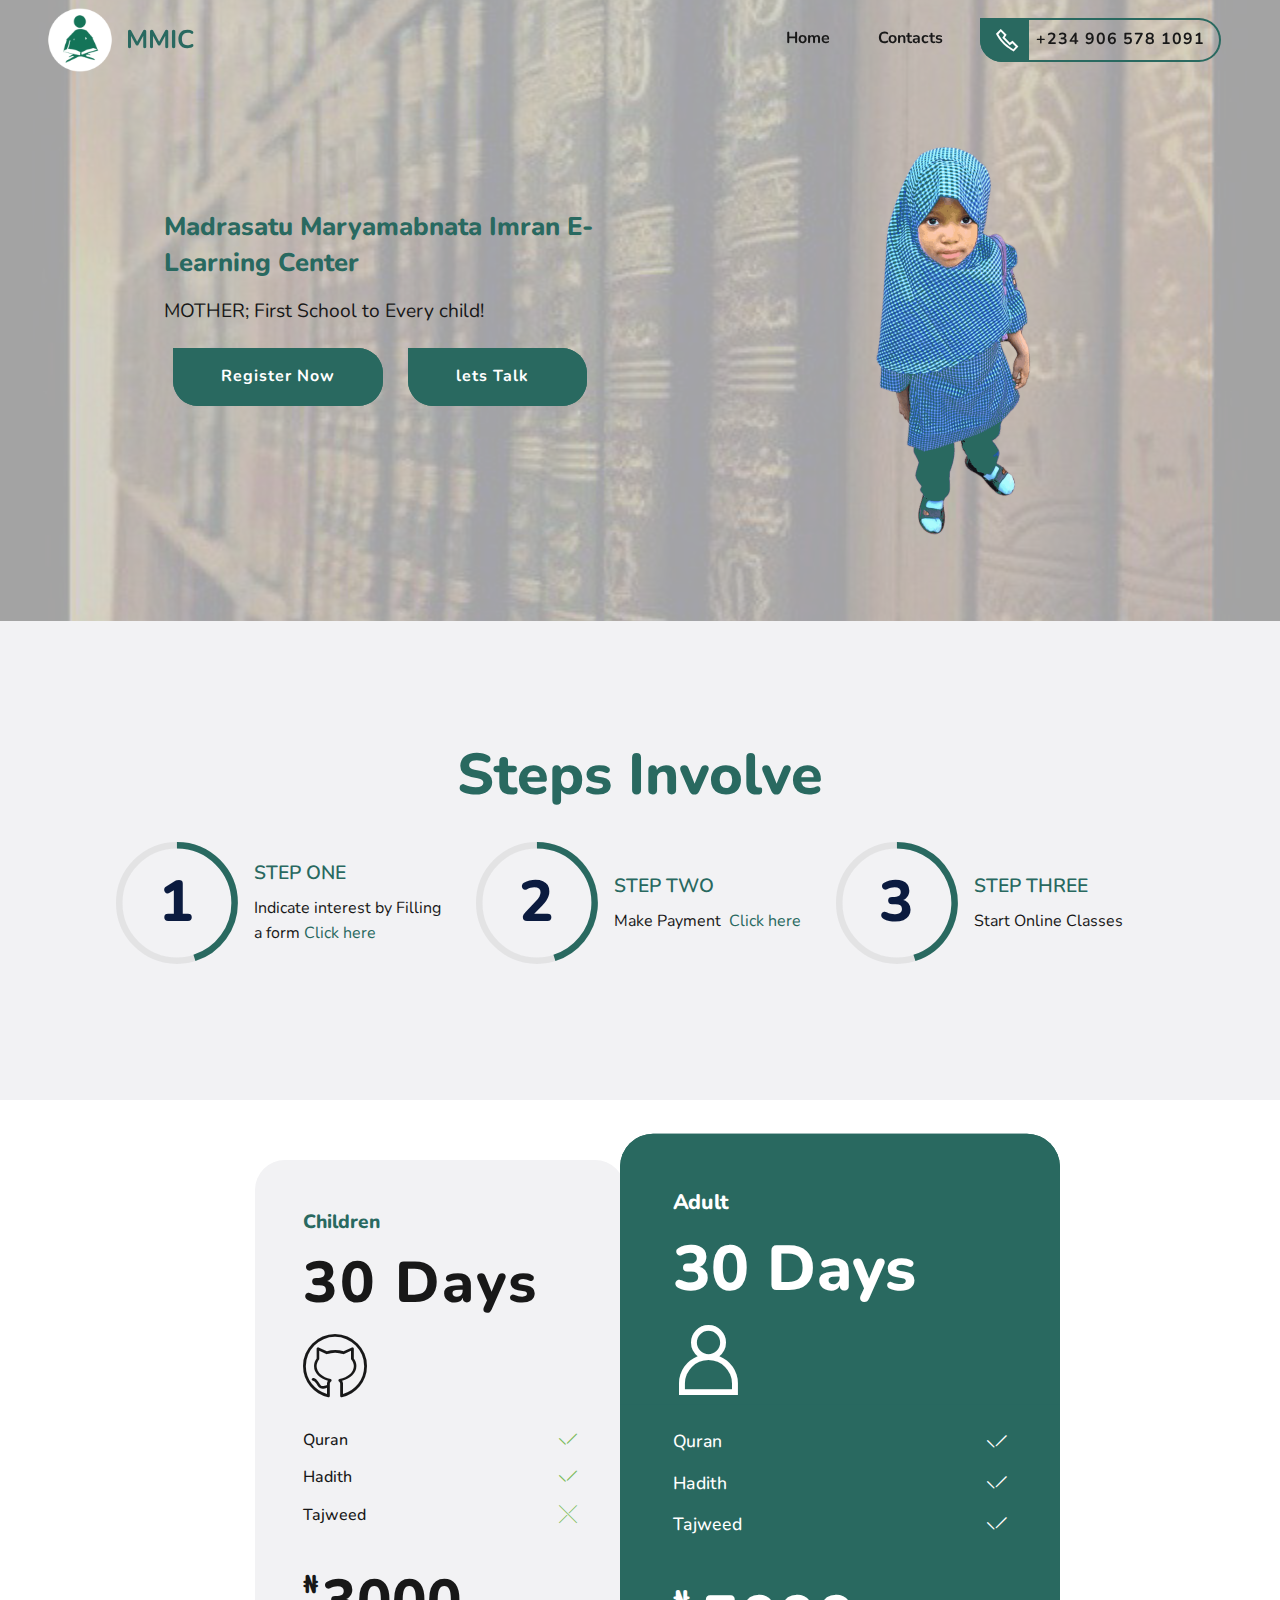
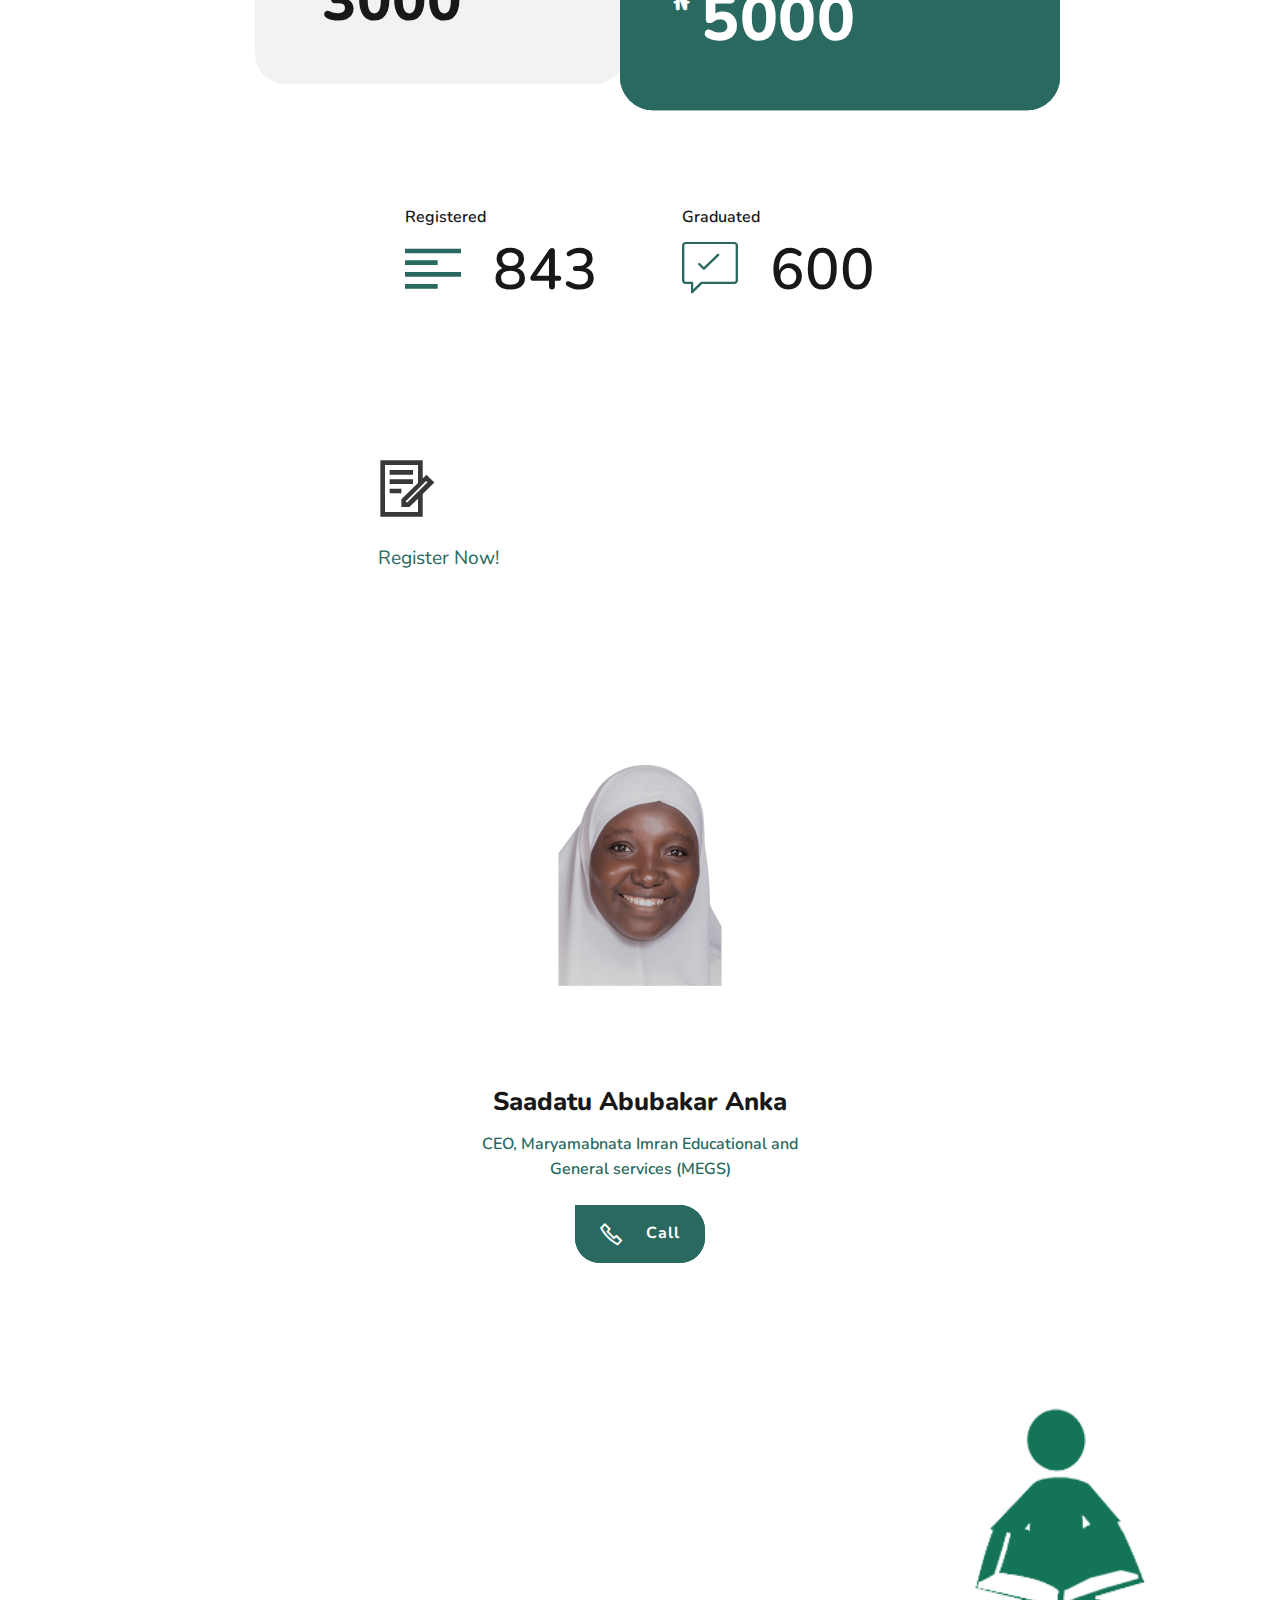
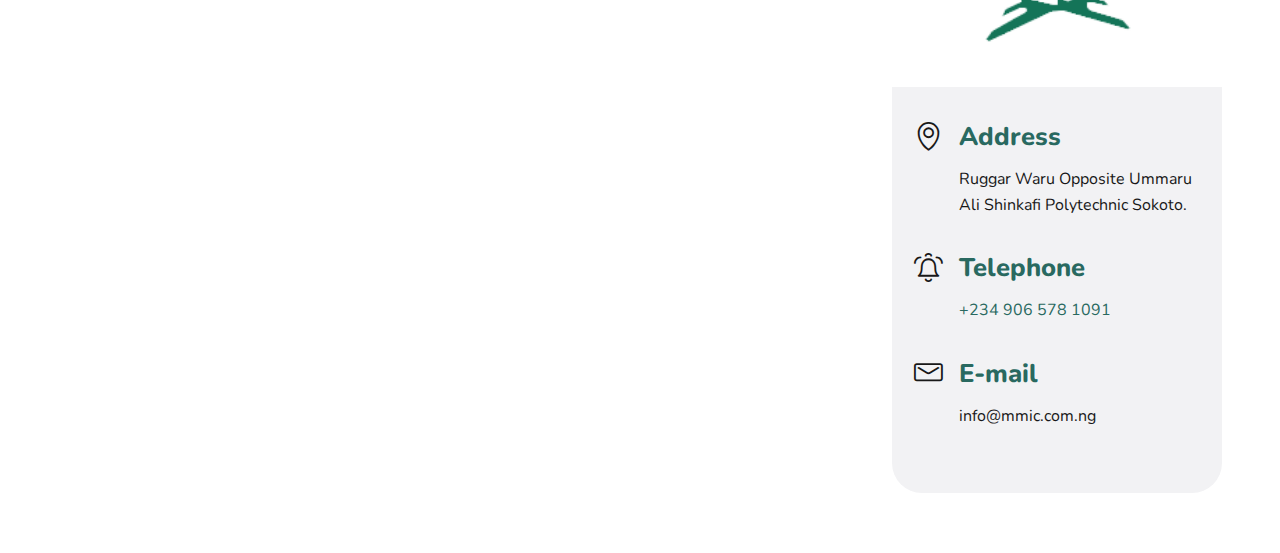
==== commit 0f65e71c: "Add files via upload" ====
--- a/index.html
+++ b/index.html
@@ -77,13 +77,13 @@
 
     
 
-    
+    <div class="mbr-overlay" style="opacity: 0.8; background-color: rgb(204, 204, 204);"></div>
 
     <div class="container">
         <div class="row justify-content-center align-items-center">
             <div class="col-12 col-md-6">
                 <div class="image-wrapper">
-                    <img src="assets/images/imageedit-9-7270609243-1500x1500.png" alt="">
+                    <img src="assets/images/imageedit-11-2590155737-922x922.png" alt="">
                 </div>                
             </div>
             <div class="col-12 col-md">
@@ -340,10 +340,10 @@
 
             <div class="col-lg-4 col-md-6">
                 <div class="card-wrapper">
-                    <img src="assets/images/avatar-1606914-1280-680x680.png" alt="" title="">
+                    <img src="assets/images/untitled-design-4-680x680.png" alt="" title="">
                     <div class="wrapper">
-                        <h3 class="card-title align-center mbr-bold mbr-fonts-style align-left display-5">Mal. Sa'a Anka</h3>
-                        <p class="mbr-text align-center mbr-semibold mbr-fonts-style display-4">Tutor</p>
+                        <h3 class="card-title align-center mbr-bold mbr-fonts-style align-left display-5">Saadatu Abubakar Anka</h3>
+                        <p class="mbr-text align-center mbr-semibold mbr-fonts-style display-4">CEO,&nbsp;Maryamabnata Imran Educational and General services (MEGS)</p>
                         <div class="align-center mbr-section-btn"><a class="btn btn-md btn-primary display-4" href="#"><span class="mobi-mbri mobi-mbri-phone mbr-iconfont mbr-iconfont-btn"></span>Call</a></div>
 
                     </div>
@@ -378,7 +378,7 @@
                     <path fill="red" d="M-12.90108,-24.49671L-33.23076,13.96482C44.79122,45.83296 142.04396,30.44834 222.8132,16.71208C303.58244,2.97582 334.35167,35.94286 352.48354,72.20659C370.61541,108.47032 384.90111,119.45933 437.64838,130.44835C490.39564,141.43736 499.18684,144.18462 518.41761,164.51429C537.64839,184.84395 539.82415,209.11209 532.41759,235.16484C525.01102,261.21758 500.81316,277.79341 491.75824,284.61539C482.70332,291.43736 462.90108,303.06814 437.91209,306.04396C412.9231,309.01978 407.40657,311.3099 353.2967,307.14286C299.18683,302.97582 292.02196,305.26594 268.68132,306.59341C245.34068,307.92088 228.85716,312.31647 172.8132,320.00879C116.76924,327.70111 84.35166,337.04177 44.79122,334.84396C5.23078,332.64615 -11.27474,328.89231 -32.96704,323.62638C-54.65933,318.36044 -31.03296,380.44836 -30.76923,380.21978C-31.03296,380.44836 152.48353,393.08572 154.68134,392.53627C156.87914,391.98682 504.68135,393.63517 504.3956,393.40659C504.68135,393.63517 659.07696,385.39341 658.79121,385.16484C659.07696,385.39341 642.59344,177.7011 644.24179,174.40439C645.89014,171.10769 638.19784,20.00878 637.09894,9.01977C636.00003,-1.96924 643.69234,-47.57364 625.56047,-48.67254C607.4286,-49.77144 280.50552,-39.33188 279.95606,-40.43078C279.40661,-41.52968 208.52748,-28.34287 153.58243,-32.18902C98.63738,-36.03518 42.04397,-29.44177 -12.90108,-24.49671z" id="svg_10" class=""></path>
                 </svg>
 
-                <div class="google-map"><iframe frameborder="0" style="border:0" src="https://www.google.com/maps/embed/v1/place?key=AIzaSyCt1265A4qvZy9HKUeA8J15AOC4SrCyZe4&amp;q=Sokoto" allowfullscreen=""></iframe></div>
+                <div class="google-map"><iframe frameborder="0" style="border:0" src="https://www.google.com/maps/embed/v1/place?key=AIzaSyCNveGQ9bfpKFwWzQLLftrR9hNiHwdqQG8&amp;q=Sokoto" allowfullscreen=""></iframe></div>
             </div>
 
 
--- a/assets/mobirise/css/mbr-additional.css
+++ b/assets/mobirise/css/mbr-additional.css
@@ -1061,7 +1061,7 @@
 .cid-sU3RMyGdHE {
   padding-top: 5rem;
   padding-bottom: 5rem;
-  background-color: #ffffff;
+  background-image: url("../../../assets/images/whatsapp-image-2022-01-13-at-10.17.29-am-640x640.jpg");
 }
 .cid-sU3RMyGdHE .row {
   flex-direction: row-reverse;
--- a/assets/mobirise/css/mbr-additional.css
+++ b/assets/mobirise/css/mbr-additional.css
@@ -1061,7 +1061,7 @@
 .cid-sU3RMyGdHE {
   padding-top: 5rem;
   padding-bottom: 5rem;
-  background-color: #ffffff;
+  background-image: url("../../../assets/images/whatsapp-image-2022-01-13-at-10.17.29-am-640x640.jpg");
 }
 .cid-sU3RMyGdHE .row {
   flex-direction: row-reverse;
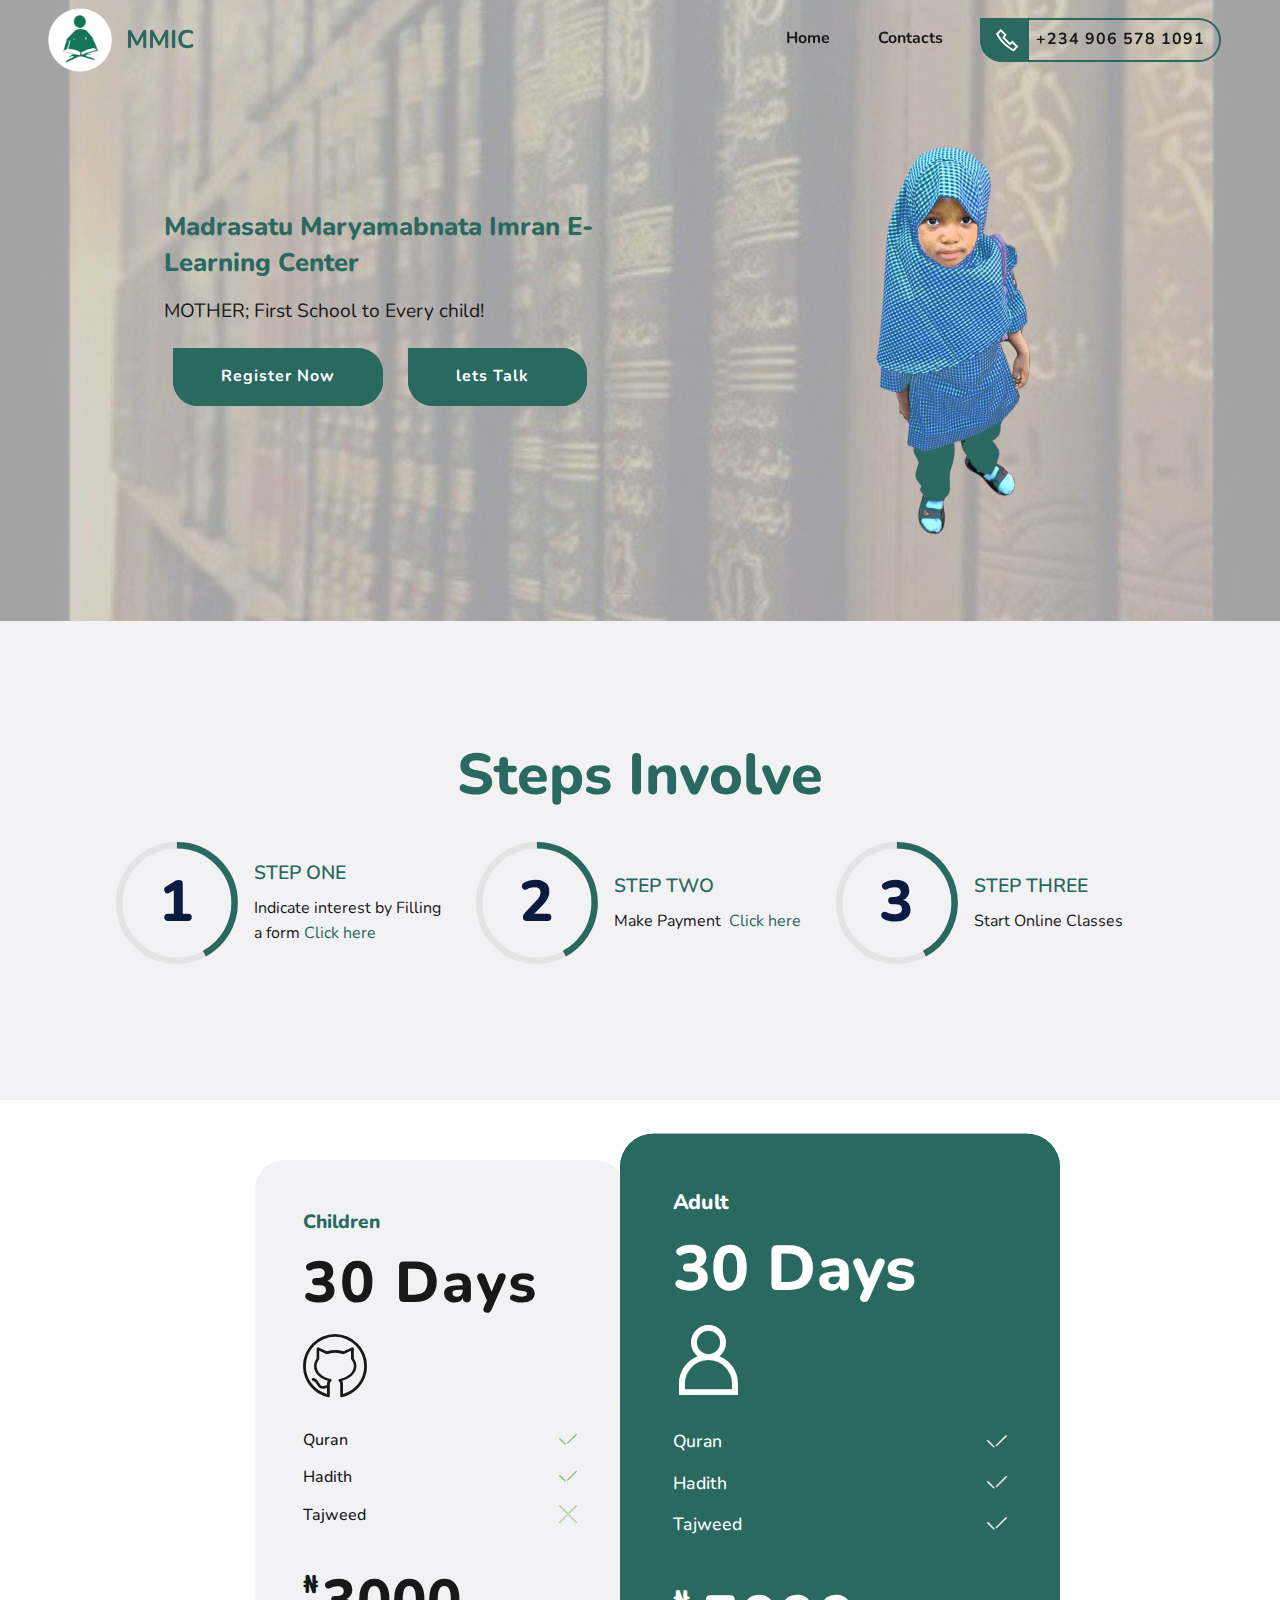
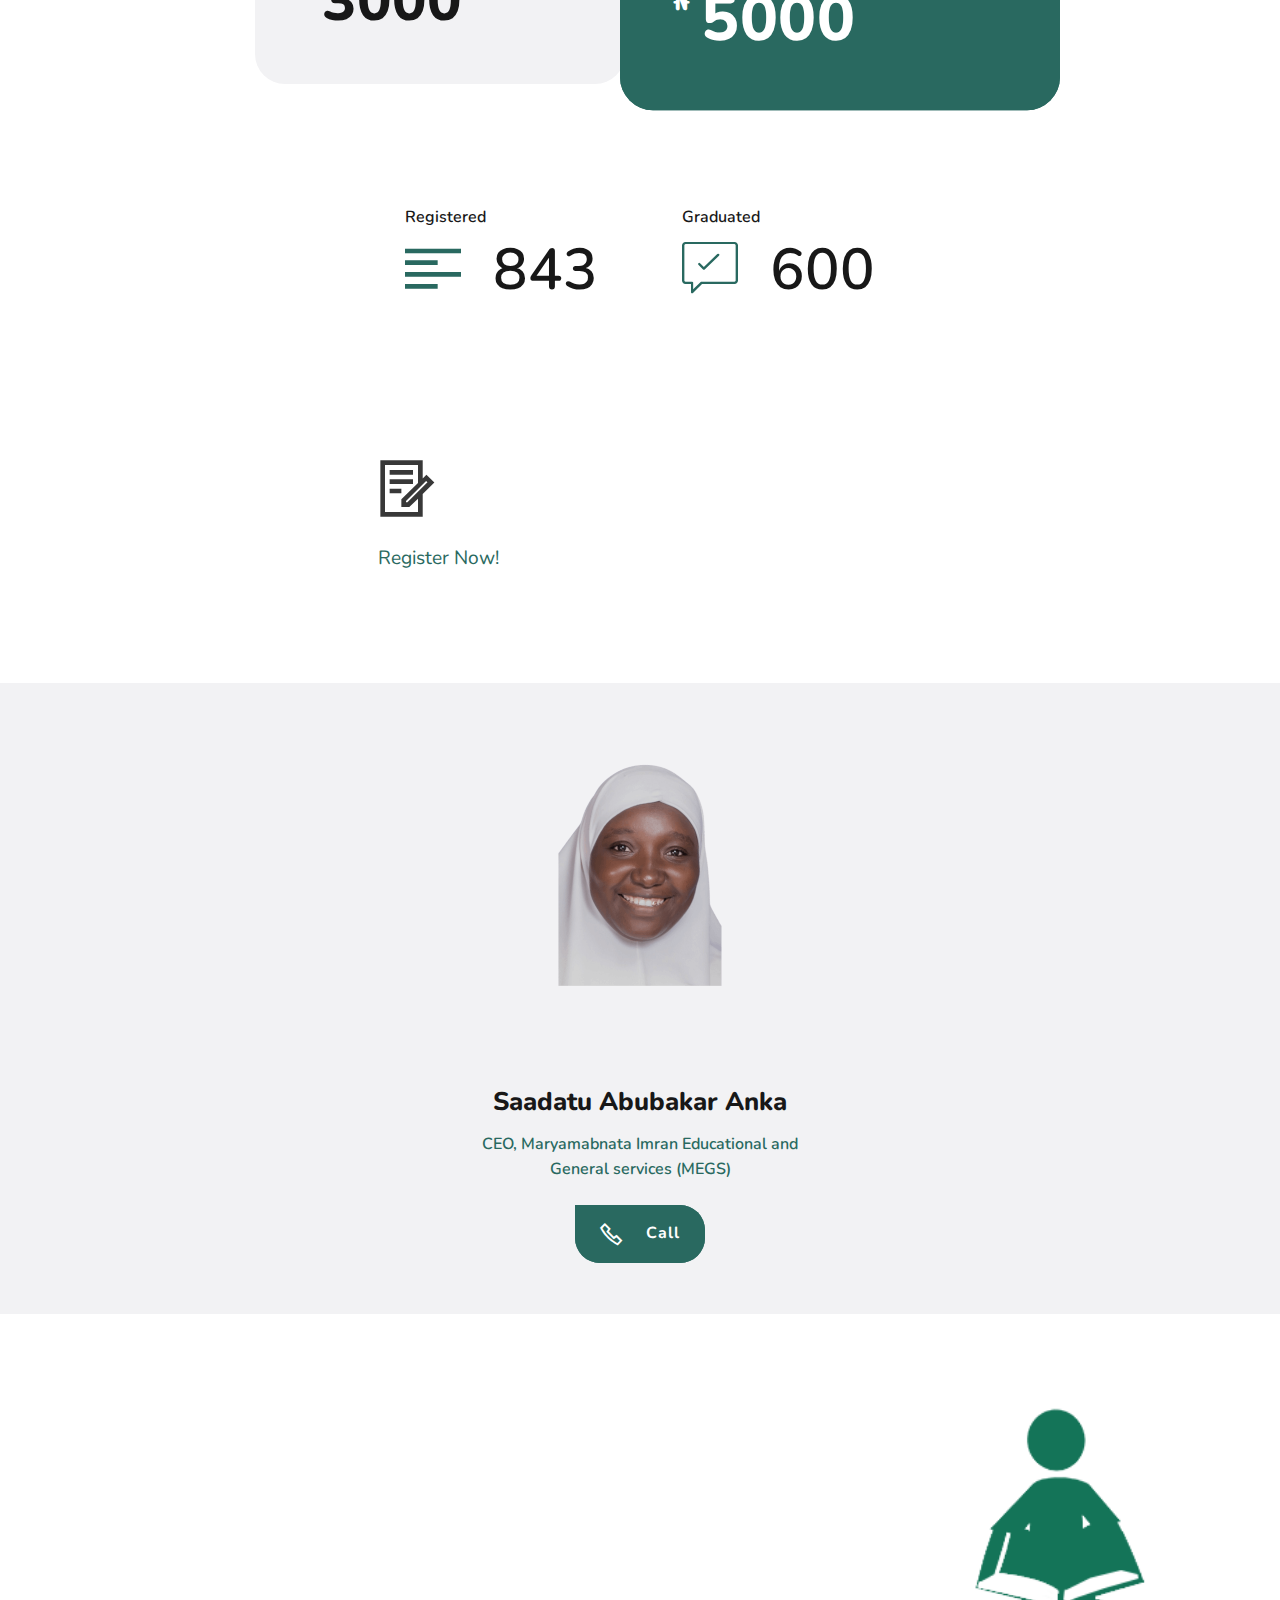
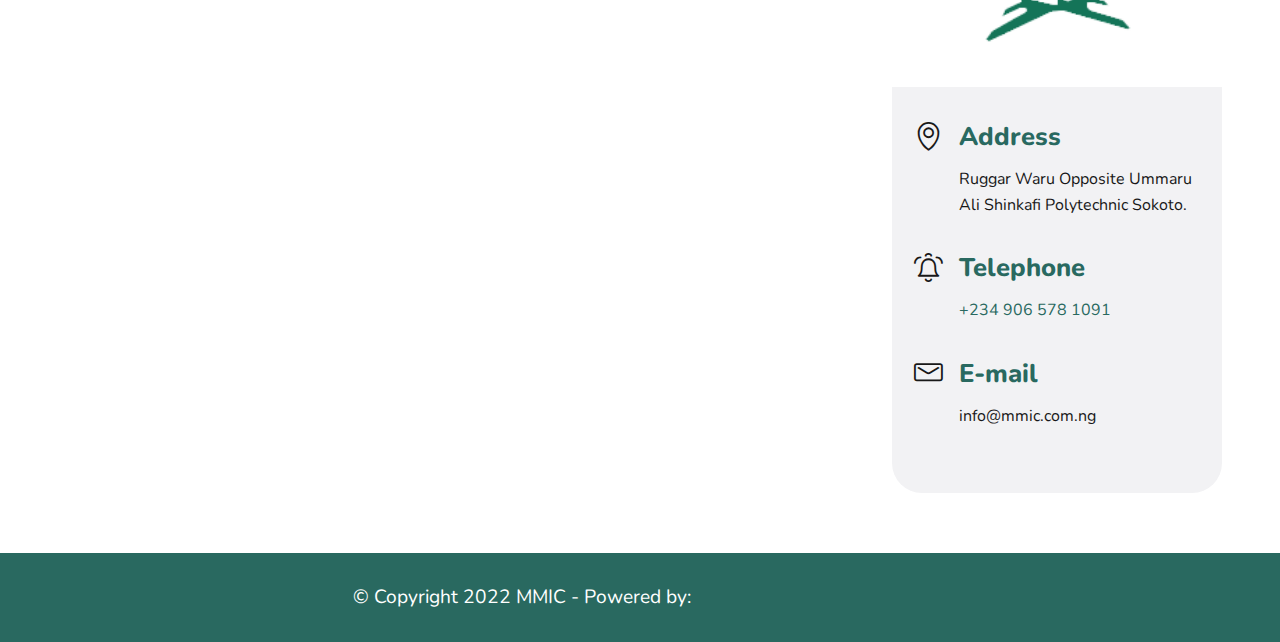
==== commit 8136a06e: "Add files via upload" ====
--- a/index.html
+++ b/index.html
@@ -378,7 +378,7 @@
                     <path fill="red" d="M-12.90108,-24.49671L-33.23076,13.96482C44.79122,45.83296 142.04396,30.44834 222.8132,16.71208C303.58244,2.97582 334.35167,35.94286 352.48354,72.20659C370.61541,108.47032 384.90111,119.45933 437.64838,130.44835C490.39564,141.43736 499.18684,144.18462 518.41761,164.51429C537.64839,184.84395 539.82415,209.11209 532.41759,235.16484C525.01102,261.21758 500.81316,277.79341 491.75824,284.61539C482.70332,291.43736 462.90108,303.06814 437.91209,306.04396C412.9231,309.01978 407.40657,311.3099 353.2967,307.14286C299.18683,302.97582 292.02196,305.26594 268.68132,306.59341C245.34068,307.92088 228.85716,312.31647 172.8132,320.00879C116.76924,327.70111 84.35166,337.04177 44.79122,334.84396C5.23078,332.64615 -11.27474,328.89231 -32.96704,323.62638C-54.65933,318.36044 -31.03296,380.44836 -30.76923,380.21978C-31.03296,380.44836 152.48353,393.08572 154.68134,392.53627C156.87914,391.98682 504.68135,393.63517 504.3956,393.40659C504.68135,393.63517 659.07696,385.39341 658.79121,385.16484C659.07696,385.39341 642.59344,177.7011 644.24179,174.40439C645.89014,171.10769 638.19784,20.00878 637.09894,9.01977C636.00003,-1.96924 643.69234,-47.57364 625.56047,-48.67254C607.4286,-49.77144 280.50552,-39.33188 279.95606,-40.43078C279.40661,-41.52968 208.52748,-28.34287 153.58243,-32.18902C98.63738,-36.03518 42.04397,-29.44177 -12.90108,-24.49671z" id="svg_10" class=""></path>
                 </svg>
 
-                <div class="google-map"><iframe frameborder="0" style="border:0" src="https://www.google.com/maps/embed/v1/place?key=AIzaSyCNveGQ9bfpKFwWzQLLftrR9hNiHwdqQG8&amp;q=Sokoto" allowfullscreen=""></iframe></div>
+                <div class="google-map"></div>
             </div>
 
 
@@ -430,6 +430,22 @@
         </div>
     </div>
 
+</section>
+
+<section class="cid-sUsL69cRVN" id="footer1-i">
+
+    
+
+    
+
+    <div class="container">
+        <div class="media-container-row align-center mbr-white">
+            <div class="col-12">
+                <p class="mbr-text mb-0 mbr-fonts-style display-7">
+                    © Copyright 2022 MMIC&nbsp;- Powered by: <a href="http://dananini.com" class="text-primary">Dan Anini Digital Solutions</a></p>
+            </div>
+        </div>
+    </div>
 </section>
 
 <div class="modal mbr-popup cid-sU2itwJRm2 fade" tabindex="-1" role="dialog" data-overlay-color="#000000" data-overlay-opacity="0.8" id="mbr-popup-0" aria-hidden="true">
--- a/assets/mobirise/css/mbr-additional.css
+++ b/assets/mobirise/css/mbr-additional.css
@@ -1736,7 +1736,7 @@
 .cid-rGtWoTEzKR {
   padding-top: 45px;
   padding-bottom: 45px;
-  background-color: #ffffff;
+  background-color: #f2f2f4;
 }
 .cid-rGtWoTEzKR .card-wrapper img {
   width: 100%;
@@ -1873,6 +1873,11 @@
 .cid-rGtWr45zYf .card-title,
 .cid-rGtWr45zYf .card-img {
   color: #296960;
+}
+.cid-sUsL69cRVN {
+  padding-top: 30px;
+  padding-bottom: 30px;
+  background-color: #296960;
 }
 .cid-sU2itwJRm2.popup-builder {
   background-color: #ffffff;
@@ -2624,6 +2629,11 @@
     margin-bottom: 2rem;
   }
 }
+.cid-sUsLg8XcGi {
+  padding-top: 30px;
+  padding-bottom: 30px;
+  background-color: #296960;
+}
 .cid-sU3UMH6jTE.popup-builder {
   background-color: #ffffff;
 }
--- a/assets/mobirise/css/mbr-additional.css
+++ b/assets/mobirise/css/mbr-additional.css
@@ -1736,7 +1736,7 @@
 .cid-rGtWoTEzKR {
   padding-top: 45px;
   padding-bottom: 45px;
-  background-color: #ffffff;
+  background-color: #f2f2f4;
 }
 .cid-rGtWoTEzKR .card-wrapper img {
   width: 100%;
@@ -1873,6 +1873,11 @@
 .cid-rGtWr45zYf .card-title,
 .cid-rGtWr45zYf .card-img {
   color: #296960;
+}
+.cid-sUsL69cRVN {
+  padding-top: 30px;
+  padding-bottom: 30px;
+  background-color: #296960;
 }
 .cid-sU2itwJRm2.popup-builder {
   background-color: #ffffff;
@@ -2624,6 +2629,11 @@
     margin-bottom: 2rem;
   }
 }
+.cid-sUsLg8XcGi {
+  padding-top: 30px;
+  padding-bottom: 30px;
+  background-color: #296960;
+}
 .cid-sU3UMH6jTE.popup-builder {
   background-color: #ffffff;
 }
